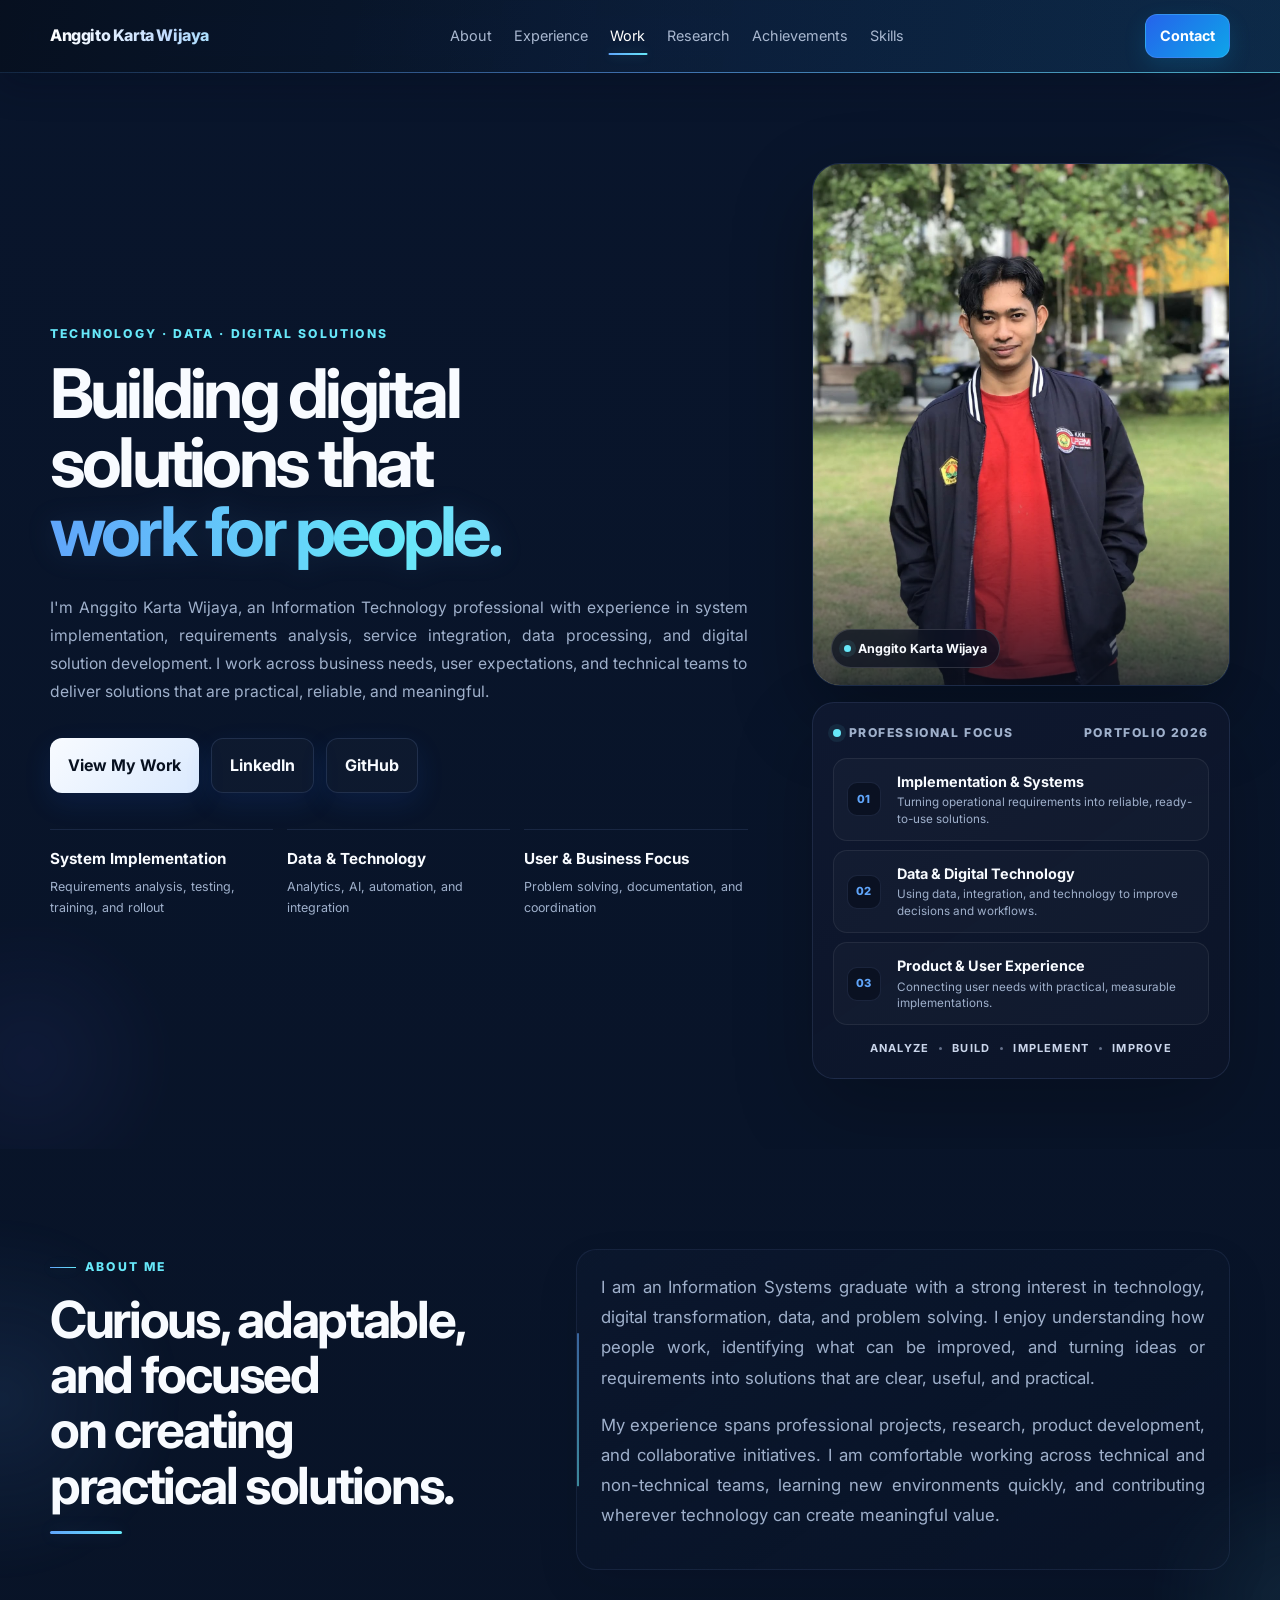
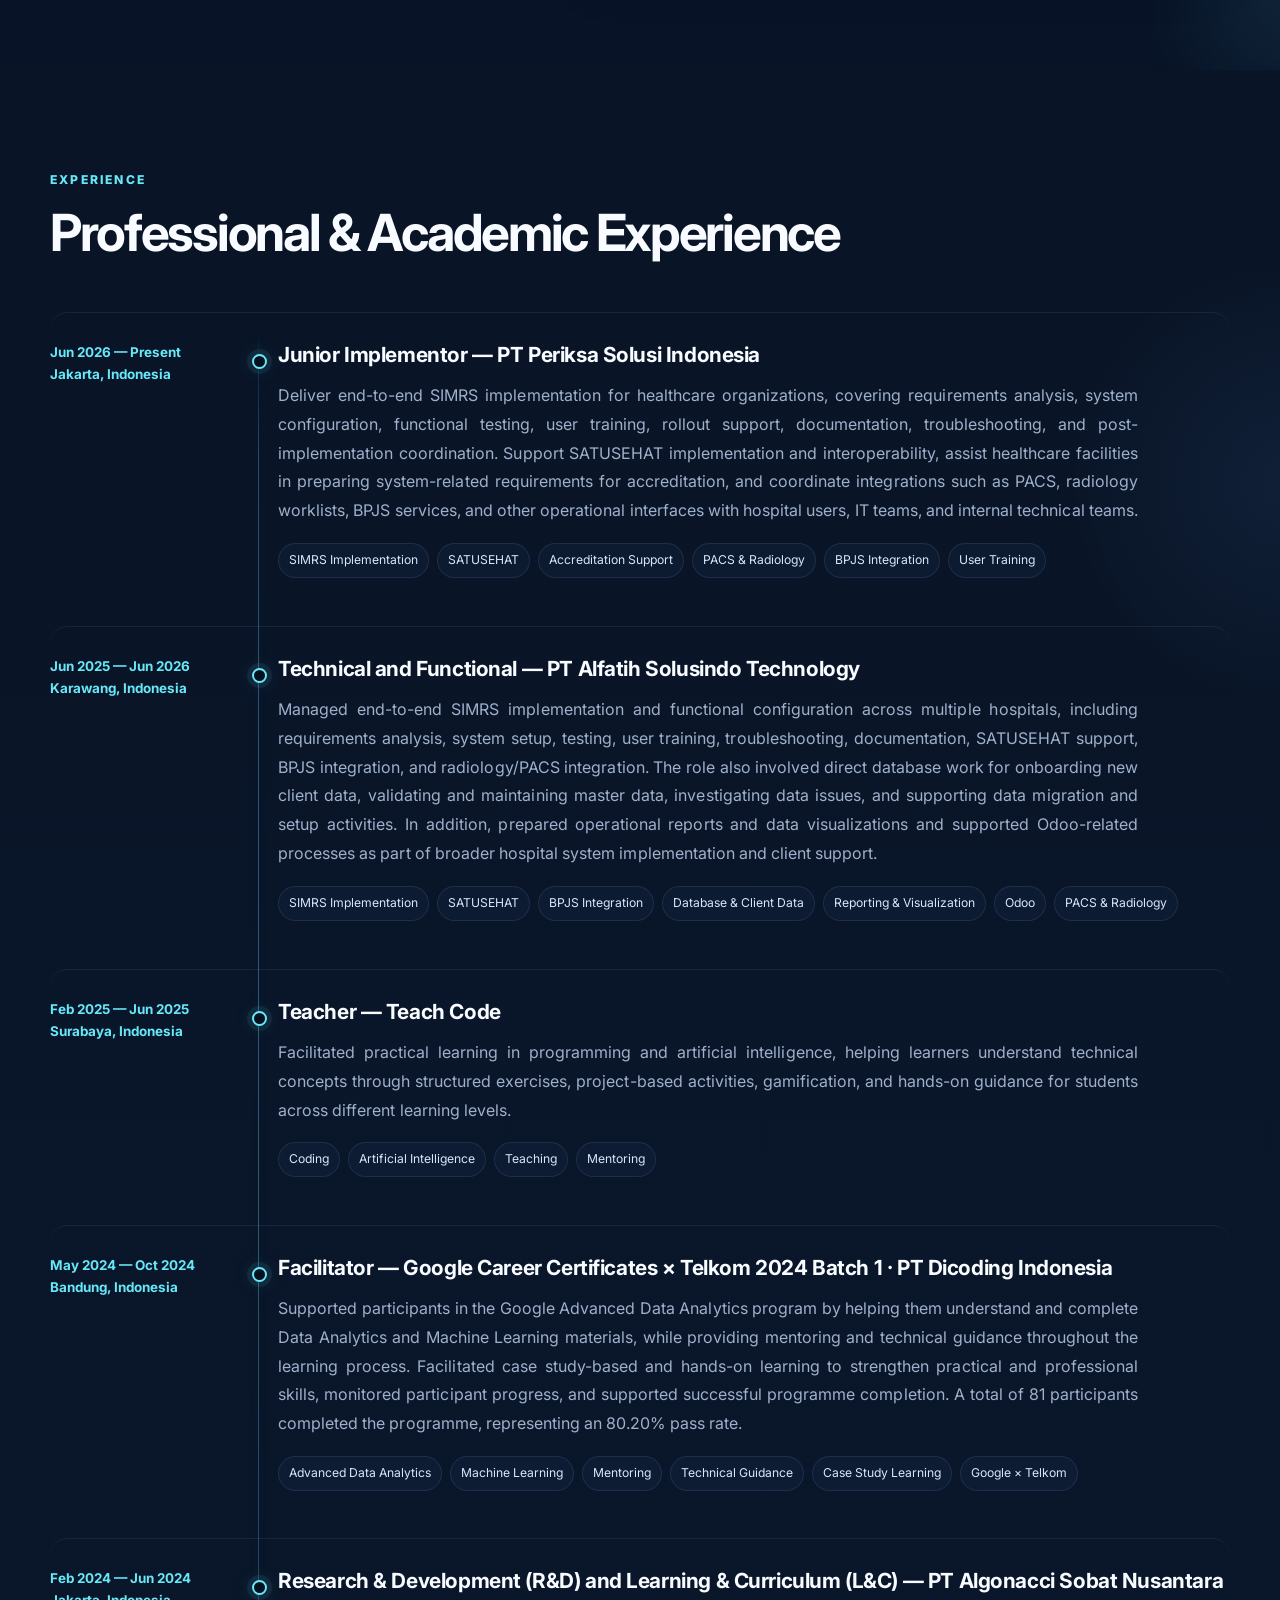
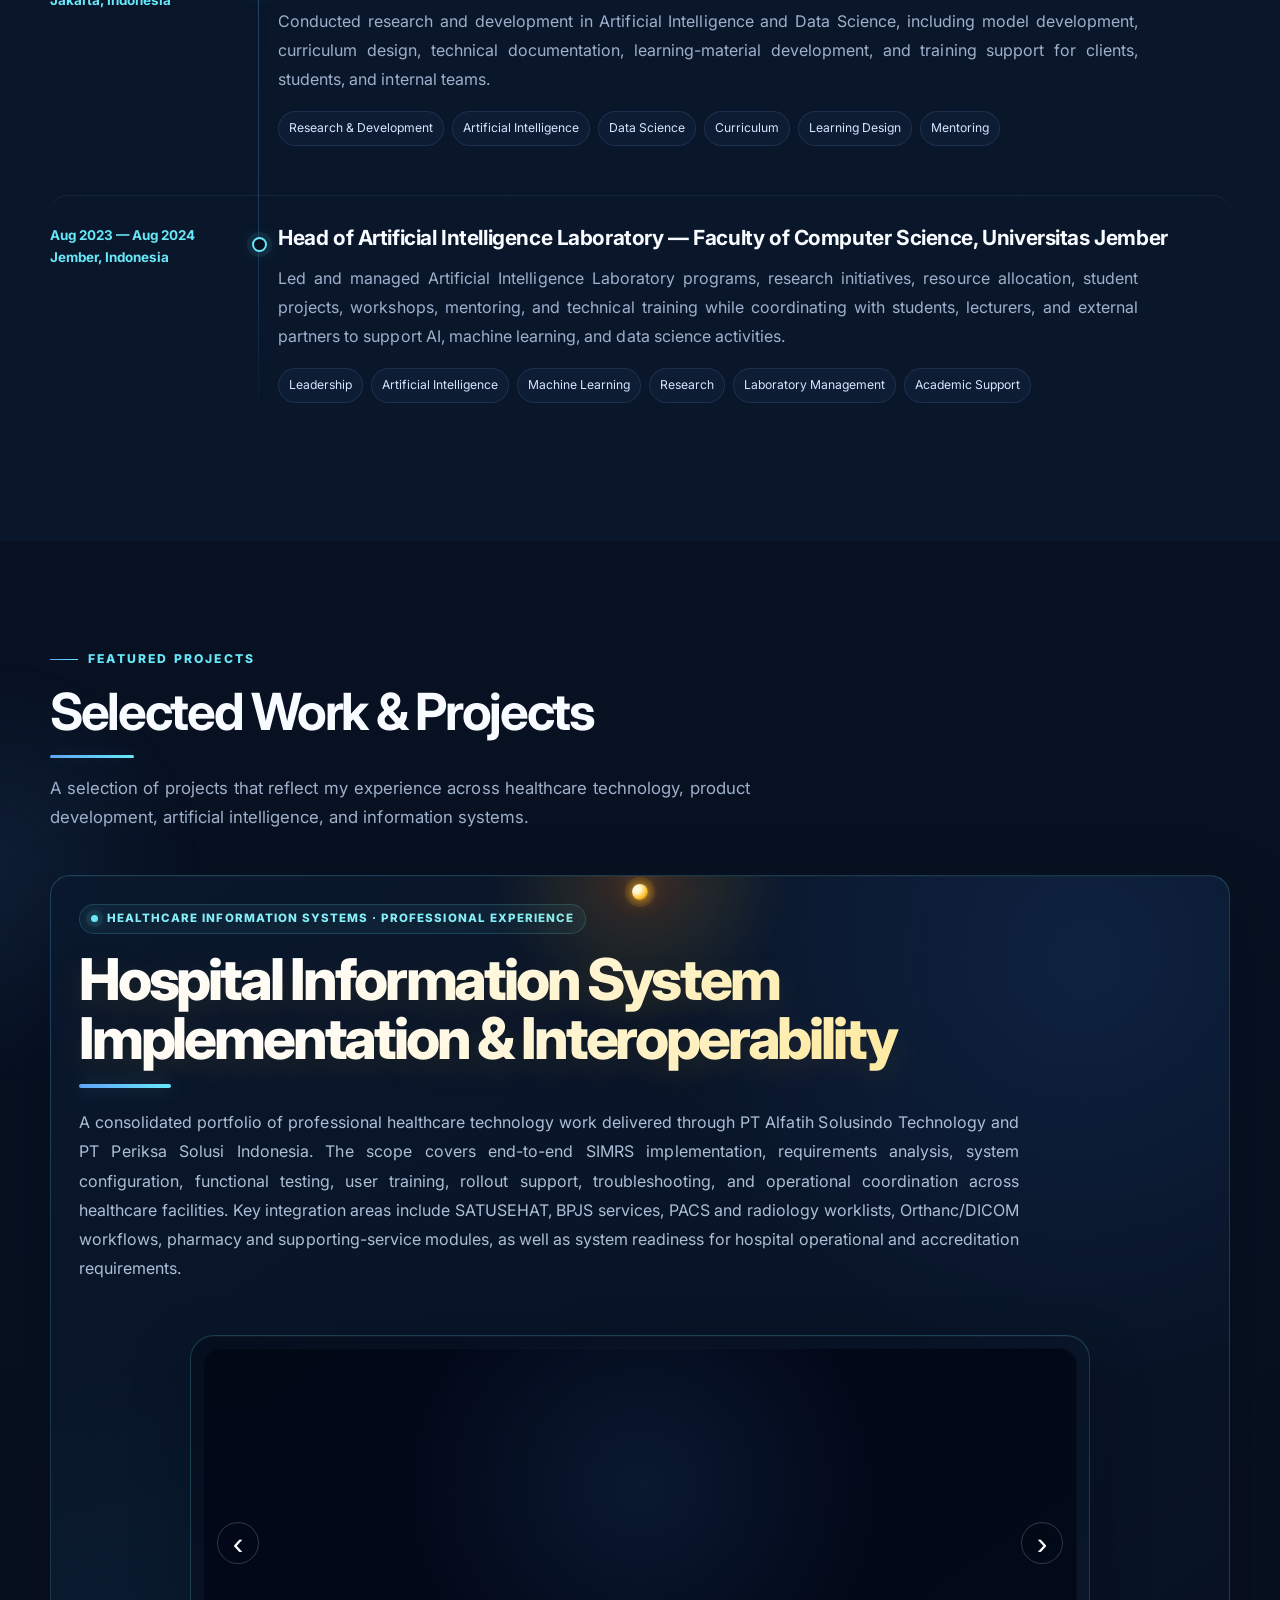
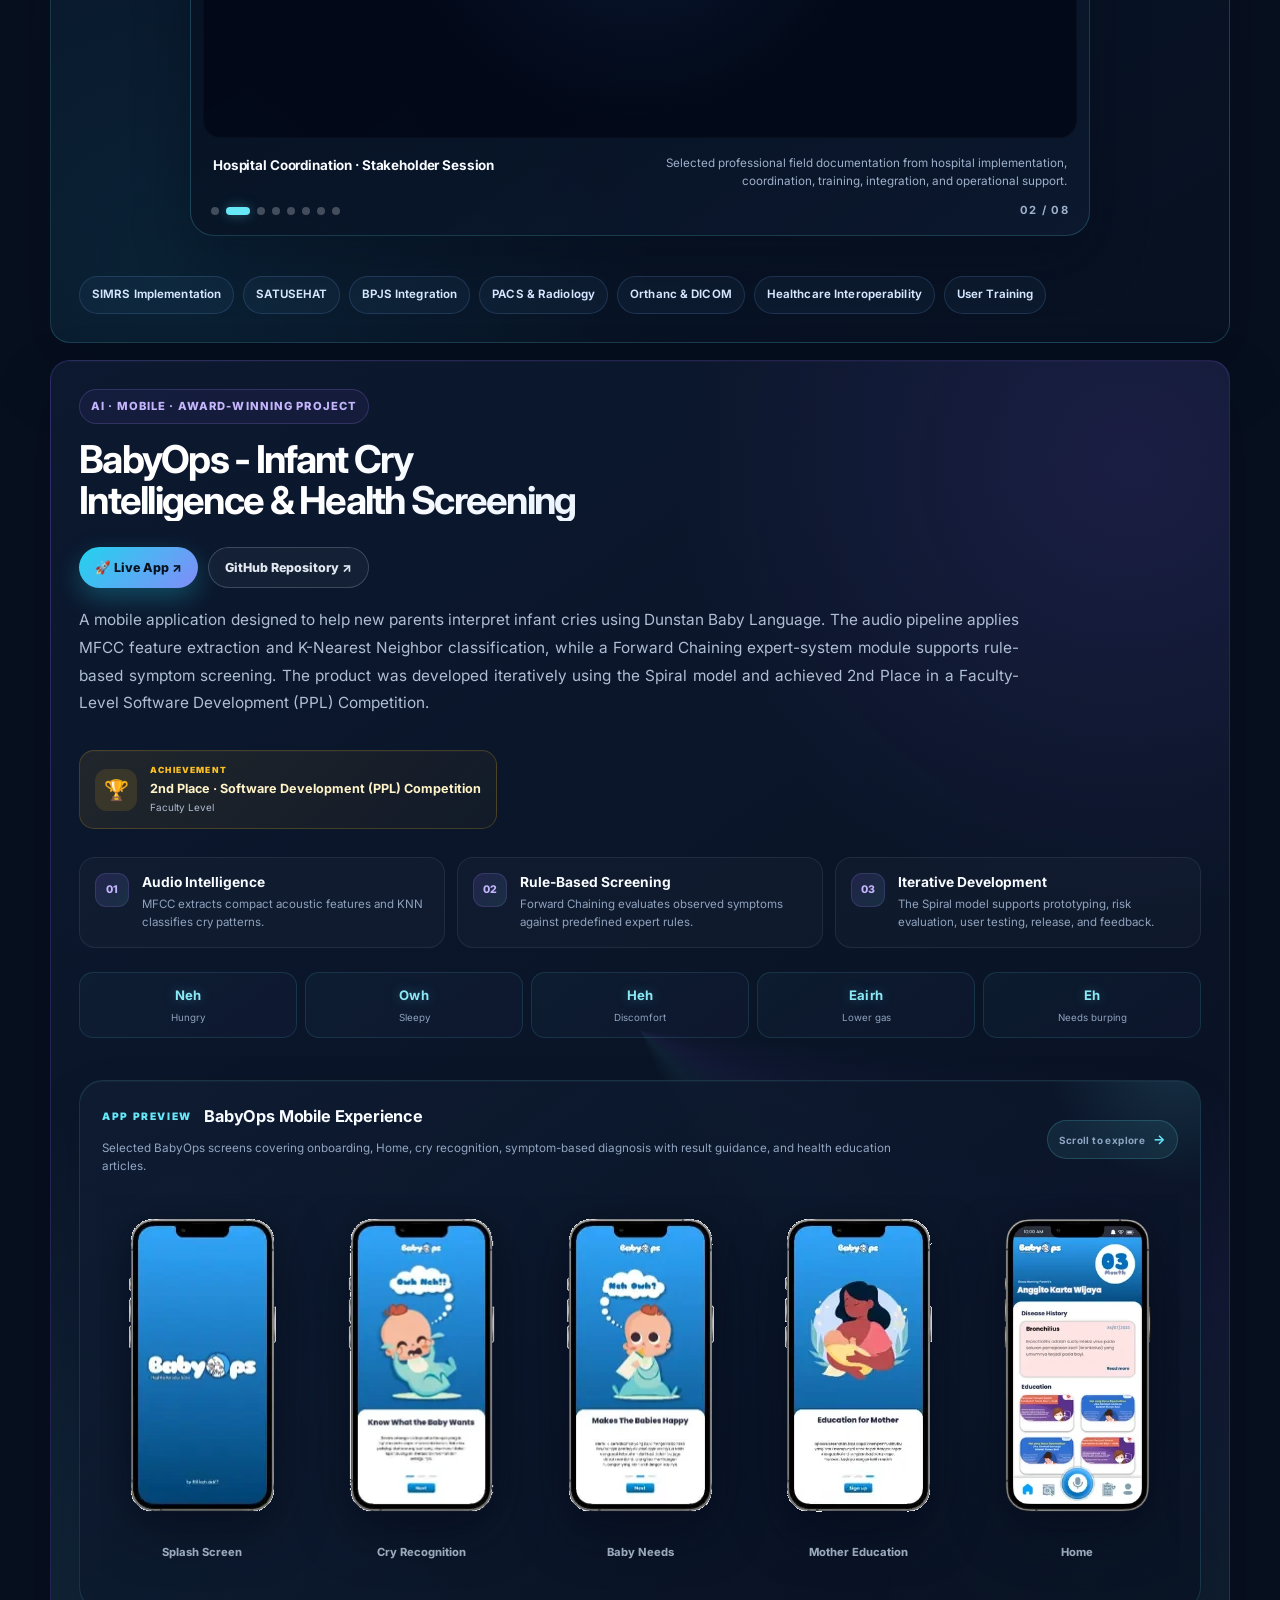
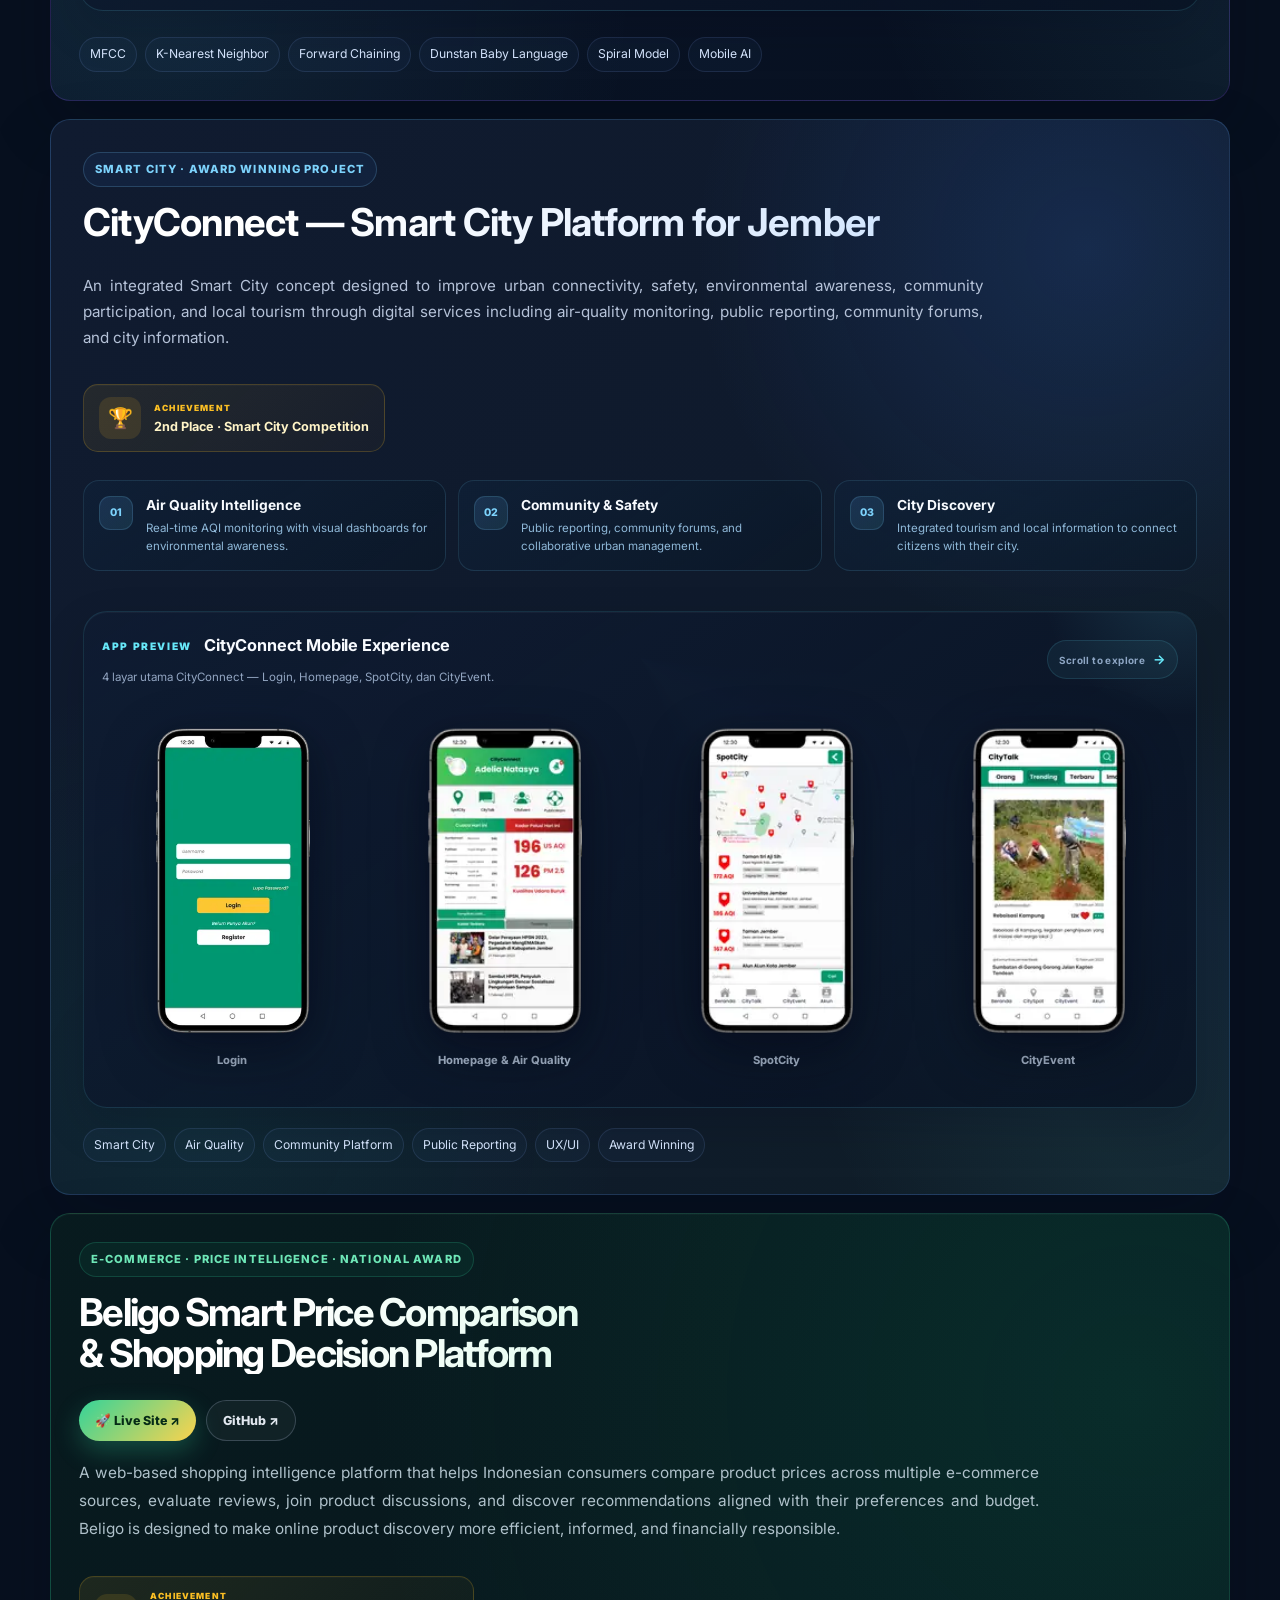
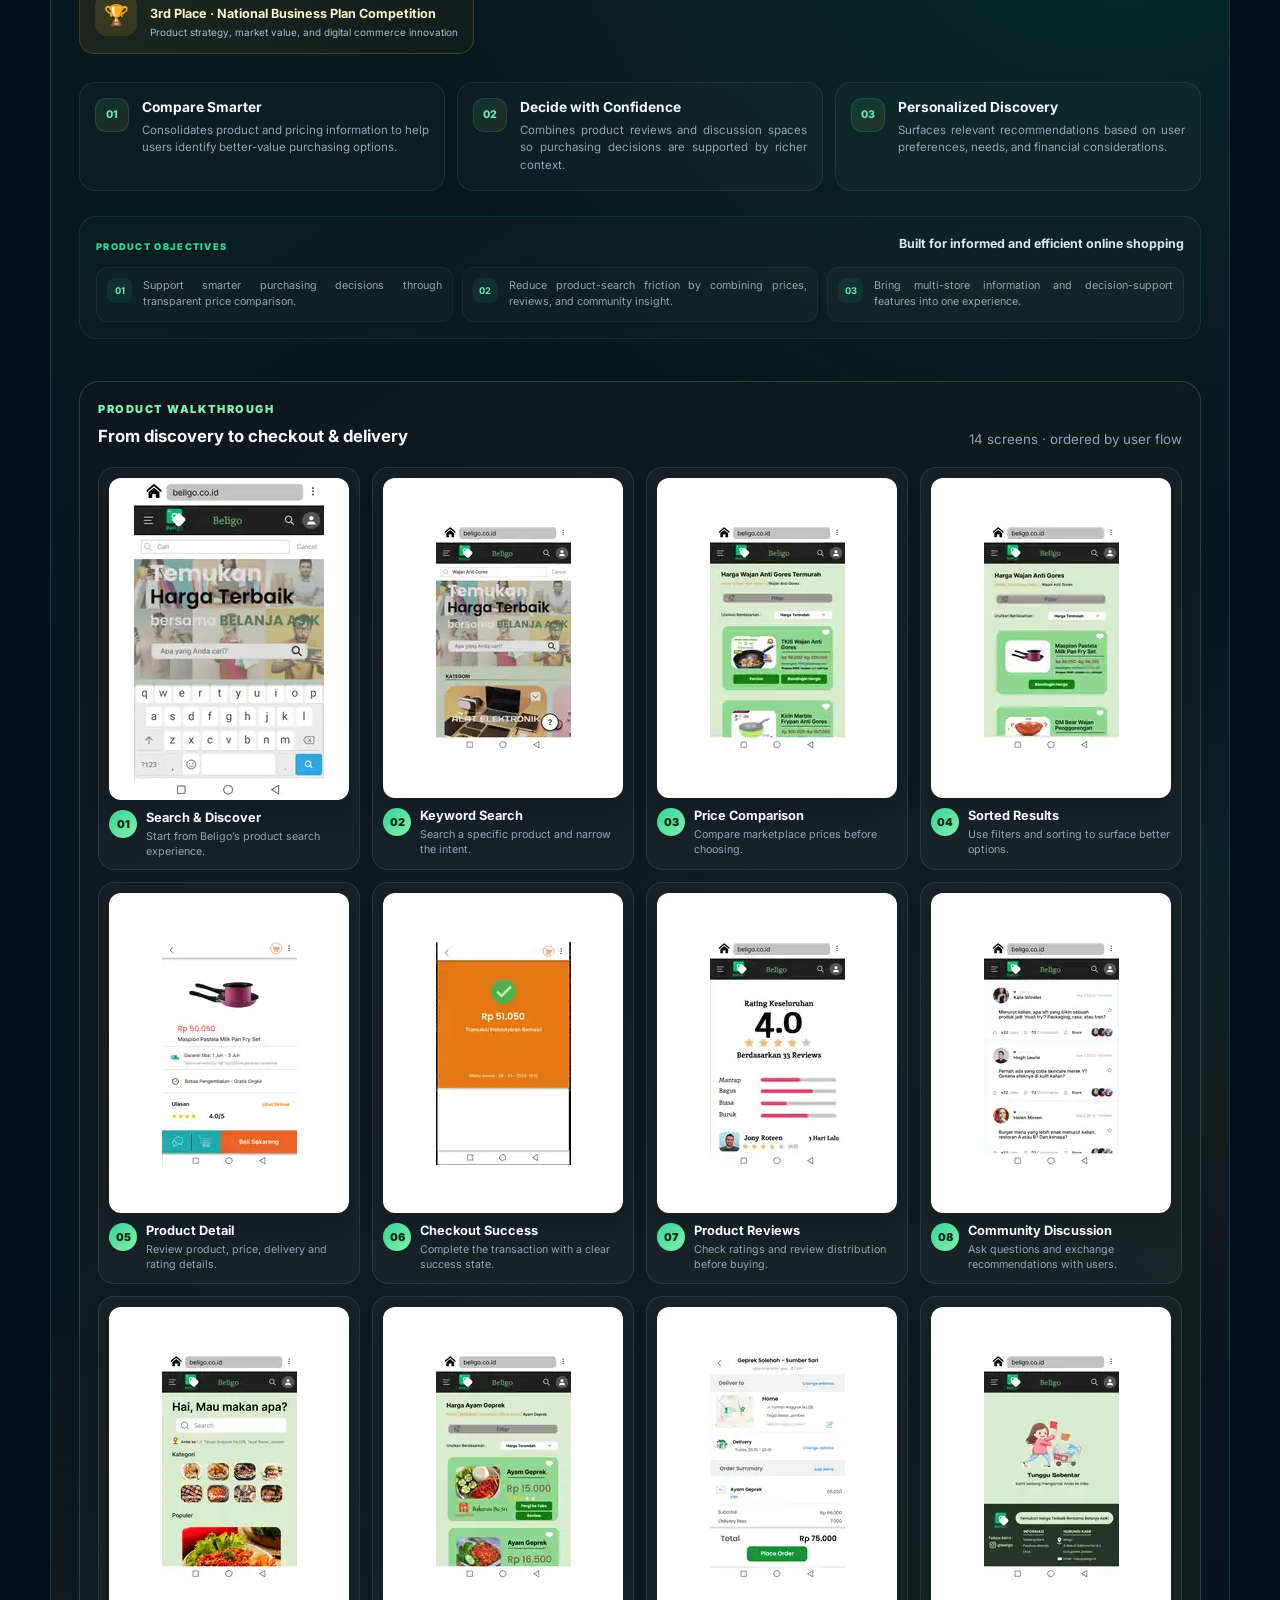
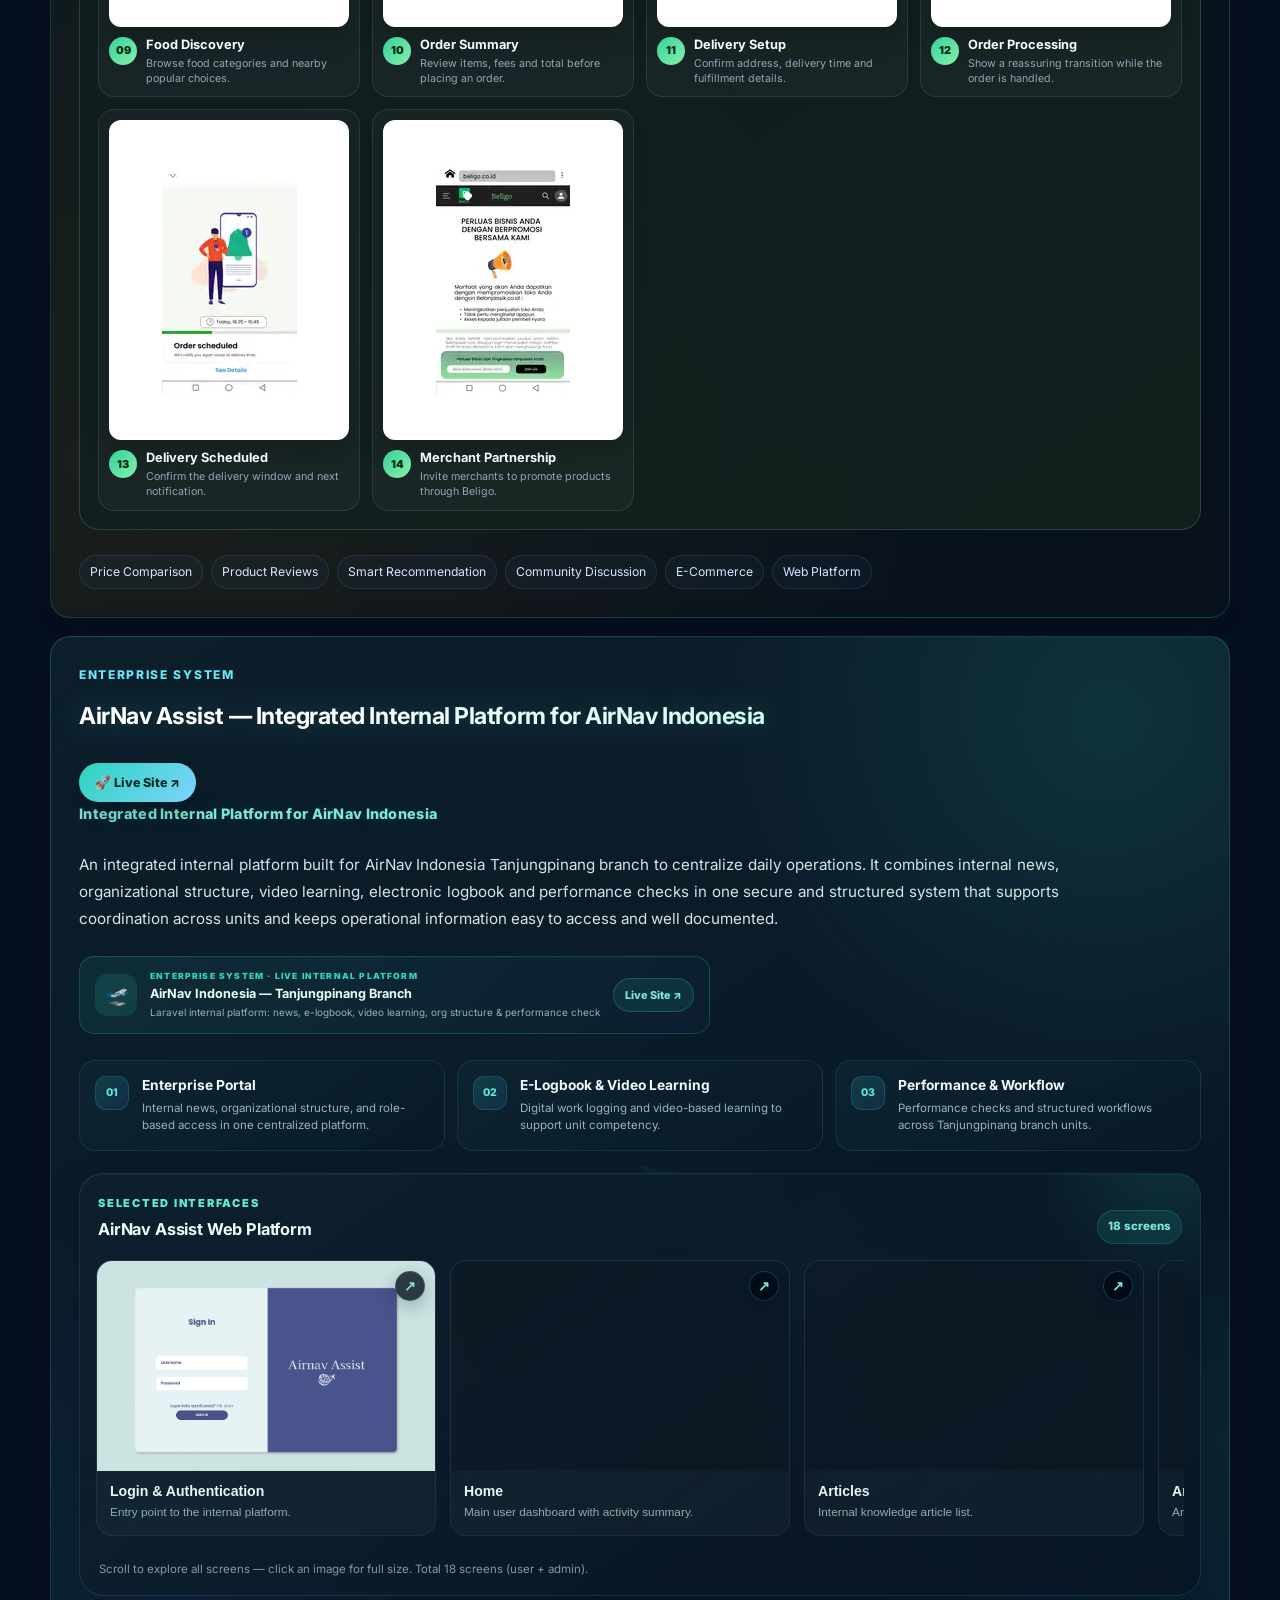
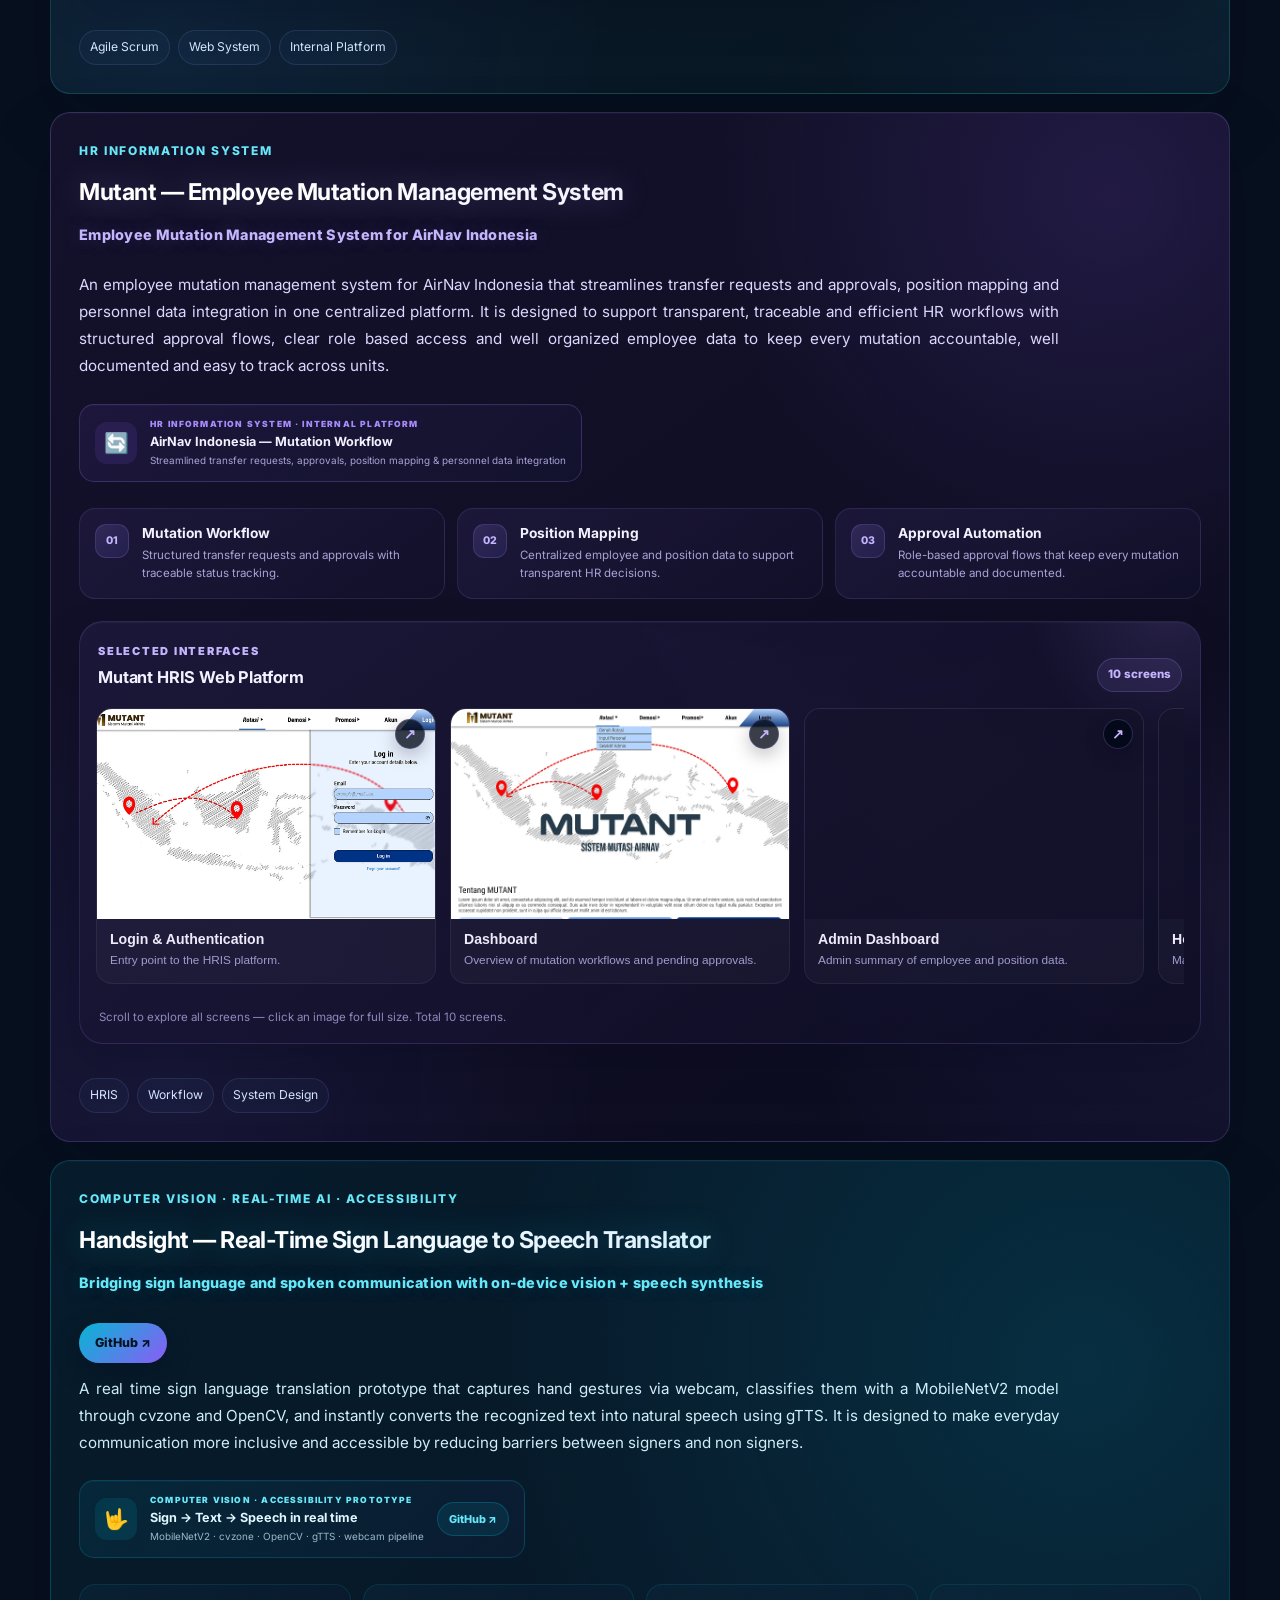
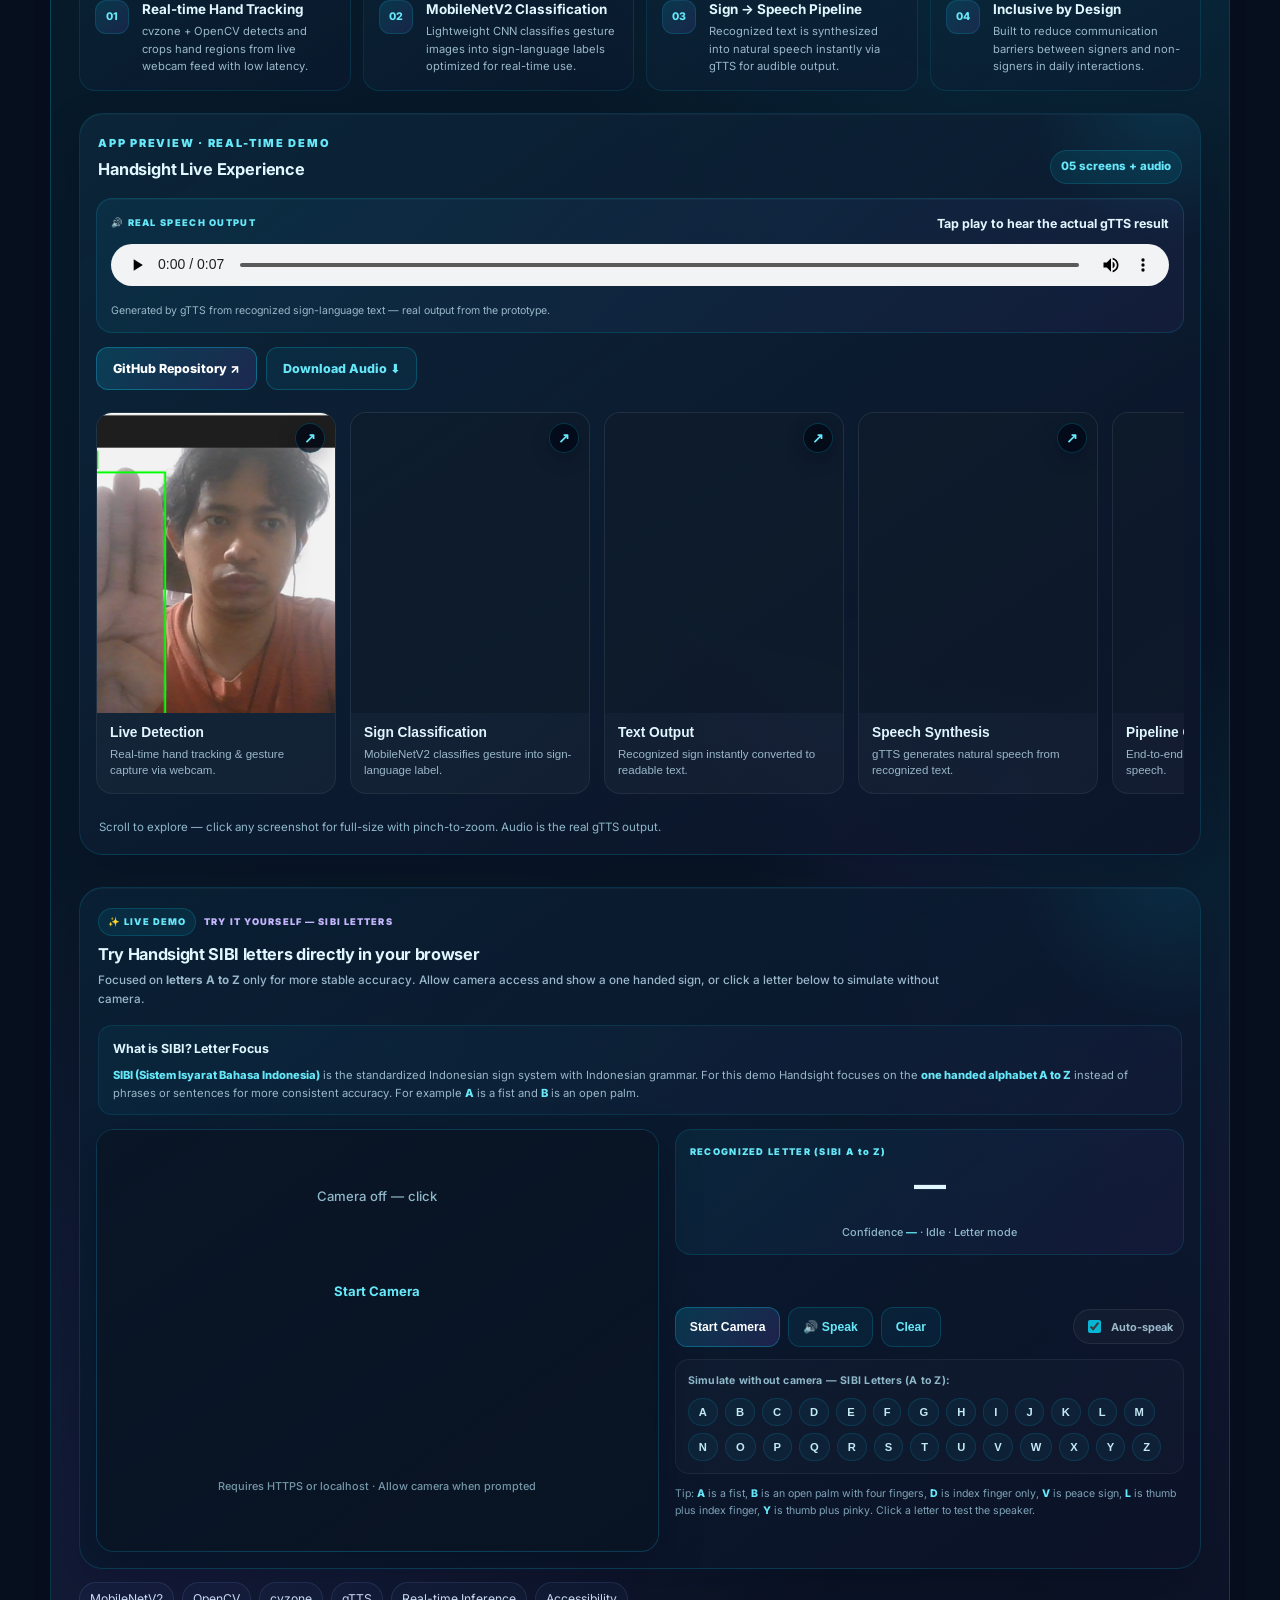
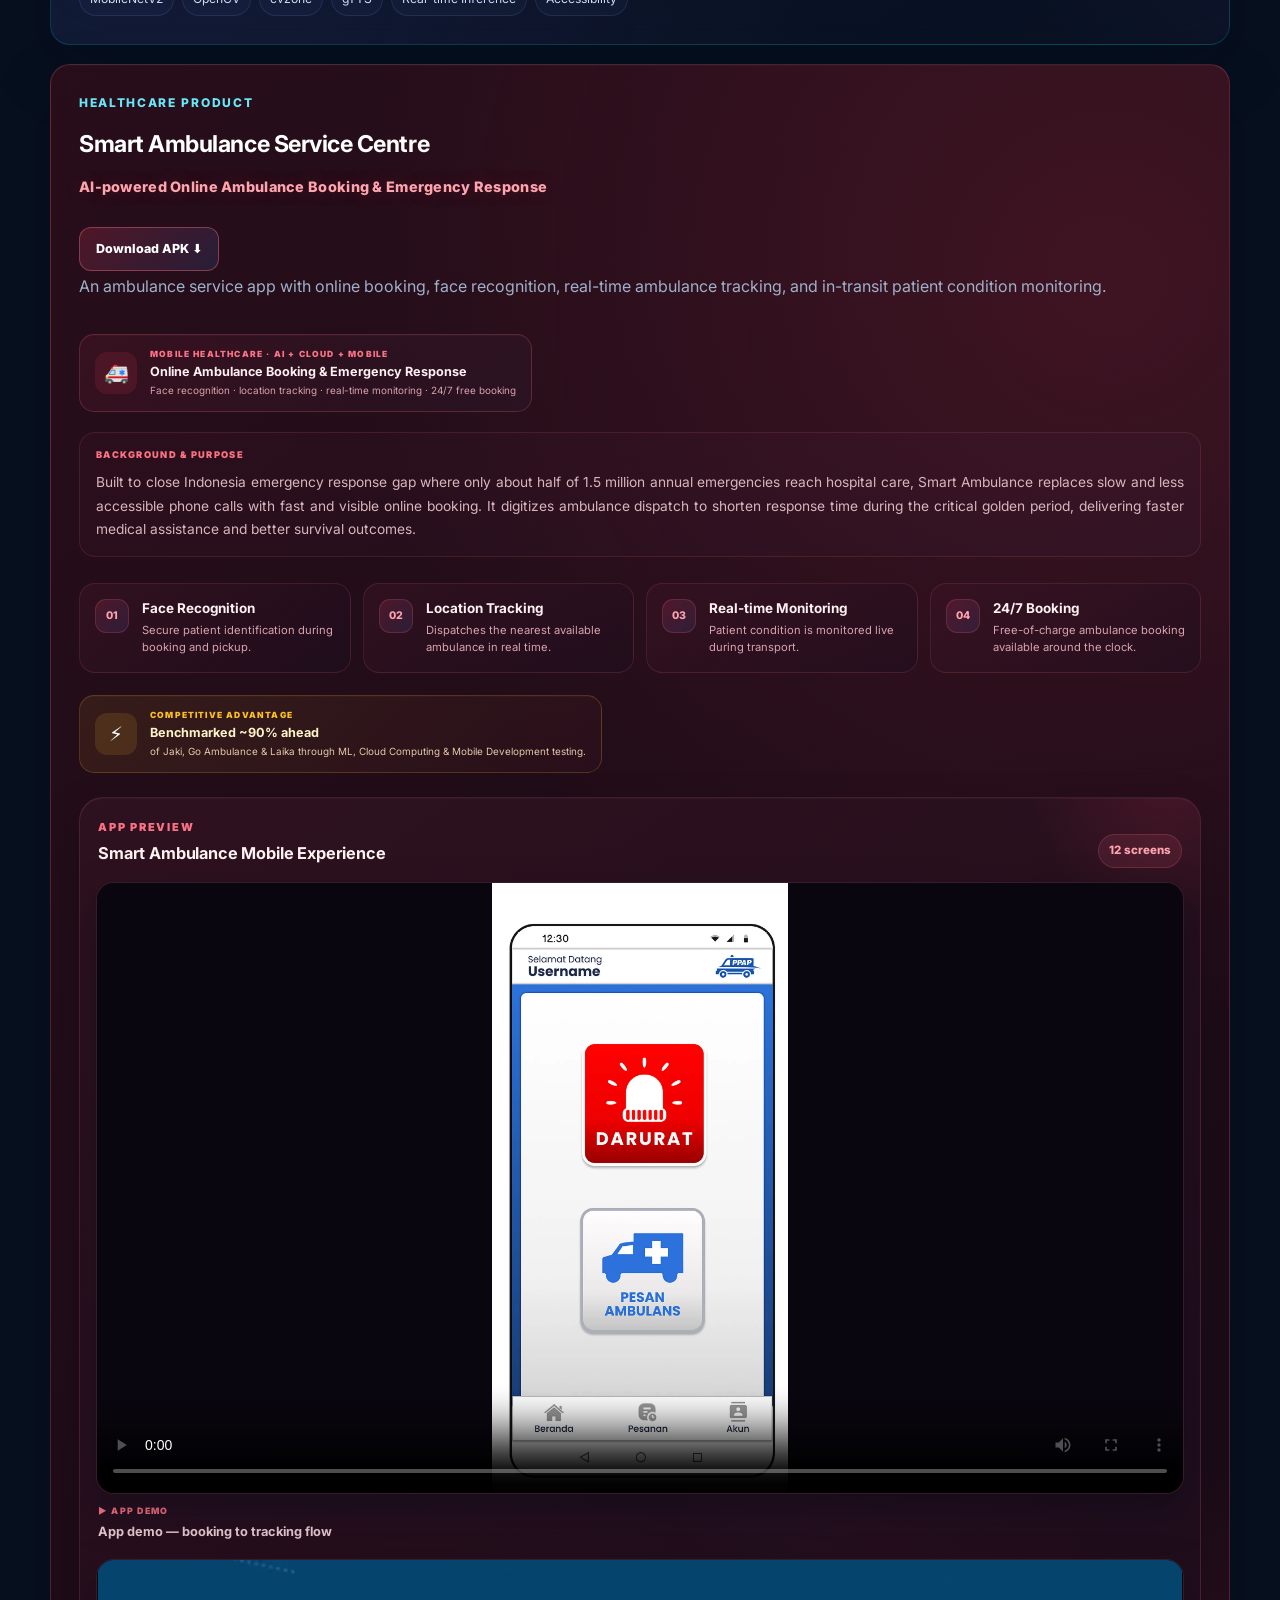
==== index.html @ fa06d5d0 "Hapus link CityConnect/AirNav-GitHub/Mutant/Ambulance; APK naik ke atas" ====
<!DOCTYPE html>
<html lang="id">
<head>
  <meta charset="UTF-8" />
  <meta name="viewport" content="width=device-width, initial-scale=1.0" />
  <title>Anggito Karta Wijaya — Portfolio</title>
  <meta name="description" content="Portfolio Anggito Karta Wijaya — Healthcare IT, Data, AI, Research, dan Implementation." />
  <link rel="preconnect" href="https://fonts.googleapis.com">
  <link rel="preconnect" href="https://fonts.gstatic.com" crossorigin>
  <link href="https://fonts.googleapis.com/css2?family=Inter:wght@400;500;600;700;800&display=swap" rel="stylesheet">
  <link rel="stylesheet" href="style.css" />
  <link rel="stylesheet" href="hero-enhancements.css" />
  <link rel="stylesheet" href="mobile-enhancements.css?v=20260826-2" />
  <style id="research-polish">
    /* ===== Research Heading — pro & animated ===== */
    #research .section-heading{max-width:920px}
    #research .section-heading .eyebrow{color:#7dd3fc;letter-spacing:.16em;animation:researchEyebrowIn .7s both, researchEyebrowGlow 3.4s ease-in-out infinite}
    #research .section-heading h2{position:relative;display:inline-block;background:linear-gradient(100deg,#f7f9fc 6%,#e0f2fe 22%,#7dd3fc 42%,#93c5fd 62%,#c4b5fd 78%,#f7f9fc 92%);background-size:300% 100%;-webkit-background-clip:text;background-clip:text;color:transparent;animation:researchTitleShine 4.2s linear infinite, researchTitleFloat 3.8s ease-in-out infinite, researchTitleIn .85s cubic-bezier(.2,.7,.2,1) both;filter:drop-shadow(0 0 14px rgba(125,211,252,.18))}
    #research .section-heading h2::after{content:"";position:absolute;left:0;right:0;bottom:-7px;height:3px;border-radius:999px;background:linear-gradient(90deg,#38bdf8,#818cf8,#c084fc,transparent);transform:scaleX(0);transform-origin:left;animation:researchTitleLine 2.4s ease-in-out infinite}
    #research .section-heading .section-copy{max-width:860px;margin:14px 0 0!important;font-family:'Inter',system-ui,-apple-system,sans-serif;font-size:.98rem!important;line-height:1.82!important;letter-spacing:.012em!important;font-weight:500!important;color:#cbd9ec!important;text-align:justify!important;text-justify:inter-word!important;hyphens:none!important;-webkit-hyphens:none!important;word-break:normal!important;overflow-wrap:break-word!important;animation:researchCopyIn .75s .18s both}
    @keyframes researchEyebrowIn{from{opacity:0;transform:translateY(8px)}to{opacity:1;transform:none}}
    @keyframes researchEyebrowGlow{0%,100%{text-shadow:0 0 10px rgba(125,211,252,.15)}50%{text-shadow:0 0 18px rgba(125,211,252,.35)}}
    @keyframes researchTitleShine{0%{background-position:0% 50%}100%{background-position:300% 50%}}
    @keyframes researchTitleFloat{0%,100%{transform:translateY(0)}50%{transform:translateY(-2px)}}
    @keyframes researchTitleIn{from{opacity:0;transform:translateY(14px) scale(.98)}to{opacity:1;transform:none}}
    @keyframes researchTitleLine{0%{transform:scaleX(0);opacity:.3}45%{transform:scaleX(1);opacity:1}70%{transform:scaleX(1);opacity:1}100%{transform:scaleX(0);opacity:0}}
    @keyframes researchCopyIn{from{opacity:0;transform:translateY(8px)}to{opacity:1;transform:none}}
    @media(max-width:600px){#research .section-heading h2{font-size:clamp(1.7rem,7vw,2.2rem)}#research .section-heading .section-copy{font-size:.92rem!important;line-height:1.74!important}}
    /* ===== Research Cards — icon + polish ===== */
    #research .research-grid{perspective:900px}
    #research .research-card-enhanced{position:relative;overflow:hidden;isolation:isolate;border-color:rgba(125,211,252,.14)!important;background:linear-gradient(145deg,rgba(17,28,52,.92),rgba(13,22,44,.88))!important;box-shadow:0 10px 28px rgba(2,8,23,.12),inset 0 1px 0 rgba(255,255,255,.03);animation:researchCardIn .7s cubic-bezier(.2,.7,.2,1) both;transition:transform .32s ease, border-color .32s ease, box-shadow .32s ease}
    #research .research-card-enhanced:nth-child(1){animation-delay:.05s}#research .research-card-enhanced:nth-child(2){animation-delay:.1s}#research .research-card-enhanced:nth-child(3){animation-delay:.15s}#research .research-card-enhanced:nth-child(4){animation-delay:.2s}#research .research-card-enhanced:nth-child(5){animation-delay:.25s}#research .research-card-enhanced:nth-child(6){animation-delay:.3s}#research .research-card-enhanced:nth-child(7){animation-delay:.35s}#research .research-card-enhanced:nth-child(8){animation-delay:.4s}#research .research-card-enhanced:nth-child(9){animation-delay:.45s}#research .research-card-enhanced:nth-child(10){animation-delay:.5s}
    #research .research-card-enhanced::before{content:"";position:absolute;inset:-1px;border-radius:inherit;padding:1px;background:linear-gradient(120deg,transparent 10%,rgba(125,211,252,.18) 30%,rgba(196,181,253,.14) 55%,transparent 75%);-webkit-mask:linear-gradient(#000 0 0) content-box,linear-gradient(#000 0 0);-webkit-mask-composite:xor;mask-composite:exclude;opacity:0;transition:opacity .32s ease;pointer-events:none}
    #research .research-card-enhanced:hover{transform:translateY(-4px) scale(1.005);border-color:rgba(125,211,252,.28)!important;box-shadow:0 18px 42px rgba(2,8,23,.22),0 0 28px rgba(125,211,252,.08)}
    #research .research-card-enhanced:hover::before{opacity:1}
    #research .research-card-enhanced .research-type{animation:researchTypeGlow 3.5s ease-in-out infinite}
    #research .research-card-enhanced .research-number{position:relative;animation:researchNumberFloat 3.6s ease-in-out infinite}
    #research .research-card p, #research .research-card-enhanced p{text-align:justify!important;text-justify:inter-word!important;hyphens:none!important;-webkit-hyphens:none!important;word-break:normal!important;overflow-wrap:break-word!important;line-height:1.72!important}
    #research .research-meta{display:flex;flex-wrap:wrap;gap:6px;margin:10px 0 8px}
    #research .research-keywords{display:flex;flex-wrap:wrap;gap:7px;margin:10px 0 8px;justify-content:flex-start;align-items:center;align-content:flex-start}
    #research .research-keywords span{display:inline-flex;align-items:center;gap:5px;padding:5px 10px;border-radius:999px;border:1px solid rgba(125,211,252,.16);background:linear-gradient(135deg,rgba(125,211,252,.09),rgba(196,181,253,.06));color:#e0f2fe;font-size:.62rem;font-weight:800;letter-spacing:.02em;animation:researchKeywordIn .55s cubic-bezier(.2,.7,.2,1) both, researchKeywordFloat 3.2s ease-in-out infinite;transition:transform .22s ease, border-color .22s ease, background .22s ease}
    #research .research-keywords span:nth-child(1){animation-delay:.05s,0s}#research .research-keywords span:nth-child(2){animation-delay:.1s,.2s}#research .research-keywords span:nth-child(3){animation-delay:.15s,.4s}#research .research-keywords span:nth-child(4){animation-delay:.2s,.6s}#research .research-keywords span:nth-child(5){animation-delay:.25s,.8s}#research .research-keywords span:nth-child(6){animation-delay:.3s,1s}#research .research-keywords span:nth-child(7){animation-delay:.35s,1.2s}#research .research-keywords span:nth-child(8){animation-delay:.4s,1.4s}
    #research .research-keywords span:hover{transform:translateY(-2px) scale(1.03);border-color:rgba(125,211,252,.28);background:rgba(125,211,252,.14)}
    #research .meta-badge{display:inline-flex;align-items:center;gap:5px;padding:4px 8px;border-radius:999px;border:1px solid rgba(125,211,252,.14);background:rgba(125,211,252,.07);color:#cbd9ec;font-size:.60rem;font-weight:700;letter-spacing:.02em;animation:researchBadgeIn .5s both}
    #research .research-card-enhanced:nth-child(4) .meta-badge{animation-delay:.05s}#research .research-card-enhanced:nth-child(5) .meta-badge{animation-delay:.08s}
    #research .research-card-enhanced .text-link{position:relative;overflow:hidden;transition:transform .22s ease}
    #research .research-card-enhanced .text-link:hover{transform:translateX(2px);color:#7dd3fc}
    @keyframes researchCardIn{from{opacity:0;transform:translateY(14px) scale(.98)}to{opacity:1;transform:none}}
    @keyframes researchTypeGlow{0%,100%{filter:brightness(1)}50%{filter:brightness(1.12)}}
    @keyframes researchNumberFloat{0%,100%{transform:translateY(0)}50%{transform:translateY(-3px)}}
    @keyframes researchBadgeIn{from{opacity:0;transform:translateY(6px) scale(.96)}to{opacity:1;transform:none}}
    /* ===== Font Beauty — eye catching & readable ===== */
    #research .research-card h3, #research .research-card-enhanced h3{font-family:'Inter',system-ui,-apple-system,sans-serif;font-weight:800;font-size:clamp(1.02rem,1.9vw,1.18rem);line-height:1.32;letter-spacing:-.022em;color:#f1f5f9;text-align:justify!important;text-justify:inter-word!important;hyphens:none!important;-webkit-hyphens:none!important;word-break:normal!important;overflow-wrap:break-word!important;transition:background .3s ease, filter .3s ease, transform .3s ease}
    #research .research-card-enhanced:hover h3{background:linear-gradient(90deg,#fff 0%,#e0f2fe 45%,#c4b5fd 78%,#f0eaff 100%);background-size:180% 100%;-webkit-background-clip:text;background-clip:text;color:transparent;filter:drop-shadow(0 0 10px rgba(125,211,252,.18));animation:researchH3Shine 3s linear infinite}
    #research .research-type{font-family:'Inter',system-ui,sans-serif;font-weight:900;letter-spacing:.11em;text-transform:uppercase}
    #research .research-number{font-family:'Inter',system-ui,sans-serif;font-weight:900;font-size:1.35rem;letter-spacing:-.04em;background:linear-gradient(135deg,#38bdf8,#818cf8);-webkit-background-clip:text;background-clip:text;color:transparent;filter:drop-shadow(0 2px 8px rgba(56,189,248,.18))}
    #research .research-card p, #research .research-card-enhanced p{font-family:'Inter',system-ui,sans-serif;font-weight:500;letter-spacing:.011em;color:#d6e3f5!important}
    @keyframes researchH3Shine{0%{background-position:0% 50%}100%{background-position:180% 50%}}
    @keyframes researchKeywordIn{from{opacity:0;transform:translateY(6px) scale(.96)}to{opacity:1;transform:none}}
    @keyframes researchKeywordFloat{0%,100%{transform:translateY(0)}50%{transform:translateY(-3px)}}
    @media(max-width:600px){#research .research-card-enhanced .research-meta{gap:5px}#research .meta-badge{font-size:.55rem;padding:3px 7px}}
    @media(prefers-reduced-motion:reduce){#research .section-heading .eyebrow,#research .section-heading h2,#research .section-heading h2::after,#research .section-heading .section-copy,#research .research-card-enhanced,#research .research-card-enhanced .research-type,#research .research-card-enhanced .research-number,#research .meta-badge{animation:none!important;transition:none!important}#research .research-card-enhanced::before{display:none}}
  </style>
  <style id="achievements-polish">
    /* ===== Achievements — premium & animated ===== */
    #achievements .section-heading{max-width:920px;margin-bottom:22px}
    #achievements .section-heading .eyebrow{color:#f9a8d4;letter-spacing:.16em;animation:achEyebrowIn .7s both, achEyebrowGlow 3.4s ease-in-out infinite}
    #achievements .section-heading h2{position:relative;display:inline-block;background:linear-gradient(100deg,#fff 6%,#fce7f3 22%,#f9a8d4 42%,#f472b6 62%,#c4b5fd 78%,#fff 92%);background-size:300% 100%;-webkit-background-clip:text;background-clip:text;color:transparent;animation:achTitleShine 4.2s linear infinite, achTitleFloat 3.8s ease-in-out infinite, achTitleIn .85s cubic-bezier(.2,.7,.2,1) both;filter:drop-shadow(0 0 14px rgba(249,168,212,.18))}
    #achievements .section-heading h2::after{content:"";position:absolute;left:0;right:0;bottom:-7px;height:3px;border-radius:999px;background:linear-gradient(90deg,#f472b6,#c084fc,#60a5fa,transparent);transform:scaleX(0);transform-origin:left;animation:achTitleLine 2.4s ease-in-out infinite}
    @keyframes achEyebrowIn{from{opacity:0;transform:translateY(8px)}to{opacity:1;transform:none}}
    @keyframes achEyebrowGlow{0%,100%{text-shadow:0 0 10px rgba(249,168,212,.15)}50%{text-shadow:0 0 18px rgba(249,168,212,.35)}}
    @keyframes achTitleShine{0%{background-position:0% 50%}100%{background-position:300% 50%}}
    @keyframes achTitleFloat{0%,100%{transform:translateY(0)}50%{transform:translateY(-2px)}}
    @keyframes achTitleIn{from{opacity:0;transform:translateY(14px) scale(.98)}to{opacity:1;transform:none}}
    @keyframes achTitleLine{0%{transform:scaleX(0);opacity:.3}45%{transform:scaleX(1);opacity:1}70%{transform:scaleX(1);opacity:1}100%{transform:scaleX(0);opacity:0}}
    /* Education card */
    #achievements .education-card{position:relative;overflow:hidden;isolation:isolate;display:flex;align-items:center;justify-content:space-between;gap:18px;padding:22px 22px;border:1px solid rgba(249,168,212,.14);border-radius:18px;background:linear-gradient(145deg,rgba(22,28,52,.92),rgba(16,24,48,.88));box-shadow:0 12px 32px rgba(2,8,23,.14),inset 0 1px 0 rgba(255,255,255,.03);animation:achCardIn .7s .08s both;transition:transform .32s ease, border-color .32s ease, box-shadow .32s ease}
    #achievements .education-card::before{content:"";position:absolute;inset:-1px;border-radius:inherit;padding:1px;background:linear-gradient(120deg,transparent 10%,rgba(249,168,212,.18) 30%,rgba(196,181,253,.14) 55%,transparent 75%);-webkit-mask:linear-gradient(#000 0 0) content-box,linear-gradient(#000 0 0);-webkit-mask-composite:xor;mask-composite:exclude;opacity:0;transition:opacity .32s ease}
    #achievements .education-card:hover{transform:translateY(-3px);border-color:rgba(249,168,212,.28);box-shadow:0 18px 42px rgba(2,8,23,.18),0 0 28px rgba(249,168,212,.08)}
    #achievements .education-card:hover::before{opacity:1}
    #achievements .education-card h3{font-family:'Inter',system-ui,sans-serif;font-weight:800;font-size:1.08rem;letter-spacing:-.02em;color:#f8fafc}
    #achievements .education-card p{font-family:'Inter',system-ui,sans-serif;color:#cbd9ec;font-size:.88rem;line-height:1.65;text-align:justify;text-justify:inter-word;hyphens:none;-webkit-hyphens:none;word-break:normal;overflow-wrap:break-word}
    #achievements .education-year{font-weight:800;letter-spacing:.1em;font-size:.66rem;color:#f9a8d4}
    #achievements .education-score strong{font-family:'Inter',system-ui,sans-serif;font-weight:900;font-size:1.9rem;letter-spacing:-.04em;background:linear-gradient(135deg,#f472b6,#c084fc);-webkit-background-clip:text;background-clip:text;color:transparent}
    /* Achievement grid — from top entrance */
    #achievements .achievement-grid{perspective:900px}
    #achievements .achievement-grid article{position:relative;overflow:hidden;isolation:isolate;display:flex;flex-direction:column;align-items:flex-start;gap:8px;padding:16px 14px;border:1px solid rgba(249,168,212,.12);border-radius:16px;background:linear-gradient(145deg,rgba(18,28,52,.88),rgba(13,22,44,.84));box-shadow:0 8px 22px rgba(2,8,23,.10),inset 0 1px 0 rgba(255,255,255,.02);animation:achItemIn .65s cubic-bezier(.2,.7,.2,1) both;transition:transform .3s ease, border-color .3s ease, box-shadow .3s ease, background .3s ease}
    #achievements .achievement-grid article:nth-child(1){animation-delay:.06s}#achievements .achievement-grid article:nth-child(2){animation-delay:.12s}#achievements .achievement-grid article:nth-child(3){animation-delay:.18s}#achievements .achievement-grid article:nth-child(4){animation-delay:.24s}#achievements .achievement-grid article:nth-child(5){animation-delay:.3s}#achievements .achievement-grid article:nth-child(6){animation-delay:.36s}
    #achievements .achievement-grid article::before{content:"";position:absolute;inset:0;background:linear-gradient(105deg,transparent 35%,rgba(255,255,255,.06) 50%,transparent 65%);transform:translateX(-130%);transition:transform .6s ease;pointer-events:none}
    #achievements .achievement-grid article:hover{transform:translateY(-4px) scale(1.015);border-color:rgba(249,168,212,.26);background:linear-gradient(145deg,rgba(22,32,60,.96),rgba(16,26,52,.92));box-shadow:0 16px 36px rgba(2,8,23,.18),0 0 22px rgba(249,168,212,.07)}
    #achievements .achievement-grid article:hover::before{transform:translateX(130%)}
    #achievements .achievement-grid article span:first-child{display:grid;place-items:center;width:38px;height:38px;border-radius:12px;background:linear-gradient(135deg,rgba(249,168,212,.14),rgba(196,181,253,.12));border:1px solid rgba(249,168,212,.14);font-size:1.15rem;animation:achIconFloat 3.4s ease-in-out infinite}
    #achievements .achievement-grid article:nth-child(2) span:first-child{animation-delay:.3s}#achievements .achievement-grid article:nth-child(3) span:first-child{animation-delay:.6s}#achievements .achievement-grid article:nth-child(4) span:first-child{animation-delay:.9s}#achievements .achievement-grid article:nth-child(5) span:first-child{animation-delay:1.2s}#achievements .achievement-grid article:nth-child(6) span:first-child{animation-delay:1.5s}
    #achievements .achievement-grid article h3{font-family:'Inter',system-ui,sans-serif;font-weight:800;font-size:.88rem;line-height:1.3;letter-spacing:-.015em;color:#f1f5f9}
    #achievements .achievement-grid article p{font-family:'Inter',system-ui,sans-serif;font-size:.74rem;line-height:1.5;color:#cbd9ec;margin:0}
    @keyframes achCardIn{from{opacity:0;transform:translateY(-14px) scale(.98)}to{opacity:1;transform:none}}
    @keyframes achItemIn{from{opacity:0;transform:translateY(-18px) scale(.96)}to{opacity:1;transform:none}}
    @keyframes achIconFloat{0%,100%{transform:translateY(0)}50%{transform:translateY(-4px)}}
    @media(max-width:600px){#achievements .education-card{flex-direction:column;align-items:flex-start;padding:18px}#achievements .section-heading h2{font-size:clamp(1.7rem,7vw,2.2rem)}}
    @media(prefers-reduced-motion:reduce){#achievements .section-heading .eyebrow,#achievements .section-heading h2,#achievements .section-heading h2::after,#achievements .education-card,#achievements .achievement-grid article,#achievements .achievement-grid article span:first-child{animation:none!important;transition:none!important}}
  </style>
  <style id="skills-contact-polish">
    /* ===== Skills — premium & justified ===== */
    #skills .section-heading h2{background:linear-gradient(100deg,#fff 6%,#e0f7ff 22%,#7dd3fc 42%,#38bdf8 62%,#c4b5fd 78%,#fff 92%);background-size:300% 100%;-webkit-background-clip:text;background-clip:text;color:transparent;animation:skillsTitleShine 4.2s linear infinite, skillsTitleFloat 3.8s ease-in-out infinite;filter:drop-shadow(0 0 12px rgba(125,211,252,.14))}
    @keyframes skillsTitleShine{0%{background-position:0% 50%}100%{background-position:300% 50%}}@keyframes skillsTitleFloat{0%,100%{transform:translateY(0)}50%{transform:translateY(-2px)}}
    #skills .skill-card{position:relative;overflow:hidden;isolation:isolate;border-color:rgba(125,211,252,.13)!important;animation:skillCardIn .6s cubic-bezier(.2,.7,.2,1) both;transition:transform .3s ease, border-color .3s ease, box-shadow .3s ease}
    #skills .skill-card:nth-child(1){animation-delay:.06s}#skills .skill-card:nth-child(2){animation-delay:.12s}#skills .skill-card:nth-child(3){animation-delay:.18s}#skills .skill-card:nth-child(4){animation-delay:.24s}
    #skills .skill-card:hover{transform:translateY(-4px);border-color:rgba(125,211,252,.22);box-shadow:0 14px 30px rgba(2,8,23,.12)}
    #skills .skill-card h3{font-family:'Inter',system-ui,sans-serif;font-weight:800;letter-spacing:-.02em;color:#f1f5f9}
    #skills .skill-card p{font-family:'Inter',system-ui,sans-serif;font-weight:500;color:#cbd9ec;text-align:justify!important;text-justify:inter-word!important;hyphens:none!important;-webkit-hyphens:none!important;word-break:normal!important;overflow-wrap:break-word!important;line-height:1.72!important}
    @keyframes skillCardIn{from{opacity:0;transform:translateY(12px) scale(.98)}to{opacity:1;transform:none}}
    /* ===== Certificates — animated & eye catching ===== */
    #certificates .section-heading h2{background:linear-gradient(100deg,#fff 6%,#fef3c7 22%,#fbbf24 42%,#f59e0b 62%,#fcd34d 78%,#fff 92%);background-size:300% 100%;-webkit-background-clip:text;background-clip:text;color:transparent;animation:certTitleShine 4.2s linear infinite, certTitleFloat 3.8s ease-in-out infinite;filter:drop-shadow(0 0 12px rgba(251,191,36,.14))}
    @keyframes certTitleShine{0%{background-position:0% 50%}100%{background-position:300% 50%}}@keyframes certTitleFloat{0%,100%{transform:translateY(0)}50%{transform:translateY(-2px)}}
    #certificates .cert-card{position:relative;overflow:hidden;isolation:isolate;border-color:rgba(251,191,36,.14)!important;background:linear-gradient(145deg,rgba(22,28,42,.9),rgba(16,24,40,.86))!important;animation:certCardIn .6s cubic-bezier(.2,.7,.2,1) both;transition:transform .3s ease, border-color .3s ease, box-shadow .3s ease}
    #certificates .cert-card:nth-child(1){animation-delay:.05s}#certificates .cert-card:nth-child(2){animation-delay:.1s}#certificates .cert-card:nth-child(3){animation-delay:.15s}#certificates .cert-card:nth-child(4){animation-delay:.2s}#certificates .cert-card:nth-child(5){animation-delay:.25s}#certificates .cert-card:nth-child(6){animation-delay:.3s}
    #certificates .cert-card:hover{transform:translateY(-4px);border-color:rgba(251,191,36,.22);box-shadow:0 14px 30px rgba(2,8,23,.14)}
    #certificates .cert-card span{font-weight:800;letter-spacing:.06em;color:#fbbf24}
    #certificates .cert-card h3{font-family:'Inter',system-ui,sans-serif;font-weight:800;letter-spacing:-.015em;color:#f8fafc}
    @keyframes certCardIn{from{opacity:0;transform:translateY(12px) scale(.98)}to{opacity:1;transform:none}}
    /* ===== Contact — attractive & justified ===== */
    #contact .contact-card{position:relative;overflow:hidden;isolation:isolate;display:flex;flex-wrap:wrap;align-items:center;justify-content:space-between;gap:24px;padding:28px;border-radius:22px;border-color:rgba(125,211,252,.14)!important;background:linear-gradient(145deg,rgba(17,28,52,.94),rgba(13,22,44,.9))!important;box-shadow:0 14px 36px rgba(2,8,23,.14),inset 0 1px 0 rgba(255,255,255,.03)}
    #contact .contact-card > div:first-child{flex:1 1 520px;min-width:280px}
    #contact .contact-actions{display:flex;flex-wrap:wrap;gap:10px;align-items:center;justify-content:flex-end;flex:0 0 auto;max-width:360px}
    #contact .contact-actions .btn{flex:0 0 auto;min-width:108px;justify-content:center;white-space:nowrap;transition:transform .22s ease, box-shadow .22s ease}
    #contact .contact-actions .btn:hover{transform:translateY(-2px);box-shadow:0 10px 22px rgba(125,211,252,.12)}
    #contact .eyebrow{color:#7dd3fc;animation:contactEyebrowIn .6s both}
    #contact .contact-heading{font-family:'Inter',system-ui,sans-serif;font-weight:700;letter-spacing:-.02em;line-height:1.55;color:#e2eaff;text-align:justify!important;text-justify:inter-word!important;hyphens:none!important;-webkit-hyphens:none!important;word-break:normal!important;overflow-wrap:break-word!important;font-size:clamp(1.15rem,2.2vw,1.42rem)!important;max-width:720px;animation:contactHeadingIn .7s .1s both}
    @keyframes contactEyebrowIn{from{opacity:0;transform:translateY(6px)}to{opacity:1;transform:none}}@keyframes contactHeadingIn{from{opacity:0;transform:translateY(10px)}to{opacity:1;transform:none}}
    @media(max-width:720px){#contact{padding:28px 0}#contact .contact-card{flex-direction:column;align-items:stretch;justify-content:flex-start;gap:16px;padding:20px 18px;min-height:auto!important;height:auto!important}#contact .contact-heading{font-size:1.02rem!important;line-height:1.68!important;text-align:justify!important;text-justify:inter-word!important;hyphens:auto!important;-webkit-hyphens:auto!important;word-break:normal!important;overflow-wrap:break-word!important;hyphenate-limit-chars:6 3 2}#contact .contact-actions{justify-content:flex-start;max-width:none;margin-top:4px}#contact .contact-actions .btn{flex:1 1 calc(50% - 10px);min-width:0}}
    @keyframes contactEyebrowIn{from{opacity:0;transform:translateY(6px)}to{opacity:1;transform:none}}@keyframes contactHeadingIn{from{opacity:0;transform:translateY(10px)}to{opacity:1;transform:none}}
    @media(prefers-reduced-motion:reduce){#skills .section-heading h2,#skills .skill-card,#certificates .section-heading h2,#certificates .cert-card,#contact .eyebrow,#contact .contact-heading{animation:none!important;transition:none!important}}
    /* ===== Hero lead — justified & slightly smaller ===== */
    .hero .lead{font-size:.98rem!important;line-height:1.78!important;text-align:justify!important;text-justify:inter-word!important;hyphens:none!important;-webkit-hyphens:none!important;word-break:normal!important;overflow-wrap:break-word!important;max-width:720px}
  </style>
</head>
<body>
<header class="nav">
  <div class="container nav-inner">
    <a href="#top" class="brand">Anggito.</a>
    <nav>
      <a href="#about">About</a>
      <a href="#experience">Experience</a>
      <a href="#projects">Work</a>
      <a href="#research">Research</a>
      <a href="#achievements">Achievements</a>
      <a href="#skills">Skills</a>
    </nav>
    <a class="btn btn-small" href="#contact">Contact</a>
  </div>
</header>

<main id="top">
<section class="hero">
  <div class="container hero-grid">
    <div class="hero-copy">
      <div class="eyebrow">Technology · Data · Digital Solutions</div>
      <h1>Membangun solusi digital yang <span>berguna, terukur, dan mudah digunakan.</span></h1>
      <p class="lead">Saya Anggito Karta Wijaya, seorang profesional di bidang teknologi informasi dengan pengalaman dalam implementasi sistem, analisis kebutuhan, integrasi layanan, pengolahan data, serta pengembangan solusi digital. Saya terbiasa bekerja di antara kebutuhan bisnis, pengguna, dan tim teknis untuk memastikan solusi yang dibangun dapat digunakan dengan baik dan memberi dampak nyata.</p>
      <div class="hero-actions">
        <a class="btn" href="#projects">Lihat Karya</a>
        <a class="btn btn-ghost" href="https://www.linkedin.com/in/anggitokartaw/" target="_blank" rel="noreferrer">LinkedIn</a>
        <a class="btn btn-ghost" href="https://github.com/Anggito09" target="_blank" rel="noreferrer">GitHub</a>
      </div>
      <div class="stats">
        <div><strong>System Implementation</strong><span>Analisis kebutuhan, testing, training, rollout</span></div>
        <div><strong>Data & Technology</strong><span>Analytics, AI, automation, integration</span></div>
        <div><strong>User & Business Focus</strong><span>Problem solving, documentation, coordination</span></div>
      </div>
    </div>
    <div class="hero-visual">
      <div class="profile-photo-wrap"><img class="profile-photo" src="assets/anggito-profile.jpg" alt="Foto profil Anggito Karta Wijaya" /><div class="profile-badge">Anggito Karta Wijaya</div></div>
      <div class="professional-card">
        <div class="professional-card-head"><span><i class="focus-status"></i>Professional Focus</span><span>Portfolio 2026</span></div>
        <div class="focus-list">
          <div class="focus-item"><span class="focus-number">01</span><div><strong>Implementation & Systems</strong><small>Menerjemahkan kebutuhan operasional menjadi solusi yang siap digunakan.</small></div></div>
          <div class="focus-item"><span class="focus-number">02</span><div><strong>Data & Digital Technology</strong><small>Menggunakan data, integrasi, dan teknologi untuk mendukung keputusan dan proses kerja.</small></div></div>
          <div class="focus-item"><span class="focus-number">03</span><div><strong>Product & User Experience</strong><small>Menghubungkan kebutuhan pengguna dengan implementasi yang praktis dan terukur.</small></div></div>
        </div>
        <div class="professional-card-footer"><span>Analyze</span><i></i><span>Build</span><i></i><span>Implement</span><i></i><span>Improve</span></div>
      </div>
    </div>
  </div>
</section>

<section id="about" class="section">
  <div class="container split">
    <div><div class="eyebrow">Tentang Saya</div><h2>Teknis, komunikatif, dan terbiasa bekerja dekat dengan user.</h2></div>
    <div><p>Lulusan Sistem Informasi Universitas Jember dengan ketertarikan pada implementasi sistem, analisis data, machine learning, dan digitalisasi layanan kesehatan. Saya terbiasa menerjemahkan kebutuhan operasional menjadi konfigurasi sistem, dokumentasi, testing, serta solusi teknis yang dapat digunakan user.</p><p>Selain pengalaman profesional, saya aktif dalam riset, pengembangan aplikasi AI, publikasi ilmiah, kompetisi teknologi, serta program industri seperti Bangkit Academy dan Google Career Certificates × Telkom.</p></div>
  </div>
</section>

<section id="experience" class="section section-alt">
  <div class="container">
    <div class="section-heading"><div class="eyebrow">Pengalaman</div><h2>Pengalaman profesional & akademik</h2></div>
    <div class="timeline">
      <article><div class="timeline-meta">2026 — Sekarang</div><div><h3>Junior Implementor — PT Periksa Solusi Indonesia</h3><p>Analisis kebutuhan rumah sakit/klinik, konfigurasi dan kustomisasi SIMRS, training user, functional testing, monitoring implementasi, dokumentasi SOP, serta koordinasi dengan tim IT dan manajemen fasyankes.</p><div class="chips"><span>SIMRS</span><span>SATUSEHAT</span><span>PACS</span><span>BPJS</span><span>Training</span></div></div></article>
      <article><div class="timeline-meta">2025 — 2026</div><div><h3>Technical & Functional Implementor — PT Alfatih Solusindo Technology</h3><p>Implementasi dan konfigurasi MediCare untuk modul Back Office, Keuangan, Farmasi, Logistik, Penunjang, IGD, Appointment, serta integrasi radiologi dan PACS.</p><div class="chips"><span>Healthcare IT</span><span>HL7</span><span>Radiology</span><span>Functional Analysis</span></div></div></article>
      <article><div class="timeline-meta">2025</div><div><h3>Pengajar Koding & AI — Teach Code</h3><p>Mendukung proses pembelajaran coding dan kecerdasan buatan dengan pendekatan praktis dan aplikatif.</p></div></article>
      <article><div class="timeline-meta">2024</div><div><h3>Fasilitator — Google Career Certificates × Telkom</h3><p>Fasilitator program Advanced Data Analytics, mendampingi peserta selama proses pembelajaran dan pengembangan kompetensi data.</p><div class="chips"><span>Data Analytics</span><span>Mentoring</span><span>Google</span></div></div></article>
      <article><div class="timeline-meta">2024</div><div><h3>R&D / Learning & Curriculum — PT Algonacci Sobat Nusantara</h3><p>Terlibat dalam research & development, penyusunan kurikulum pembelajaran, dan mentoring materi teknis untuk kebutuhan internal maupun klien.</p></div></article>
      <article><div class="timeline-meta">2023 — 2024</div><div><h3>Ketua Laboratorium Artificial Intelligence — Universitas Jember</h3><p>Mengelola aktivitas laboratorium AI, mendukung kegiatan praktikum, riset, dan pengembangan kompetensi mahasiswa di bidang kecerdasan buatan.</p></div></article>
    </div>
  </div>
</section>

<section id="projects" class="section">
  <div class="container">
    <div class="section-heading"><div class="eyebrow">Featured Projects</div><h2>Selected Work & Projects</h2><p class="section-copy">A curated selection of my work across healthcare technology, product development, AI, and information systems.</p></div>
    <div class="project-grid">
      <article class="project-card featured"><div class="project-topline">Healthcare IT</div><h3>Hospital Information System (SIMRS) Implementation & Integration</h3><p>End-to-end SIMRS implementation across healthcare facilities — covering PACS, radiology worklist, SATUSEHAT, BPJS, Accurate, pharmacy, CSSD, and day-to-day operational needs.</p><div class="chips"><span>SIMRS</span><span>PACS</span><span>Orthanc</span><span>DICOM</span><span>SATUSEHAT</span></div></article>
      <article class="project-card"><div class="project-topline">AI · Award Winning</div><h3>BabyOps</h3><p>An AI-powered mobile app that translates baby cries and analyzes infant conditions via audio classification. Awarded 2nd Place in the faculty-level Software Development competition.</p><div class="chips"><span>AI</span><span>Audio Classification</span><span>Mobile</span></div><a class="text-link" href="https://l1nk.dev/BabyOps" target="_blank" rel="noreferrer">View Project ↗</a></article>
      <article class="project-card"><div class="project-topline">Smart City · Award Winning</div><h3>CityConnect</h3><p>A Smart City platform featuring air-quality monitoring, crime reporting, community forums, and local tourism information. Awarded 2nd Place in the faculty-level Smart City competition.</p><div class="chips"><span>Smart City</span><span>Product</span><span>Community</span></div><a class="text-link" href="https://l1nk.dev/CityConnect" target="_blank" rel="noreferrer">View Project ↗</a></article>
      <article class="project-card"><div class="project-topline">Business · National Award</div><h3>Beligo</h3><p>A cross-platform price-comparison and product-recommendation web app tailored to user preferences and budget. Awarded 3rd Place in the national Business Plan competition.</p><div class="chips"><span>Web</span><span>Recommendation</span><span>Business</span></div><a class="text-link" href="https://l1nk.dev/BeligoNasional" target="_blank" rel="noreferrer">View Project ↗</a></article>
      <article class="project-card"><div class="project-topline">Enterprise System</div><h3>AirNav Assist — Integrated Internal Platform for AirNav Indonesia</h3><p class="airnav-desc">An integrated internal platform built for AirNav Indonesia Tanjungpinang branch to centralize daily operations. It combines internal news, organizational structure, video learning, electronic logbook and performance checks in one secure and structured system that supports coordination across units and keeps operational information easy to access and well documented.</p><div class="chips"><span>Agile Scrum</span><span>Web System</span><span>Internal Platform</span></div></article>
      <article class="project-card"><div class="project-topline">HR Information System</div><h3>Mutant — Employee Mutation Management System</h3><div class="mutant-project-subtitle">Employee Mutation Management System for AirNav Indonesia</div><p class="mutant-desc">An employee mutation management system for AirNav Indonesia that streamlines transfer requests and approvals, position mapping and personnel data integration in one centralized platform. It is designed to support transparent, traceable and efficient HR workflows with structured approval flows, clear role based access and well organized employee data to keep every mutation accountable, well documented and easy to track across units.</p><div class="chips"><span>HRIS</span><span>Workflow</span><span>System Design</span></div></article>
      <article class="project-card handsight-enhanced"><div class="project-topline">COMPUTER VISION · REAL-TIME AI · ACCESSIBILITY</div><h3 class="handsight-title">Handsight — Real-Time Sign Language to Speech Translator</h3><div class="handsight-subtitle">Bridging sign language and spoken communication with on-device vision + speech synthesis</div><p class="handsight-desc">A real time sign language translation prototype that captures hand gestures via webcam, classifies them with a MobileNetV2 model through cvzone and OpenCV, and instantly converts the recognized text into natural speech using gTTS. It is designed to make everyday communication more inclusive and accessible by reducing barriers between signers and non signers.</p><div class="handsight-badge"><span class="handsight-badge-icon">🤟</span><div><small>COMPUTER VISION · ACCESSIBILITY PROTOTYPE</small><strong>Sign → Text → Speech in real time</strong><em>MobileNetV2 · cvzone · OpenCV · gTTS · webcam pipeline</em></div><a class="handsight-badge-link" href="https://github.com/Anggito09/Handsight" target="_blank" rel="noreferrer">GitHub ↗</a></div><div class="handsight-details"><div class="handsight-detail"><span class="handsight-detail-icon">01</span><div><strong>Real-time Hand Tracking</strong><small>cvzone + OpenCV detects and crops hand regions from live webcam feed with low latency.</small></div></div><div class="handsight-detail"><span class="handsight-detail-icon">02</span><div><strong>MobileNetV2 Classification</strong><small>Lightweight CNN classifies gesture images into sign-language labels optimized for real-time use.</small></div></div><div class="handsight-detail"><span class="handsight-detail-icon">03</span><div><strong>Sign → Speech Pipeline</strong><small>Recognized text is synthesized into natural speech instantly via gTTS for audible output.</small></div></div><div class="handsight-detail"><span class="handsight-detail-icon">04</span><div><strong>Inclusive by Design</strong><small>Built to reduce communication barriers between signers and non-signers in daily interactions.</small></div></div></div><div class="handsight-showcase" aria-label="Handsight app showcase"><div class="handsight-showcase-head"><div><span class="handsight-showcase-kicker">App Preview · Real-time Demo</span><strong>Handsight Live Experience</strong></div><span class="handsight-showcase-count">05 screens + audio</span></div><div class="handsight-audio"><div class="handsight-audio-head"><span>🔊 REAL SPEECH OUTPUT</span><strong>Tap play to hear the actual gTTS result</strong></div><audio class="handsight-audio-player" controls preload="metadata" aria-label="Handsight speech synthesis demo audio"><source src="assets/handsight/handsight-demo.mp3?v=20260828-handsight-v4" type="audio/mpeg"><source src="hasil/suara.mp3?v=20260828-handsight-v4" type="audio/mpeg">Your browser does not support audio playback.</audio><small>Generated by gTTS from recognized sign-language text — real output from the prototype.</small></div><div class="handsight-actions"><a class="handsight-action-btn primary" href="https://github.com/Anggito09/Handsight" target="_blank" rel="noreferrer">GitHub Repository ↗</a><a class="handsight-action-btn" href="assets/handsight/handsight-demo.mp3" download>Download Audio ⬇</a></div><div class="handsight-showcase-grid" tabindex="0" aria-label="Scrollable Handsight screen gallery"><button class="handsight-shot" type="button" data-full="assets/handsight/handsight-01.png" aria-label="Open Live Detection preview"><span class="handsight-shot-media"><img src="assets/handsight/handsight-01.png?v=20260828-handsight-v4" alt="Handsight live hand detection screen" loading="lazy" decoding="async"></span><span class="handsight-shot-copy"><b>Live Detection</b><small>Real-time hand tracking &amp; gesture capture via webcam.</small></span></button><button class="handsight-shot" type="button" data-full="assets/handsight/handsight-02.png" aria-label="Open Sign Classification preview"><span class="handsight-shot-media"><img src="assets/handsight/handsight-02.png?v=20260828-handsight-v4" alt="Handsight sign classification screen" loading="lazy" decoding="async"></span><span class="handsight-shot-copy"><b>Sign Classification</b><small>MobileNetV2 classifies gesture into sign-language label.</small></span></button><button class="handsight-shot" type="button" data-full="assets/handsight/handsight-03.png" aria-label="Open Text Output preview"><span class="handsight-shot-media"><img src="assets/handsight/handsight-03.png?v=20260828-handsight-v4" alt="Handsight text output screen" loading="lazy" decoding="async"></span><span class="handsight-shot-copy"><b>Text Output</b><small>Recognized sign instantly converted to readable text.</small></span></button><button class="handsight-shot" type="button" data-full="assets/handsight/handsight-04.png" aria-label="Open Speech Synthesis preview"><span class="handsight-shot-media"><img src="assets/handsight/handsight-04.png?v=20260828-handsight-v4" alt="Handsight speech synthesis screen" loading="lazy" decoding="async"></span><span class="handsight-shot-copy"><b>Speech Synthesis</b><small>gTTS generates natural speech from recognized text.</small></span></button><button class="handsight-shot" type="button" data-full="assets/handsight/handsight-05.png" aria-label="Open Pipeline Overview preview"><span class="handsight-shot-media"><img src="assets/handsight/handsight-05.png?v=20260828-handsight-v4" alt="Handsight pipeline overview screen" loading="lazy" decoding="async"></span><span class="handsight-shot-copy"><b>Pipeline Overview</b><small>End-to-end flow: camera → model → speech.</small></span></button></div><div class="handsight-showcase-note">Scroll to explore — click any screenshot for full-size with pinch-to-zoom. Audio is the real gTTS output.</div></div><div class="handsight-live-demo" aria-label="Handsight live browser demo"><div class="handsight-demo-head"><div class="handsight-demo-kicker"><span>✨ LIVE DEMO</span><b>TRY IT YOURSELF — SIBI LETTERS</b></div><strong>Try Handsight SIBI letters directly in your browser</strong><small>Focused on <b>letters A to Z</b> only for more stable accuracy. Allow camera access and show a one handed sign, or click a letter below to simulate without camera.</small></div><div class="handsight-sibi-box"><strong>What is SIBI? Letter Focus</strong><small><b>SIBI (Sistem Isyarat Bahasa Indonesia)</b> is the standardized Indonesian sign system with Indonesian grammar. For this demo Handsight focuses on the <b>one handed alphabet A to Z</b> instead of phrases or sentences for more consistent accuracy. For example <b>A</b> is a fist and <b>B</b> is an open palm.</small></div><div class="handsight-demo-stage"><div class="handsight-demo-video-wrap" aria-label="Webcam preview"><video class="handsight-demo-video" autoplay playsinline muted aria-label="Webcam feed"></video><canvas class="handsight-demo-canvas" aria-hidden="true"></canvas><div class="handsight-demo-placeholder">Camera off — click <b>Start Camera</b><br><small style="display:block;margin-top:6px;font-size:.68rem;opacity:.8">Requires HTTPS or localhost · Allow camera when prompted</small></div><div class="handsight-demo-live-badge" aria-hidden="true"><i></i> LIVE</div><div class="handsight-demo-fps" aria-hidden="true"></div></div><div class="handsight-demo-panel"><div class="handsight-demo-output"><small>RECOGNIZED LETTER (SIBI A to Z)</small><strong class="handsight-demo-text">—</strong><em>Confidence <b class="handsight-demo-conf">—</b> · <span class="handsight-demo-mode">Idle</span> · Letter mode</em></div><div class="handsight-demo-history" aria-label="Recognition history"></div><div class="handsight-demo-controls"><button class="handsight-demo-btn primary" type="button" data-action="camera">Start Camera</button><button class="handsight-demo-btn" type="button" data-action="speak">🔊 Speak</button><button class="handsight-demo-btn" type="button" data-action="clear">Clear</button><label class="handsight-demo-toggle"><input type="checkbox" class="handsight-demo-autospeak" checked> Auto-speak</label></div><div class="handsight-demo-gestures"><small>Simulate without camera — SIBI Letters (A to Z):</small><div class="handsight-demo-chips" data-group="huruf"><button type="button" data-sim="A">A</button><button type="button" data-sim="B">B</button><button type="button" data-sim="C">C</button><button type="button" data-sim="D">D</button><button type="button" data-sim="E">E</button><button type="button" data-sim="F">F</button><button type="button" data-sim="G">G</button><button type="button" data-sim="H">H</button><button type="button" data-sim="I">I</button><button type="button" data-sim="J">J</button><button type="button" data-sim="K">K</button><button type="button" data-sim="L">L</button><button type="button" data-sim="M">M</button><button type="button" data-sim="N">N</button><button type="button" data-sim="O">O</button><button type="button" data-sim="P">P</button><button type="button" data-sim="Q">Q</button><button type="button" data-sim="R">R</button><button type="button" data-sim="S">S</button><button type="button" data-sim="T">T</button><button type="button" data-sim="U">U</button><button type="button" data-sim="V">V</button><button type="button" data-sim="W">W</button><button type="button" data-sim="X">X</button><button type="button" data-sim="Y">Y</button><button type="button" data-sim="Z">Z</button></div></div><div class="handsight-demo-note">Tip: <b>A</b> is a fist, <b>B</b> is an open palm with four fingers, <b>D</b> is index finger only, <b>V</b> is peace sign, <b>L</b> is thumb plus index finger, <b>Y</b> is thumb plus pinky. Click a letter to test the speaker.</div><div class="handsight-demo-error" aria-live="polite"></div></div></div></div><div class="chips"><span>MobileNetV2</span><span>OpenCV</span><span>cvzone</span><span>gTTS</span><span>Real-time Inference</span><span>Accessibility</span></div></article>
      <article class="project-card"><div class="project-topline">Healthcare Product</div><h3>Smart Ambulance Service Centre</h3><p>An ambulance service app with online booking, face recognition, real-time ambulance tracking, and in-transit patient condition monitoring.</p><div class="chips"><span>Healthcare</span><span>Mobile</span><span>Real-time Tracking</span></div></article>
      <article class="project-card"><div class="project-topline">Business / Web</div><h3>KameraIn</h3><p>An Instax camera rental website — product catalog, bookings, gallery, and customer-channel integrations.</p><div class="chips"><span>Web Design</span><span>GitHub</span><span>Automation</span><span>Business</span></div></article>
    </div>
  </div>
</section>

<section id="research" class="section section-alt">
  <div class="container">
    <div class="section-heading"><div class="eyebrow">Research & Publications</div><h2>Research, AI and Scientific Publications</h2><p class="section-copy">My research bridges applied machine learning, statistical modeling and domain-driven experimentation to turn complex data into reliable, explainable and deployable solutions. Spanning time series forecasting, risk assessment, natural language processing, computer vision and explainable AI, the work emphasizes rigorous evaluation, methodological transparency and responsible translation from peer-reviewed IEEE and SINTA-indexed publications to practical systems that support informed decision making.</p></div>
    <div class="research-grid">
      <article class="research-card research-card-enhanced"><div class="research-number">01</div><div><span class="research-type">🎓 The 7th International Conference on Information Technology and Its Applications (ICITRI) · IEEE · 2026</span><h3>Lightweight CNN Benchmark for Liver Fibrosis Ultrasound Classification with Explainable AI — ICITRI 2026</h3><div style="display:flex;gap:10px;flex-wrap:wrap;margin:6px 0 10px"><a class="text-link" href="https://drive.google.com/drive/folders/1czDh-m9iwDS91QqPg22yY-FRjIdOM_Mn?usp=drive_link" target="_blank" rel="noreferrer">Drive Files ↗</a><span style="align-self:center;color:var(--muted);font-size:.82rem">· IEEE Xplore forthcoming</span></div><p>Benchmark of nine CNN architectures for five-class liver fibrosis staging (METAVIR F0–F4) using 6,323 B-mode ultrasound images from 955 patients with multi-seed evaluation and Grad-CAM explainable AI. Evaluated across 34 valid runs with Accuracy, Macro-F1, QWK, MASE, Adjacent/Severe Error Rates, ECE plus efficiency metrics (model size, FLOPs, latency, memory). Top cluster led by DenseNet-121 (98.3% Accuracy, 97.5% Macro-F1, 0.995 QWK), FastNet-T1 and RepViT-M1.0 with competitive performance at lower cost; MobileNetV4-Small best compact alternative.</p><div class="research-keywords"><span>🧠 DenseNet-121</span><span>⚡ FastNet-T1</span><span>🔬 RepViT-M1.0</span><span>🪶 MobileNetV4-Small</span><span>📊 98.3% Accuracy</span><span>📈 97.5% Macro-F1</span><span>🎯 0.995 QWK</span><span>🔍 Grad-CAM</span></div></div></article>
      <article class="research-card research-card-enhanced"><div class="research-number">02</div><div><span class="research-type">🎓 The 7th International Conference on Information Technology and Its Applications (ICITRI) · IEEE · 2026</span><h3>Comparative Evaluation of Transformer and Lightweight Vision Models for Glaucoma Detection from Fundus Images — ICITRI 2026</h3><div style="display:flex;gap:10px;flex-wrap:wrap;margin:6px 0 10px"><a class="text-link" href="https://drive.google.com/drive/folders/1Tatfit-AoyagTFxxzYs7pbyWSWGRP0Fo?usp=drive_link" target="_blank" rel="noreferrer">Drive Files ↗</a><span style="align-self:center;color:var(--muted);font-size:.82rem">· IEEE Xplore forthcoming</span></div><p>Comparative benchmark of transformer and lightweight vision models for glaucoma detection from fundus images. Evaluated with Accuracy, Macro-F1, QWK, MASE, Adjacent and Severe Error Rates and ECE to assess diagnostic reliability and calibration. Highlights trade-offs between high-capacity transformers and efficient lightweight models for scalable ophthalmic screening. Presented at The 7th ICITRI 2026 and published in IEEE Xplore.</p><div class="research-keywords"><span>🤖 Transformer</span><span>🪶 Lightweight Vision</span><span>👁️ Fundus Images</span><span>🔍 Glaucoma Detection</span><span>📊 QWK & ECE</span></div></div></article>
      <article class="research-card research-card-enhanced"><div class="research-number">03</div><div><span class="research-type">🎓 The 9th International Conference on Vocational Education and Electrical Engineering (ICVEE) · IEEE / UNESA · 2026</span><h3>Omniflow: An AI-Native Modular ERP Ecosystem with Integrated Observability — ICVEE 2026</h3><div style="display:flex;gap:10px;flex-wrap:wrap;margin:6px 0 10px"><a class="text-link" href="https://drive.google.com/drive/folders/1Jiy4IAw_AEF0V8FcGtxgrPXEeHACQgbn?usp=drive_link" target="_blank" rel="noreferrer">Drive Files ↗</a><span style="align-self:center;color:var(--muted);font-size:.82rem">· IEEE Xplore forthcoming</span></div><p>Contributed to R&D of Omniflow, an AI-native modular ERP ecosystem for intelligent enterprise information systems. Explored integration of artificial intelligence, modular ERP architecture and system observability to improve visibility, maintainability and intelligent decision support. Co-authored paper submitted to the 9th ICVEE 2026 under IEEE, with IEEE copyright and consent process completed.</p><div class="research-keywords"><span>🏢 AI-Native ERP</span><span>🧩 Modular</span><span>👁️ Observability</span><span>🤖 Intelligent Systems</span></div></div></article>
      <article class="research-card research-card-enhanced"><div class="research-number">04</div><div><span class="research-type">🧠 Cauchy · SINTA 2 · Journal · UIN Malang · 2025</span><h3>Explainable Deep Learning for Brain Tumor Detection Using MobileNetV4 and Grad-CAM</h3><div style="display:flex;gap:10px;flex-wrap:wrap;margin:6px 0 10px"><a class="text-link" href="https://ejournal.uin-malang.ac.id/index.php/Math/article/view/35901" target="_blank" rel="noreferrer">View Publication ↗</a></div><p>Explainable model for brain tumor detection on MRI using MobileNetV4 with Grad-CAM for transparent localization. Achieved 98.29% accuracy, 99.96% ROC AUC with 738.82s training time. Lightweight, accurate and interpretable framework that improves tumor localization, reduces false positives and supports clinical decision making.</p><div class="research-keywords"><span>🧠 MobileNetV4</span><span>🔍 Grad-CAM</span><span>📊 98.29% Accuracy</span><span>📈 99.96% ROC AUC</span><span>⚡ 738s Training</span></div></div></article>
      <article class="research-card research-card-enhanced"><div class="research-number">05</div><div><span class="research-type">💬 JPIT · SINTA 3 · Journal · Poltek Harapan Bersama · 2025</span><h3>IndoBERT vs IndoRoBERTa for Sentiment Analysis on the Documentary Dirty Vote</h3><div style="display:flex;gap:10px;flex-wrap:wrap;margin:6px 0 10px"><a class="text-link" href="https://ejournal.poltekharber.ac.id/index.php/informatika/article/view/8607" target="_blank" rel="noreferrer">View Publication ↗</a></div><p>Comparative study of IndoBERT and IndoRoBERTa for Indonesian sentiment classification on Dirty Vote. Applied end-to-end NLP preprocessing, transformer fine-tuning and evaluation to identify the most effective model. IndoBERT averaged 99% accuracy vs IndoRoBERTa 94%.</p><div class="research-keywords"><span>💬 IndoBERT</span><span>🤖 IndoRoBERTa</span><span>📊 99% Accuracy</span><span>📉 94% Accuracy</span><span>🧹 NLP Preprocessing</span></div></div></article>
      <article class="research-card research-card-enhanced"><div class="research-number">06</div><div><span class="research-type">🛌 SNESTIK V · National Seminar · ITATS Surabaya · 2025</span><h3>Advanced Sleep Disorder Classification with Optuna for Model Optimization</h3><div style="display:flex;gap:10px;flex-wrap:wrap;margin:6px 0 10px"><a class="text-link" href="https://ejurnal.itats.ac.id/snestik/article/view/7380" target="_blank" rel="noreferrer">View Publication ↗</a></div><p>Machine learning system for sleep disorder detection with comparative study of SVM, XGBoost, Random Forest and MLP. Used Optuna for hyperparameter optimization to boost SVM from 93% to 98% and to select the most effective approach.</p><div class="research-keywords"><span>🤖 SVM</span><span>🌲 XGBoost</span><span>🌳 Random Forest</span><span>🧠 MLP</span><span>🔧 Optuna</span><span>📈 98% Accuracy</span></div></div></article>
      <article class="research-card research-card-enhanced"><div class="research-number">07</div><div><span class="research-type">📈 SNESTIK V · National Seminar · ITATS Surabaya · 2025</span><h3>Comparative Analysis of LSTM, GRU and Meta Prophet for Stock Forecasting with VaR-ES</h3><div style="display:flex;gap:10px;flex-wrap:wrap;margin:6px 0 10px"><a class="text-link" href="https://ejurnal.itats.ac.id/snestik/article/view/7259" target="_blank" rel="noreferrer">View Publication ↗</a></div><p>Focused forecasting for the real estate sector using LSTM, GRU and Meta Prophet evaluated with Value at Risk and Expected Shortfall. Compared model performance to optimize price prediction accuracy and investment risk assessment; GRU achieved the best performance.</p><div class="research-keywords"><span>📈 LSTM</span><span>🔄 GRU</span><span>🔮 Meta Prophet</span><span>⚠️ VaR-ES</span><span>🏆 GRU Best</span></div></div></article>
      <article class="research-card research-card-enhanced"><div class="research-number">08</div><div><span class="research-type">₿ JUTIF · SINTA 2 · Journal · UNSOED · 2025</span><h3>Optimising Bitcoin Price Forecasting Using LSTM, GRU, Prophet, VaR and ES</h3><div style="display:flex;gap:10px;flex-wrap:wrap;margin:6px 0 10px"><a class="text-link" href="https://jutif.if.unsoed.ac.id/index.php/jurnal/article/view/4078" target="_blank" rel="noreferrer">View Publication ↗</a></div><p>Comprehensive Bitcoin forecasting with LSTM, GRU, Prophet, VAR and Exponential Smoothing on 2010–2024 data. Extensive preprocessing, feature engineering, tuning and evaluation with MSE, RMSE, MAE, MAPE plus VaR and ES for investment risk analysis. Published in JUTIF SINTA 2.</p><div class="research-keywords"><span>📈 LSTM</span><span>🔄 GRU</span><span>🔮 Prophet</span><span>📉 VAR</span><span>⚠️ ES</span><span>₿ 2010–2024 Data</span></div></div></article>
      <article class="research-card research-card-enhanced"><div class="research-number">09</div><div><span class="research-type">💵 JUTIF · SINTA 2 · Journal · UNSOED · 2024</span><h3>Rupiah Currency Classification — MobileNetV3 Large</h3><div style="display:flex;gap:10px;flex-wrap:wrap;margin:6px 0 10px"><a class="text-link" href="https://jutif.if.unsoed.ac.id/index.php/jurnal/article/view/2040" target="_blank" rel="noreferrer">View Publication ↗</a></div><p>Seven-class Indonesian rupiah denomination classification using 2,873 images, augmentation and MobileNetV3 Large. Achieved 100% accuracy in the study with robust generalization across capture conditions.</p><div class="research-keywords"><span>🪶 MobileNetV3 Large</span><span>🖼️ 2,873 Images</span><span>📊 100% Accuracy</span><span>💱 7 Classes</span><span>🔄 Augmentation</span></div></div></article>
    </div>
  </div>
</section>

<section id="achievements" class="section">
  <div class="container">
    <div class="section-heading"><div class="eyebrow">Education & Achievements</div><h2>Education & Achievements</h2></div>
    <div class="education-card"><div><span class="education-year">2021 — 2025</span><h3>Bachelor of Information Systems — University of Jember</h3><p>Graduated with Cum Laude honors, GPA 3.85/4.00, completing the degree in approximately 3 years and 4 months with a strong focus on information systems, data analytics, and applied artificial intelligence.</p></div><div class="education-score"><strong>3.85</strong><span>GPA / 4.00</span></div></div>
    <div class="achievement-grid">
      <article><span>🥈</span><h3>2nd Place — Software Development</h3><p>BabyOps · Faculty Level — AI-powered infant cry translation</p></article>
      <article><span>🥈</span><h3>2nd Place — Smart City Innovation</h3><p>CityConnect · Faculty Level — Smart City platform</p></article>
      <article><span>🥉</span><h3>3rd Place — National Business Plan Competition</h3><p>Beligo · National Level — Product recommendation platform</p></article>
      <article><span>🎓</span><h3>Bangkit Academy 2023 — Batch 2 Graduate</h3><p>Industry program by Google, GoTo, and Traveloka — Machine Learning Path</p></article>
      <article><span>🧠</span><h3>Head of Artificial Intelligence Laboratory</h3><p>Faculty of Computer Science — University of Jember · Led lab activities, practicums, and AI research</p></article>
      <article><span>📚</span><h3>Presenter at SNESTIK V</h3><p>National Seminar on Electrical Engineering, Information Systems & Informatics — ITATS Surabaya</p></article>
      <article><span>📄</span><h3>SINTA 2 & 3 Indexed Publications</h3><p>6+ accredited national journal articles — JUTIF SINTA 2, Cauchy SINTA 2, JPIT SINTA 3</p></article>
      <article><span>🌐</span><h3>Scopus & IEEE Indexed Publications</h3><p>ICITRI 2026 & ICVEE 2026 — IEEE Xplore Scopus-indexed Proceedings</p></article>
      <article><span>🤖</span><h3>TensorFlow Developer Certificate</h3><p>TensorFlow Certified Developer — 2024 · Deep learning, model building & deployment</p></article>
    </div>
  </div>
</section>

<section id="skills" class="section section-alt">
  <div class="container">
    <div class="section-heading"><div class="eyebrow">Skills</div><h2>Technologies & Capabilities</h2></div>
    <div class="skill-grid">
      <div class="skill-card"><h3>Data & AI</h3><p>End-to-end machine learning from preparation to deployment — Python, Pandas, NumPy, Scikit-learn, TensorFlow, PyTorch, XGBoost, LightGBM — with practical work across time series forecasting, natural language processing, and computer vision for real-world use.</p></div>
      <div class="skill-card"><h3>Analytics</h3><p>Turning raw data into clear, actionable insights — SQL, Excel, Power BI, Looker Studio, SPSS — covering data cleaning, exploration, dashboard design, and reporting for operational and strategic decision making.</p></div>
      <div class="skill-card"><h3>Healthcare IT</h3><p>Bridging clinical workflows and technology — hands-on with SIMRS/HIS, PACS, DICOM, HL7, Orthanc, SATUSEHAT, BPJS VClaim, Mobile JKN, and LIS integration to support interoperable and reliable care delivery.</p></div>
      <div class="skill-card"><h3>Engineering & Delivery</h3><p>Building and shipping reliable systems — Docker, Git/GitHub, PostgreSQL, REST APIs, functional testing, documentation, Agile Scrum, and hands-on user training to ensure smooth rollout and adoption.</p></div>
    </div>
  </div>
</section>

<section id="certificates" class="section">
  <div class="container">
    <div class="section-heading"><div class="eyebrow">Certificates</div><h2>Certifications & Learning</h2></div>
    <div class="cert-grid">
      <div class="cert-card"><span>Google</span><h3>Business Intelligence</h3><p>2025</p></div>
      <div class="cert-card"><span>Google × Telkom</span><h3>Advanced Data Analytics Facilitator</h3><p>2024</p></div>
      <div class="cert-card"><span>TensorFlow</span><h3>TensorFlow Developer</h3><p>2024</p></div>
      <div class="cert-card"><span>Google</span><h3>Data Analytics</h3><p>2023</p></div>
      <div class="cert-card"><span>Google</span><h3>IT Automation with Python</h3><p>2023</p></div>
      <div class="cert-card"><span>Bangkit Academy</span><h3>Machine Learning Path</h3><p>2023 Batch 2</p></div>
      <div class="cert-card"><span>Professional</span><h3>Data Science</h3><p>2023</p></div>
      <div class="cert-card"><span>DeepLearning.AI</span><h3>TensorFlow Developer</h3><p>2023</p></div>
      <div class="cert-card"><span>DeepLearning.AI</span><h3>TensorFlow: Data and Deployment</h3><p>2023</p></div>
      <div class="cert-card"><span>DeepLearning.AI</span><h3>Mathematics for Machine Learning and Data Science</h3><p>2023</p></div>
      <div class="cert-card"><span>DeepLearning.AI · Stanford</span><h3>Machine Learning</h3><p>2023</p></div>
      <div class="cert-card"><span>Professional</span><h3>Scrum: Advanced</h3><p>2023</p></div>
      <div class="cert-card"><span>Microsoft × LinkedIn</span><h3>Career Essentials in System Administration</h3><p>2023</p></div>
      <div class="cert-card"><span>Microsoft × LinkedIn</span><h3>Career Essentials in Data Analysis</h3><p>2023</p></div>
      <div class="cert-card"><span>Microsoft × LinkedIn</span><h3>Career Essentials in Project Management</h3><p>2023</p></div>
      <div class="cert-card"><span>Professional</span><h3>Social Media Marketing: Strategy and Optimization</h3><p>2023</p></div>
    </div>
  </div>
</section>

<section id="contact" class="section contact">
  <div class="container contact-card">
    <div><div class="eyebrow">Let's Connect</div><h2 class="contact-heading">Open to collaborations in implementation, healthcare technology, data, product, and applied AI — let's turn complex challenges into practical, scalable solutions that create lasting impact.</h2></div>
    <div class="contact-actions"><a class="btn" href="mailto:whafie7@gmail.com">Email Me</a><a class="btn btn-ghost" href="https://wa.me/62895324404095" target="_blank" rel="noreferrer">WhatsApp</a><a class="btn btn-ghost" href="https://www.linkedin.com/in/anggitokartaw/" target="_blank" rel="noreferrer">LinkedIn</a></div>
  </div>
</section>
</main>

<footer><div class="container footer-inner"><span>© 2026 Anggito Karta Wijaya</span><span>Healthcare IT · Data · AI</span></div></footer>
<script src="script.js?v=20260828-ambulance-v9"></script>
</body>
</html>
---- style.css ----
:root{--bg:#0b1020;--panel:#11182b;--soft:#171f35;--text:#f7f9fc;--muted:#aeb8cf;--line:rgba(255,255,255,.09);--accent:#8ab4ff;--accent2:#b7f7d7;--max:1180px}*{box-sizing:border-box}html{scroll-behavior:smooth}body{margin:0;font-family:Inter,system-ui,sans-serif;background:var(--bg);color:var(--text);line-height:1.7}a{color:inherit;text-decoration:none}.container{width:min(var(--max),calc(100% - 40px));margin:auto}.nav{position:sticky;top:0;z-index:20;backdrop-filter:blur(16px);background:rgba(11,16,32,.72);border-bottom:1px solid var(--line)}.nav-inner{min-height:72px;display:flex;align-items:center;justify-content:space-between;gap:24px}.brand{font-weight:800;font-size:1.25rem;letter-spacing:-.04em}nav{display:flex;gap:18px;color:var(--muted);font-size:.9rem}nav a:hover{color:var(--text)}.btn{display:inline-flex;align-items:center;justify-content:center;background:var(--text);color:#0b1020;padding:13px 18px;border-radius:12px;font-weight:700;transition:.2s transform,.2s opacity}.btn:hover{transform:translateY(-2px)}.btn-small{padding:9px 14px;font-size:.9rem}.btn-ghost{background:transparent;color:var(--text);border:1px solid var(--line)}.hero{padding:90px 0 70px}.hero-grid{display:grid;grid-template-columns:1.25fr .75fr;gap:64px;align-items:center}.eyebrow{text-transform:uppercase;letter-spacing:.18em;color:var(--accent2);font-size:.76rem;font-weight:800;margin-bottom:14px}h1{font-size:clamp(2.7rem,6vw,5.5rem);line-height:1.02;letter-spacing:-.055em;margin:0 0 28px;max-width:950px}h1 span{color:var(--accent)}h2{font-size:clamp(2rem,4vw,3.4rem);line-height:1.08;letter-spacing:-.045em;margin:0}h3{letter-spacing:-.02em}.lead{color:var(--muted);font-size:1.1rem;max-width:760px}.hero-actions{display:flex;gap:12px;flex-wrap:wrap;margin:32px 0 36px}.stats{display:grid;grid-template-columns:repeat(3,1fr);gap:14px}.stats div{border-top:1px solid var(--line);padding-top:16px}.stats strong{display:block;font-size:.95rem}.stats span{display:block;color:var(--muted);font-size:.78rem;margin-top:4px}.hero-visual{display:grid;gap:16px}.profile-photo-wrap{position:relative;border-radius:28px;overflow:hidden;border:1px solid var(--line);background:var(--panel);box-shadow:0 30px 80px rgba(0,0,0,.3);aspect-ratio:4/5}.profile-photo{width:100%;height:100%;display:block;object-fit:cover;object-position:center 30%}.profile-photo-wrap:after{content:"";position:absolute;inset:auto 0 0;height:38%;background:linear-gradient(transparent,rgba(11,16,32,.78));pointer-events:none}.profile-badge{position:absolute;left:18px;bottom:17px;z-index:2;padding:8px 12px;border-radius:999px;background:rgba(11,16,32,.72);border:1px solid rgba(255,255,255,.14);backdrop-filter:blur(12px);font-size:.78rem;font-weight:700}.hero-card{background:linear-gradient(145deg,var(--panel),#0e1425);border:1px solid var(--line);border-radius:22px;padding:20px;box-shadow:0 30px 80px rgba(0,0,0,.22)}.terminal-dot-row{display:flex;gap:7px}.terminal-dot-row i{width:10px;height:10px;border-radius:50%;background:#55627f}.mono,pre{font-family:ui-monospace,SFMono-Regular,Menlo,monospace}.mono{color:var(--muted);font-size:.85rem}pre{white-space:pre-wrap;color:#d7e3ff;font-size:.8rem;line-height:1.65;margin:16px 0 3px}.section{padding:100px 0}.section-alt{background:#0e1425}.split{display:grid;grid-template-columns:.8fr 1.2fr;gap:90px}.split p,.section-copy{color:var(--muted);font-size:1.05rem}.split p{margin-top:0}.section-copy{max-width:760px;margin:16px 0 0}.section-heading{margin-bottom:42px}.timeline{display:grid;gap:0}.timeline article{display:grid;grid-template-columns:220px 1fr;gap:30px;padding:32px 0;border-top:1px solid var(--line)}.timeline-meta{color:var(--accent2);font-size:.9rem;font-weight:700}.timeline h3{margin:0 0 10px;font-size:1.3rem}.timeline p{margin:0;color:var(--muted)}.chips{display:flex;gap:8px;flex-wrap:wrap;margin-top:16px}.chips span{padding:6px 10px;border:1px solid var(--line);border-radius:999px;font-size:.76rem;color:#ccd6ec;background:rgba(255,255,255,.025)}.project-grid{display:grid;grid-template-columns:repeat(2,1fr);gap:18px}.project-card{background:var(--panel);border:1px solid var(--line);border-radius:20px;padding:28px;min-height:280px;display:flex;flex-direction:column;transition:.22s transform,.22s border-color}.project-card:hover{transform:translateY(-5px);border-color:rgba(138,180,255,.35)}.project-card.featured{grid-column:span 2;background:linear-gradient(135deg,#14203b,#122a2c)}.project-topline{font-size:.75rem;text-transform:uppercase;letter-spacing:.14em;color:var(--accent2);font-weight:800}.project-card h3{font-size:1.45rem;margin:12px 0}.project-card p{color:var(--muted);margin-top:0}.project-card .text-link{margin-top:auto}.text-link{display:inline-flex;align-items:center;margin-top:20px;color:var(--accent);font-size:.88rem;font-weight:800}.text-link:hover{text-decoration:underline}.research-grid{display:grid;grid-template-columns:repeat(2,1fr);gap:18px}.research-card{display:grid;grid-template-columns:54px 1fr;gap:18px;background:var(--panel);border:1px solid var(--line);border-radius:20px;padding:26px;transition:.22s transform,.22s border-color}.research-card:hover{transform:translateY(-4px);border-color:rgba(183,247,215,.28)}.research-number{width:42px;height:42px;border:1px solid var(--line);border-radius:12px;display:flex;align-items:center;justify-content:center;color:var(--accent2);font-size:.76rem;font-weight:800}.research-type{font-size:.72rem;text-transform:uppercase;letter-spacing:.12em;color:var(--accent2);font-weight:800}.research-card h3{font-size:1.18rem;line-height:1.35;margin:8px 0 10px}.research-card p{color:var(--muted);font-size:.92rem;margin:0}.education-card{display:flex;align-items:center;justify-content:space-between;gap:32px;background:linear-gradient(135deg,#14203b,#173033);border:1px solid var(--line);border-radius:24px;padding:34px;margin-bottom:18px}.education-year{display:block;color:var(--accent2);font-size:.82rem;font-weight:800;margin-bottom:6px}.education-card h3{font-size:1.55rem;margin:0 0 8px}.education-card p{color:var(--muted);margin:0;max-width:760px}.education-score{min-width:128px;text-align:center;border-left:1px solid var(--line);padding-left:28px}.education-score strong{display:block;font-size:2.5rem;line-height:1;color:var(--accent)}.education-score span{display:block;color:var(--muted);font-size:.75rem;margin-top:7px}.achievement-grid{display:grid;grid-template-columns:repeat(3,1fr);gap:18px}.achievement-grid article{background:var(--panel);border:1px solid var(--line);border-radius:18px;padding:24px}.achievement-grid article>span{font-size:1.45rem}.achievement-grid h3{font-size:1.05rem;margin:12px 0 5px}.achievement-grid p{margin:0;color:var(--muted);font-size:.86rem}.skill-grid,.cert-grid{display:grid;grid-template-columns:repeat(2,1fr);gap:18px}.skill-card,.cert-card{background:var(--panel);border:1px solid var(--line);border-radius:18px;padding:24px}.skill-card h3,.cert-card h3{margin:0 0 8px}.skill-card p,.cert-card p{color:var(--muted);margin:0}.cert-grid{grid-template-columns:repeat(3,1fr)}.cert-card span{color:var(--accent2);font-size:.8rem;font-weight:800;text-transform:uppercase;letter-spacing:.12em}.contact{padding-top:70px}.contact-card{background:linear-gradient(135deg,#14203b,#173033);border:1px solid var(--line);border-radius:26px;padding:42px;display:flex;align-items:end;justify-content:space-between;gap:30px}.contact-card h2{max-width:800px;font-size:clamp(2rem,4vw,3.1rem)}.contact-actions{display:flex;gap:10px;flex-wrap:wrap}footer{border-top:1px solid var(--line);padding:28px 0;color:var(--muted);font-size:.85rem}.footer-inner{display:flex;justify-content:space-between}@media(max-width:1050px){nav{gap:12px;font-size:.83rem}}@media(max-width:900px){nav{display:none}.hero-grid,.split{grid-template-columns:1fr;gap:45px}.hero-visual{max-width:520px}.stats{grid-template-columns:1fr}.timeline article{grid-template-columns:1fr;gap:8px}.project-grid,.research-grid,.skill-grid,.cert-grid,.achievement-grid{grid-template-columns:1fr}.project-card.featured{grid-column:span 1}.education-card{align-items:flex-start}.education-score{border-left:0;border-top:1px solid var(--line);padding:20px 0 0;text-align:left}.contact-card{display:block}.contact-actions{margin-top:28px}}@media(max-width:640px){.education-card{display:block}.education-score{margin-top:24px}.research-card{grid-template-columns:1fr}.research-number{width:38px;height:38px}}@media(max-width:560px){.container{width:min(var(--max),calc(100% - 24px))}.hero{padding-top:60px}.section{padding:75px 0}.profile-photo-wrap{border-radius:22px}.project-card,.research-card{padding:22px}.footer-inner{display:block}}
---- hero-enhancements.css ----
/* Hero refresh: professional intro, focused information card, and motion */
.hero{position:relative;overflow:hidden;isolation:isolate}
.hero::before,.hero::after{content:"";position:absolute;border-radius:999px;filter:blur(18px);pointer-events:none;z-index:-1;opacity:.55}
.hero::before{width:360px;height:360px;right:-130px;top:40px;background:radial-gradient(circle,rgba(95,180,255,.18),transparent 68%);animation:ambientFloat 8s ease-in-out infinite}
.hero::after{width:300px;height:300px;left:-120px;bottom:-60px;background:radial-gradient(circle,rgba(107,114,255,.13),transparent 70%);animation:ambientFloat 10s ease-in-out infinite reverse}
.hero-copy{animation:heroFadeUp .75s cubic-bezier(.2,.7,.2,1) both}.hero .eyebrow{animation:heroFadeUp .65s .05s cubic-bezier(.2,.7,.2,1) both}.hero h1{animation:heroFadeUp .75s .12s cubic-bezier(.2,.7,.2,1) both}.hero .lead{animation:heroFadeUp .75s .2s cubic-bezier(.2,.7,.2,1) both}.hero-actions{animation:heroFadeUp .75s .28s cubic-bezier(.2,.7,.2,1) both}.stats{animation:heroFadeUp .75s .36s cubic-bezier(.2,.7,.2,1) both}.hero-visual{animation:heroFadeIn .9s .18s cubic-bezier(.2,.7,.2,1) both}
.profile-photo-wrap{transform:translateZ(0);transition:transform .35s ease,box-shadow .35s ease}.profile-photo-wrap:hover{transform:translateY(-5px) rotate(.35deg);box-shadow:0 36px 90px rgba(0,0,0,.38)}.profile-photo{transition:transform .7s cubic-bezier(.2,.7,.2,1)}.profile-photo-wrap:hover .profile-photo{transform:scale(1.035)}.profile-badge{display:flex;align-items:center;gap:7px}.profile-badge::before{content:"";width:7px;height:7px;border-radius:50%;background:var(--accent2);box-shadow:0 0 0 5px rgba(103,232,249,.09);animation:statusPulse 2.2s ease-in-out infinite}
.professional-card{position:relative;overflow:hidden;background:linear-gradient(145deg,rgba(15,25,48,.97),rgba(12,20,40,.94));border:1px solid var(--line);border-radius:22px;padding:20px;box-shadow:0 30px 80px rgba(0,0,0,.22)}.professional-card::before{content:"";position:absolute;inset:0;background:linear-gradient(115deg,transparent 20%,rgba(96,165,250,.065) 48%,transparent 72%);transform:translateX(-110%);animation:cardShimmer 7s ease-in-out infinite}.professional-card-head{position:relative;z-index:1;display:flex;align-items:center;justify-content:space-between;gap:12px;margin-bottom:14px;color:var(--muted);font-size:.76rem;text-transform:uppercase;letter-spacing:.13em;font-weight:800}.professional-card-head span:first-child{display:flex;align-items:center;gap:8px}.focus-status{width:8px;height:8px;border-radius:50%;background:var(--accent2);box-shadow:0 0 0 5px rgba(103,232,249,.08);animation:statusPulse 2.2s ease-in-out infinite}.focus-list{position:relative;z-index:1;display:grid;gap:9px}.focus-item{display:grid;grid-template-columns:38px 1fr;gap:12px;align-items:center;padding:13px;border:1px solid rgba(255,255,255,.07);border-radius:14px;background:rgba(255,255,255,.025);transition:transform .24s ease,border-color .24s ease,background .24s ease}.focus-item:hover{transform:translateX(5px);border-color:rgba(96,165,250,.32);background:rgba(96,165,250,.06)}.focus-item:nth-child(1){animation:focusIn .6s .55s both}.focus-item:nth-child(2){animation:focusIn .6s .68s both}.focus-item:nth-child(3){animation:focusIn .6s .81s both}.focus-number{width:34px;height:34px;border-radius:10px;display:grid;place-items:center;border:1px solid var(--line);color:var(--accent);font-size:.7rem;font-weight:800;background:rgba(7,13,27,.65)}.focus-item strong{display:block;font-size:.9rem;line-height:1.35}.focus-item small{display:block;color:var(--muted);font-size:.73rem;margin-top:3px;line-height:1.4}.professional-card-footer{position:relative;z-index:1;display:flex;align-items:center;justify-content:center;gap:10px;color:#cbd6eb;font-size:.69rem;text-transform:uppercase;letter-spacing:.11em;font-weight:700;margin-top:14px}.professional-card-footer i{width:3px;height:3px;border-radius:50%;background:#65718b}
.reveal-on-scroll{opacity:0;transform:translateY(22px);transition:opacity .68s cubic-bezier(.2,.7,.2,1),transform .68s cubic-bezier(.2,.7,.2,1)}.reveal-on-scroll.is-visible{opacity:1;transform:none}

/* Unified visual system: midnight navy + electric blue + cyan */
:root{--bg:#07101f;--panel:#0d1930;--soft:#13213d;--text:#f8fbff;--muted:#9fb0cb;--line:rgba(148,180,255,.12);--accent:#60a5fa;--accent2:#67e8f9}
body{background:radial-gradient(circle at 50% -20%,rgba(37,99,235,.12),transparent 34%),var(--bg)}
.section-alt{background:linear-gradient(180deg,#091426 0%,#0a172b 100%)}
.eyebrow,.timeline-meta,.research-type,.education-year,.cert-card span{color:var(--accent2)}
h1 span,.text-link,.education-score strong{color:var(--accent)}
.btn{background:linear-gradient(135deg,#f8fbff,#dbeafe);color:#07101f;box-shadow:0 10px 28px rgba(37,99,235,.12)}
.btn:hover{box-shadow:0 14px 34px rgba(37,99,235,.2)}
.btn-ghost{background:rgba(255,255,255,.025);color:var(--text);border-color:rgba(148,180,255,.14)}
.btn-ghost:hover{border-color:rgba(96,165,250,.35);background:rgba(96,165,250,.055)}
.project-card,.research-card,.achievement-grid article,.skill-card,.cert-card{background:linear-gradient(145deg,rgba(15,28,53,.96),rgba(10,21,41,.96));border-color:rgba(148,180,255,.11);box-shadow:0 14px 35px rgba(0,0,0,.08)}
.project-card:hover,.research-card:hover,.achievement-grid article:hover,.skill-card:hover,.cert-card:hover{border-color:rgba(96,165,250,.34);box-shadow:0 20px 44px rgba(2,8,23,.2)}
.project-card.featured,.education-card,.contact-card{background:linear-gradient(135deg,rgba(23,51,91,.96),rgba(12,39,65,.96));border-color:rgba(103,232,249,.14)}
.chips span{color:#d6e6ff;background:rgba(96,165,250,.045);border-color:rgba(148,180,255,.13)}

/* Navbar now follows the same palette instead of using unrelated purple/green */
.nav{position:sticky;top:0;isolation:isolate;background:linear-gradient(100deg,rgba(7,16,31,.93),rgba(10,27,51,.92) 52%,rgba(9,35,55,.9));border-bottom:1px solid rgba(96,165,250,.15);box-shadow:0 12px 36px rgba(2,8,23,.24);backdrop-filter:blur(18px) saturate(145%);-webkit-backdrop-filter:blur(18px) saturate(145%)}
.nav::before{content:"";position:absolute;inset:0;z-index:-1;pointer-events:none;background:linear-gradient(100deg,transparent 12%,rgba(59,130,246,.09) 45%,rgba(34,211,238,.07) 63%,transparent 88%);background-size:220% 100%;animation:navAurora 10s ease-in-out infinite}.nav::after{content:"";position:absolute;left:0;right:0;bottom:-1px;height:1px;background:linear-gradient(90deg,transparent,rgba(96,165,250,.55),rgba(103,232,249,.65),rgba(96,165,250,.4),transparent);background-size:200% 100%;animation:navLine 6s linear infinite}.nav-inner{min-height:72px}.brand{font-size:0;position:relative;display:inline-flex;align-items:center;min-width:max-content;transition:transform .25s ease,filter .25s ease}.brand::after{content:"Anggito Karta Wijaya";font-size:1rem;font-weight:800;letter-spacing:-.025em;background:linear-gradient(90deg,#fff 0%,#bfdbfe 42%,#67e8f9 100%);background-size:180% auto;-webkit-background-clip:text;background-clip:text;color:transparent;animation:brandGlow 7s ease-in-out infinite}.brand:hover{transform:translateY(-1px);filter:drop-shadow(0 0 12px rgba(103,232,249,.18))}.nav nav a{position:relative;padding:8px 2px;color:#a9b8d0;transition:color .22s ease,transform .22s ease}.nav nav a::after{content:"";position:absolute;left:50%;bottom:1px;width:0;height:2px;border-radius:99px;background:linear-gradient(90deg,#60a5fa,#67e8f9);transform:translateX(-50%);transition:width .26s cubic-bezier(.2,.7,.2,1);box-shadow:0 0 12px rgba(103,232,249,.24)}.nav nav a:hover{color:#fff;transform:translateY(-1px)}.nav nav a:hover::after,.nav nav a.is-active::after{width:100%}.nav nav a.is-active{color:#fff}.nav .btn-small{border:1px solid rgba(147,197,253,.22);background:linear-gradient(135deg,#2563eb,#0ea5e9);color:#fff;box-shadow:0 8px 22px rgba(14,165,233,.16);transition:transform .25s ease,box-shadow .25s ease,filter .25s ease}.nav .btn-small:hover{transform:translateY(-2px) scale(1.02);box-shadow:0 12px 30px rgba(14,165,233,.26);filter:saturate(1.08)}

/* Experience: cleaner reading rhythm, justified copy, and interactive timeline */
#experience{position:relative;overflow:hidden}
#experience::before{content:"";position:absolute;width:460px;height:460px;right:-240px;top:180px;border-radius:50%;background:radial-gradient(circle,rgba(96,165,250,.08),transparent 68%);pointer-events:none;animation:experienceGlow 9s ease-in-out infinite}
#experience .section-heading{position:relative;z-index:1}
#experience .section-heading h2{max-width:none!important;width:100%;white-space:nowrap;text-wrap:nowrap}
#experience .timeline{position:relative}
#experience .timeline::before{content:"";position:absolute;left:208px;top:24px;bottom:24px;width:1px;background:linear-gradient(180deg,transparent,rgba(96,165,250,.38) 8%,rgba(103,232,249,.34) 50%,rgba(96,165,250,.2) 92%,transparent);box-shadow:0 0 16px rgba(96,165,250,.12)}
#experience .timeline article{position:relative;margin:10px 0;padding:30px 24px 30px 0;border-top:1px solid rgba(148,180,255,.1);border-radius:18px;transition:transform .3s cubic-bezier(.2,.7,.2,1),background .3s ease,border-color .3s ease,box-shadow .3s ease}
#experience .timeline article::before{content:"";position:absolute;left:202px;top:41px;width:11px;height:11px;border-radius:50%;background:#07101f;border:2px solid var(--accent2);box-shadow:0 0 0 5px rgba(103,232,249,.07),0 0 20px rgba(103,232,249,.18);transition:transform .3s ease,box-shadow .3s ease,background .3s ease}
#experience .timeline article:hover{transform:translateX(6px);background:linear-gradient(90deg,transparent,rgba(96,165,250,.035));border-color:rgba(96,165,250,.2);box-shadow:0 18px 45px rgba(2,8,23,.12)}
#experience .timeline article:hover::before{transform:scale(1.18);background:var(--accent2);box-shadow:0 0 0 7px rgba(103,232,249,.08),0 0 26px rgba(103,232,249,.32)}
#experience .timeline-meta{letter-spacing:.02em;transition:color .25s ease,transform .25s ease}
#experience .timeline article:hover .timeline-meta{color:#b8f5ff;transform:translateX(2px)}
#experience .timeline h3{line-height:1.35;margin-bottom:12px;transition:color .25s ease}
#experience .timeline article:hover h3{color:#fff}
#experience .timeline p{text-align:justify;text-justify:inter-word;hyphens:auto;max-width:860px;line-height:1.82;letter-spacing:.002em}
#experience .chips{margin-top:18px}
#experience .chips span{transition:transform .22s ease,border-color .22s ease,background .22s ease,color .22s ease}
#experience .chips span:hover{transform:translateY(-2px);border-color:rgba(103,232,249,.28);background:rgba(96,165,250,.09);color:#fff}
#experience .timeline article.reveal-on-scroll{transform:translateY(24px) scale(.99)}
#experience .timeline article.reveal-on-scroll.is-visible{transform:none}

/* About: layered entrance, ambient glow, and subtle interactive motion */
#about{position:relative;overflow:hidden;isolation:isolate}
#about::before,#about::after{content:"";position:absolute;border-radius:50%;pointer-events:none;z-index:-1;filter:blur(10px)}
#about::before{width:360px;height:360px;left:-180px;top:70px;background:radial-gradient(circle,rgba(96,165,250,.10),transparent 70%);animation:aboutGlow 9s ease-in-out infinite}
#about::after{width:300px;height:300px;right:-160px;bottom:-80px;background:radial-gradient(circle,rgba(103,232,249,.08),transparent 70%);animation:aboutGlow 11s ease-in-out infinite reverse}
#about .eyebrow{display:inline-flex;align-items:center;gap:9px}
#about .eyebrow::before{content:"";width:26px;height:1px;background:linear-gradient(90deg,var(--accent),var(--accent2));box-shadow:0 0 12px rgba(103,232,249,.25);transform-origin:left;animation:aboutLine 2.8s ease-in-out infinite}
#about h2{position:relative;transition:transform .35s cubic-bezier(.2,.7,.2,1),filter .35s ease}
#about h2::after{content:"";display:block;width:72px;height:3px;margin-top:18px;border-radius:99px;background:linear-gradient(90deg,var(--accent),var(--accent2));box-shadow:0 0 16px rgba(96,165,250,.18);transform-origin:left;transition:width .35s ease,box-shadow .35s ease}
#about .split:hover h2{transform:translateY(-3px);filter:drop-shadow(0 8px 24px rgba(96,165,250,.08))}
#about .split:hover h2::after{width:118px;box-shadow:0 0 22px rgba(103,232,249,.28)}
#about .split>div:last-child{position:relative;padding:22px 24px;border:1px solid rgba(148,180,255,.09);border-radius:20px;background:linear-gradient(145deg,rgba(15,28,53,.35),rgba(10,21,41,.18));box-shadow:0 18px 45px rgba(2,8,23,.08);transition:transform .35s cubic-bezier(.2,.7,.2,1),border-color .35s ease,box-shadow .35s ease,background .35s ease}
#about .split>div:last-child::before{content:"";position:absolute;left:0;top:20px;bottom:20px;width:2px;border-radius:99px;background:linear-gradient(180deg,var(--accent),var(--accent2));opacity:.55;transform:scaleY(.55);transition:transform .4s ease,opacity .4s ease}
#about .split>div:last-child:hover{transform:translateY(-5px);border-color:rgba(96,165,250,.22);box-shadow:0 26px 60px rgba(2,8,23,.16);background:linear-gradient(145deg,rgba(15,28,53,.48),rgba(10,21,41,.24))}
#about .split>div:last-child:hover::before{transform:scaleY(1);opacity:1}
#about .split>div:last-child p{transition:color .28s ease,transform .28s ease}
#about .split>div:last-child p:first-child{animation:aboutTextIn .75s .12s cubic-bezier(.2,.7,.2,1) both}
#about .split>div:last-child p:nth-child(2){animation:aboutTextIn .75s .24s cubic-bezier(.2,.7,.2,1) both}
#about .split>div:last-child:hover p{color:#c8d7ec}
#about .split>div:last-child:hover p:first-child{transform:translateX(2px)}
#about .split.reveal-on-scroll{transform:translateY(26px) scale(.992)}
#about .split.reveal-on-scroll.is-visible{transform:none}

/* Featured Projects heading: force a clear second line and add motion */
#projects .section-heading{position:relative}
#projects .section-heading .eyebrow{display:block;width:max-content;margin-bottom:14px;animation:projectsEyebrowIn .65s cubic-bezier(.2,.7,.2,1) both}
#projects .section-heading h2{display:block!important;width:100%;margin-top:0;animation:projectsTitleIn .78s .08s cubic-bezier(.2,.7,.2,1) both}
#projects .section-heading h2::after{content:"";display:block;width:92px;height:3px;margin-top:16px;border-radius:99px;background:linear-gradient(90deg,var(--accent),var(--accent2));box-shadow:0 0 18px rgba(103,232,249,.18);transform-origin:left;animation:projectsUnderline 2.8s ease-in-out infinite}
#projects .section-heading .section-copy{animation:projectsCopyIn .78s .16s cubic-bezier(.2,.7,.2,1) both}
#projects .section-heading:hover h2{transform:translateX(4px);transition:transform .3s cubic-bezier(.2,.7,.2,1)}
#projects .section-heading:hover h2::after{box-shadow:0 0 26px rgba(103,232,249,.3)}

@keyframes heroFadeUp{from{opacity:0;transform:translateY(22px)}to{opacity:1;transform:none}}@keyframes heroFadeIn{from{opacity:0;transform:translateY(18px) scale(.985)}to{opacity:1;transform:none}}@keyframes focusIn{from{opacity:0;transform:translateX(14px)}to{opacity:1;transform:none}}@keyframes ambientFloat{0%,100%{transform:translate3d(0,0,0) scale(1)}50%{transform:translate3d(-12px,18px,0) scale(1.05)}}@keyframes statusPulse{0%,100%{transform:scale(1);opacity:1}50%{transform:scale(.82);opacity:.7}}@keyframes cardShimmer{0%,70%,100%{transform:translateX(-110%)}82%{transform:translateX(110%)}}@keyframes navAurora{0%,100%{background-position:0% 50%;opacity:.72}50%{background-position:100% 50%;opacity:1}}@keyframes navLine{from{background-position:0% 50%}to{background-position:200% 50%}}@keyframes brandGlow{0%,100%{background-position:0% 50%}50%{background-position:100% 50%}}@keyframes experienceGlow{0%,100%{transform:translate3d(0,0,0) scale(1);opacity:.7}50%{transform:translate3d(-26px,30px,0) scale(1.08);opacity:1}}@keyframes aboutGlow{0%,100%{transform:translate3d(0,0,0) scale(1);opacity:.65}50%{transform:translate3d(20px,-18px,0) scale(1.07);opacity:1}}@keyframes aboutLine{0%,100%{transform:scaleX(.7);opacity:.6}50%{transform:scaleX(1.2);opacity:1}}@keyframes aboutTextIn{from{opacity:0;transform:translateY(14px)}to{opacity:1;transform:none}}@keyframes projectsEyebrowIn{from{opacity:0;transform:translateX(-18px)}to{opacity:1;transform:none}}@keyframes projectsTitleIn{from{opacity:0;transform:translateY(18px)}to{opacity:1;transform:none}}@keyframes projectsCopyIn{from{opacity:0;transform:translateY(14px)}to{opacity:1;transform:none}}@keyframes projectsUnderline{0%,100%{transform:scaleX(.72);opacity:.65}50%{transform:scaleX(1.18);opacity:1}}
@media(max-width:900px){.professional-card{max-width:520px}.hero::before{right:-200px}.hero-copy{max-width:760px}.brand::after{font-size:.94rem}#experience .section-heading h2{white-space:normal;text-wrap:balance}#experience .timeline::before{left:7px}#experience .timeline article{padding:26px 18px 26px 28px;margin:8px 0}#experience .timeline article::before{left:2px;top:34px}#experience .timeline p{text-align:left;hyphens:none}#experience .timeline article:hover{transform:translateY(-2px)}#about .split>div:last-child{padding:20px}#about .split:hover h2{transform:none}#projects .section-heading:hover h2{transform:none}}
@media(max-width:560px){.professional-card{padding:16px}.focus-item{grid-template-columns:34px 1fr;padding:11px}.professional-card-footer{gap:7px;font-size:.62rem}.profile-photo-wrap:hover{transform:none}.profile-photo-wrap:hover .profile-photo{transform:none}.brand::after{font-size:.88rem}.nav-inner{min-height:66px}#experience .timeline article{padding-right:10px}#about .split>div:last-child{padding:18px 16px}}
@media(prefers-reduced-motion:reduce){.hero::before,.hero::after,.hero-copy,.hero .eyebrow,.hero h1,.hero .lead,.hero-actions,.stats,.hero-visual,.focus-item,.profile-badge::before,.focus-status,.professional-card::before,.nav::before,.nav::after,.brand::after,#experience::before,#about::before,#about::after,#about .eyebrow::before,#about .split>div:last-child p,#projects .section-heading .eyebrow,#projects .section-heading h2,#projects .section-heading .section-copy,#projects .section-heading h2::after{animation:none!important}.reveal-on-scroll{opacity:1;transform:none;transition:none}.profile-photo-wrap,.profile-photo,.focus-item,#experience .timeline article,#experience .chips span,#about h2,#about .split>div:last-child,#about .split>div:last-child p{transition:none}#experience .timeline article:hover,#about .split>div:last-child:hover,#about .split:hover h2,#projects .section-heading:hover h2{transform:none}}
---- mobile-enhancements.css ----
/* Mobile-first polish for portfolio. Desktop remains unchanged. */
@media (max-width: 900px) {
  html { scroll-padding-top: 78px; }
  body { overflow-x: hidden; }
  .container { width: min(var(--max), calc(100% - 32px)); }

  .nav { backdrop-filter: blur(20px) saturate(150%); -webkit-backdrop-filter: blur(20px) saturate(150%); }
  .nav-inner { min-height: 64px; gap: 12px; }
  .brand::after { font-size: .92rem; }
  .nav .btn-small { padding: 9px 14px; border-radius: 13px; font-size: .82rem; box-shadow: 0 8px 20px rgba(14,165,233,.18); }

  .hero { padding: 48px 0 54px; }
  .hero-grid { gap: 34px; }
  .hero-copy { min-width: 0; }
  .hero .eyebrow { font-size: .69rem; letter-spacing: .15em; line-height: 1.45; margin-bottom: 13px; }
  .hero h1 { font-size: clamp(2.35rem, 10.8vw, 4rem); line-height: .99; letter-spacing: -.055em; margin-bottom: 22px; text-wrap: balance; }
  .hero .lead { font-size: .99rem; line-height: 1.75; margin: 0; max-width: 100%; text-align: justify; text-justify: inter-word; hyphens: auto; }
  .hero-actions { display: grid; grid-template-columns: 1.35fr 1fr 1fr; gap: 9px; margin: 27px 0 30px; }
  .hero-actions .btn { min-height: 48px; padding: 11px 12px; border-radius: 14px; font-size: .88rem; white-space: nowrap; }
  .stats { gap: 10px; }
  .stats div { padding: 14px 15px; border: 1px solid rgba(148,180,255,.1); border-radius: 15px; background: rgba(255,255,255,.018); }
  .stats strong { font-size: .87rem; }
  .stats span { font-size: .73rem; line-height: 1.55; }
  .hero-visual { width: 100%; max-width: 560px; gap: 14px; }
  .profile-photo-wrap { aspect-ratio: 16/13; border-radius: 22px; }
  .profile-photo { object-position: center 27%; }
  .profile-badge { left: 14px; bottom: 13px; font-size: .72rem; padding: 7px 10px; }
  .professional-card { max-width: none; width: 100%; border-radius: 20px; }

  .section { padding: 68px 0; }
  .section-heading { margin-bottom: 30px; }
  .section-heading .eyebrow, #about .eyebrow { font-size: .7rem; letter-spacing: .16em; }
  h2 { font-size: clamp(2rem, 9.3vw, 3.2rem); line-height: 1.05; text-wrap: balance; }
  .section-copy, .split p { font-size: .98rem; line-height: 1.72; text-align: justify; text-justify: inter-word; hyphens: auto; }

  #about .split { gap: 30px; }
  #about h2::after { margin-top: 14px; }
  #about .split > div:last-child { padding: 20px 18px 20px 22px; border-radius: 19px; }
  #about .split > div:last-child::before { top: 18px; bottom: 18px; }
  #about .split > div:last-child p { margin-bottom: 18px; }
  #about .split > div:last-child p:last-child { margin-bottom: 0; }

  /* Experience: cleaner mobile cards with separated meta, content and chips */
  #experience { overflow: hidden; }
  #experience .section-heading h2 { font-size: clamp(2rem, 8.8vw, 3rem); }
  #experience .timeline { display: grid; gap: 16px; position: relative; }
  #experience .timeline::before { display: none !important; }
  #experience .timeline article {
    display: block;
    position: relative;
    overflow: hidden;
    margin: 0;
    padding: 22px 18px 20px;
    border: 1px solid rgba(125,177,255,.15);
    border-radius: 22px;
    background: linear-gradient(145deg,rgba(12,26,49,.96),rgba(8,18,35,.98));
    box-shadow: 0 16px 38px rgba(2,8,23,.15), inset 0 1px 0 rgba(255,255,255,.025);
    transform: translateZ(0);
    transition: transform .3s cubic-bezier(.2,.7,.2,1), border-color .3s ease, box-shadow .3s ease;
  }
  #experience .timeline article::before {
    content: "";
    position: absolute;
    left: 0;
    top: 20px;
    width: 3px;
    height: 44px;
    border: 0;
    border-radius: 0 99px 99px 0;
    background: linear-gradient(180deg,var(--accent2),var(--accent));
    box-shadow: 0 0 14px rgba(103,232,249,.35);
  }
  #experience .timeline article::after {
    content: "";
    position: absolute;
    width: 130px;
    height: 130px;
    right: -62px;
    top: -72px;
    border-radius: 50%;
    background: radial-gradient(circle,rgba(96,165,250,.10),transparent 68%);
    pointer-events: none;
    animation: experienceCardGlow 6s ease-in-out infinite;
  }
  #experience .timeline article:active { transform: scale(.994); }

  #experience .timeline-meta {
    display: inline-flex;
    align-items: center;
    gap: 8px;
    margin: 0 0 14px;
    padding: 6px 10px;
    border: 1px solid rgba(103,232,249,.16);
    border-radius: 999px;
    background: rgba(103,232,249,.05);
    color: #79edf9;
    font-size: .74rem;
    line-height: 1.3;
    letter-spacing: .01em;
    font-weight: 800;
    width: fit-content;
  }
  #experience .timeline-meta::before {
    content: "";
    width: 7px;
    height: 7px;
    flex: 0 0 7px;
    border-radius: 50%;
    background: var(--accent2);
    box-shadow: 0 0 0 4px rgba(103,232,249,.08), 0 0 12px rgba(103,232,249,.22);
    animation: experienceDotPulse 2.4s ease-in-out infinite;
  }
  #experience .timeline-meta br { display: none; }

  #experience .timeline h3 {
    position: relative;
    z-index: 1;
    margin: 0 0 13px;
    font-size: 1.08rem;
    line-height: 1.35;
    letter-spacing: -.025em;
    text-wrap: balance;
  }
  #experience .timeline p {
    position: relative;
    z-index: 1;
    margin: 0;
    color: #a9bad3;
    font-size: .9rem;
    line-height: 1.68;
    text-align: left;
    hyphens: none;
    overflow-wrap: anywhere;
  }
  #experience .chips { position: relative; z-index: 1; display: flex; gap: 7px; margin-top: 17px; flex-wrap: wrap; }
  #experience .chips span {
    padding: 6px 10px;
    border-color: rgba(125,177,255,.16);
    background: rgba(96,165,250,.045);
    font-size: .66rem;
    line-height: 1.2;
    white-space: nowrap;
  }

  .project-grid, .research-grid, .skill-grid, .cert-grid, .achievement-grid { gap: 14px; }
  .project-card, .research-card, .skill-card, .cert-card, .achievement-grid article { border-radius: 18px; }
  .project-card { min-height: auto; }
  .project-card p, .research-card p, .skill-card p, .cert-card p, .achievement-grid p, .education-card p, .contact-card h2 { text-align: justify; text-justify: inter-word; hyphens: auto; }
  .contact-card { padding: 28px 22px; border-radius: 22px; }

  .hero-copy, .hero-visual, #about .split > div, #experience .timeline article,
  .project-card, .research-card, .skill-card, .cert-card, .achievement-grid article,
  .education-card, .contact-card {
    animation: mobileRise .72s cubic-bezier(.2,.7,.2,1) both;
  }
  #experience .timeline article:nth-child(2n), .project-card:nth-child(2n), .research-card:nth-child(2n) { animation-delay: .06s; }
  #experience .timeline article:nth-child(3n), .project-card:nth-child(3n), .research-card:nth-child(3n) { animation-delay: .12s; }
}

@media (max-width: 560px) {
  .container { width: min(var(--max), calc(100% - 28px)); }
  .nav-inner { min-height: 62px; }
  .brand::after { font-size: .82rem; }
  .nav .btn-small { padding: 8px 12px; font-size: .78rem; border-radius: 12px; }

  .hero { padding: 42px 0 48px; }
  .hero h1 { font-size: clamp(2.2rem, 11.2vw, 3.15rem); line-height: 1.01; }
  .hero .lead { font-size: .94rem; line-height: 1.68; }
  .hero-actions { grid-template-columns: 1fr 1fr; }
  .hero-actions .btn:first-child { grid-column: 1 / -1; }
  .hero-actions .btn { width: 100%; }
  .stats div { padding: 13px 14px; }
  .profile-photo-wrap { aspect-ratio: 4/3.2; }

  .professional-card { padding: 15px; }
  .professional-card-head { font-size: .65rem; letter-spacing: .09em; }
  .focus-item { grid-template-columns: 32px 1fr; gap: 10px; padding: 11px; }
  .focus-number { width: 30px; height: 30px; }
  .focus-item strong { font-size: .82rem; }
  .focus-item small { font-size: .68rem; }
  .professional-card-footer { flex-wrap: wrap; row-gap: 5px; font-size: .58rem; }

  .section { padding: 58px 0; }
  h2 { font-size: clamp(1.9rem, 9.8vw, 2.7rem); }
  .section-copy, .split p { font-size: .92rem; line-height: 1.68; }
  #about .split > div:last-child { padding: 18px 15px 18px 20px; }

  #experience .timeline { gap: 14px; }
  #experience .timeline article { padding: 20px 16px 18px; border-radius: 19px; }
  #experience .timeline article::before { top: 19px; height: 40px; }
  #experience .timeline-meta { font-size: .69rem; padding: 6px 9px; margin-bottom: 12px; }
  #experience .timeline h3 { font-size: 1rem; line-height: 1.34; margin-bottom: 11px; }
  #experience .timeline p { font-size: .86rem; line-height: 1.62; }
  #experience .chips { gap: 6px; margin-top: 15px; }
  #experience .chips span { font-size: .61rem; padding: 6px 8px; }

  .project-card, .research-card { padding: 20px; }
  .project-card h3 { font-size: 1.25rem; }
  .research-card h3 { font-size: 1.08rem; }
  .contact-card { padding: 24px 18px; }
}

@keyframes mobileRise {
  from { opacity: 0; transform: translateY(18px) scale(.992); }
  to { opacity: 1; transform: translateY(0) scale(1); }
}
@keyframes experienceDotPulse {
  0%,100% { transform: scale(1); opacity: 1; }
  50% { transform: scale(.82); opacity: .7; }
}
@keyframes experienceCardGlow {
  0%,100% { transform: translate3d(0,0,0) scale(1); opacity: .6; }
  50% { transform: translate3d(-10px,10px,0) scale(1.06); opacity: 1; }
}

@media (prefers-reduced-motion: reduce) {
  .hero-copy, .hero-visual, #about .split > div, #experience .timeline article,
  .project-card, .research-card, .skill-card, .cert-card, .achievement-grid article,
  .education-card, .contact-card,
  #experience .timeline article::after, #experience .timeline-meta::before { animation: none !important; }
}
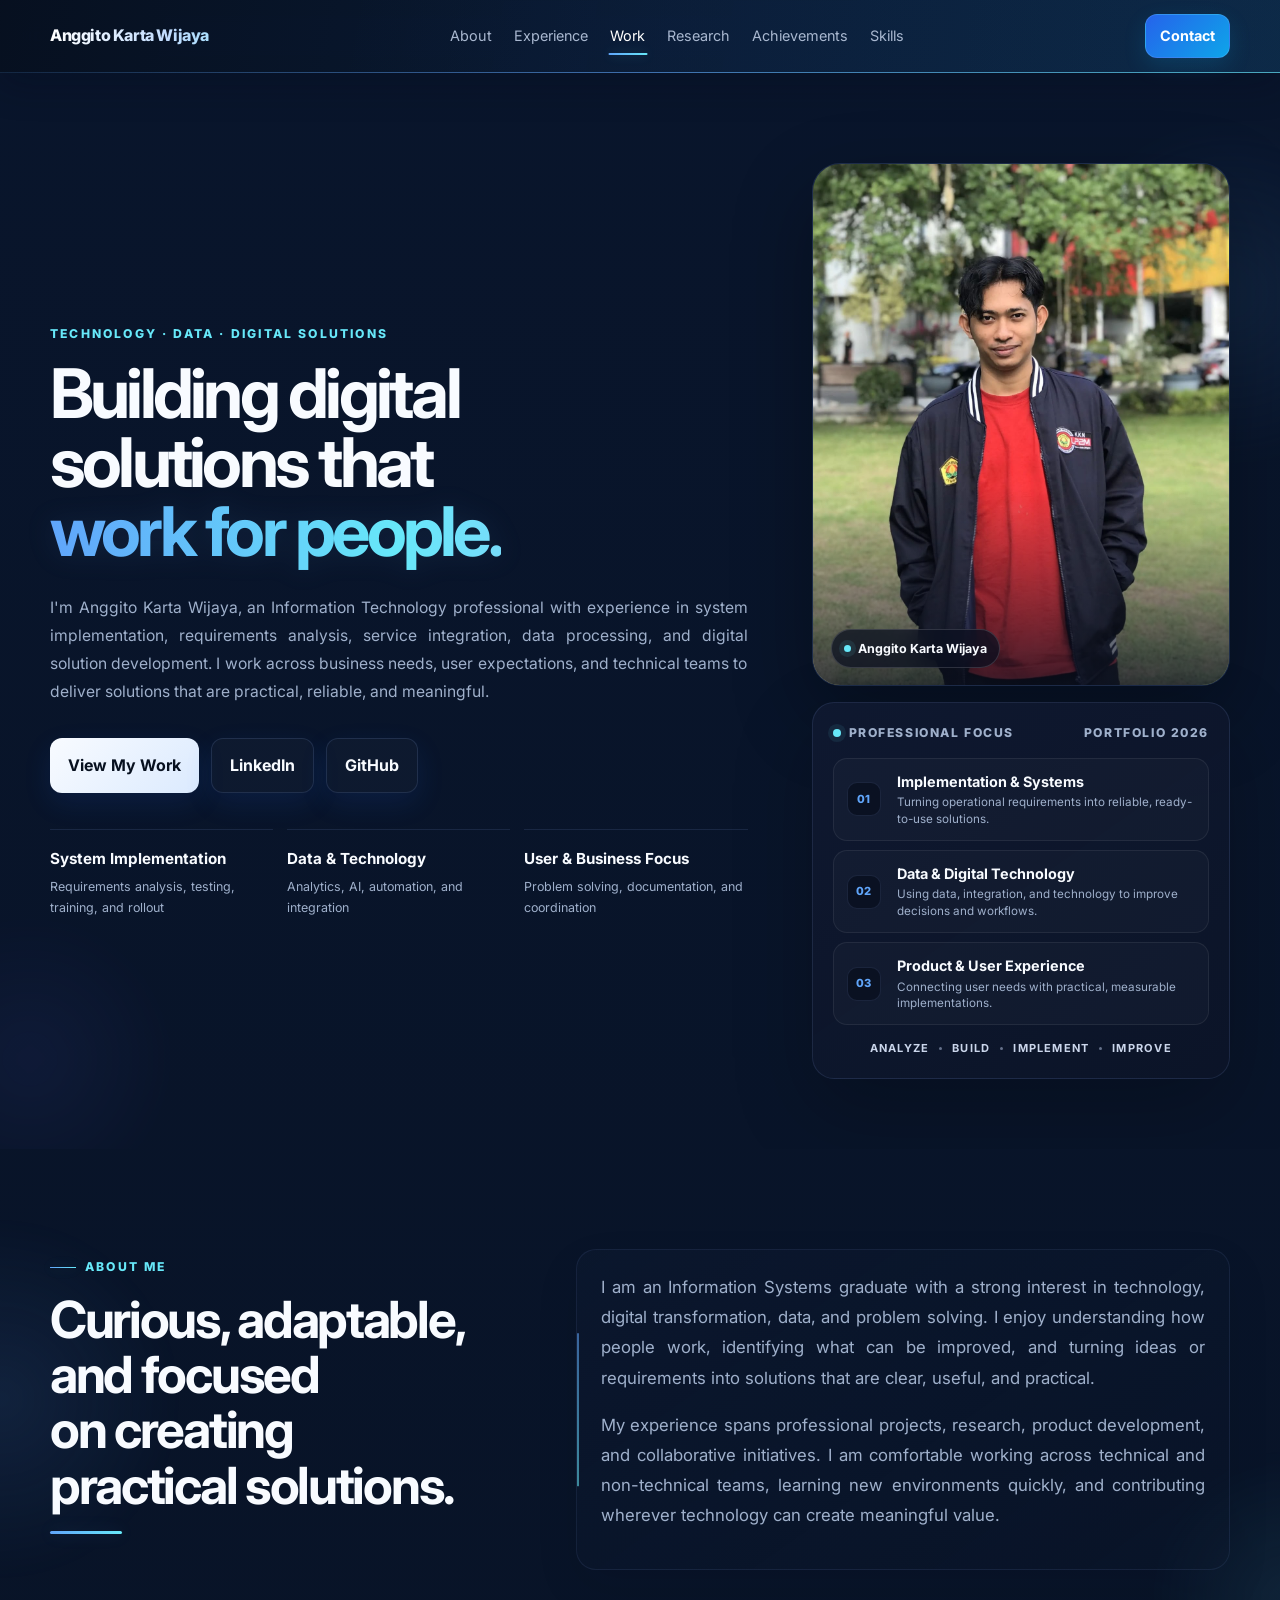
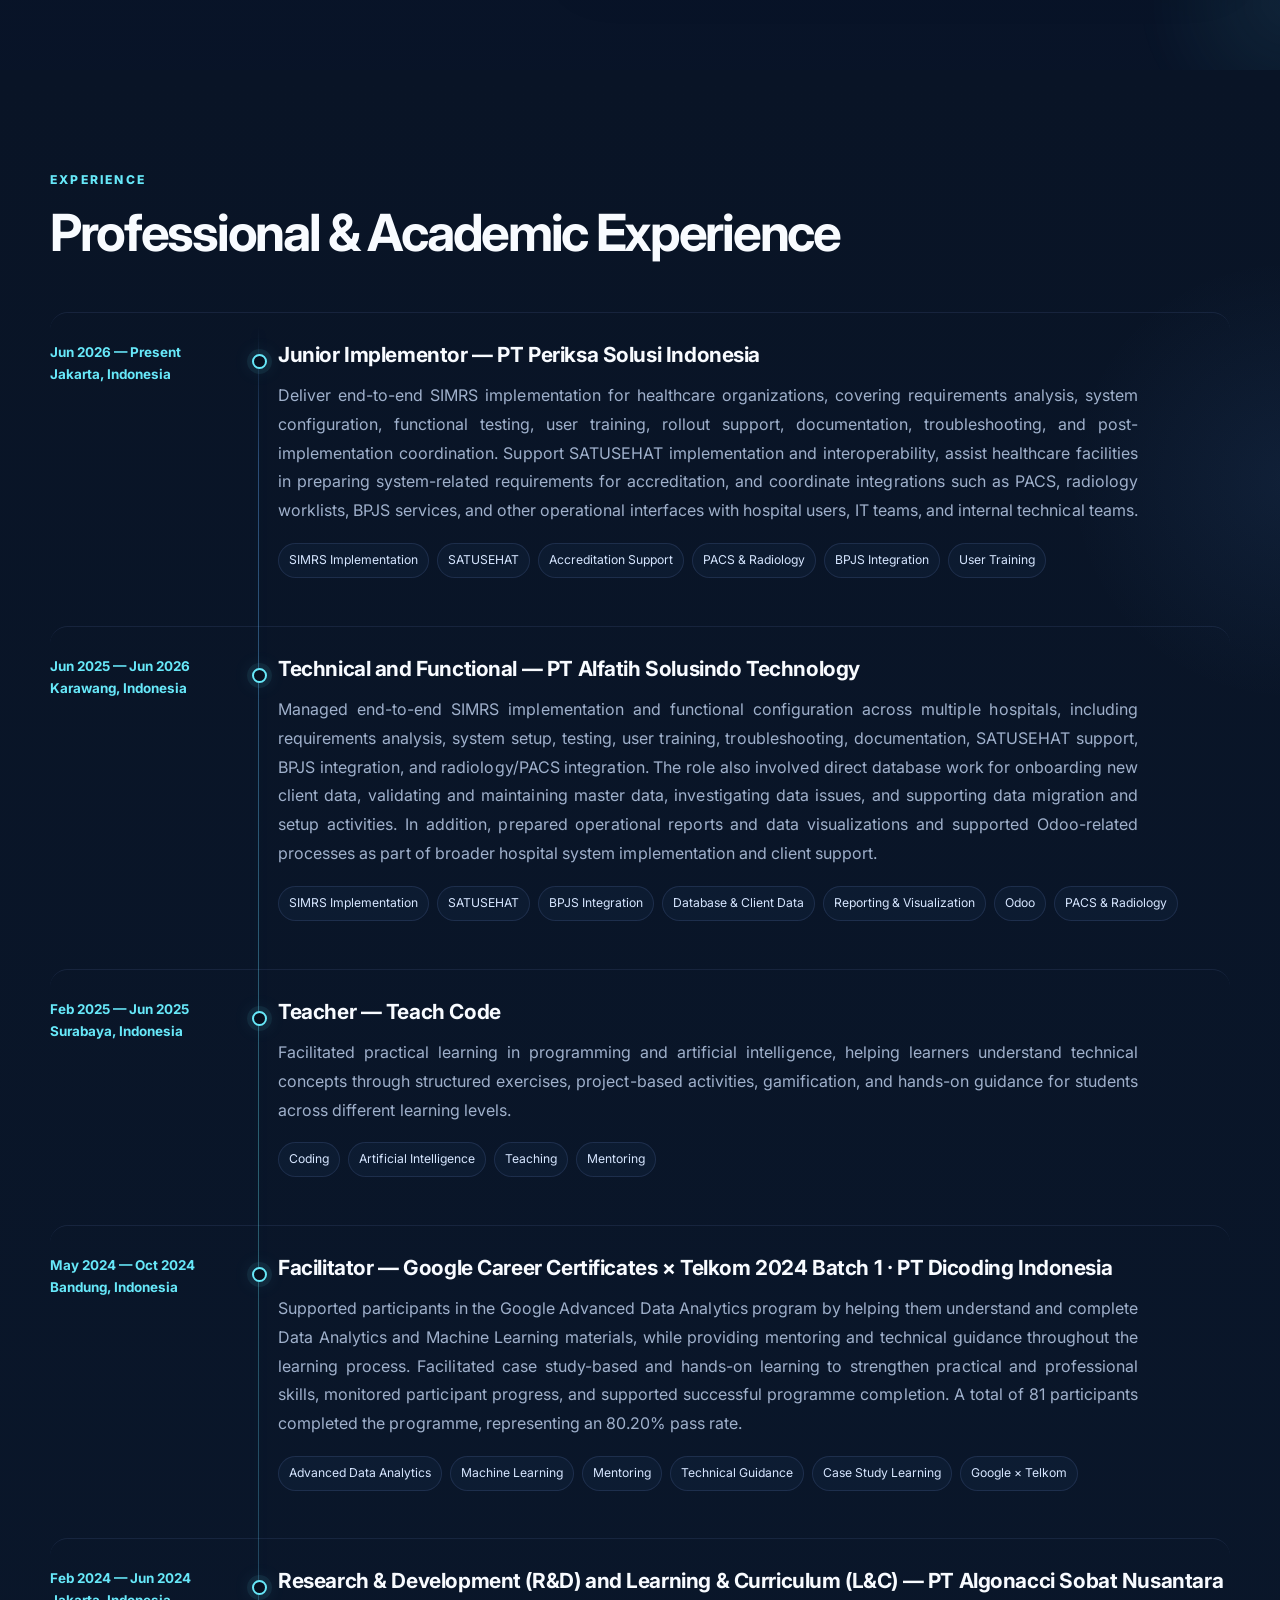
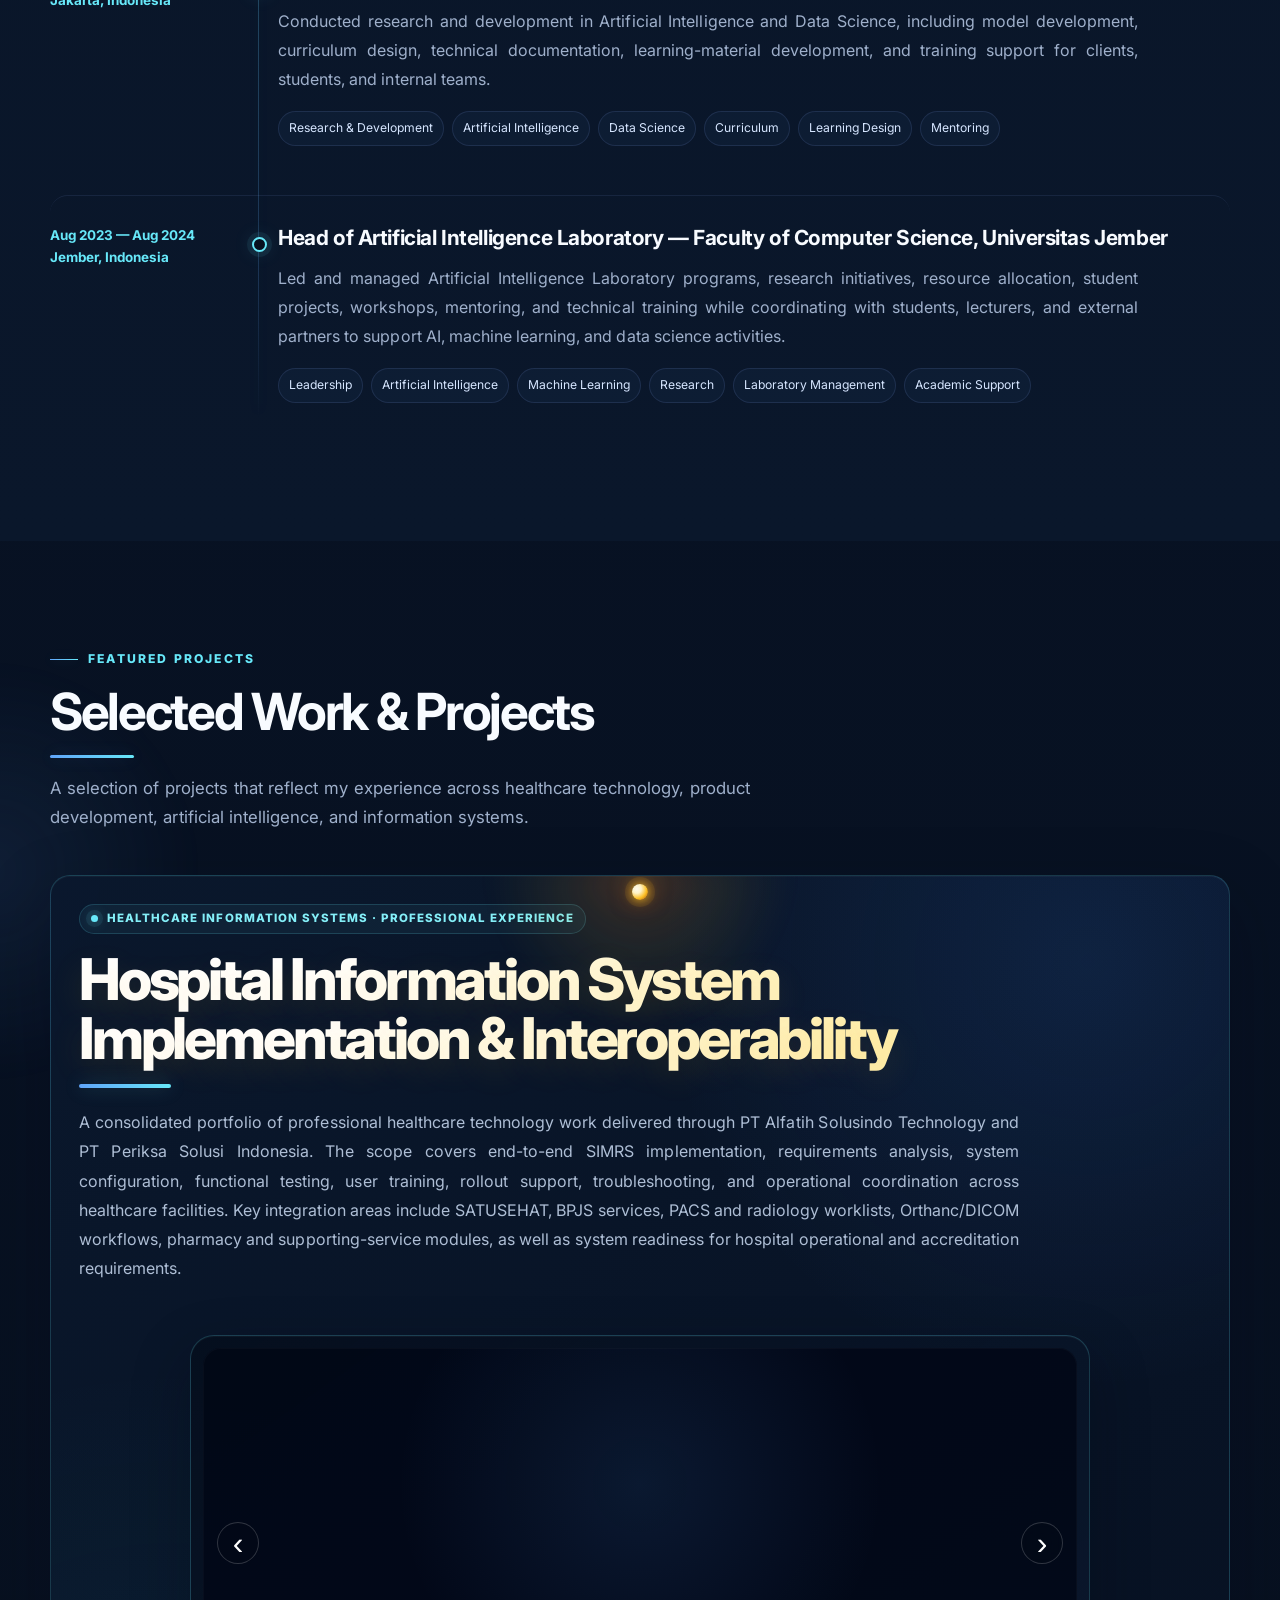
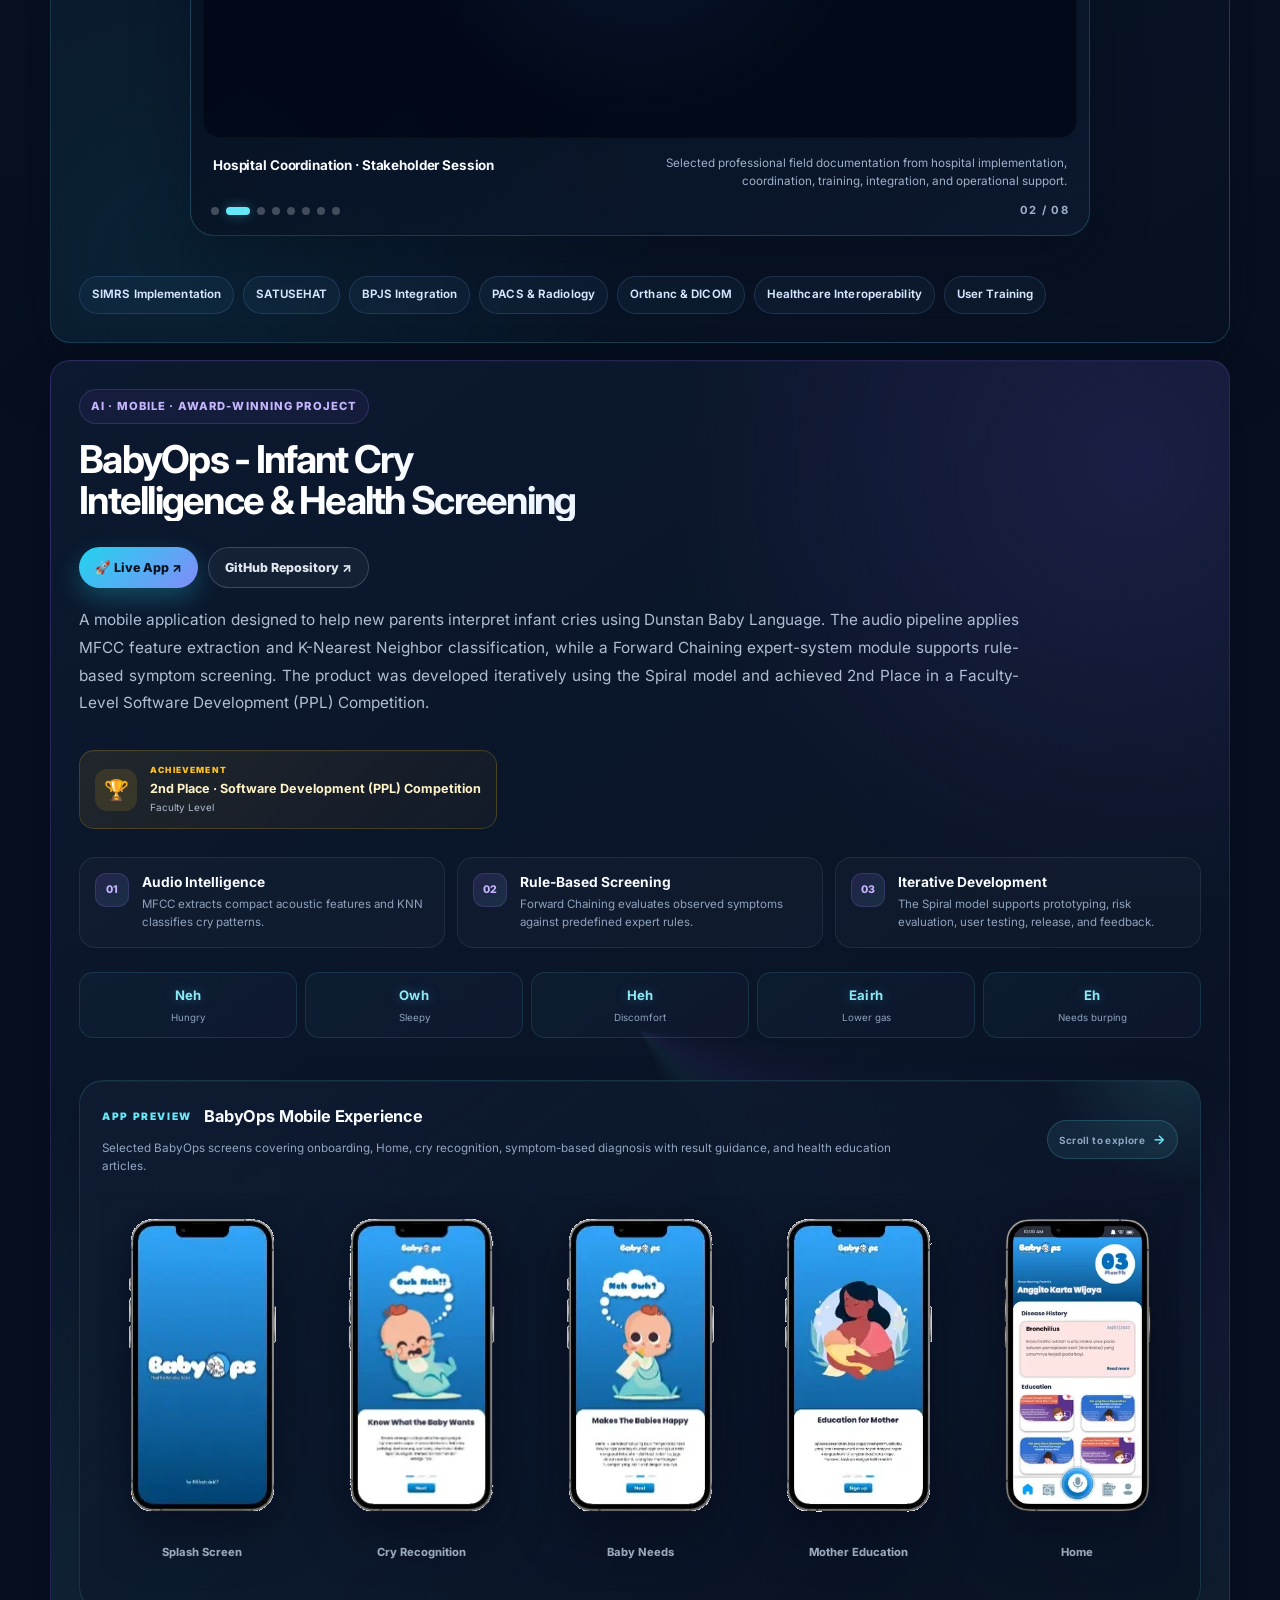
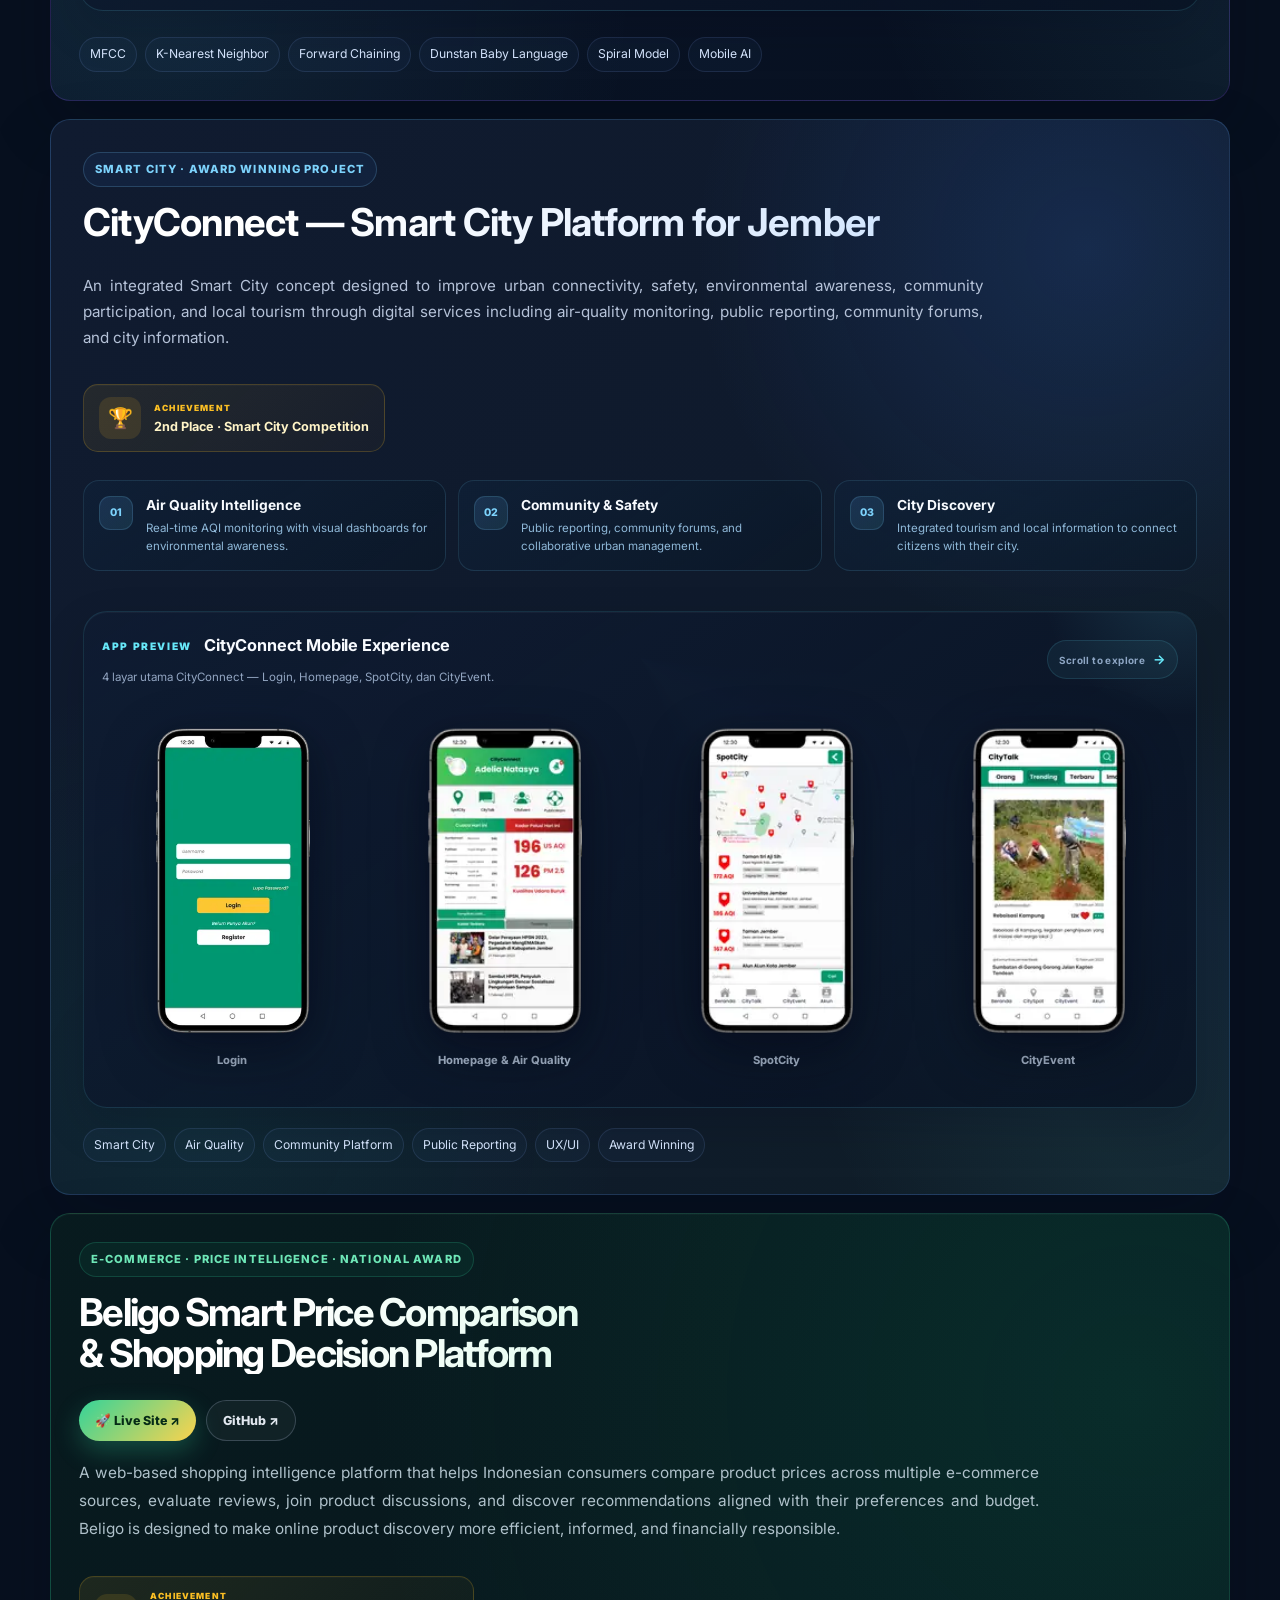
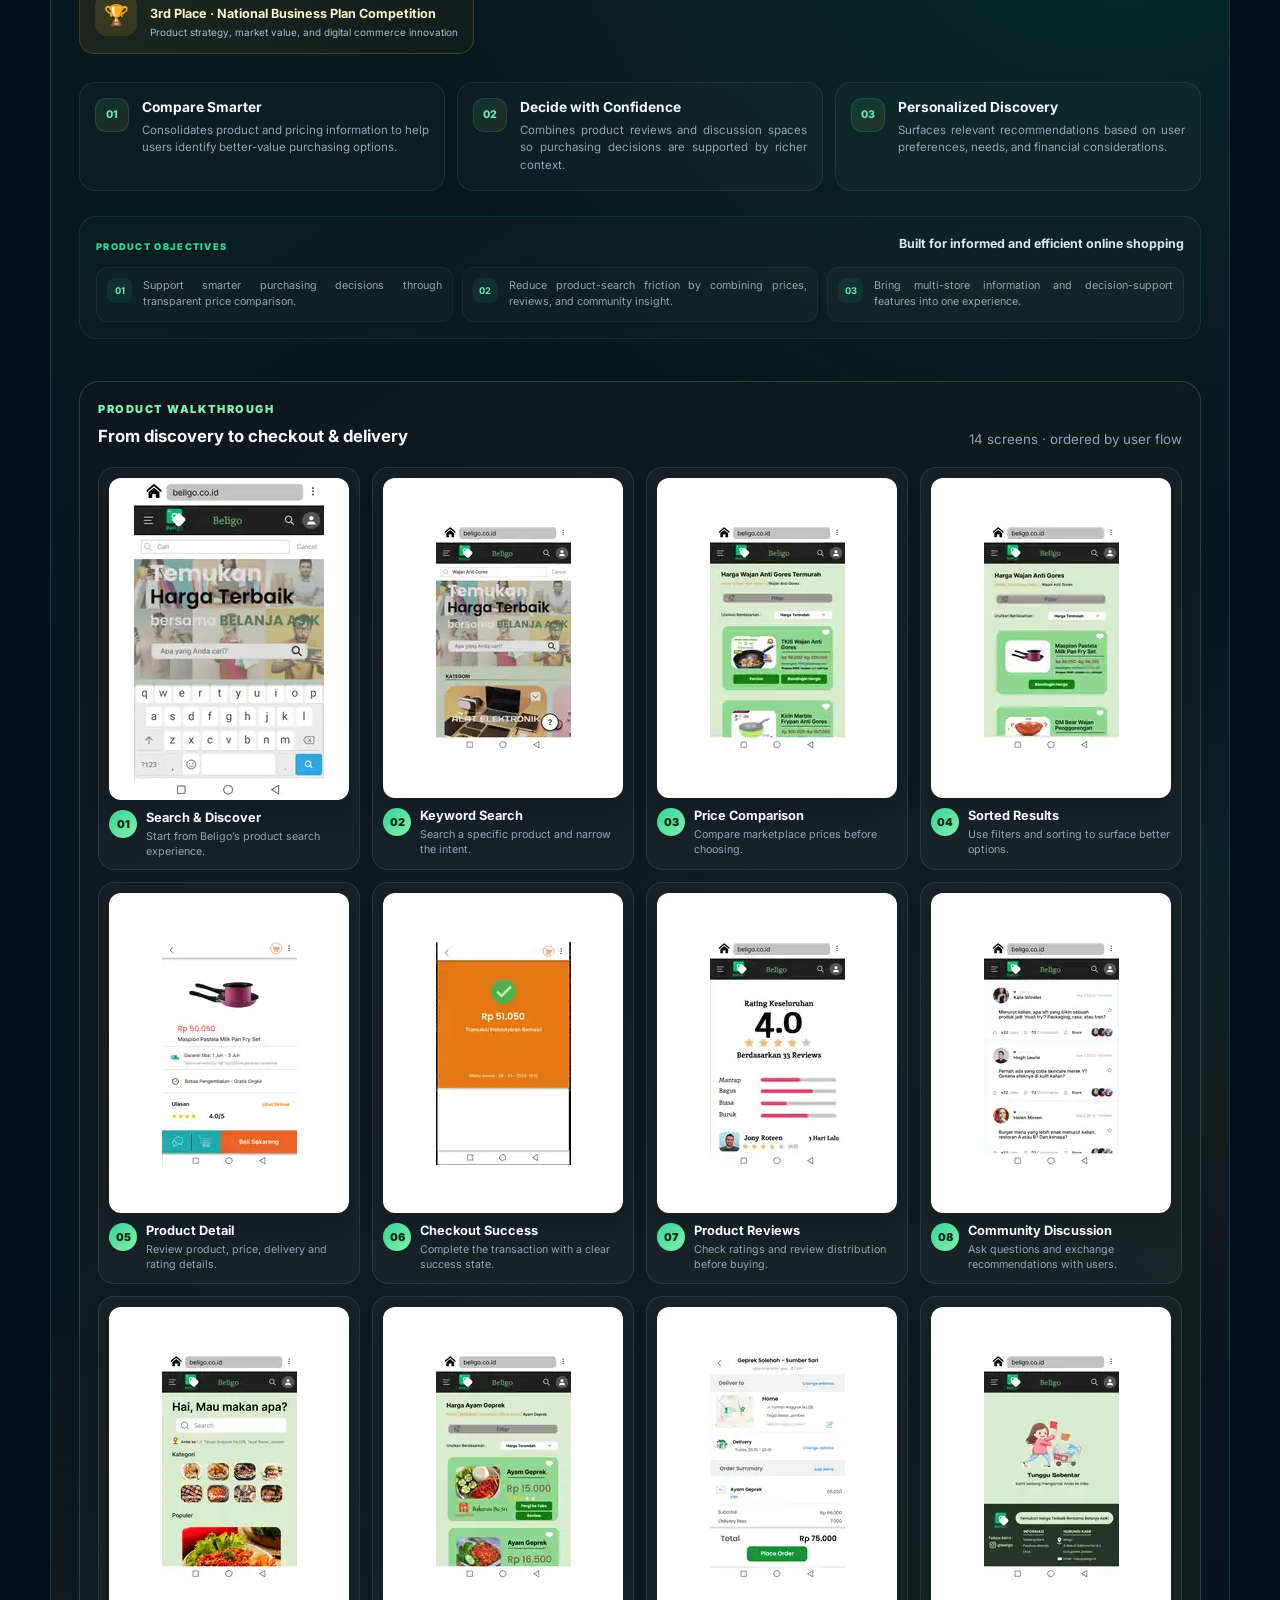
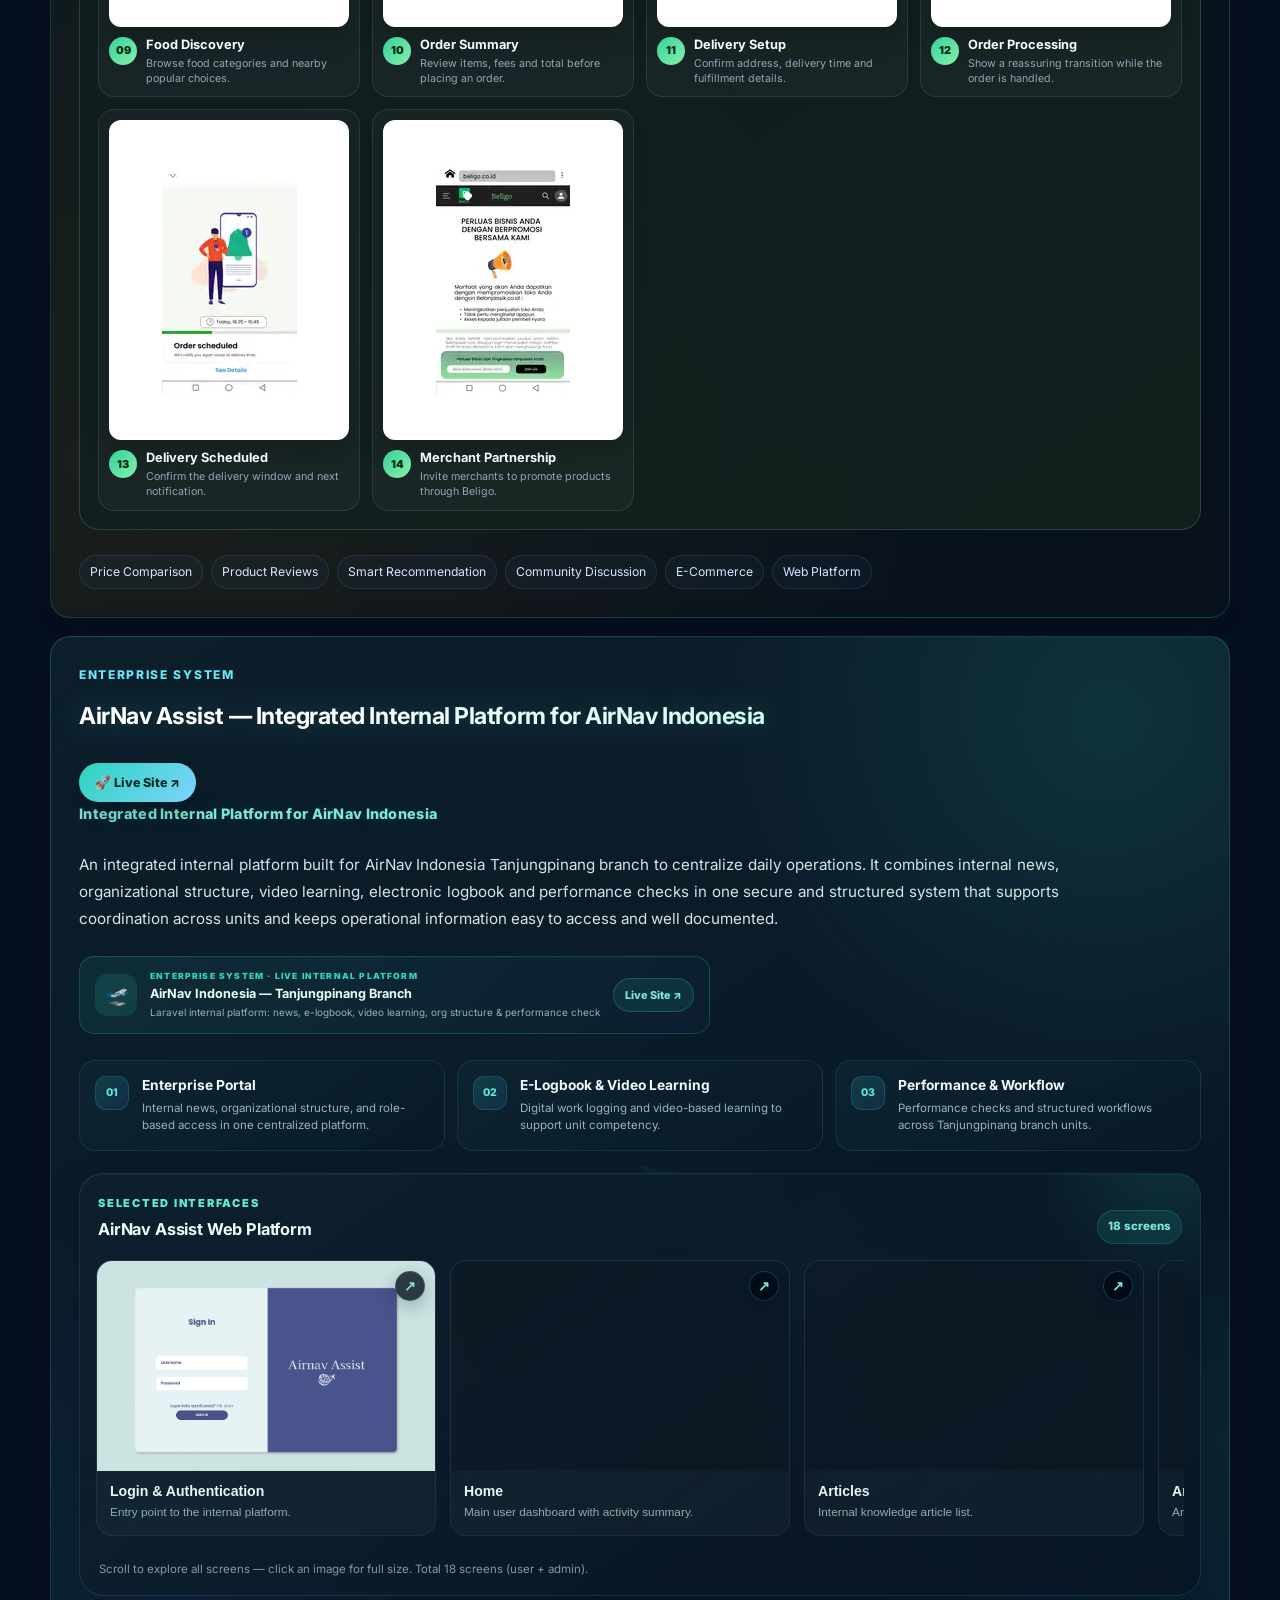
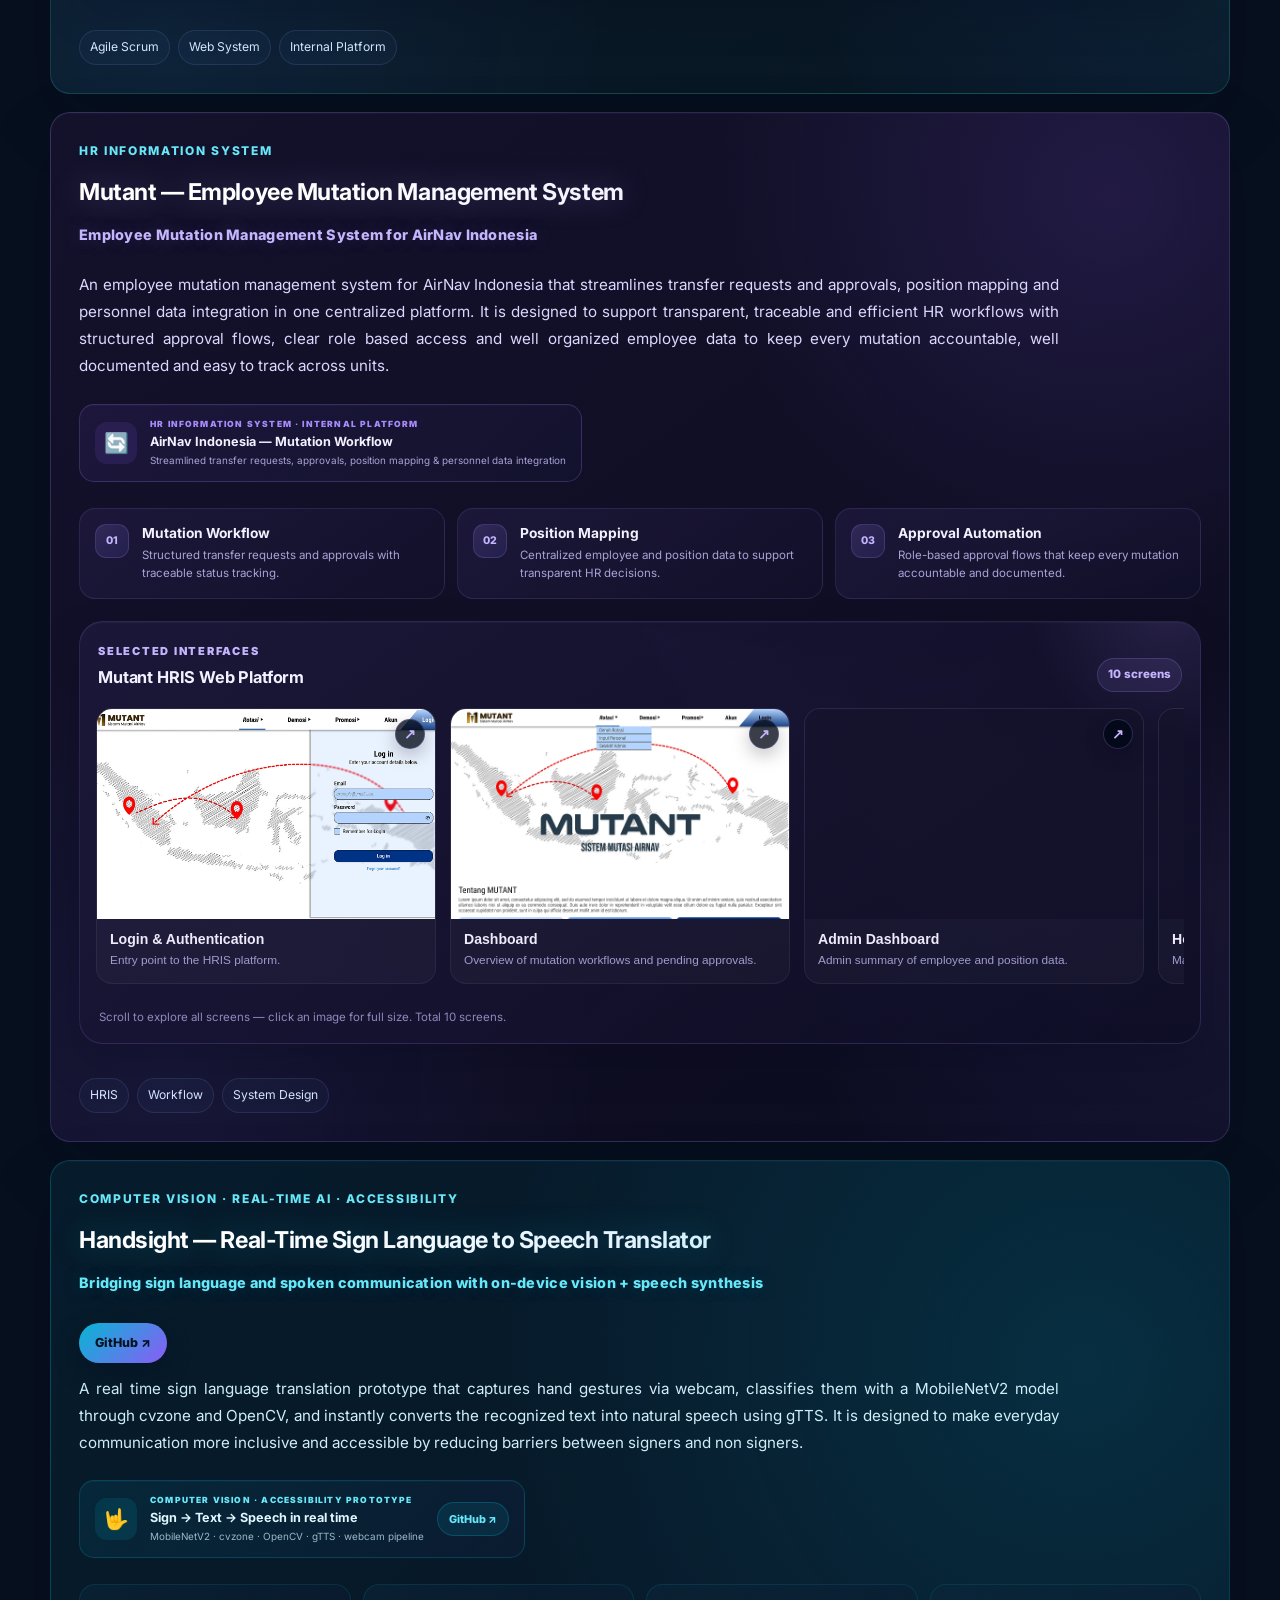
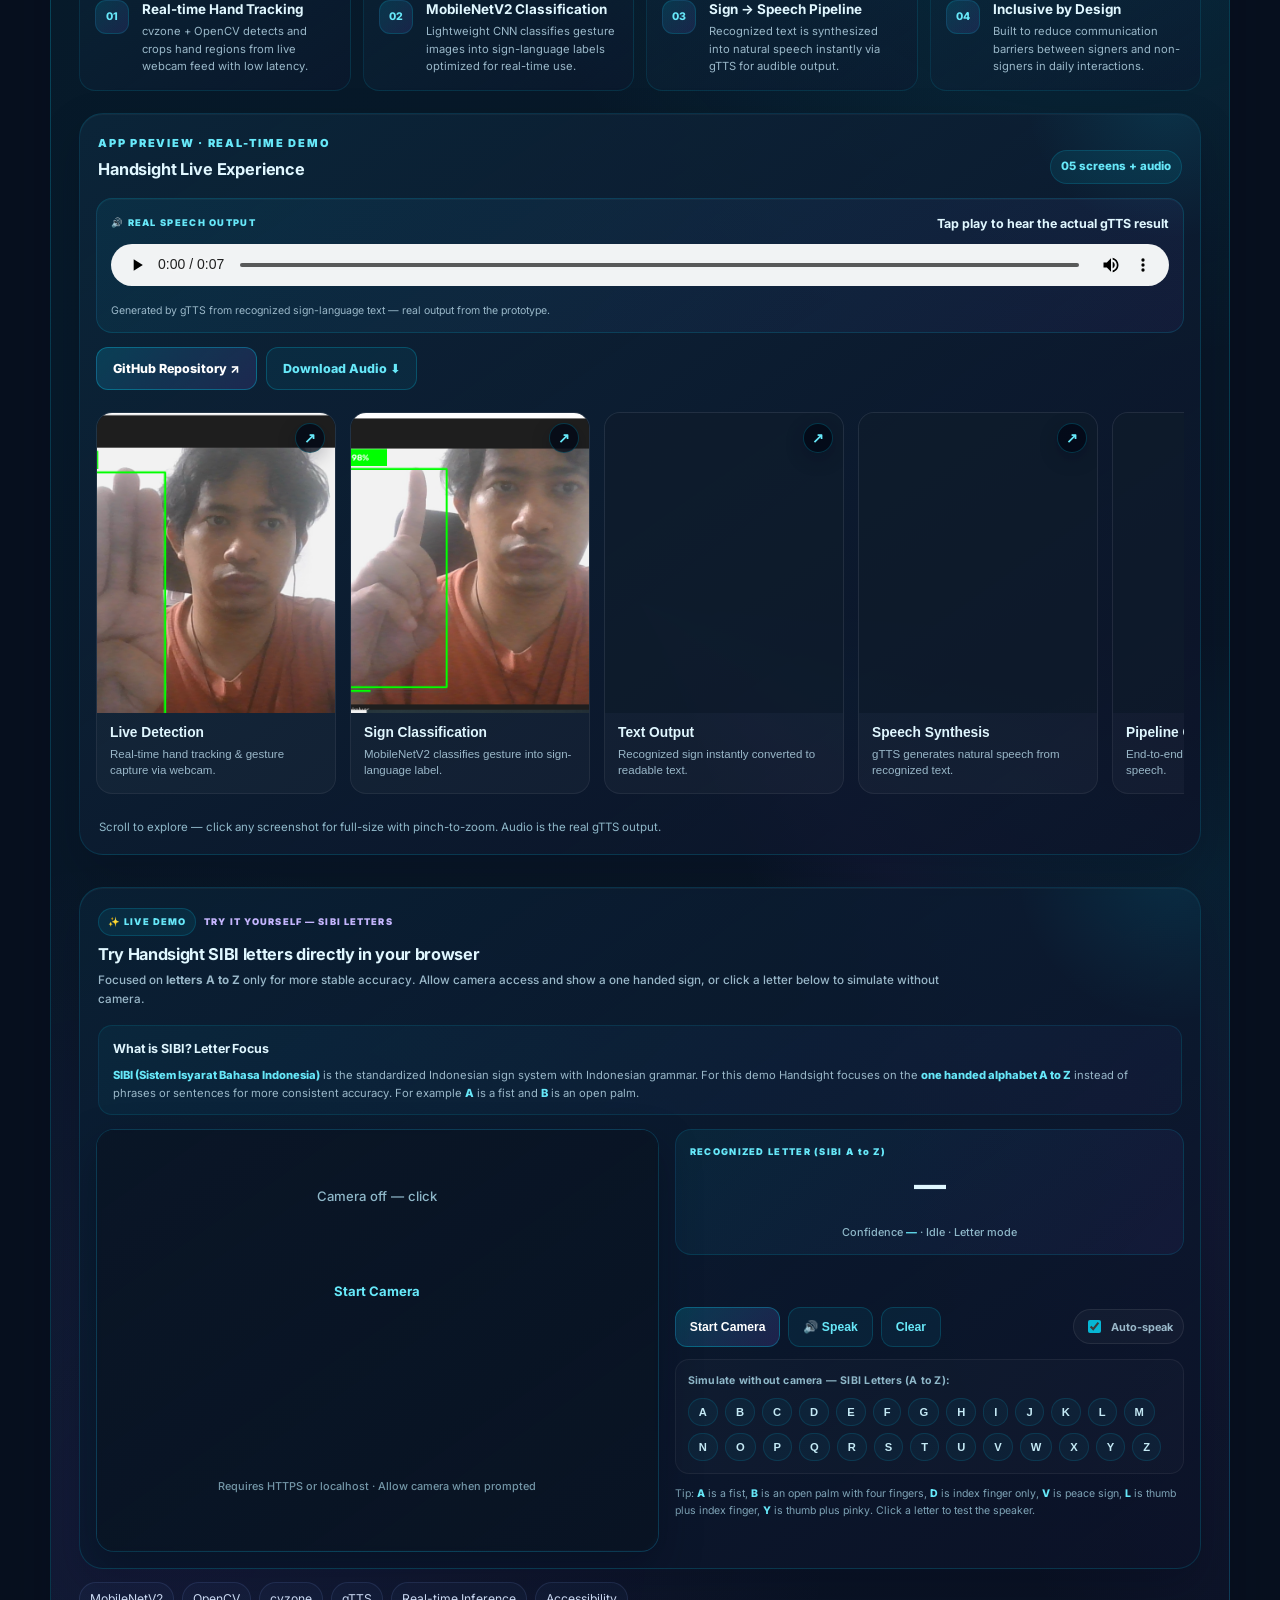
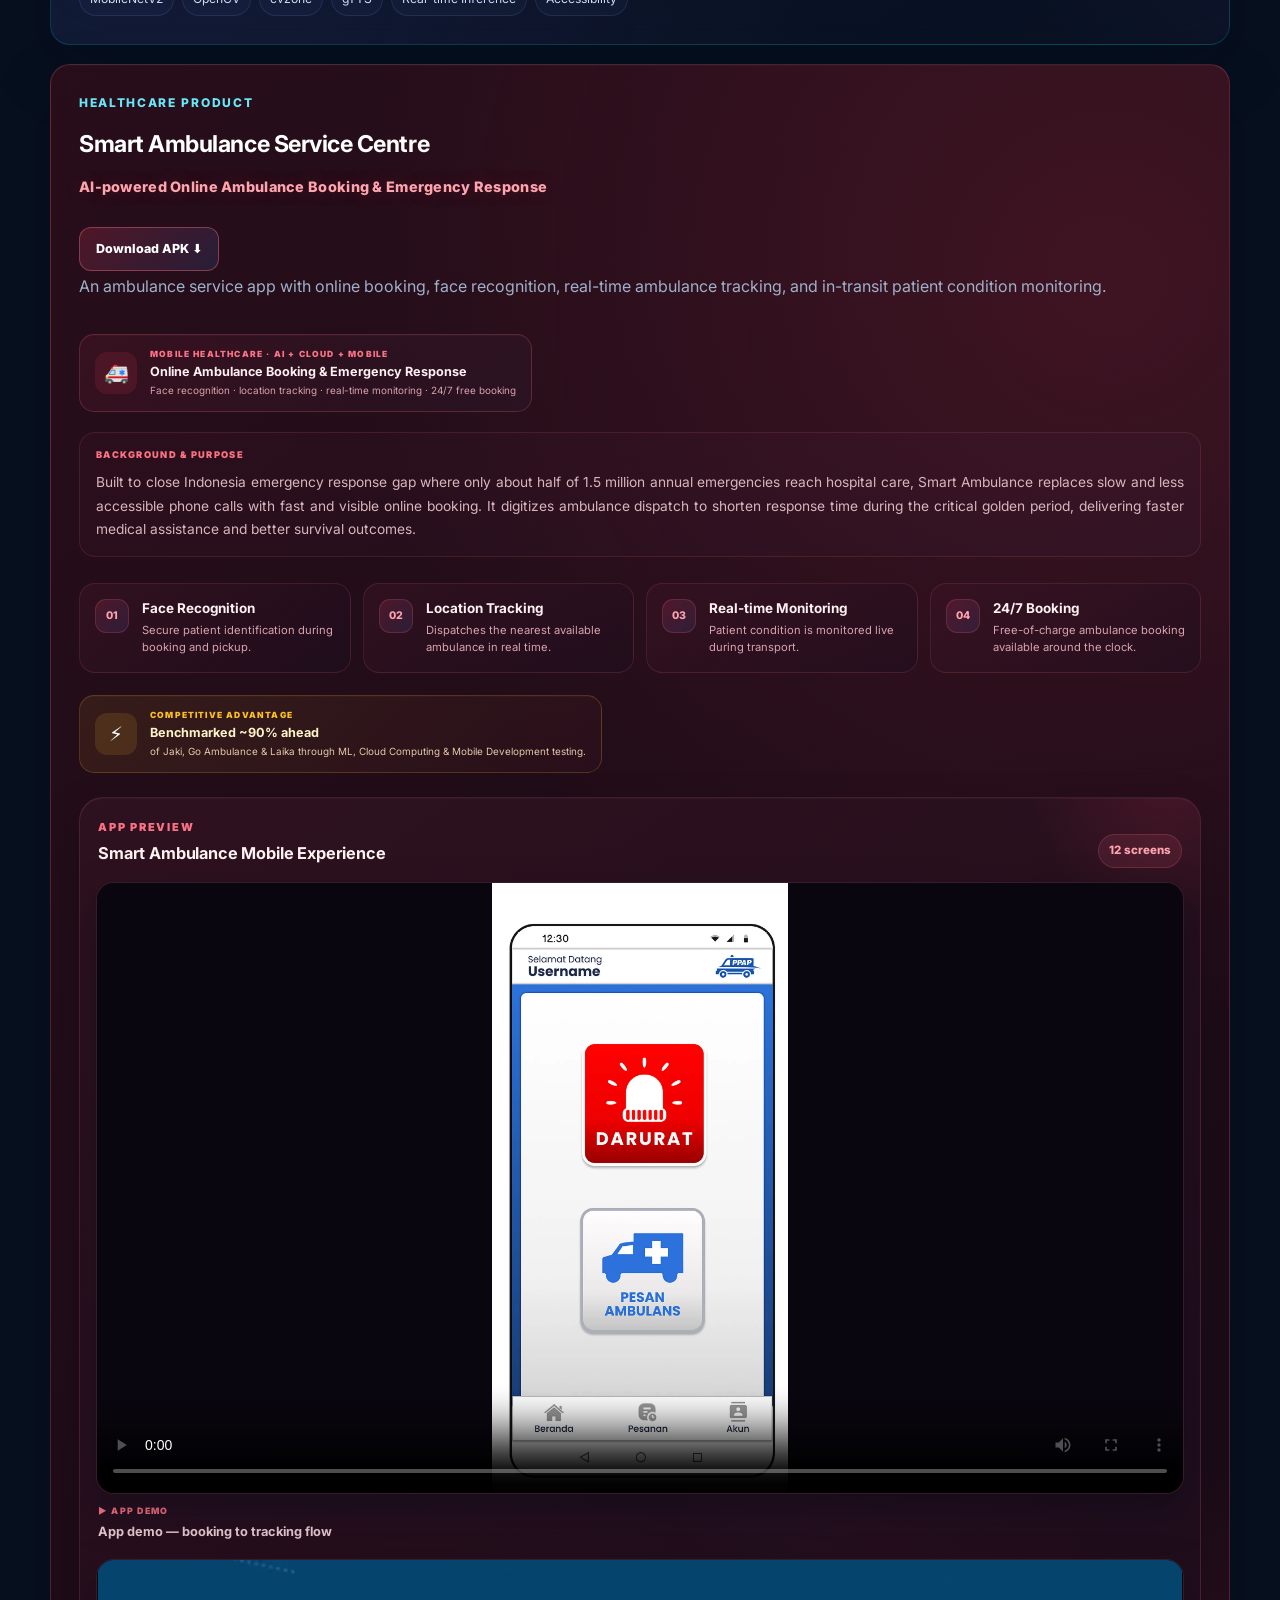
==== commit 19cfdcca: "Tambah kartu Temancipta di bawah KameraIn + 14 foto + video" ====
--- a/index.html
+++ b/index.html
@@ -217,6 +217,7 @@
       <article class="project-card handsight-enhanced"><div class="project-topline">COMPUTER VISION · REAL-TIME AI · ACCESSIBILITY</div><h3 class="handsight-title">Handsight — Real-Time Sign Language to Speech Translator</h3><div class="handsight-subtitle">Bridging sign language and spoken communication with on-device vision + speech synthesis</div><p class="handsight-desc">A real time sign language translation prototype that captures hand gestures via webcam, classifies them with a MobileNetV2 model through cvzone and OpenCV, and instantly converts the recognized text into natural speech using gTTS. It is designed to make everyday communication more inclusive and accessible by reducing barriers between signers and non signers.</p><div class="handsight-badge"><span class="handsight-badge-icon">🤟</span><div><small>COMPUTER VISION · ACCESSIBILITY PROTOTYPE</small><strong>Sign → Text → Speech in real time</strong><em>MobileNetV2 · cvzone · OpenCV · gTTS · webcam pipeline</em></div><a class="handsight-badge-link" href="https://github.com/Anggito09/Handsight" target="_blank" rel="noreferrer">GitHub ↗</a></div><div class="handsight-details"><div class="handsight-detail"><span class="handsight-detail-icon">01</span><div><strong>Real-time Hand Tracking</strong><small>cvzone + OpenCV detects and crops hand regions from live webcam feed with low latency.</small></div></div><div class="handsight-detail"><span class="handsight-detail-icon">02</span><div><strong>MobileNetV2 Classification</strong><small>Lightweight CNN classifies gesture images into sign-language labels optimized for real-time use.</small></div></div><div class="handsight-detail"><span class="handsight-detail-icon">03</span><div><strong>Sign → Speech Pipeline</strong><small>Recognized text is synthesized into natural speech instantly via gTTS for audible output.</small></div></div><div class="handsight-detail"><span class="handsight-detail-icon">04</span><div><strong>Inclusive by Design</strong><small>Built to reduce communication barriers between signers and non-signers in daily interactions.</small></div></div></div><div class="handsight-showcase" aria-label="Handsight app showcase"><div class="handsight-showcase-head"><div><span class="handsight-showcase-kicker">App Preview · Real-time Demo</span><strong>Handsight Live Experience</strong></div><span class="handsight-showcase-count">05 screens + audio</span></div><div class="handsight-audio"><div class="handsight-audio-head"><span>🔊 REAL SPEECH OUTPUT</span><strong>Tap play to hear the actual gTTS result</strong></div><audio class="handsight-audio-player" controls preload="metadata" aria-label="Handsight speech synthesis demo audio"><source src="assets/handsight/handsight-demo.mp3?v=20260828-handsight-v4" type="audio/mpeg"><source src="hasil/suara.mp3?v=20260828-handsight-v4" type="audio/mpeg">Your browser does not support audio playback.</audio><small>Generated by gTTS from recognized sign-language text — real output from the prototype.</small></div><div class="handsight-actions"><a class="handsight-action-btn primary" href="https://github.com/Anggito09/Handsight" target="_blank" rel="noreferrer">GitHub Repository ↗</a><a class="handsight-action-btn" href="assets/handsight/handsight-demo.mp3" download>Download Audio ⬇</a></div><div class="handsight-showcase-grid" tabindex="0" aria-label="Scrollable Handsight screen gallery"><button class="handsight-shot" type="button" data-full="assets/handsight/handsight-01.png" aria-label="Open Live Detection preview"><span class="handsight-shot-media"><img src="assets/handsight/handsight-01.png?v=20260828-handsight-v4" alt="Handsight live hand detection screen" loading="lazy" decoding="async"></span><span class="handsight-shot-copy"><b>Live Detection</b><small>Real-time hand tracking &amp; gesture capture via webcam.</small></span></button><button class="handsight-shot" type="button" data-full="assets/handsight/handsight-02.png" aria-label="Open Sign Classification preview"><span class="handsight-shot-media"><img src="assets/handsight/handsight-02.png?v=20260828-handsight-v4" alt="Handsight sign classification screen" loading="lazy" decoding="async"></span><span class="handsight-shot-copy"><b>Sign Classification</b><small>MobileNetV2 classifies gesture into sign-language label.</small></span></button><button class="handsight-shot" type="button" data-full="assets/handsight/handsight-03.png" aria-label="Open Text Output preview"><span class="handsight-shot-media"><img src="assets/handsight/handsight-03.png?v=20260828-handsight-v4" alt="Handsight text output screen" loading="lazy" decoding="async"></span><span class="handsight-shot-copy"><b>Text Output</b><small>Recognized sign instantly converted to readable text.</small></span></button><button class="handsight-shot" type="button" data-full="assets/handsight/handsight-04.png" aria-label="Open Speech Synthesis preview"><span class="handsight-shot-media"><img src="assets/handsight/handsight-04.png?v=20260828-handsight-v4" alt="Handsight speech synthesis screen" loading="lazy" decoding="async"></span><span class="handsight-shot-copy"><b>Speech Synthesis</b><small>gTTS generates natural speech from recognized text.</small></span></button><button class="handsight-shot" type="button" data-full="assets/handsight/handsight-05.png" aria-label="Open Pipeline Overview preview"><span class="handsight-shot-media"><img src="assets/handsight/handsight-05.png?v=20260828-handsight-v4" alt="Handsight pipeline overview screen" loading="lazy" decoding="async"></span><span class="handsight-shot-copy"><b>Pipeline Overview</b><small>End-to-end flow: camera → model → speech.</small></span></button></div><div class="handsight-showcase-note">Scroll to explore — click any screenshot for full-size with pinch-to-zoom. Audio is the real gTTS output.</div></div><div class="handsight-live-demo" aria-label="Handsight live browser demo"><div class="handsight-demo-head"><div class="handsight-demo-kicker"><span>✨ LIVE DEMO</span><b>TRY IT YOURSELF — SIBI LETTERS</b></div><strong>Try Handsight SIBI letters directly in your browser</strong><small>Focused on <b>letters A to Z</b> only for more stable accuracy. Allow camera access and show a one handed sign, or click a letter below to simulate without camera.</small></div><div class="handsight-sibi-box"><strong>What is SIBI? Letter Focus</strong><small><b>SIBI (Sistem Isyarat Bahasa Indonesia)</b> is the standardized Indonesian sign system with Indonesian grammar. For this demo Handsight focuses on the <b>one handed alphabet A to Z</b> instead of phrases or sentences for more consistent accuracy. For example <b>A</b> is a fist and <b>B</b> is an open palm.</small></div><div class="handsight-demo-stage"><div class="handsight-demo-video-wrap" aria-label="Webcam preview"><video class="handsight-demo-video" autoplay playsinline muted aria-label="Webcam feed"></video><canvas class="handsight-demo-canvas" aria-hidden="true"></canvas><div class="handsight-demo-placeholder">Camera off — click <b>Start Camera</b><br><small style="display:block;margin-top:6px;font-size:.68rem;opacity:.8">Requires HTTPS or localhost · Allow camera when prompted</small></div><div class="handsight-demo-live-badge" aria-hidden="true"><i></i> LIVE</div><div class="handsight-demo-fps" aria-hidden="true"></div></div><div class="handsight-demo-panel"><div class="handsight-demo-output"><small>RECOGNIZED LETTER (SIBI A to Z)</small><strong class="handsight-demo-text">—</strong><em>Confidence <b class="handsight-demo-conf">—</b> · <span class="handsight-demo-mode">Idle</span> · Letter mode</em></div><div class="handsight-demo-history" aria-label="Recognition history"></div><div class="handsight-demo-controls"><button class="handsight-demo-btn primary" type="button" data-action="camera">Start Camera</button><button class="handsight-demo-btn" type="button" data-action="speak">🔊 Speak</button><button class="handsight-demo-btn" type="button" data-action="clear">Clear</button><label class="handsight-demo-toggle"><input type="checkbox" class="handsight-demo-autospeak" checked> Auto-speak</label></div><div class="handsight-demo-gestures"><small>Simulate without camera — SIBI Letters (A to Z):</small><div class="handsight-demo-chips" data-group="huruf"><button type="button" data-sim="A">A</button><button type="button" data-sim="B">B</button><button type="button" data-sim="C">C</button><button type="button" data-sim="D">D</button><button type="button" data-sim="E">E</button><button type="button" data-sim="F">F</button><button type="button" data-sim="G">G</button><button type="button" data-sim="H">H</button><button type="button" data-sim="I">I</button><button type="button" data-sim="J">J</button><button type="button" data-sim="K">K</button><button type="button" data-sim="L">L</button><button type="button" data-sim="M">M</button><button type="button" data-sim="N">N</button><button type="button" data-sim="O">O</button><button type="button" data-sim="P">P</button><button type="button" data-sim="Q">Q</button><button type="button" data-sim="R">R</button><button type="button" data-sim="S">S</button><button type="button" data-sim="T">T</button><button type="button" data-sim="U">U</button><button type="button" data-sim="V">V</button><button type="button" data-sim="W">W</button><button type="button" data-sim="X">X</button><button type="button" data-sim="Y">Y</button><button type="button" data-sim="Z">Z</button></div></div><div class="handsight-demo-note">Tip: <b>A</b> is a fist, <b>B</b> is an open palm with four fingers, <b>D</b> is index finger only, <b>V</b> is peace sign, <b>L</b> is thumb plus index finger, <b>Y</b> is thumb plus pinky. Click a letter to test the speaker.</div><div class="handsight-demo-error" aria-live="polite"></div></div></div></div><div class="chips"><span>MobileNetV2</span><span>OpenCV</span><span>cvzone</span><span>gTTS</span><span>Real-time Inference</span><span>Accessibility</span></div></article>
       <article class="project-card"><div class="project-topline">Healthcare Product</div><h3>Smart Ambulance Service Centre</h3><p>An ambulance service app with online booking, face recognition, real-time ambulance tracking, and in-transit patient condition monitoring.</p><div class="chips"><span>Healthcare</span><span>Mobile</span><span>Real-time Tracking</span></div></article>
       <article class="project-card"><div class="project-topline">Business / Web</div><h3>KameraIn</h3><p>An Instax camera rental website — product catalog, bookings, gallery, and customer-channel integrations.</p><div class="chips"><span>Web Design</span><span>GitHub</span><span>Automation</span><span>Business</span></div></article>
+      <article class="project-card"><div class="project-topline">UMKM · POS · OPERATIONS ANALYTICS</div><h3>Temancipta — Cafe POS, Kitchen Queue &amp; Operations Analytics</h3><p>A live cafe operating system for UMKM: cashier, kitchen board, voice TV queue, finance, and grounded AI insights. Built to measure service from order to ready — peak hours, slow menus, dead SKUs, and staff speed — then turn those numbers into actions owners can actually run.</p><div class="chips"><span>POS</span><span>Kitchen Queue</span><span>Voice TV</span><span>Finance</span><span>Workers AI</span><span>Cloudflare D1</span></div><a class="text-link" href="https://app.temancipta.workers.dev/" target="_blank" rel="noreferrer">Live Demo ↗</a></article>
     </div>
   </div>
 </section>
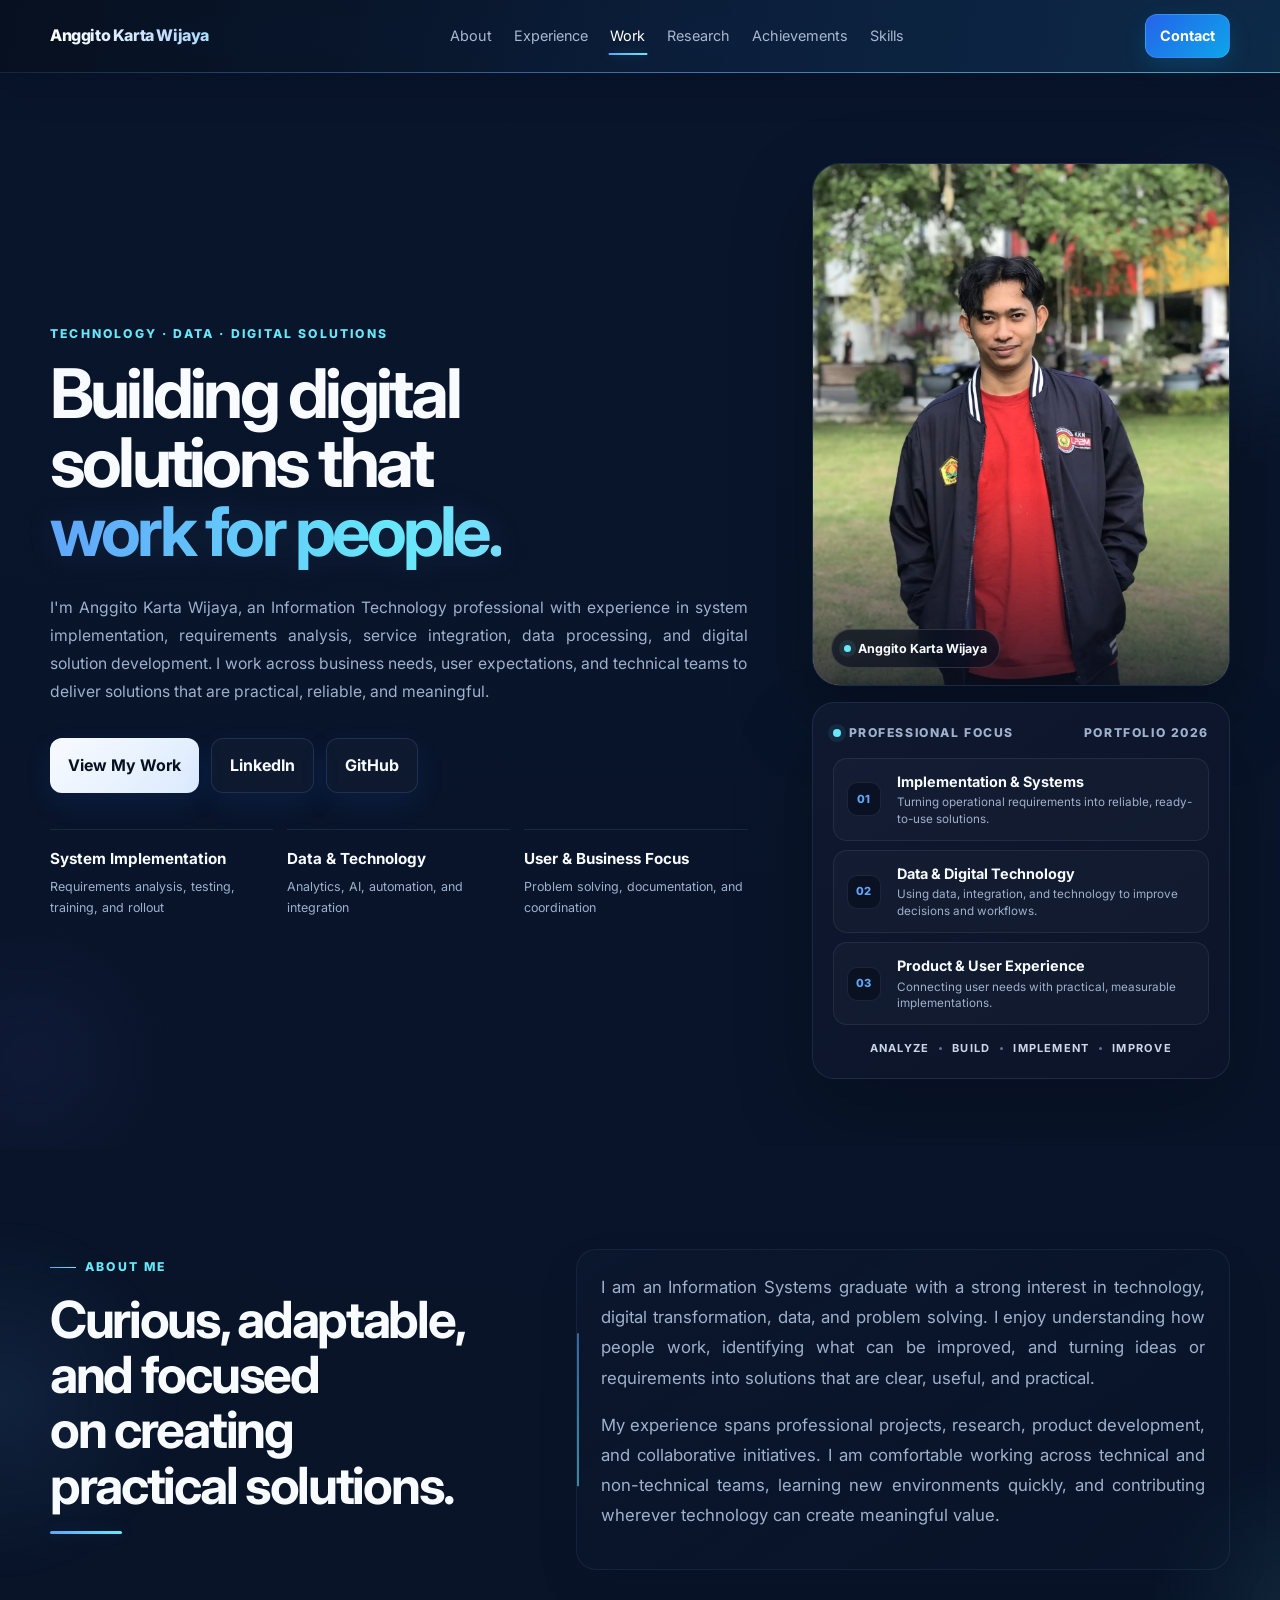
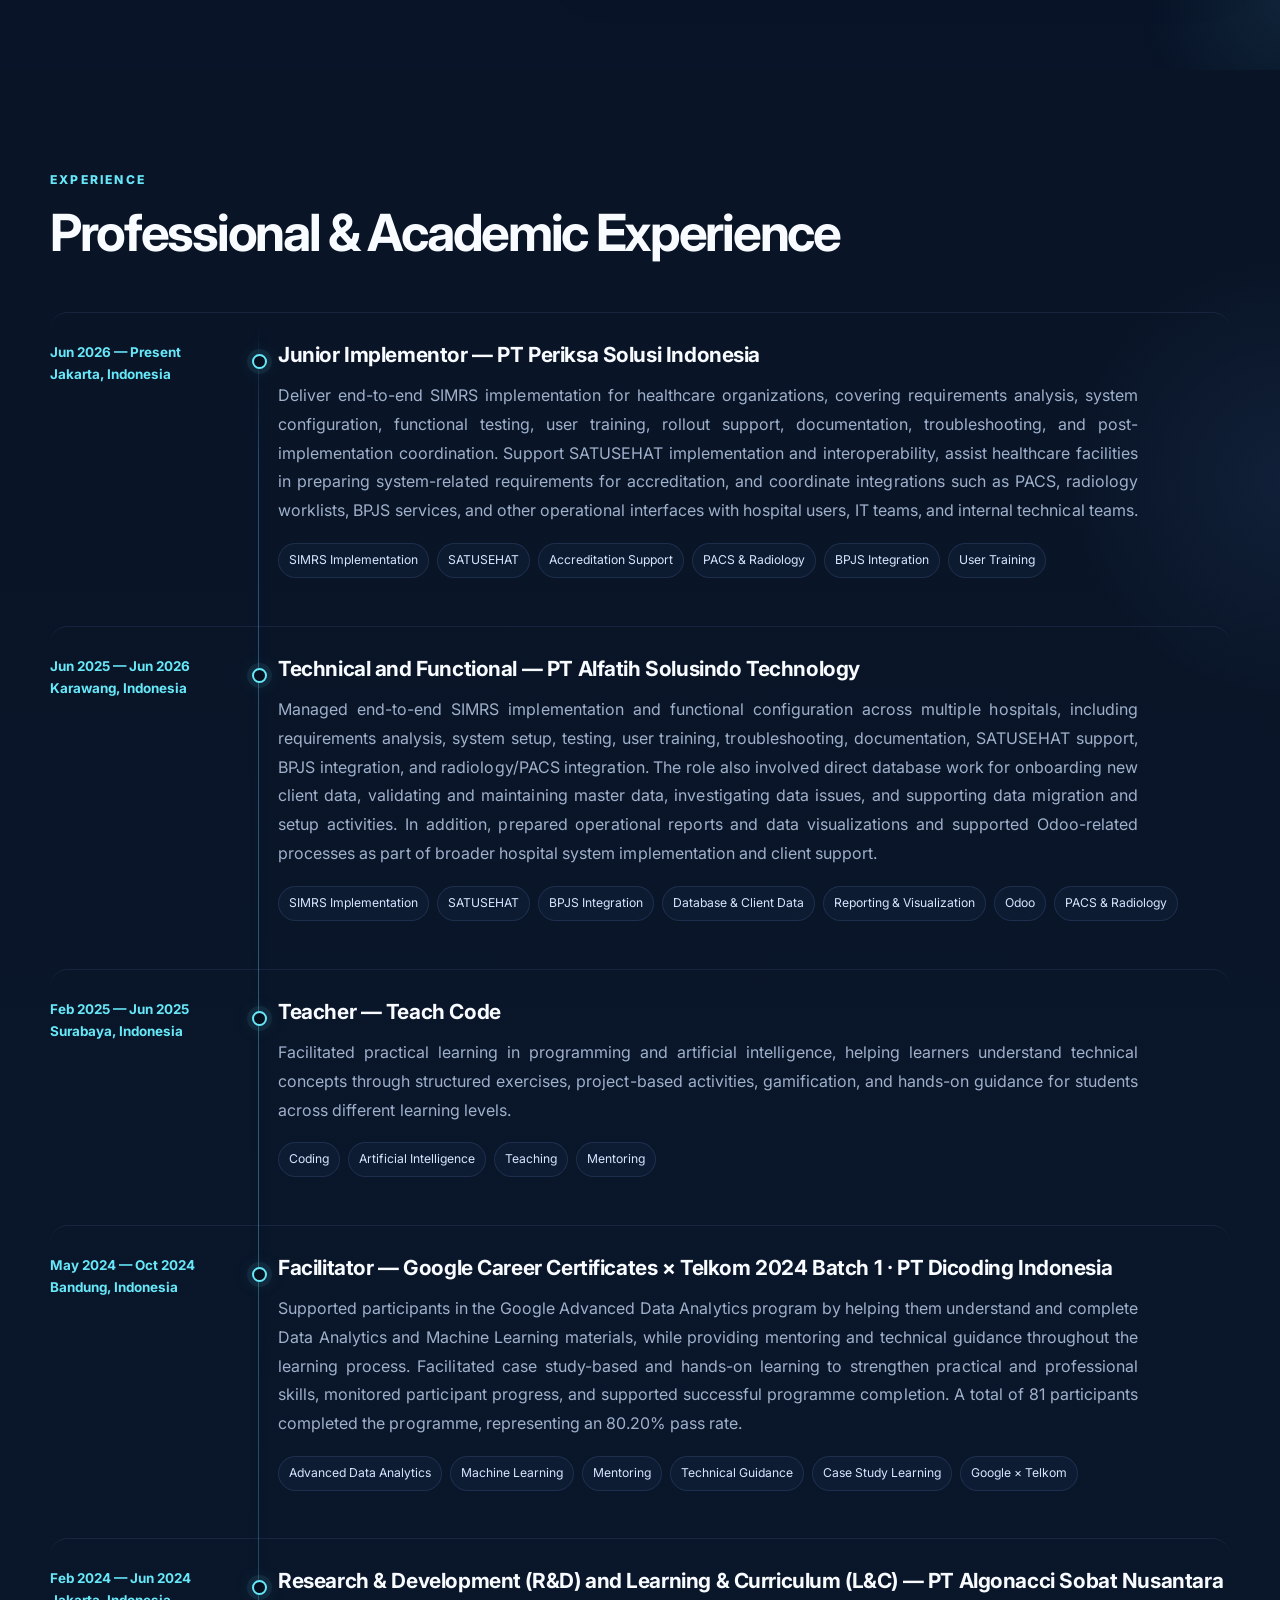
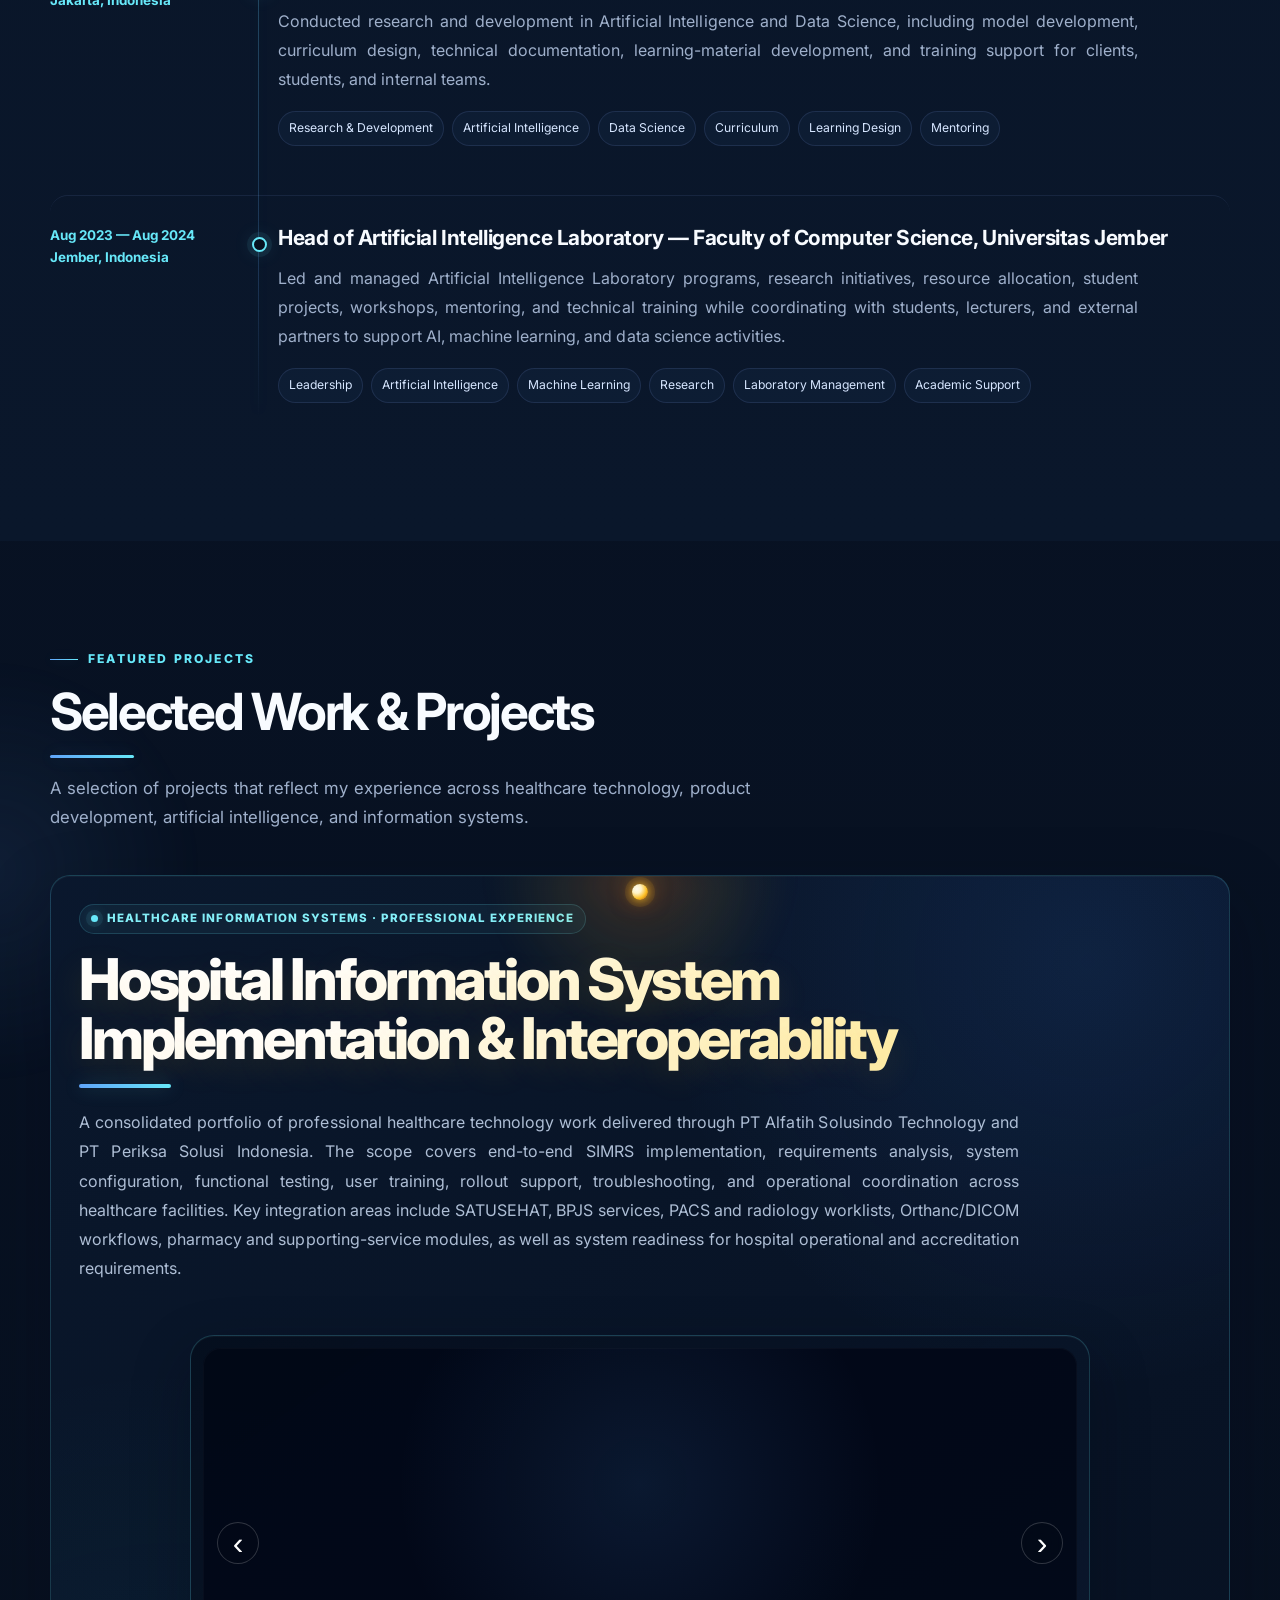
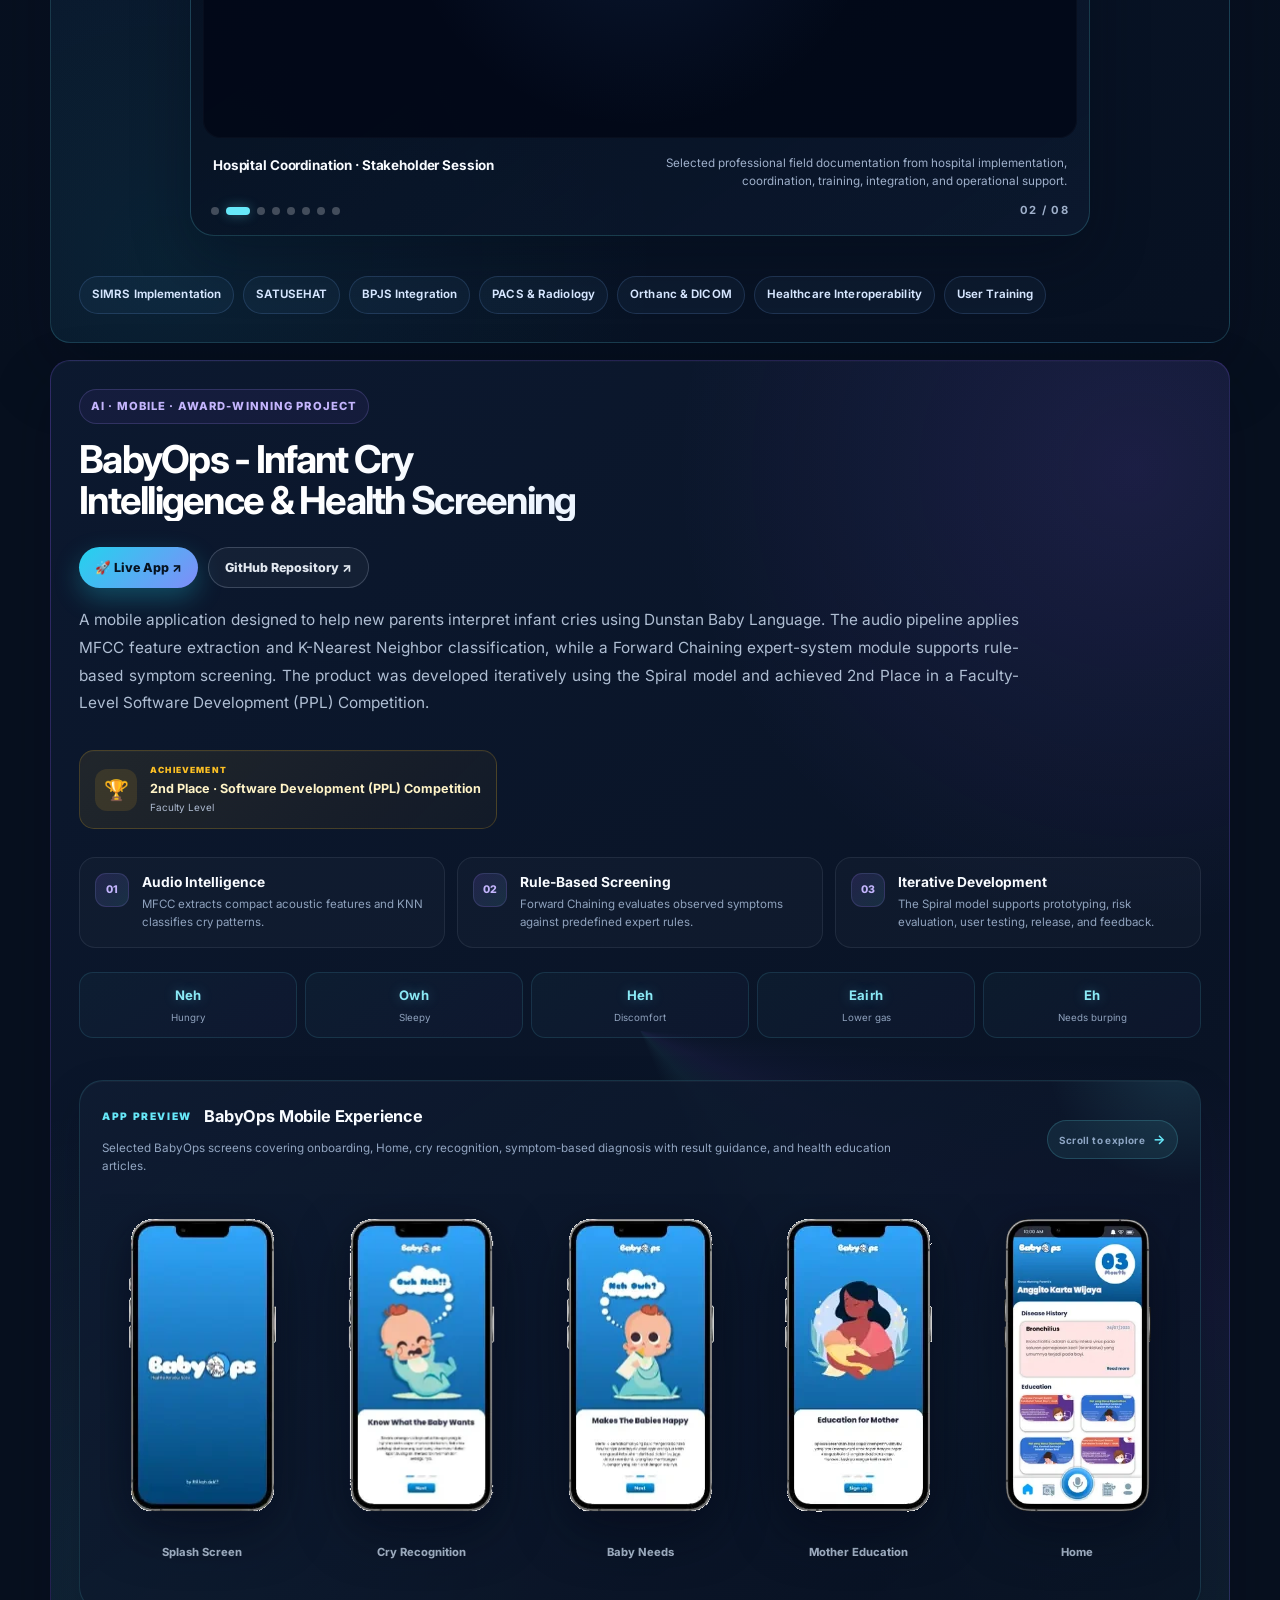
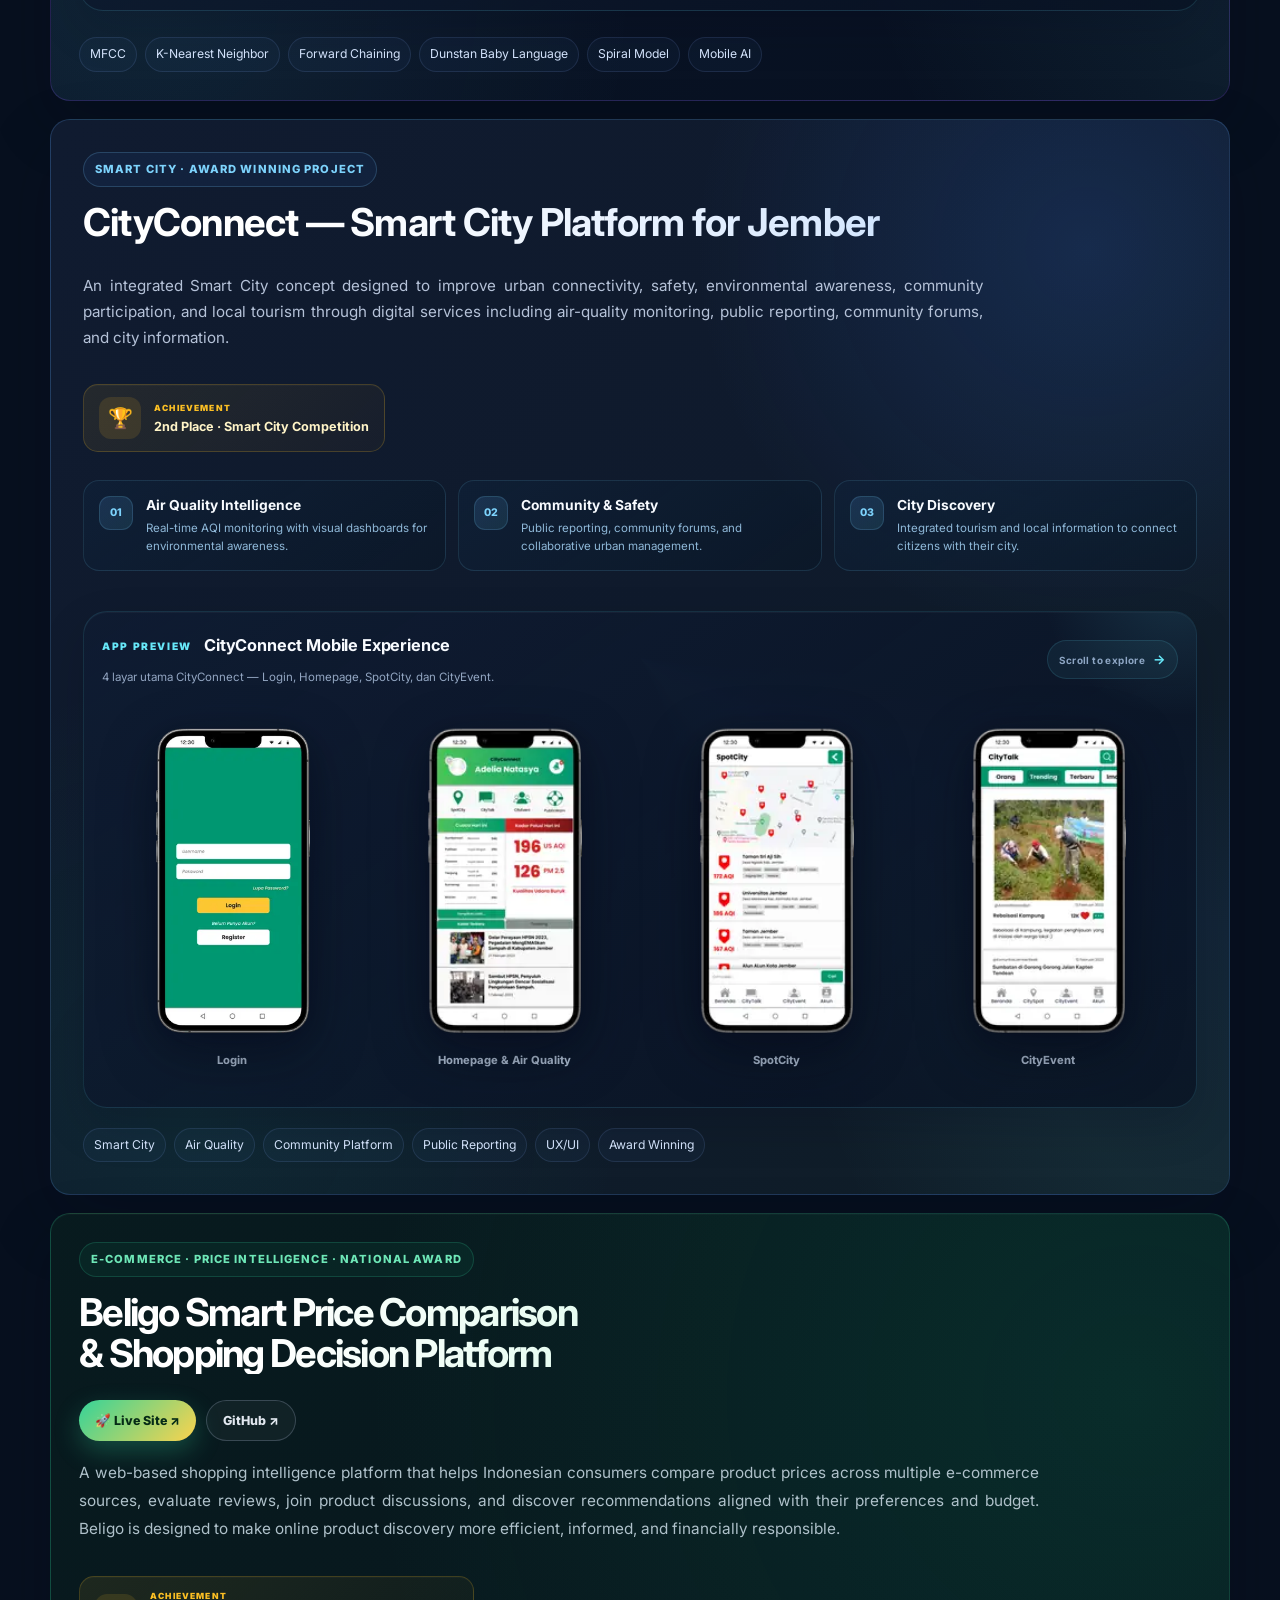
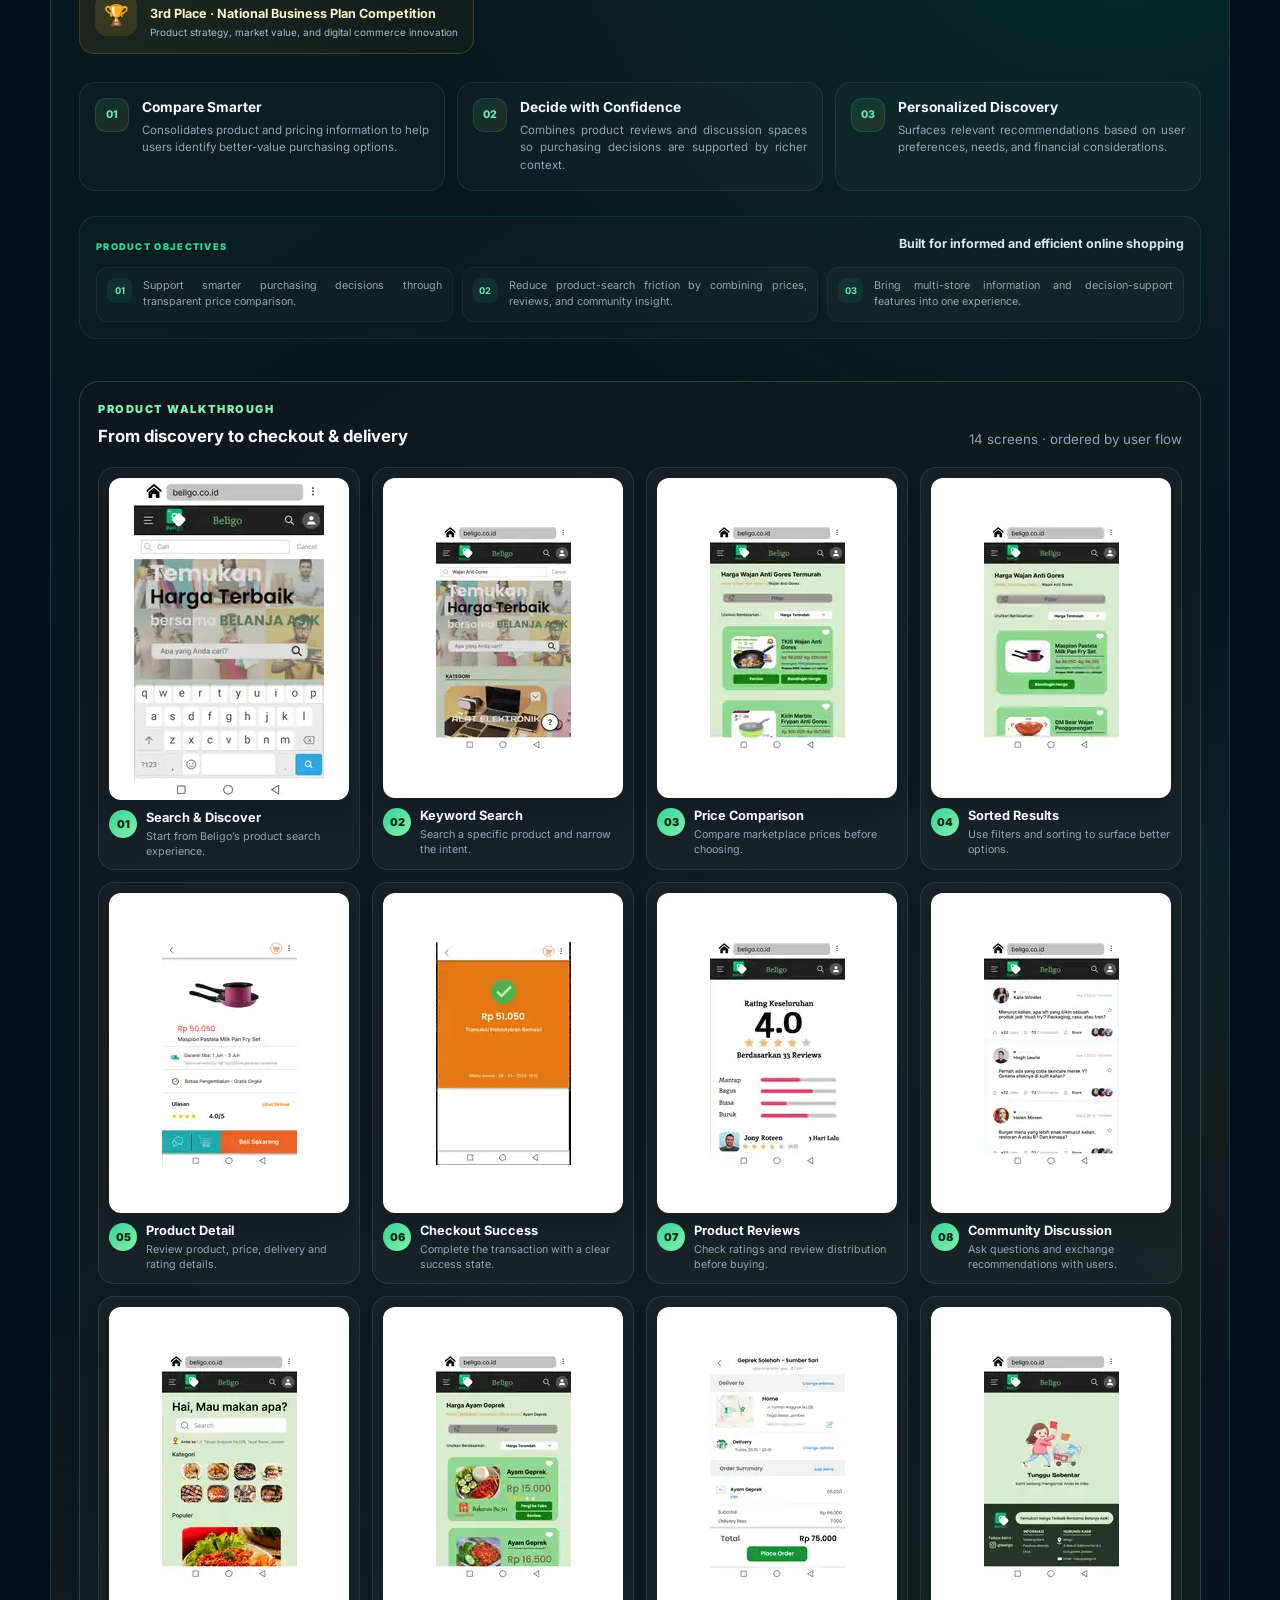
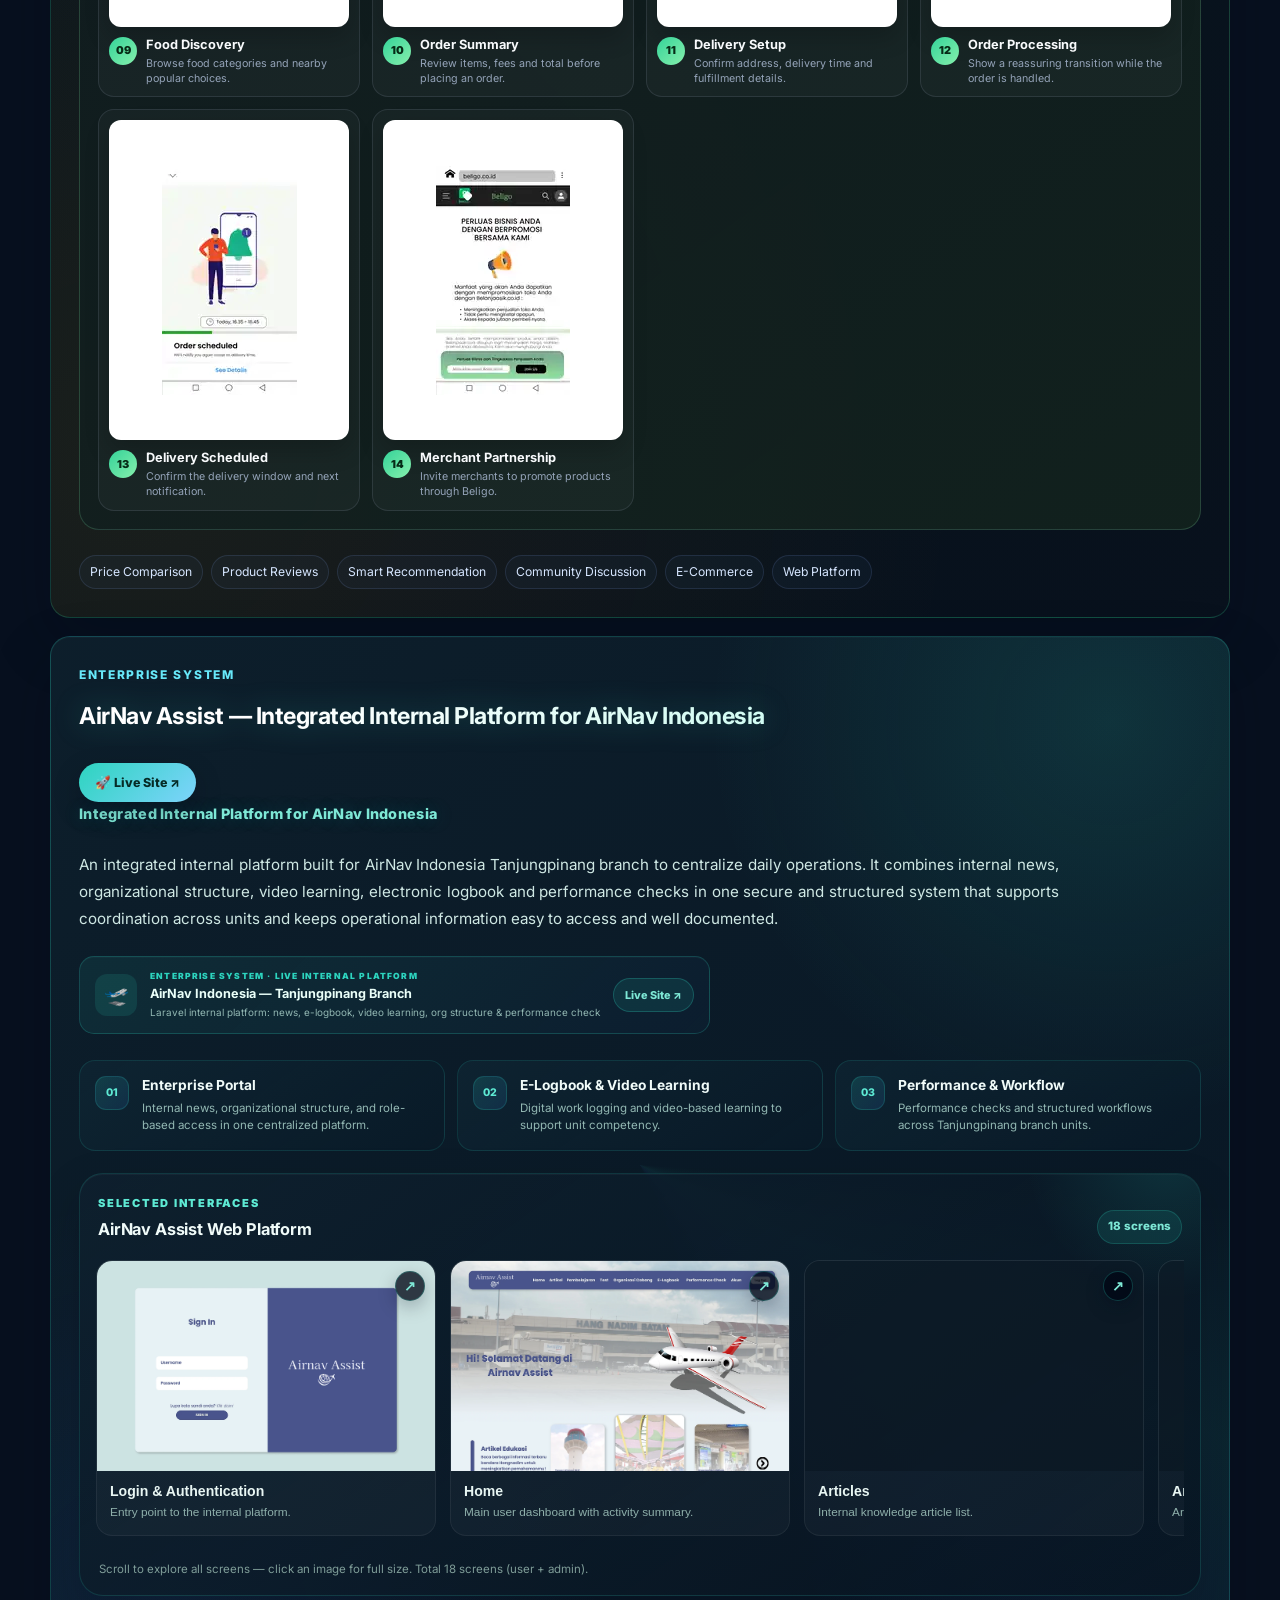
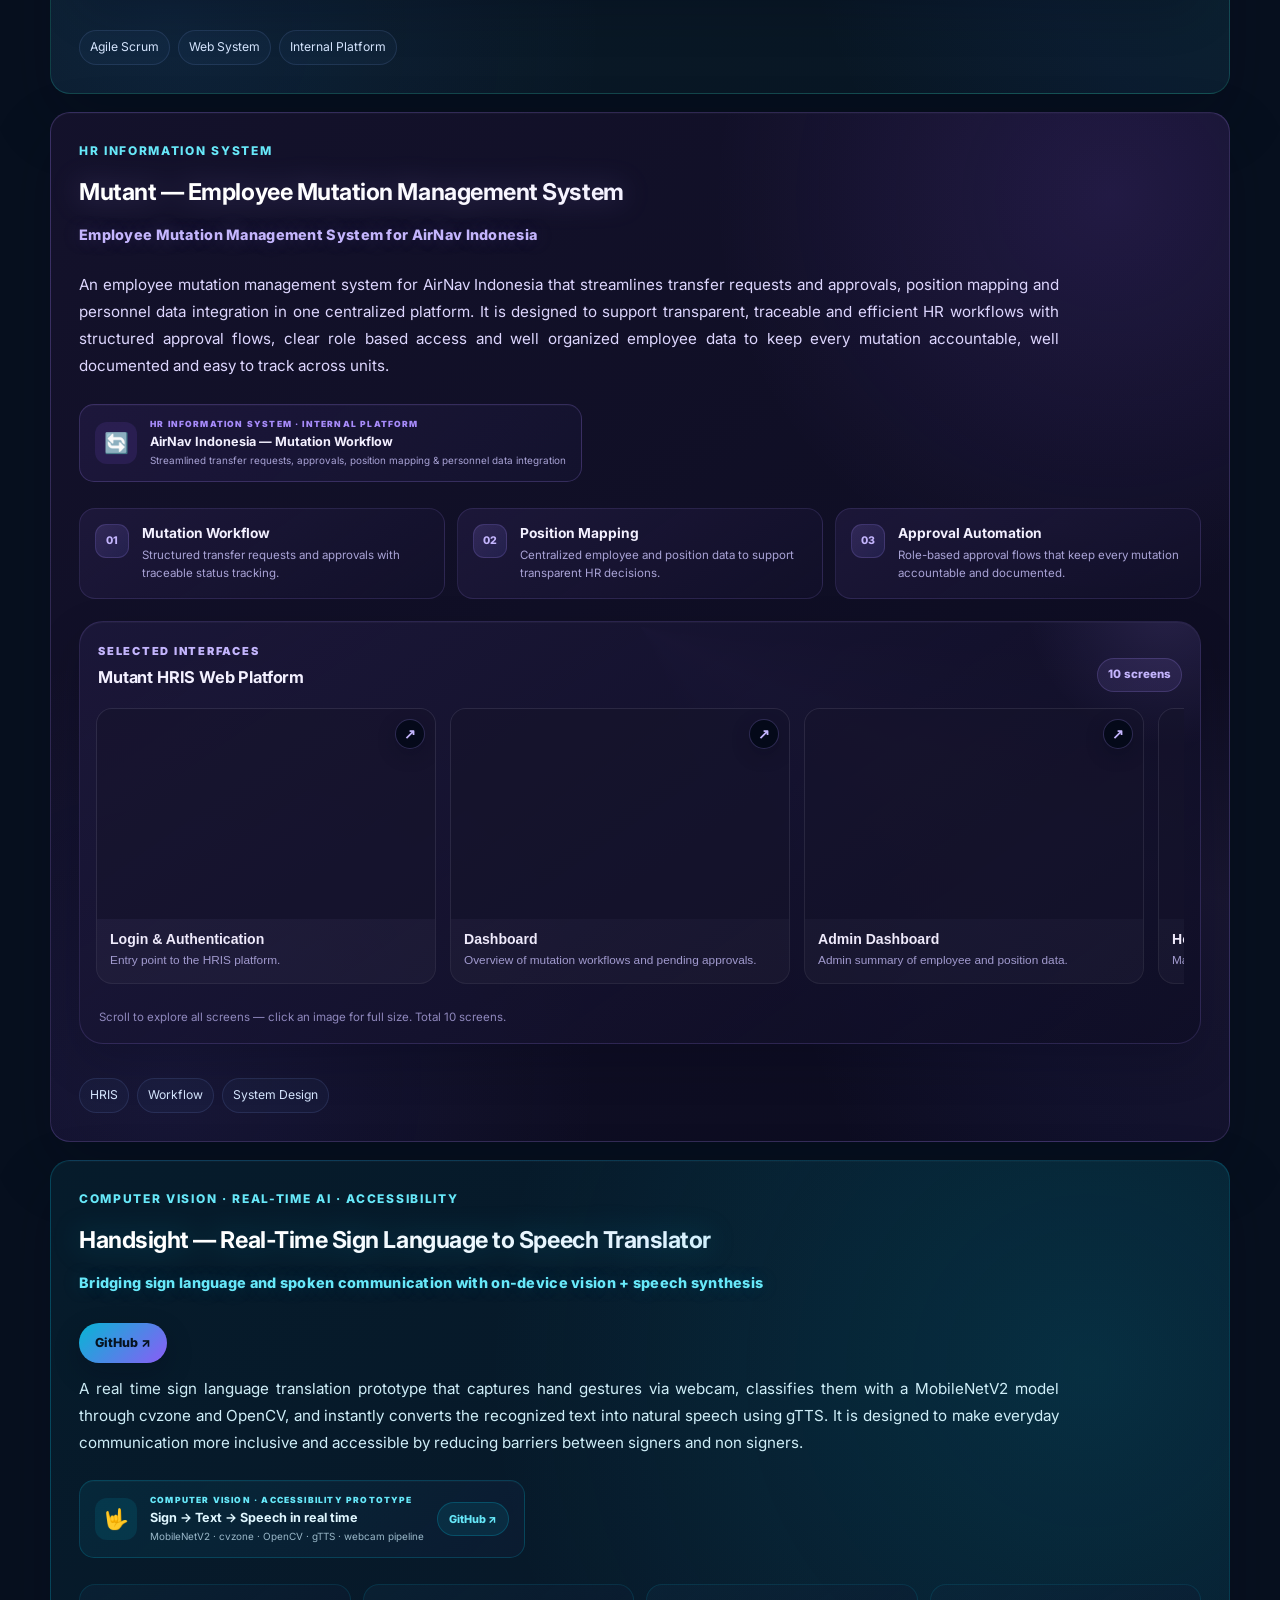
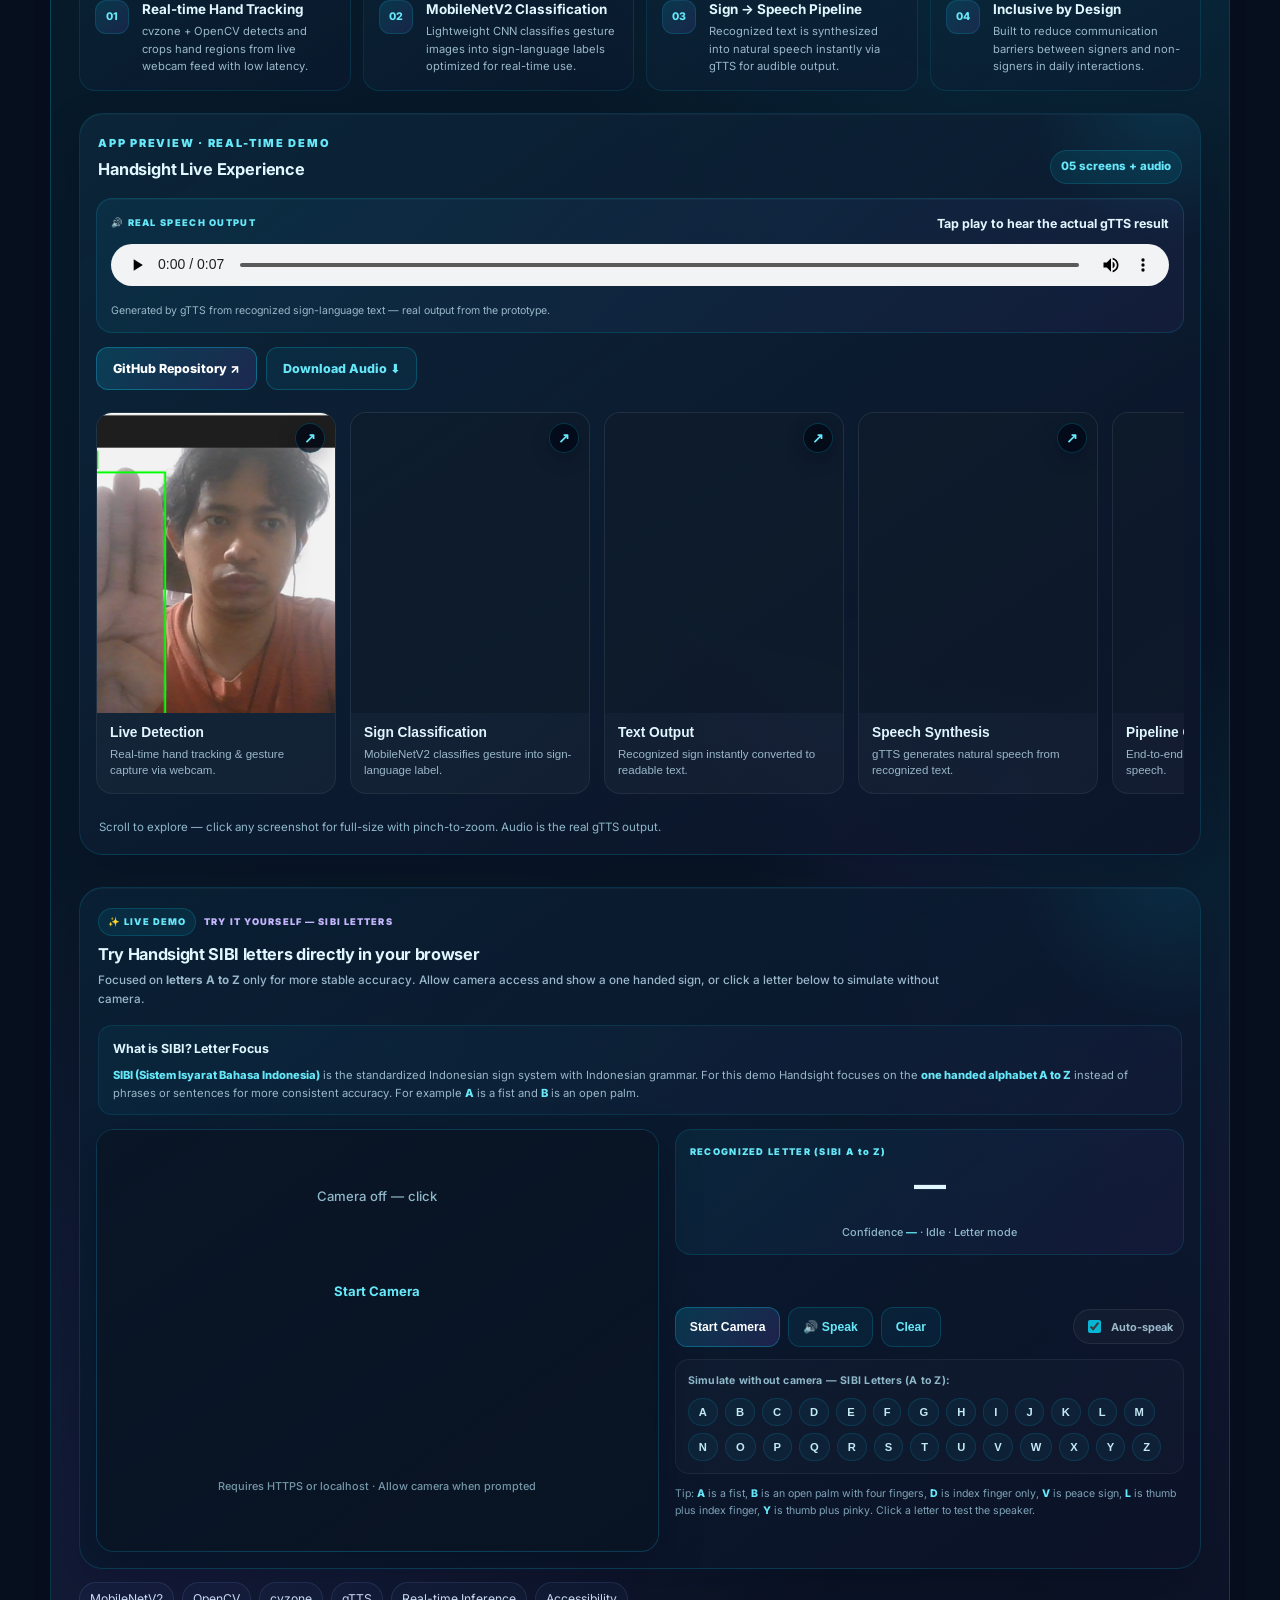
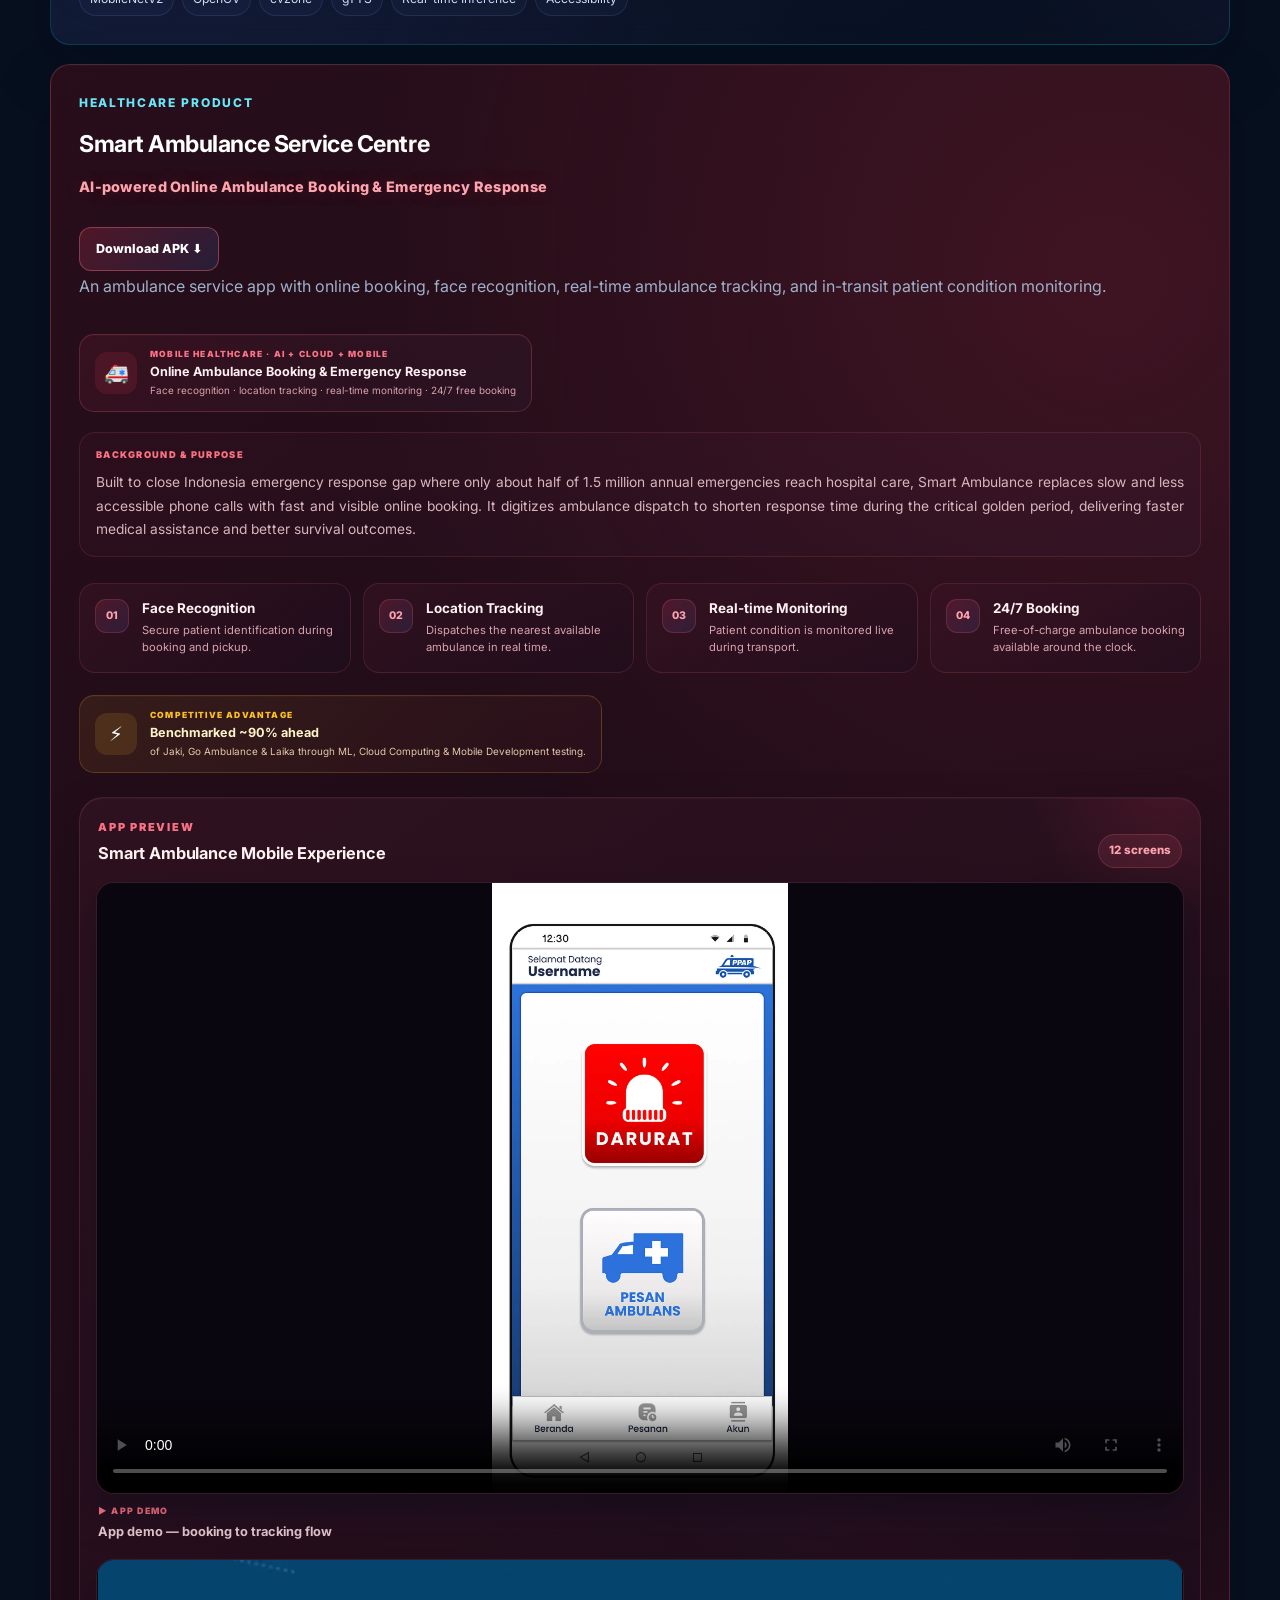
==== commit ce107c07: "Temancipta jadi slider 14 screens + badge umum + siap deploy Vercel" ====
--- a/index.html
+++ b/index.html
@@ -302,6 +302,6 @@
 </main>
 
 <footer><div class="container footer-inner"><span>© 2026 Anggito Karta Wijaya</span><span>Healthcare IT · Data · AI</span></div></footer>
-<script src="script.js?v=20260828-ambulance-v9"></script>
+<script src="script.js?v=20260916-temancipta-slide"></script>
 </body>
 </html>
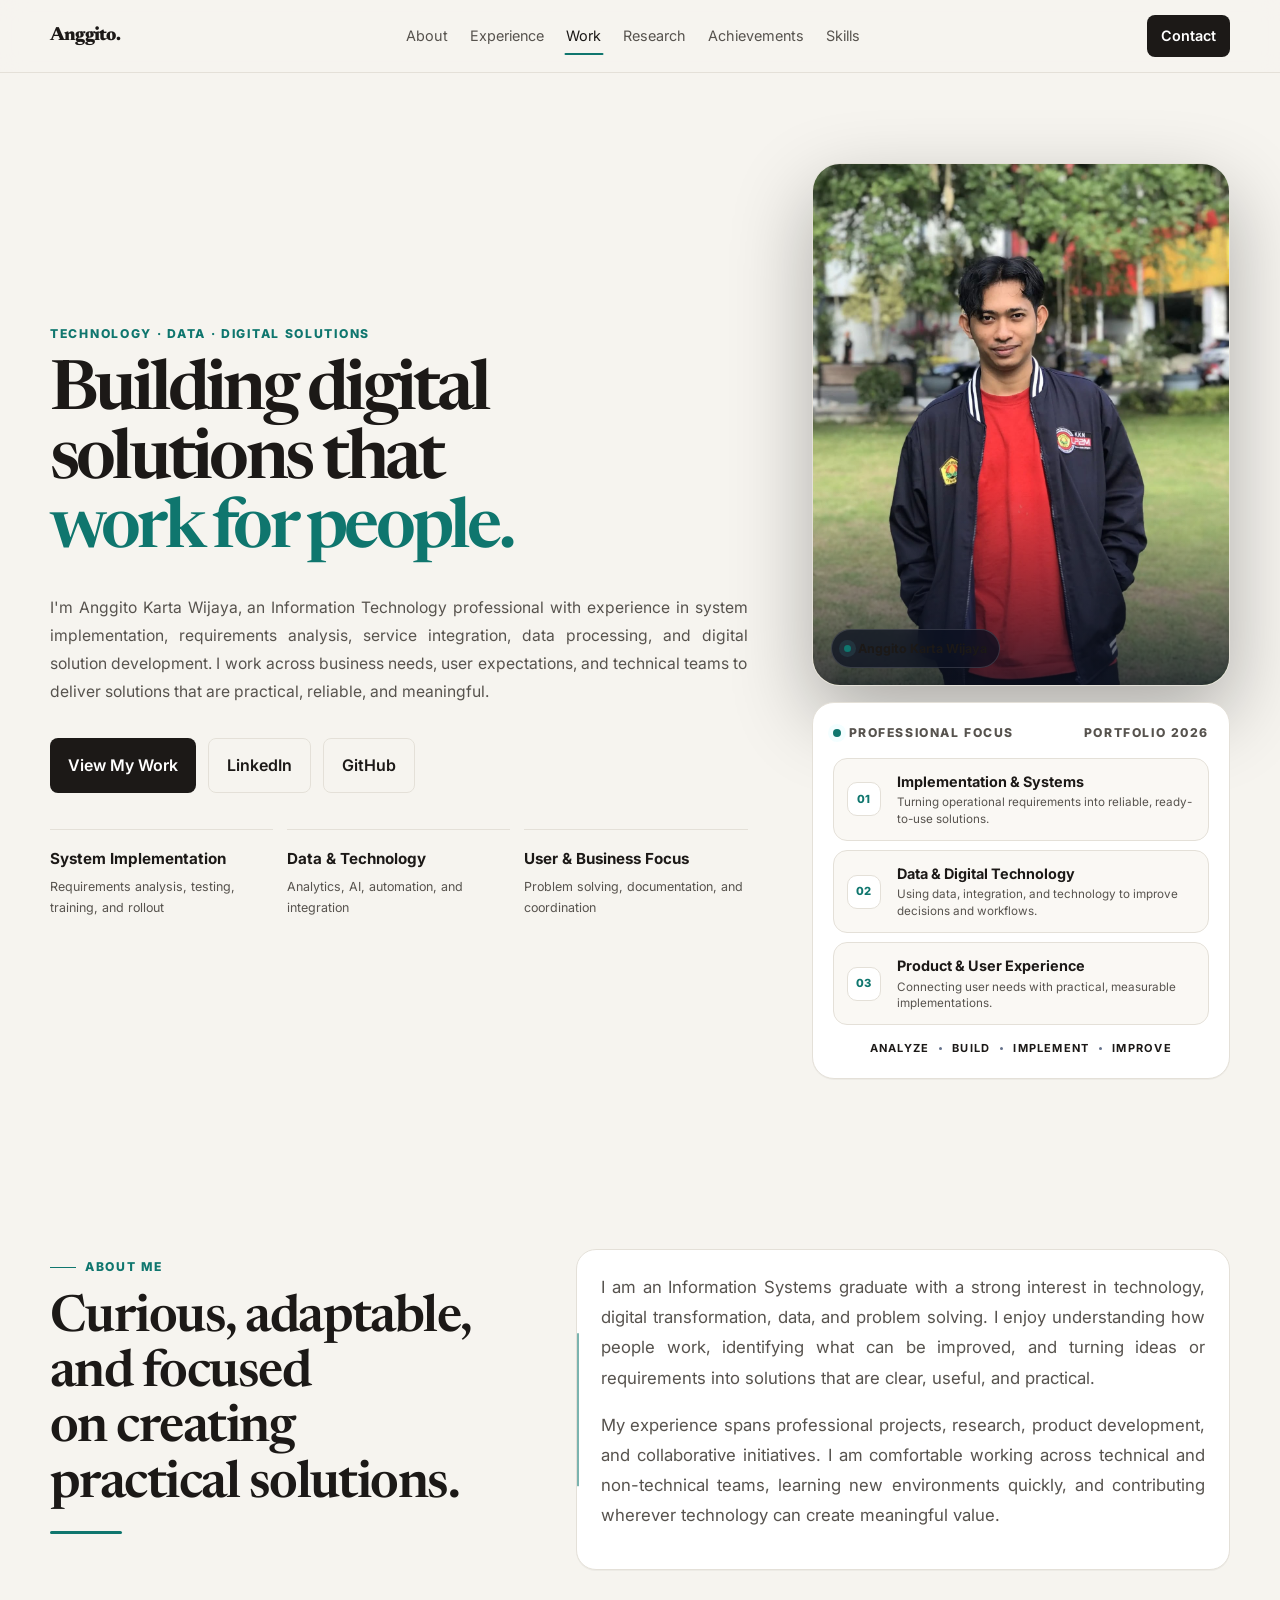
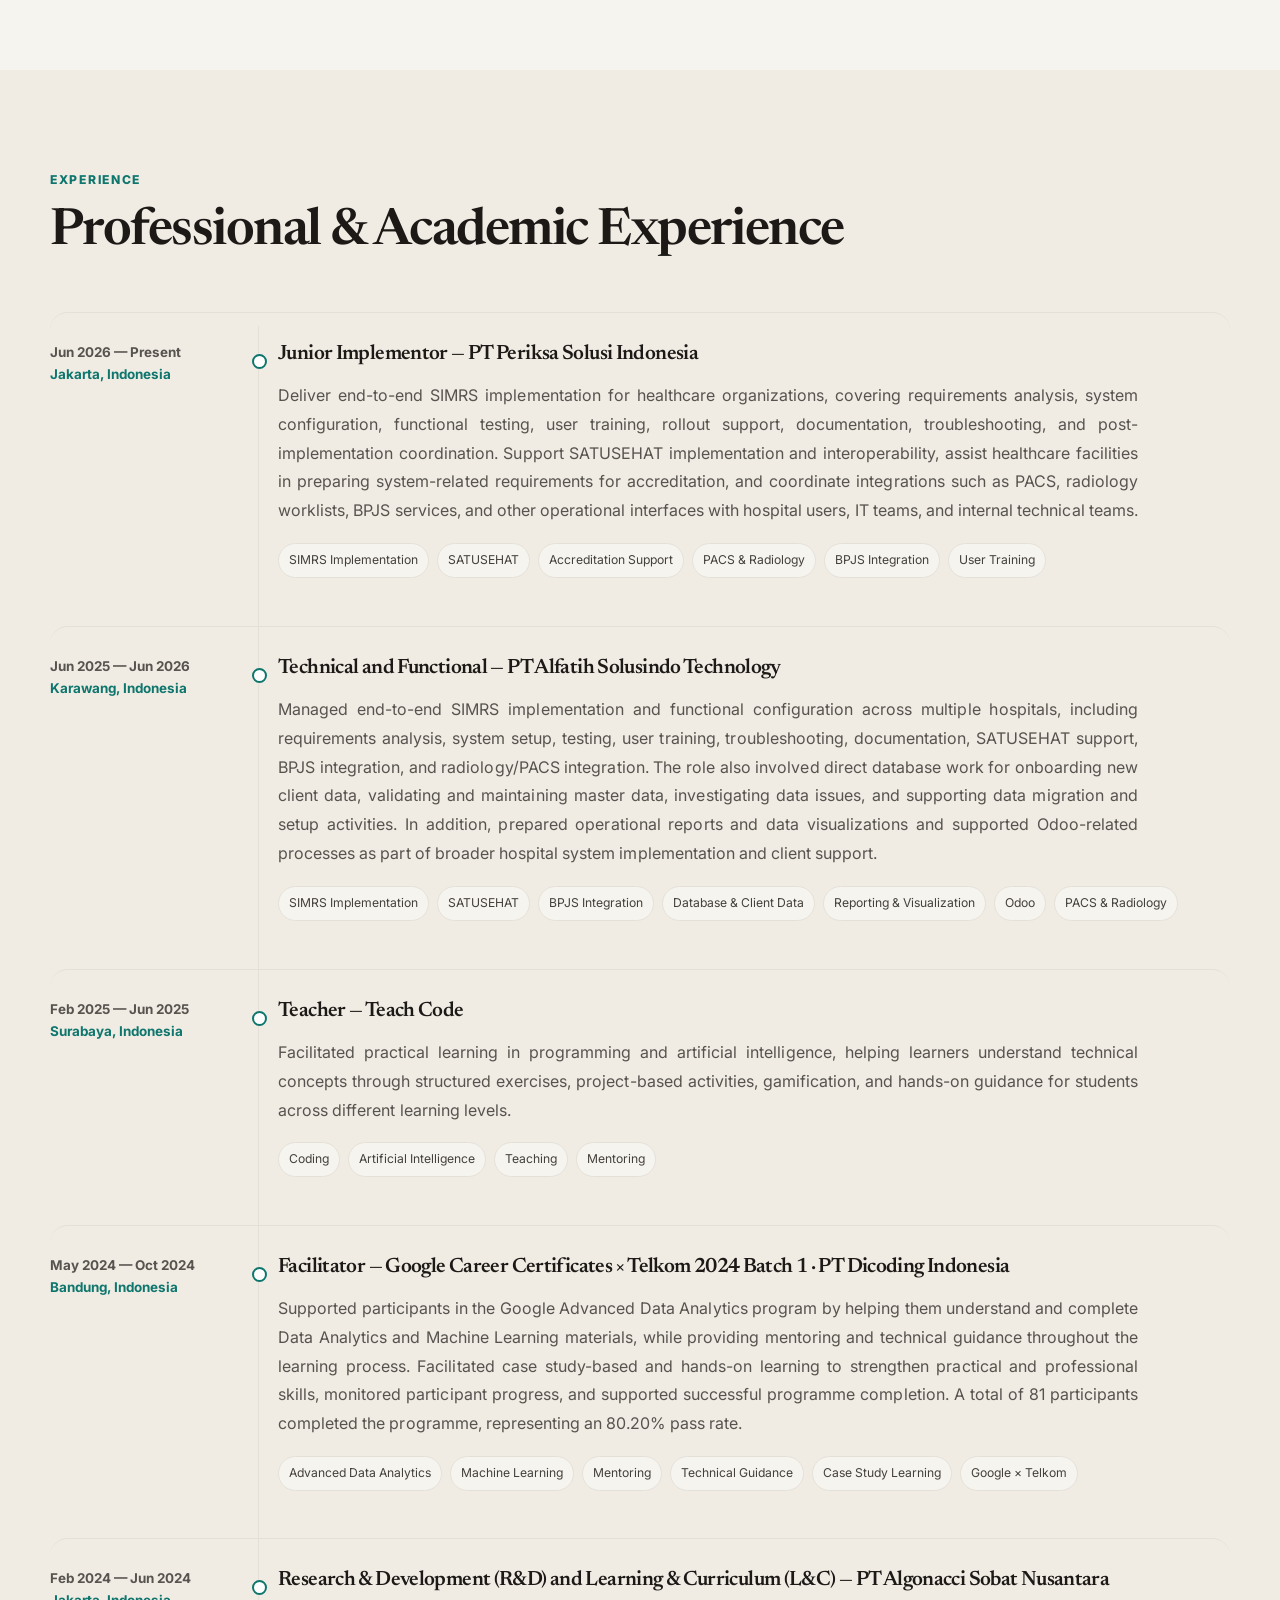
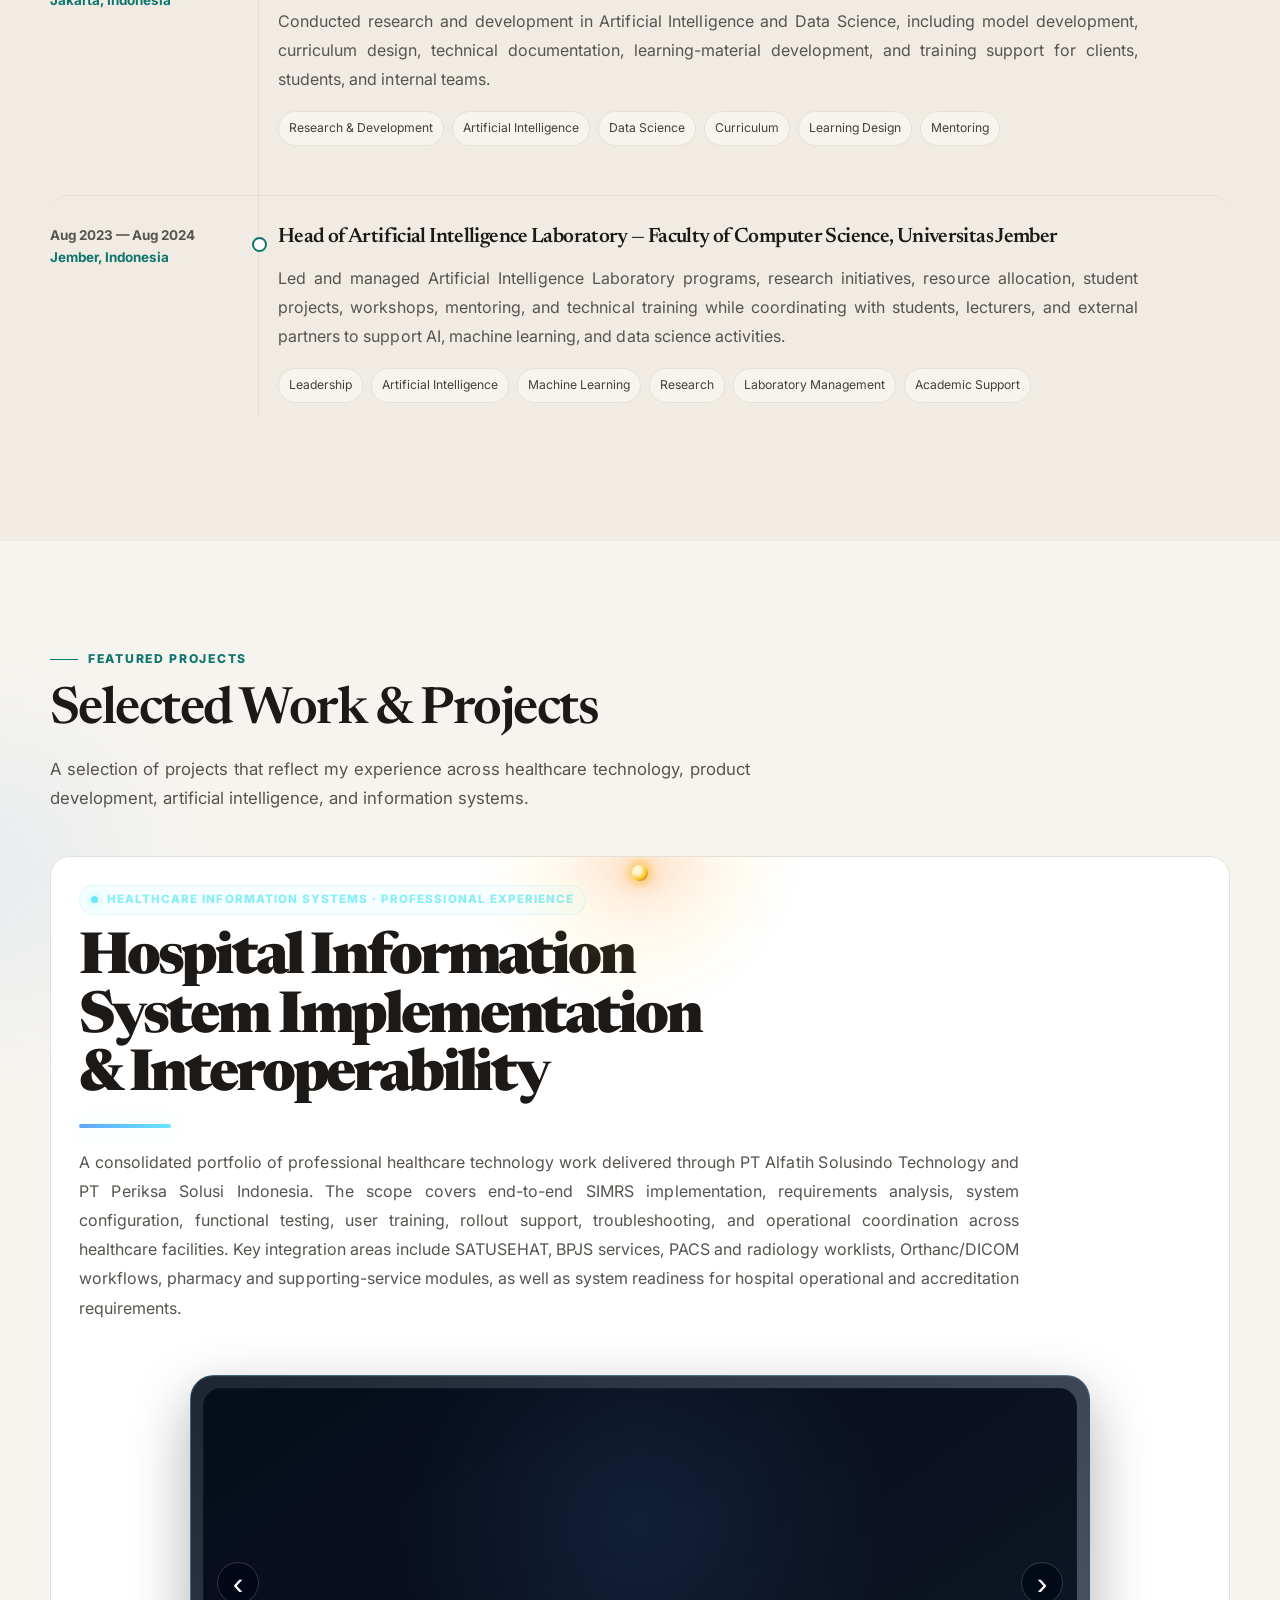
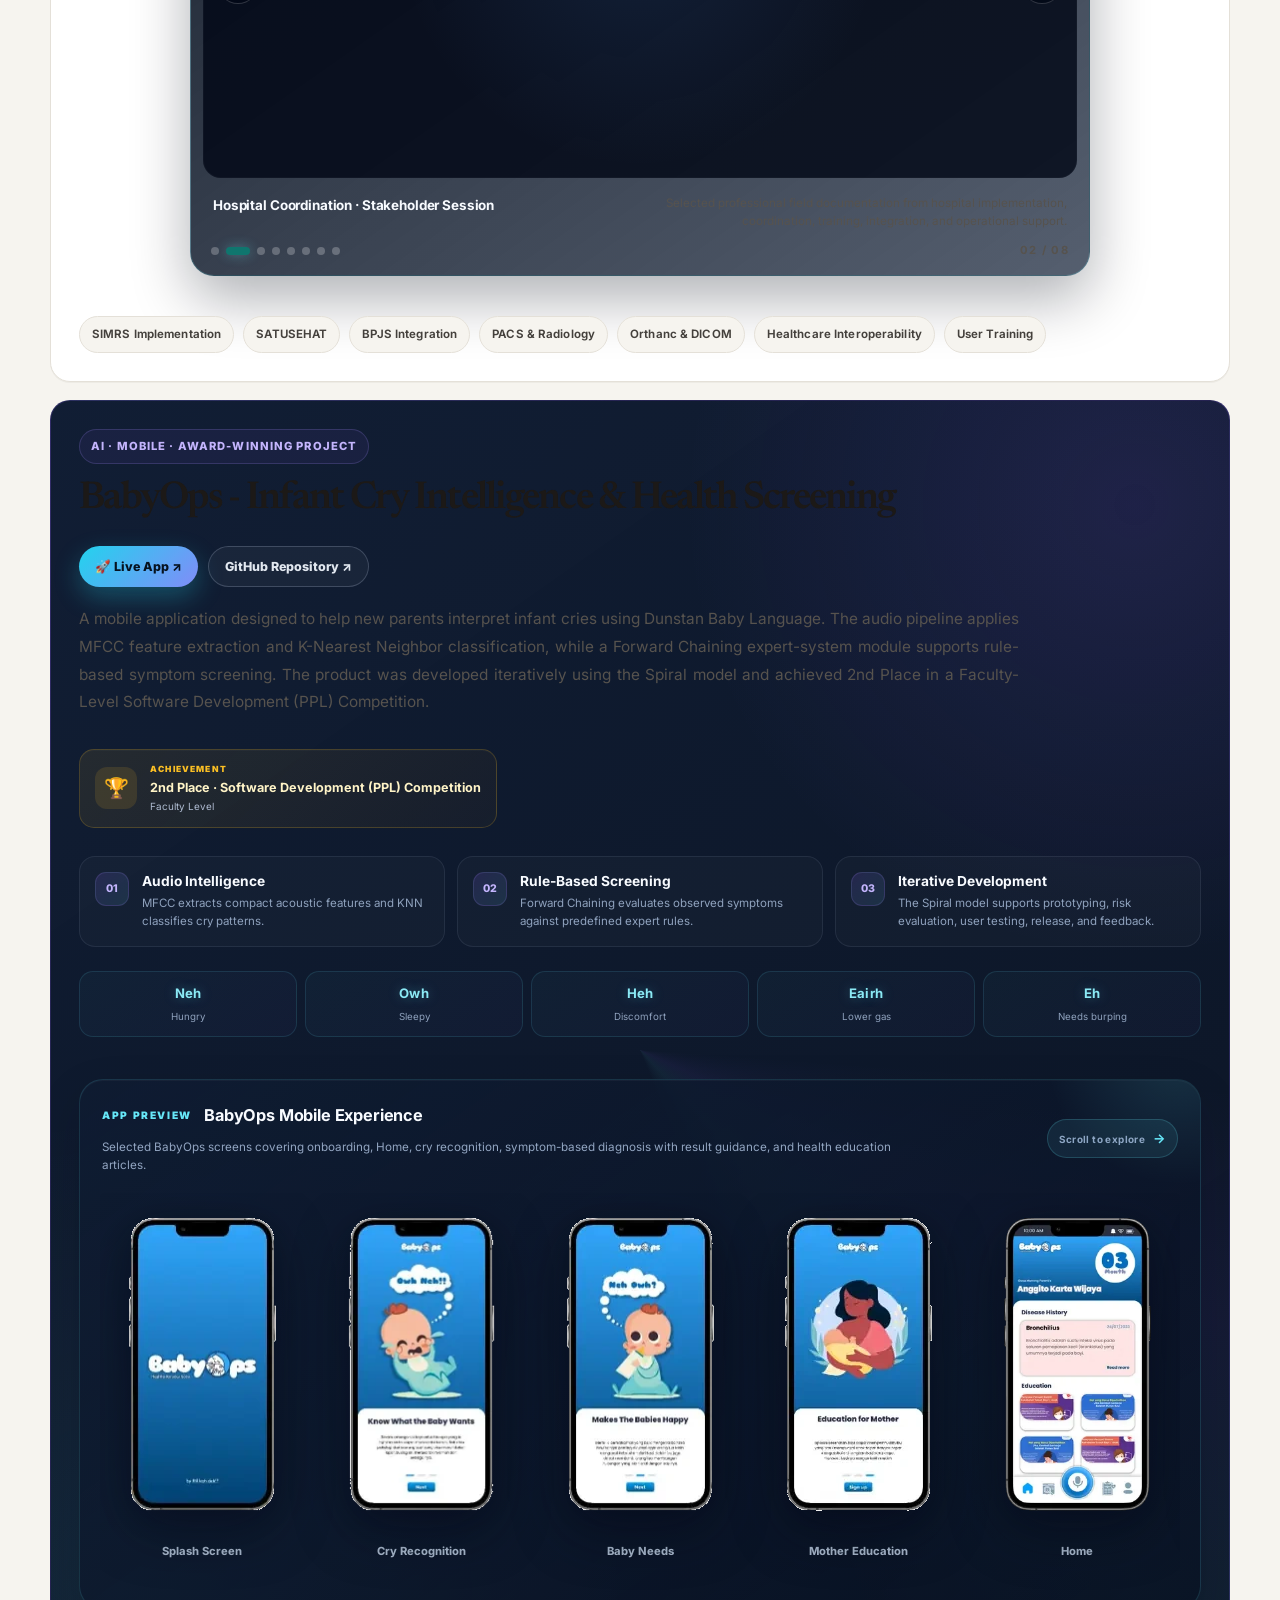
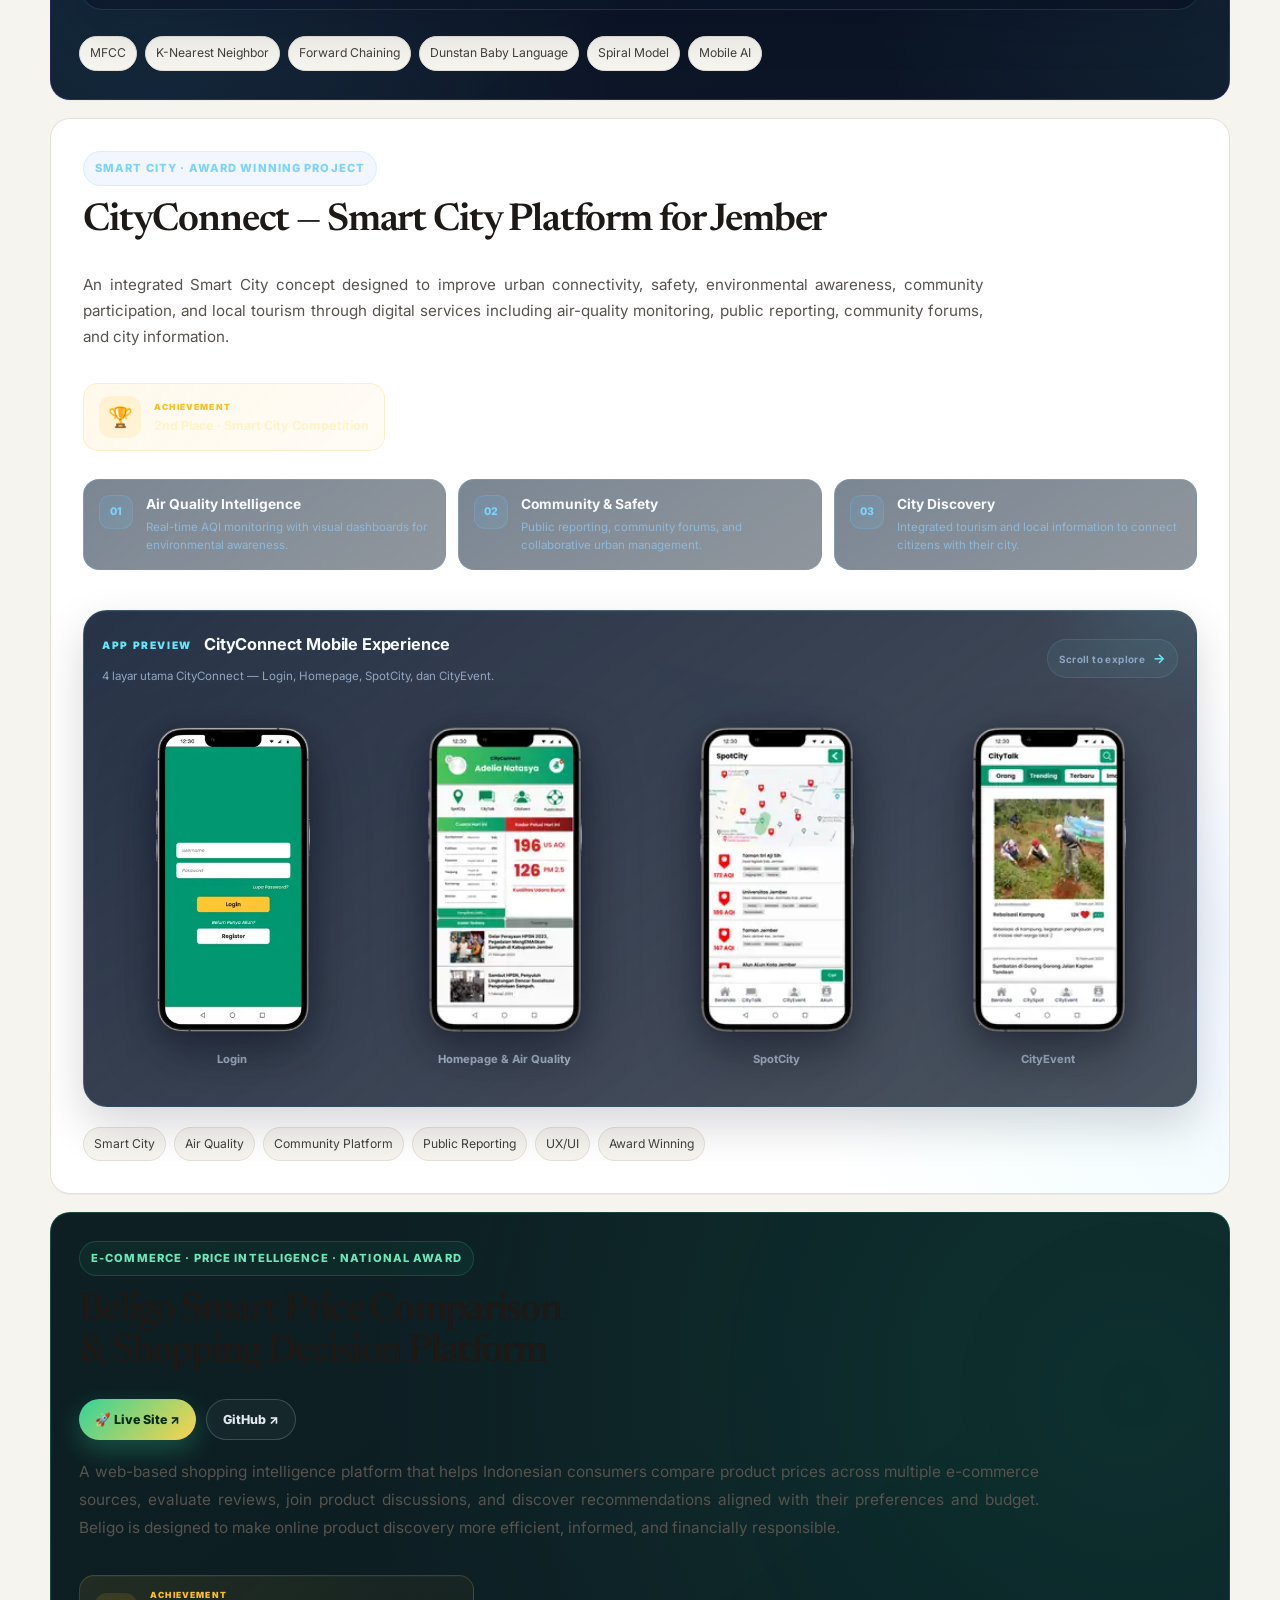
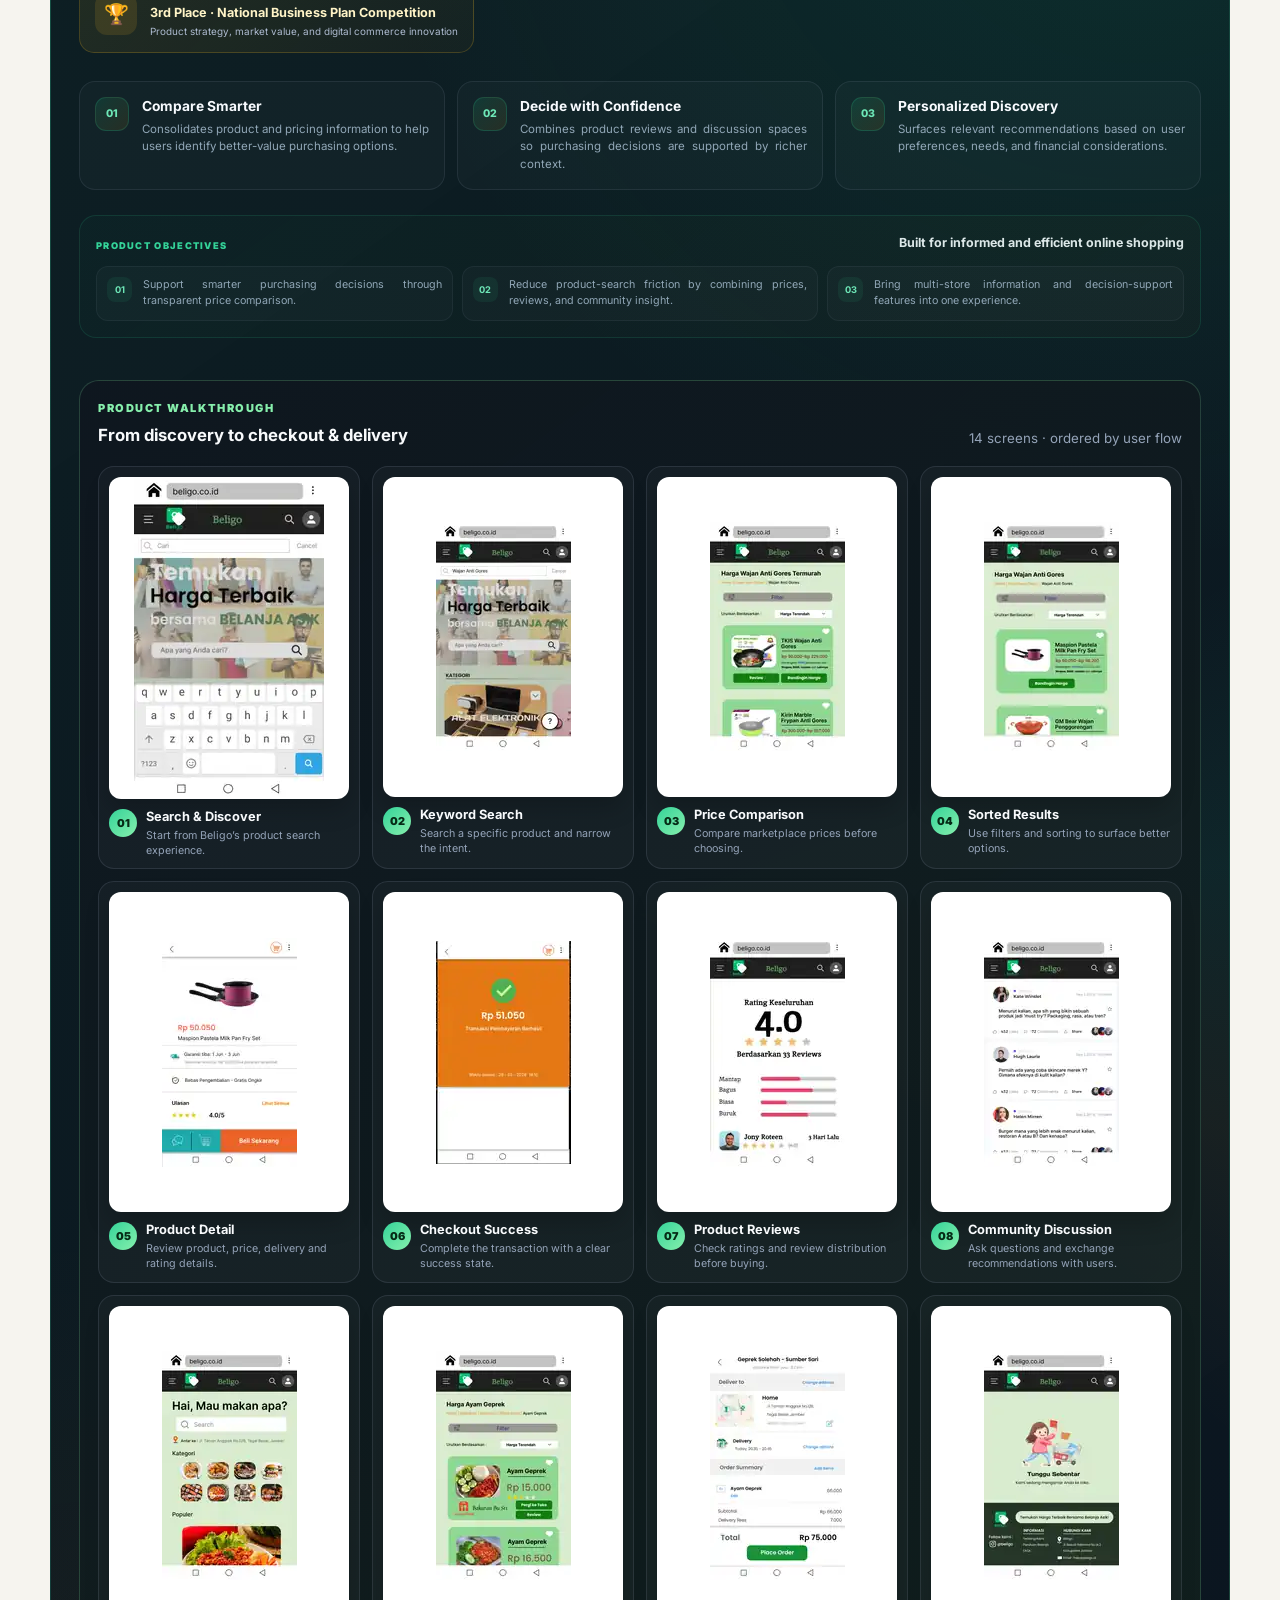
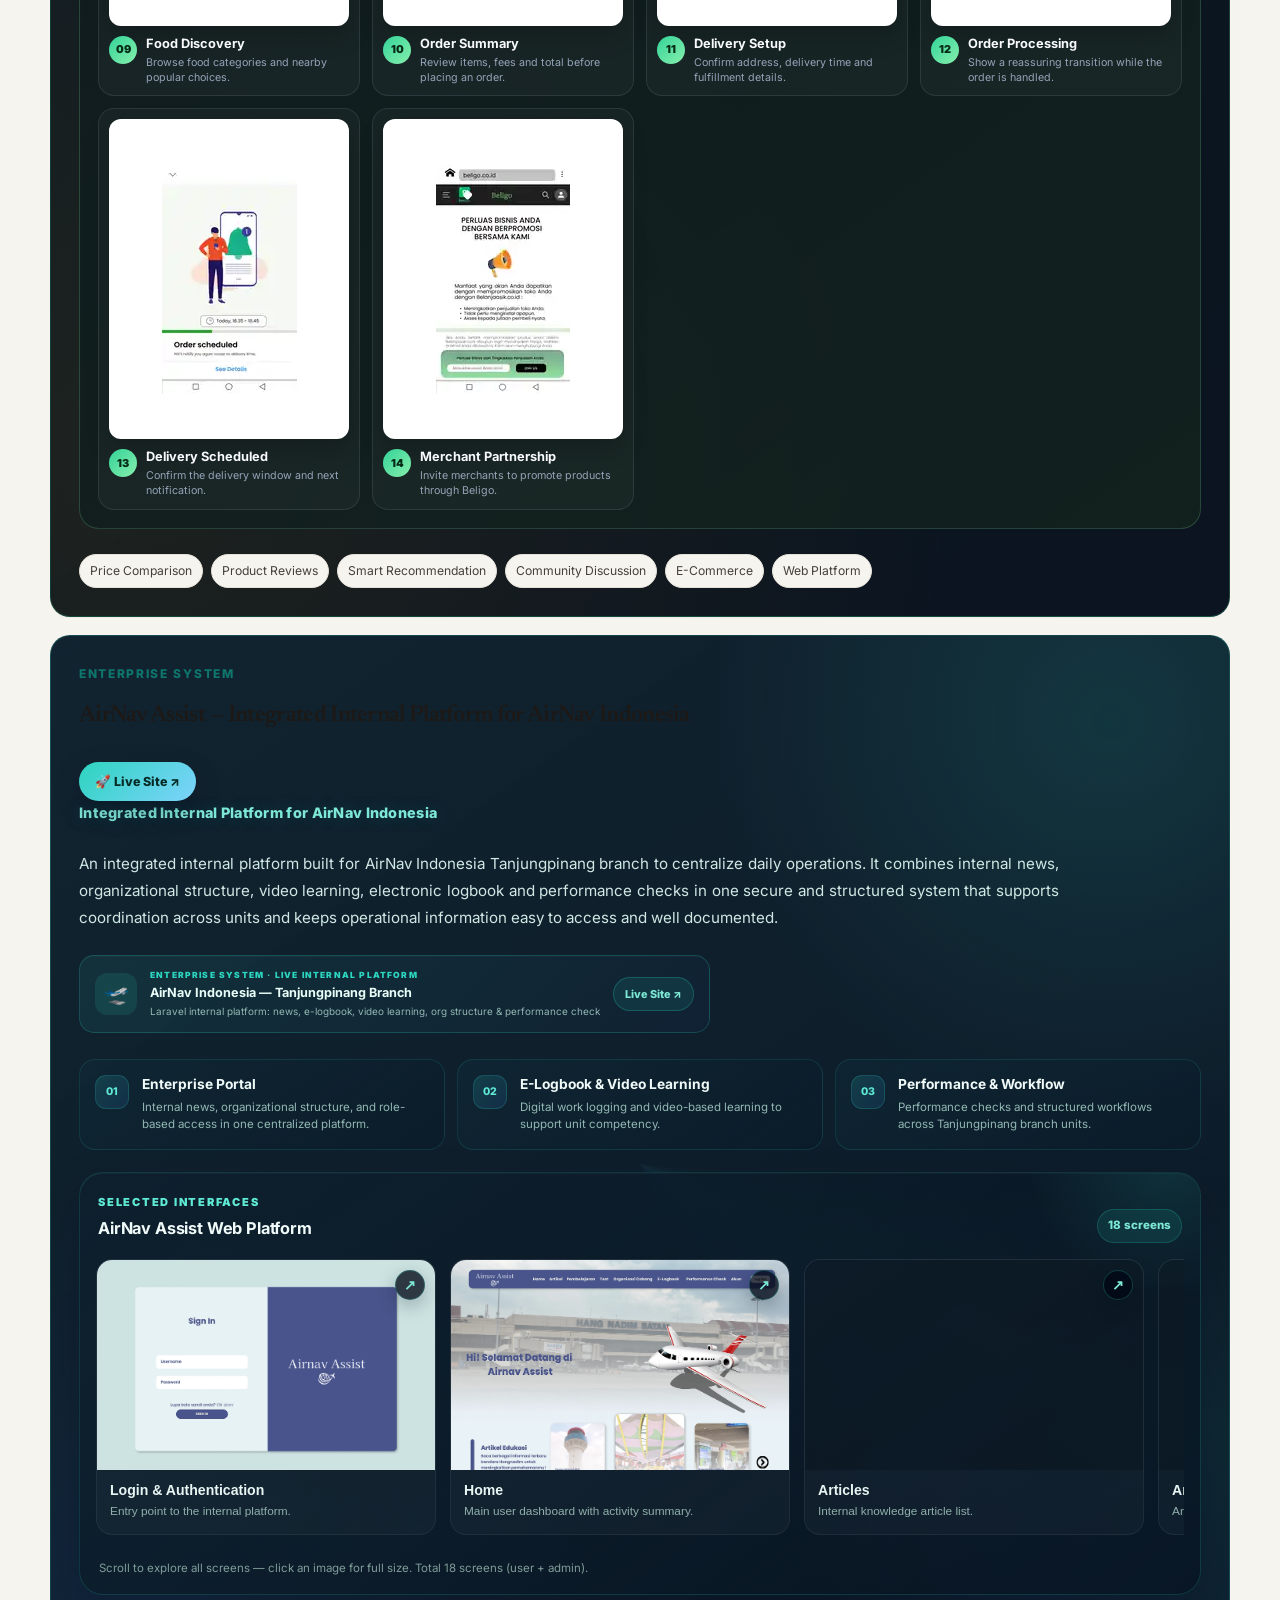
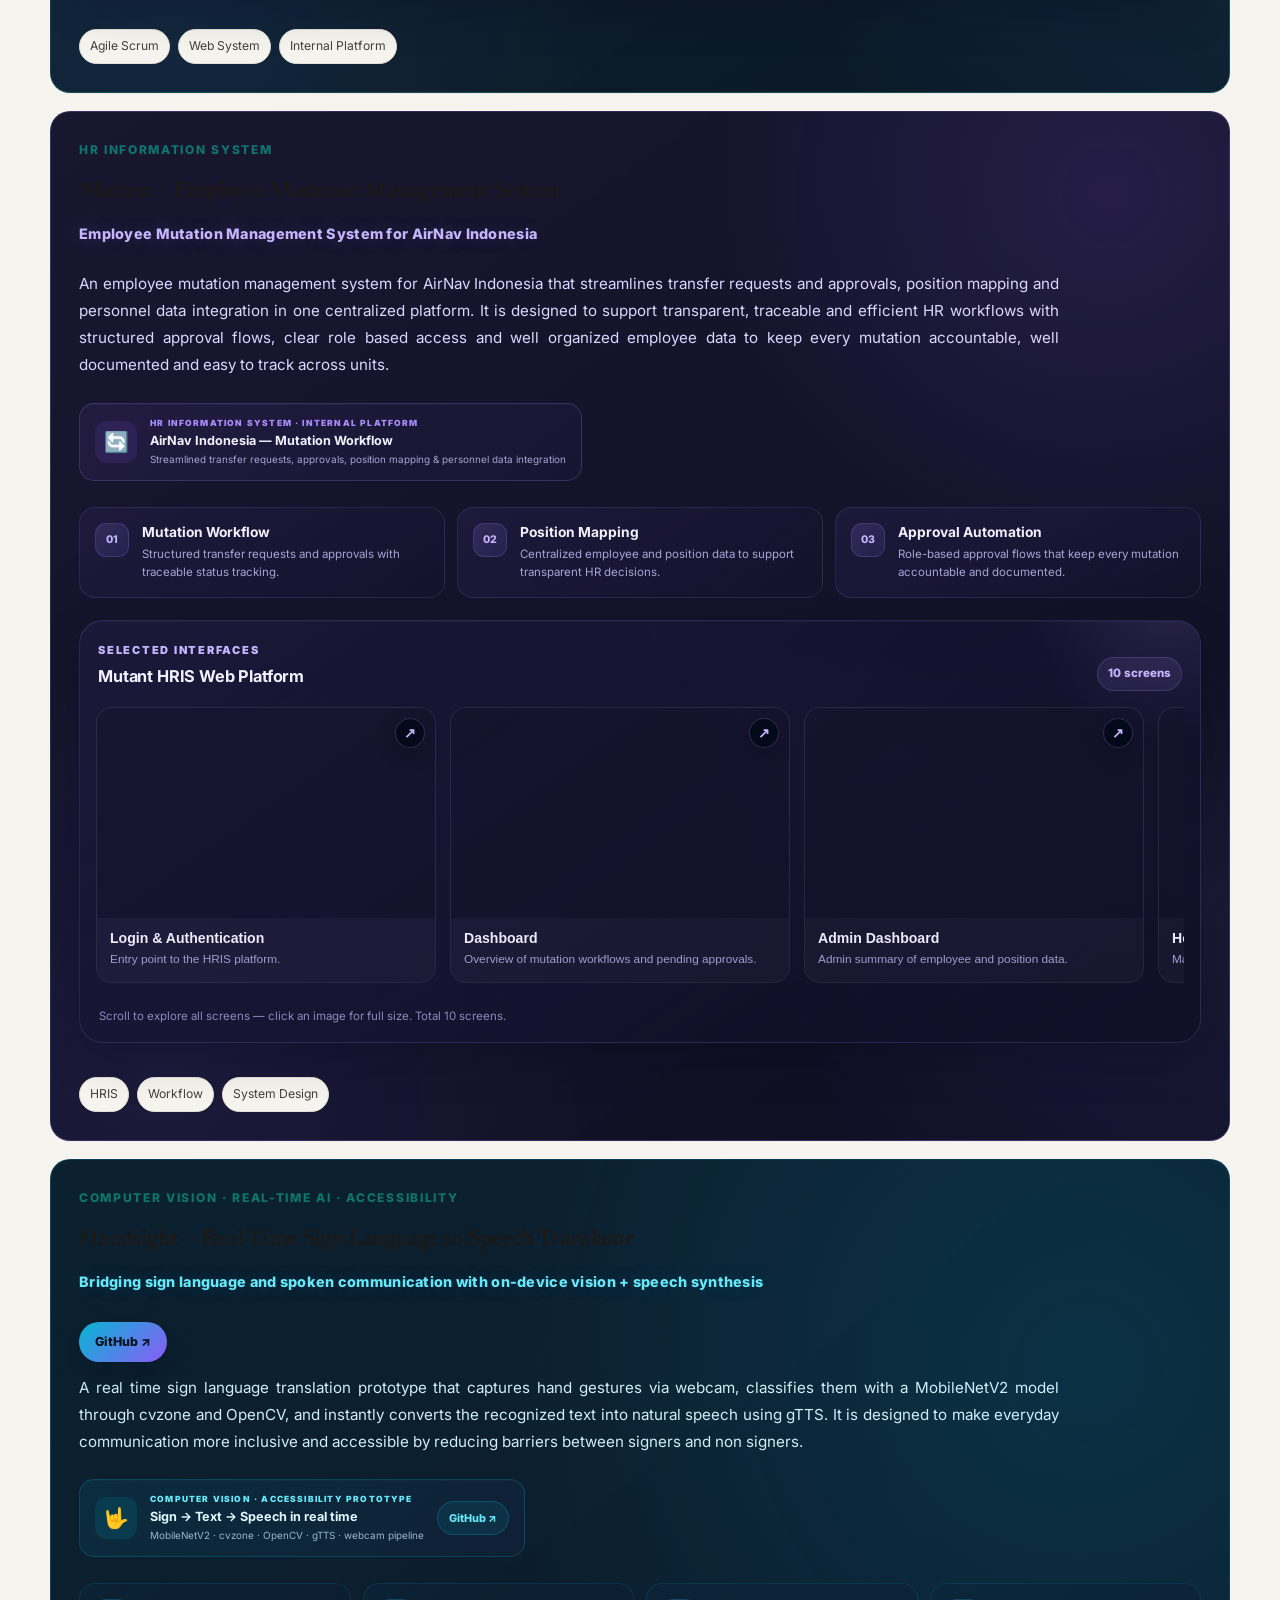
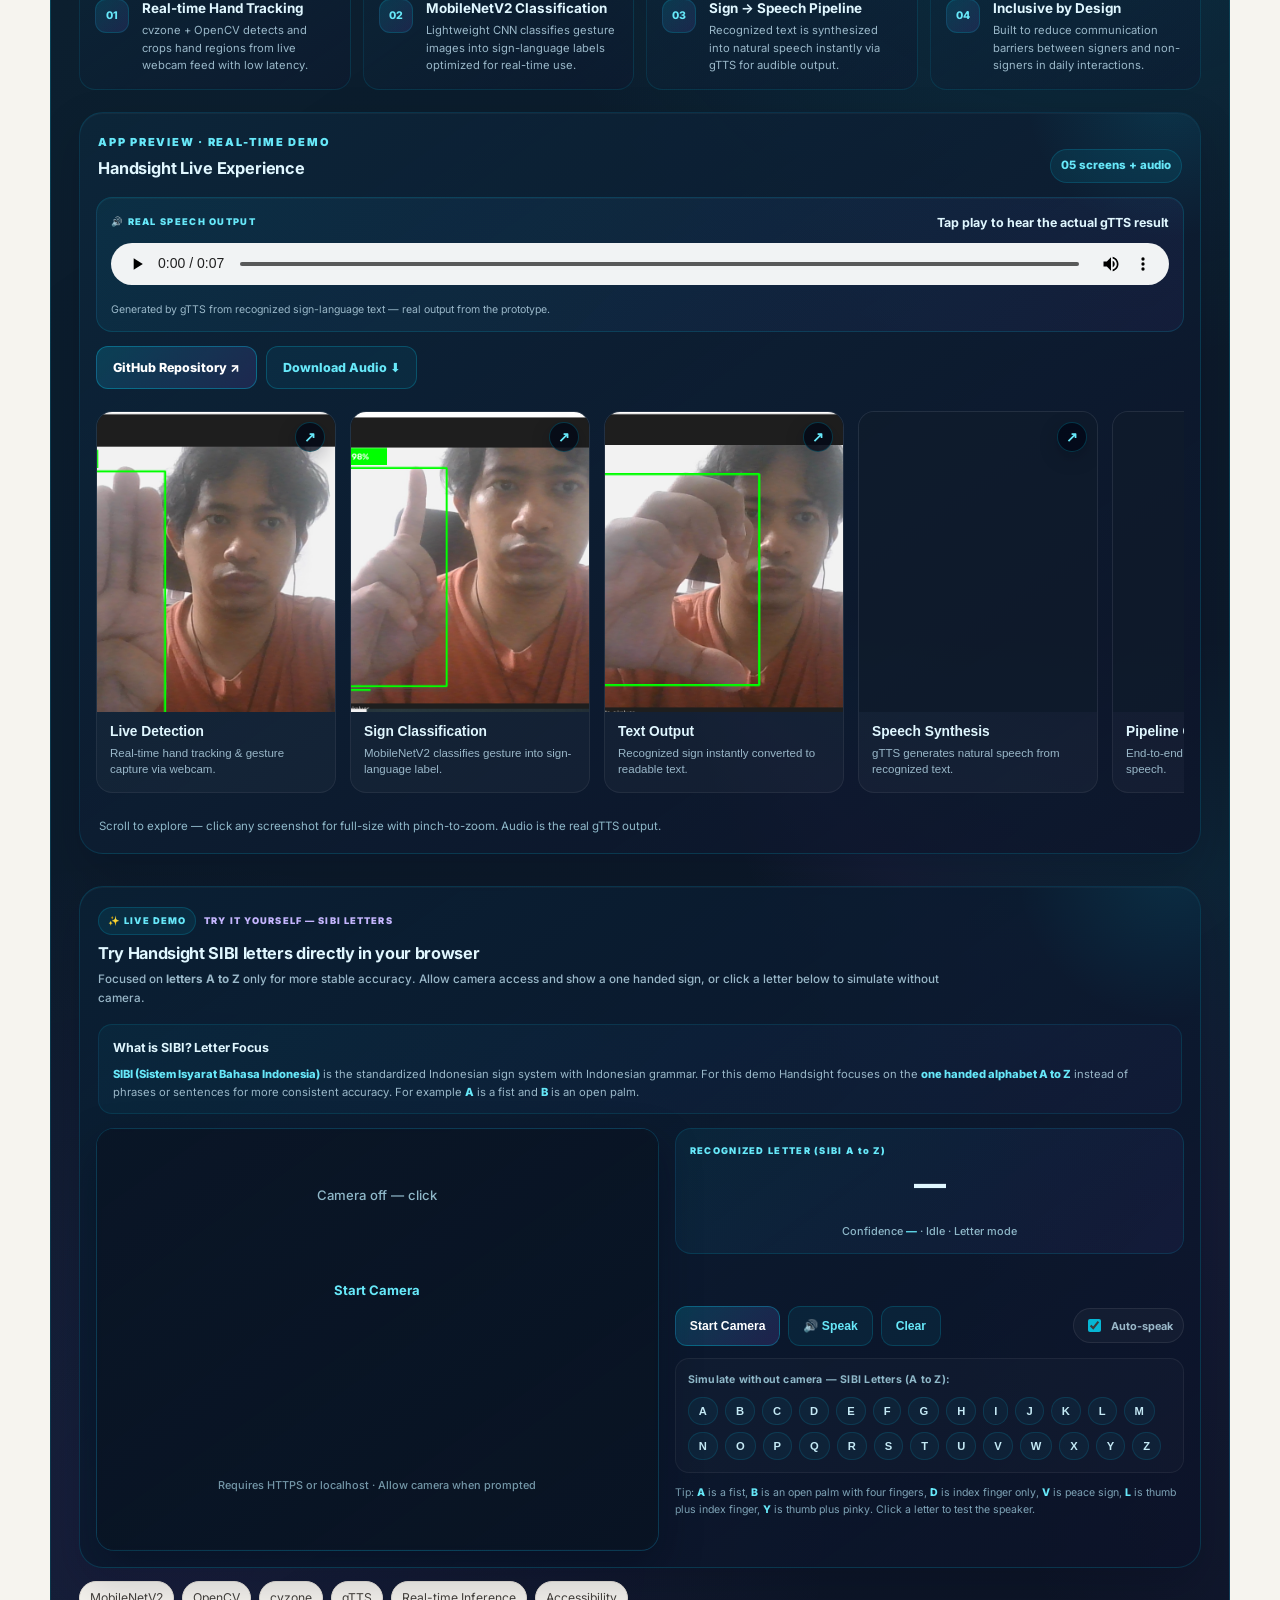
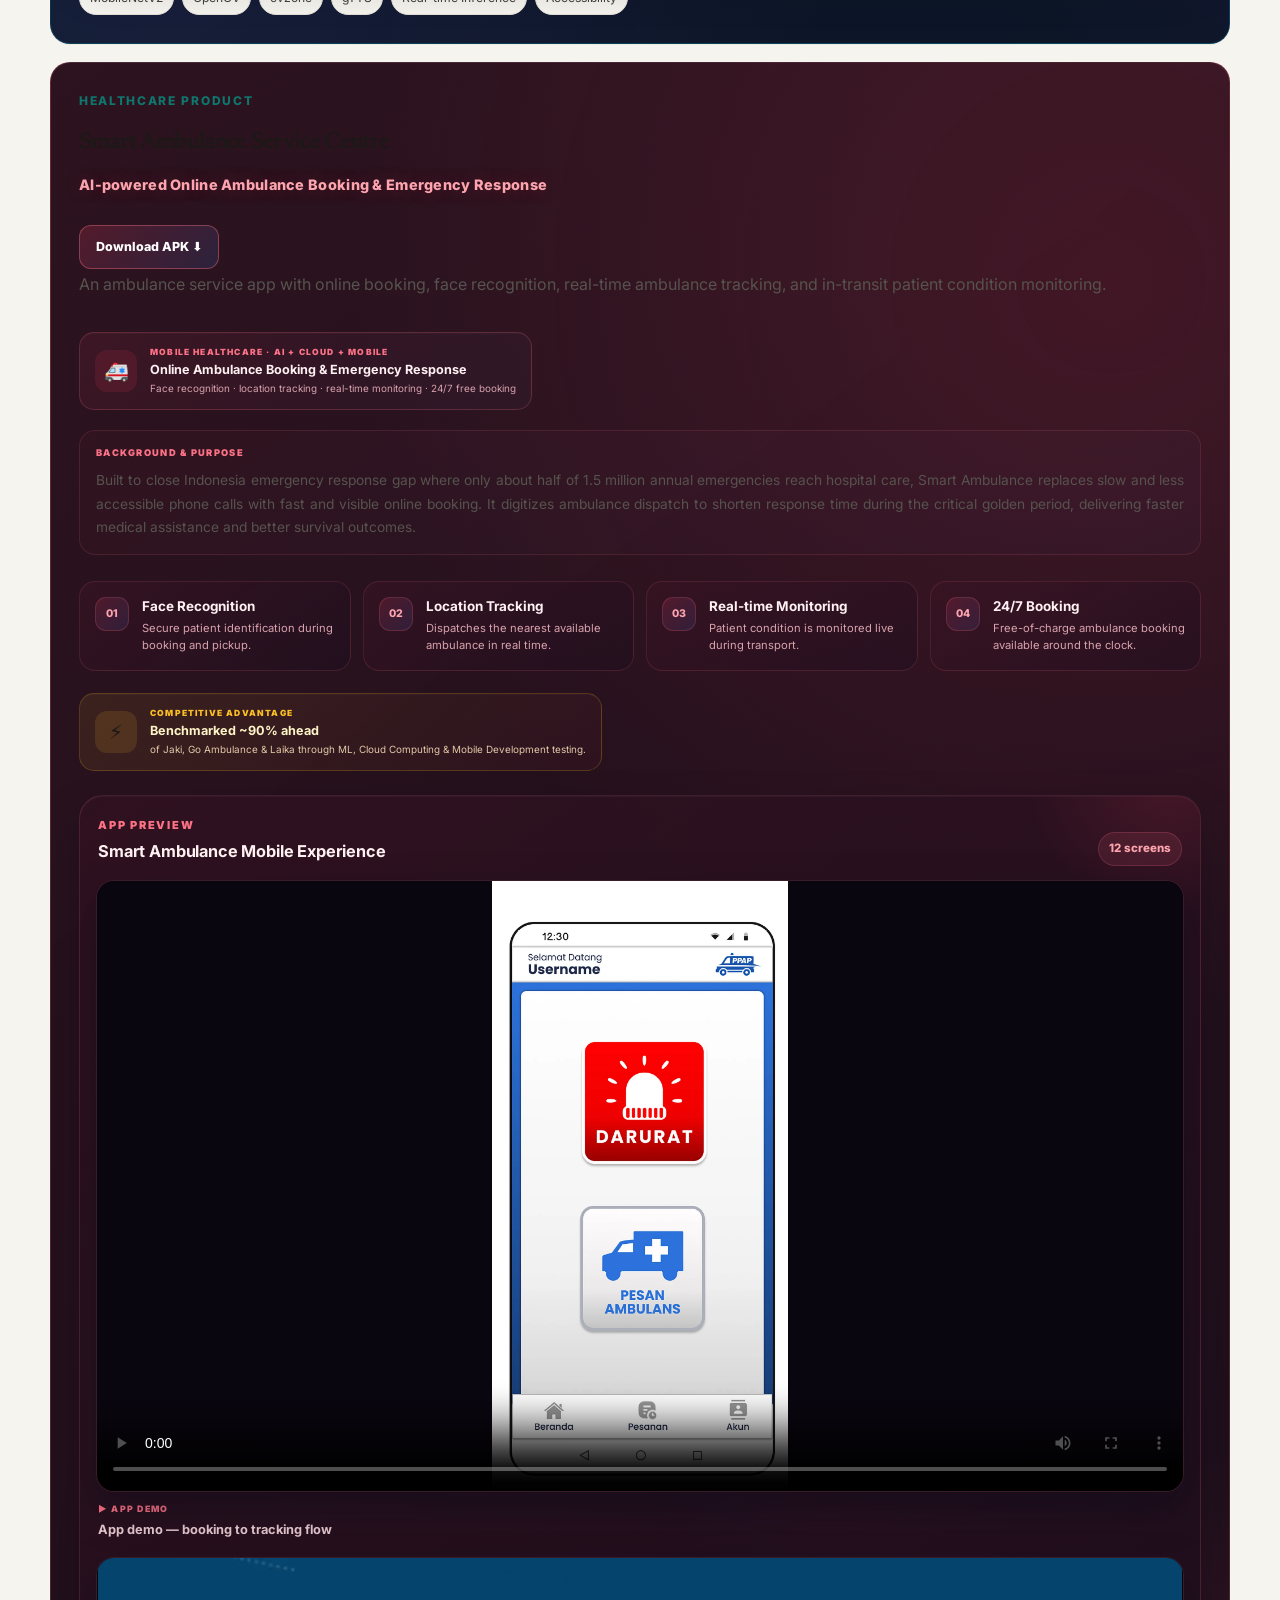
==== commit 7831df6e: "Tema editorial kertas: hilangkan glow AI, styling ala shadcn" ====
--- a/index.html
+++ b/index.html
@@ -7,10 +7,11 @@
   <meta name="description" content="Portfolio Anggito Karta Wijaya — Healthcare IT, Data, AI, Research, dan Implementation." />
   <link rel="preconnect" href="https://fonts.googleapis.com">
   <link rel="preconnect" href="https://fonts.gstatic.com" crossorigin>
-  <link href="https://fonts.googleapis.com/css2?family=Inter:wght@400;500;600;700;800&display=swap" rel="stylesheet">
+  <link href="https://fonts.googleapis.com/css2?family=Inter:wght@400;500;600;700;800&family=Newsreader:ital,opsz,wght@0,6..72,500;0,6..72,600;1,6..72,500&display=swap" rel="stylesheet">
   <link rel="stylesheet" href="style.css" />
   <link rel="stylesheet" href="hero-enhancements.css" />
   <link rel="stylesheet" href="mobile-enhancements.css?v=20260826-2" />
+  <link rel="stylesheet" href="editorial-theme.css?v=20260916-editorial" />
   <style id="research-polish">
     /* ===== Research Heading — pro & animated ===== */
     #research .section-heading{max-width:920px}
--- a/editorial-theme.css
+++ b/editorial-theme.css
@@ -0,0 +1,195 @@
+/* Editorial / shadcn-like: paper, charcoal, one teal accent. No glow, no gradient text. */
+:root{
+  --bg:#f6f4ef;
+  --panel:#ffffff;
+  --soft:#f0ece4;
+  --text:#1c1917;
+  --muted:#57534e;
+  --line:#e4e0d8;
+  --accent:#0f766e;
+  --accent2:#0f766e;
+  --max:1180px;
+}
+html{background:var(--bg)}
+body{
+  background:var(--bg)!important;
+  color:var(--text)!important;
+  font-family:Inter,ui-sans-serif,system-ui,sans-serif;
+}
+h1,h2,h3,.brand,.contact-heading{
+  font-family:"Newsreader",Georgia,"Times New Roman",serif;
+  font-weight:600;
+  letter-spacing:-.03em;
+}
+h1 span,h2,h3{
+  background:none!important;
+  -webkit-background-clip:unset!important;
+  background-clip:unset!important;
+  color:var(--text)!important;
+  filter:none!important;
+  animation:none!important;
+  text-shadow:none!important;
+}
+h1{color:var(--text)!important;font-size:clamp(2.4rem,5vw,4.4rem)!important;line-height:1.08!important}
+h1 span{color:var(--accent)!important}
+.lead,.section-copy,p{color:var(--muted)}
+.eyebrow,.timeline-meta,.research-type,.education-year,.cert-card span{
+  color:var(--accent)!important;
+  letter-spacing:.14em!important;
+  animation:none!important;
+  text-shadow:none!important;
+  filter:none!important;
+}
+.nav{
+  background:rgba(246,244,239,.92)!important;
+  border-bottom:1px solid var(--line)!important;
+  box-shadow:none!important;
+  backdrop-filter:blur(12px);
+}
+.nav::before,.nav::after{display:none!important}
+.brand::after{
+  content:"Anggito."!important;
+  background:none!important;
+  -webkit-background-clip:unset!important;
+  background-clip:unset!important;
+  color:var(--text)!important;
+  animation:none!important;
+  font-family:"Newsreader",Georgia,serif!important;
+  font-size:1.2rem!important;
+  letter-spacing:-.04em!important;
+}
+.nav nav a{color:var(--muted)!important}
+.nav nav a:hover,.nav nav a.is-active{color:var(--text)!important}
+.nav nav a::after{background:var(--accent)!important;box-shadow:none!important}
+.nav .btn-small{
+  background:var(--text)!important;
+  color:#fff!important;
+  border:0!important;
+  box-shadow:none!important;
+}
+.btn{
+  background:var(--text)!important;
+  color:#fff!important;
+  box-shadow:none!important;
+  border-radius:8px;
+  font-weight:600;
+}
+.btn:hover{transform:translateY(-1px);box-shadow:none!important;filter:none!important}
+.btn-ghost{
+  background:transparent!important;
+  color:var(--text)!important;
+  border:1px solid var(--line)!important;
+}
+.btn-ghost:hover{background:#fff!important;border-color:#cfc9bd!important}
+
+.hero::before,.hero::after,
+#about::before,#about::after,
+#experience::before,
+#research .section-heading h2::after,
+#achievements .section-heading h2::after,
+#projects .section-heading h2::after{display:none!important}
+.hero,.section,.section-alt{background:transparent!important}
+.section-alt{background:#f0ece4!important}
+
+.professional-card,
+.project-card,
+.research-card,
+.skill-card,
+.cert-card,
+.education-card,
+.contact-card,
+.achievement-grid article,
+#about .split>div:last-child{
+  background:#fff!important;
+  border:1px solid var(--line)!important;
+  box-shadow:0 1px 0 rgba(28,25,23,.04)!important;
+  color:var(--text)!important;
+}
+.professional-card::before,
+.education-card::before,
+.research-card-enhanced::before,
+.achievement-grid article::before{display:none!important}
+.professional-card-head,.focus-item small,.stats span{color:var(--muted)!important}
+.focus-item{
+  background:#faf8f4!important;
+  border:1px solid var(--line)!important;
+}
+.focus-number{
+  background:#fff!important;
+  color:var(--accent)!important;
+  border-color:var(--line)!important;
+}
+.focus-item strong,.professional-card-footer{color:var(--text)!important}
+.chips span{
+  background:#f6f4ef!important;
+  border:1px solid var(--line)!important;
+  color:#44403c!important;
+}
+.text-link{color:var(--accent)!important}
+.timeline-meta{color:var(--muted)!important}
+#experience .timeline::before{background:var(--line)!important;box-shadow:none!important}
+#experience .timeline article{border-color:var(--line)!important}
+#experience .timeline article::before{
+  background:#fff!important;
+  border-color:var(--accent)!important;
+  box-shadow:none!important;
+}
+#experience .timeline article:hover{
+  background:#fff!important;
+  box-shadow:none!important;
+  transform:none!important;
+}
+#experience .timeline h3,#experience .timeline p{color:var(--text)!important}
+#experience .timeline p{color:var(--muted)!important}
+
+#about h2::after,#about .eyebrow::before{background:var(--accent)!important;box-shadow:none!important}
+#about .split>div:last-child p{color:var(--muted)!important}
+
+.project-card.featured,.education-card,.contact-card{
+  background:#fff!important;
+  border-color:var(--line)!important;
+}
+.project-card h3,.research-card h3,.skill-card h3,.cert-card h3,.education-card h3{
+  color:var(--text)!important;
+  background:none!important;
+  -webkit-background-clip:unset!important;
+  filter:none!important;
+}
+.project-card p,.research-card p,.skill-card p,.education-card p,.contact-heading{
+  color:var(--muted)!important;
+  background:none!important;
+  -webkit-background-clip:unset!important;
+  filter:none!important;
+  animation:none!important;
+}
+.education-score strong{color:var(--accent)!important;background:none!important;-webkit-background-clip:unset!important}
+.research-number{color:var(--accent)!important;background:none!important;-webkit-background-clip:unset!important;filter:none!important}
+.research-keywords span,.meta-badge{
+  background:#f6f4ef!important;
+  border-color:var(--line)!important;
+  color:#44403c!important;
+  animation:none!important;
+}
+.research-type{color:var(--accent)!important}
+
+footer{color:var(--muted)!important;border-top:1px solid var(--line);background:transparent}
+
+/* Keep featured project showcases (Airnav/Mutant/etc) dark — those are product skins, not site chrome. */
+.project-card.airnav-card-enhanced,
+.project-card.mutant-card-enhanced,
+.project-card.temancipta-enhanced,
+.project-card.handsight-enhanced,
+.project-card.babyops-enhanced,
+.project-card.cityconnect-enhanced{
+  color:#f7f9fc!important;
+}
+.project-card.airnav-card-enhanced h3,
+.project-card.mutant-card-enhanced h3,
+.project-card.temancipta-enhanced h3,
+.project-card.handsight-enhanced h3{
+  color:inherit;
+}
+
+@media(prefers-reduced-motion:reduce){
+  *,*::before,*::after{animation:none!important;transition:none!important}
+}
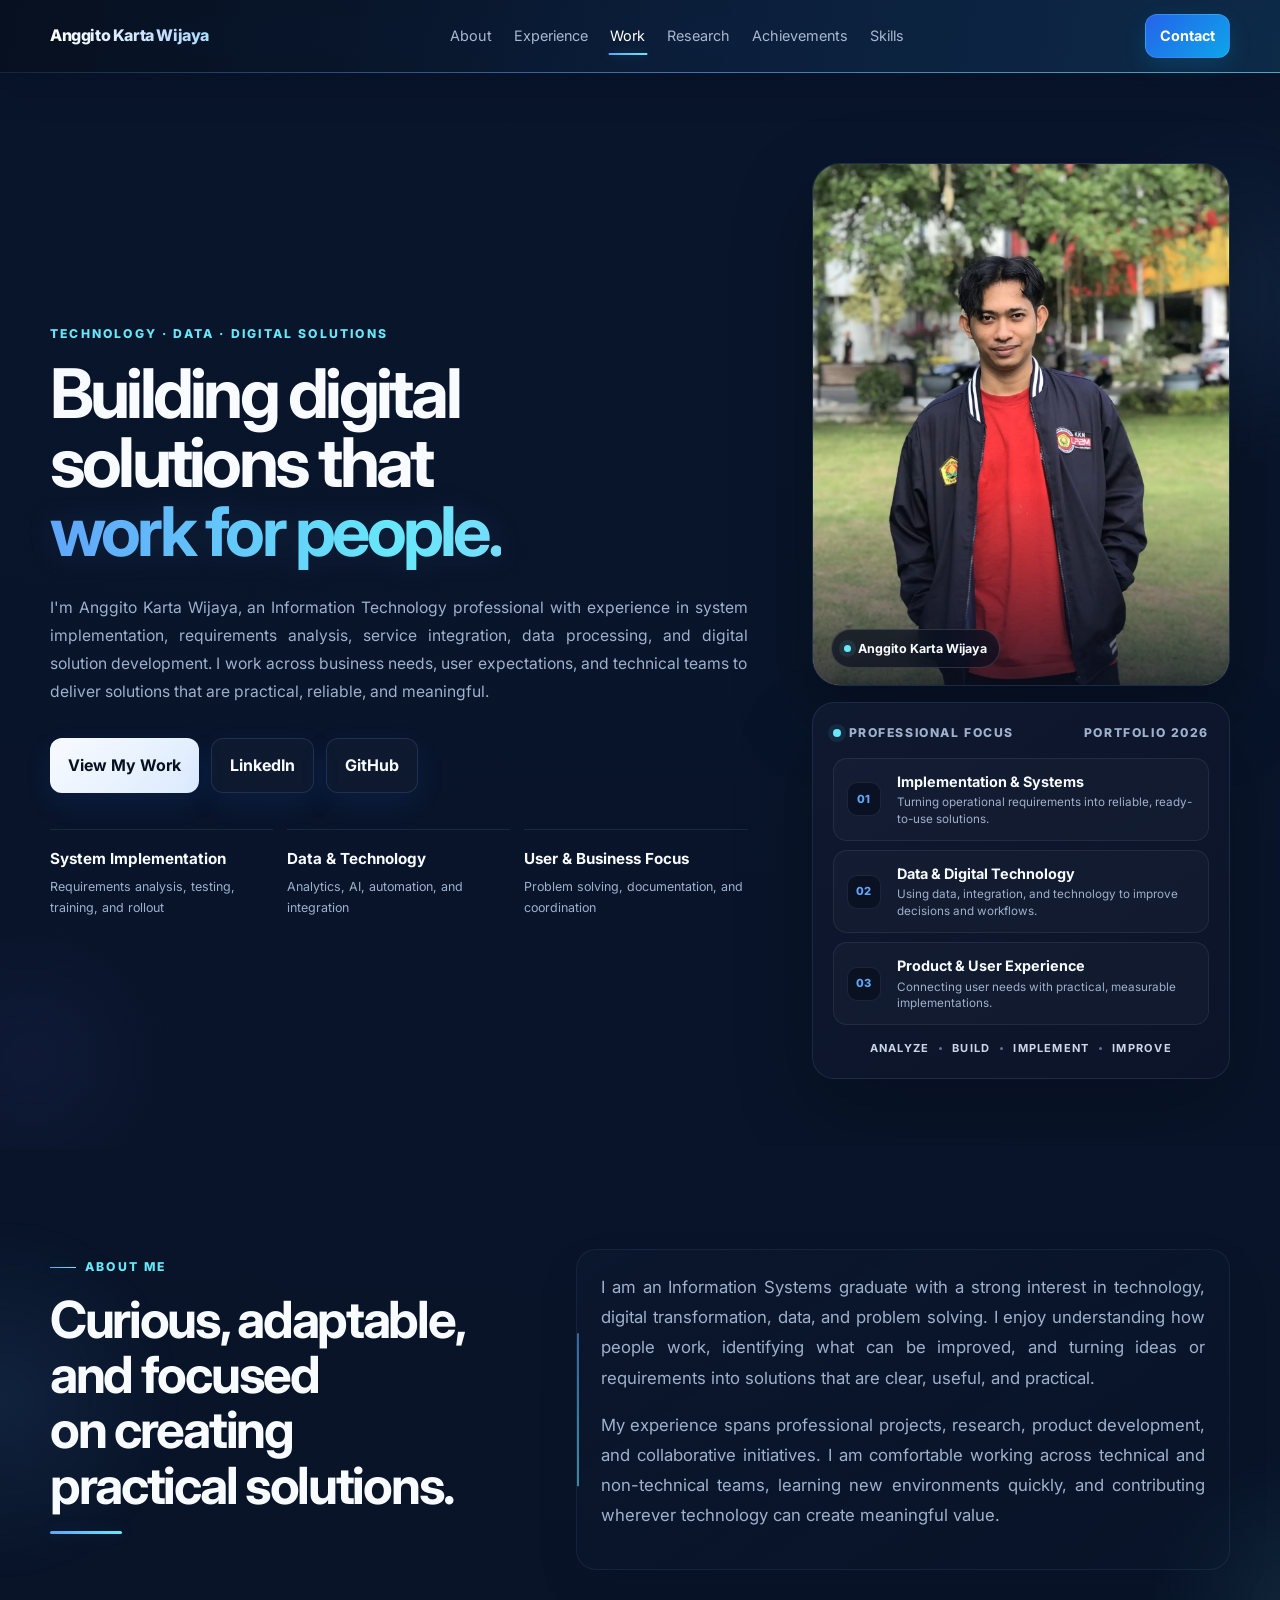
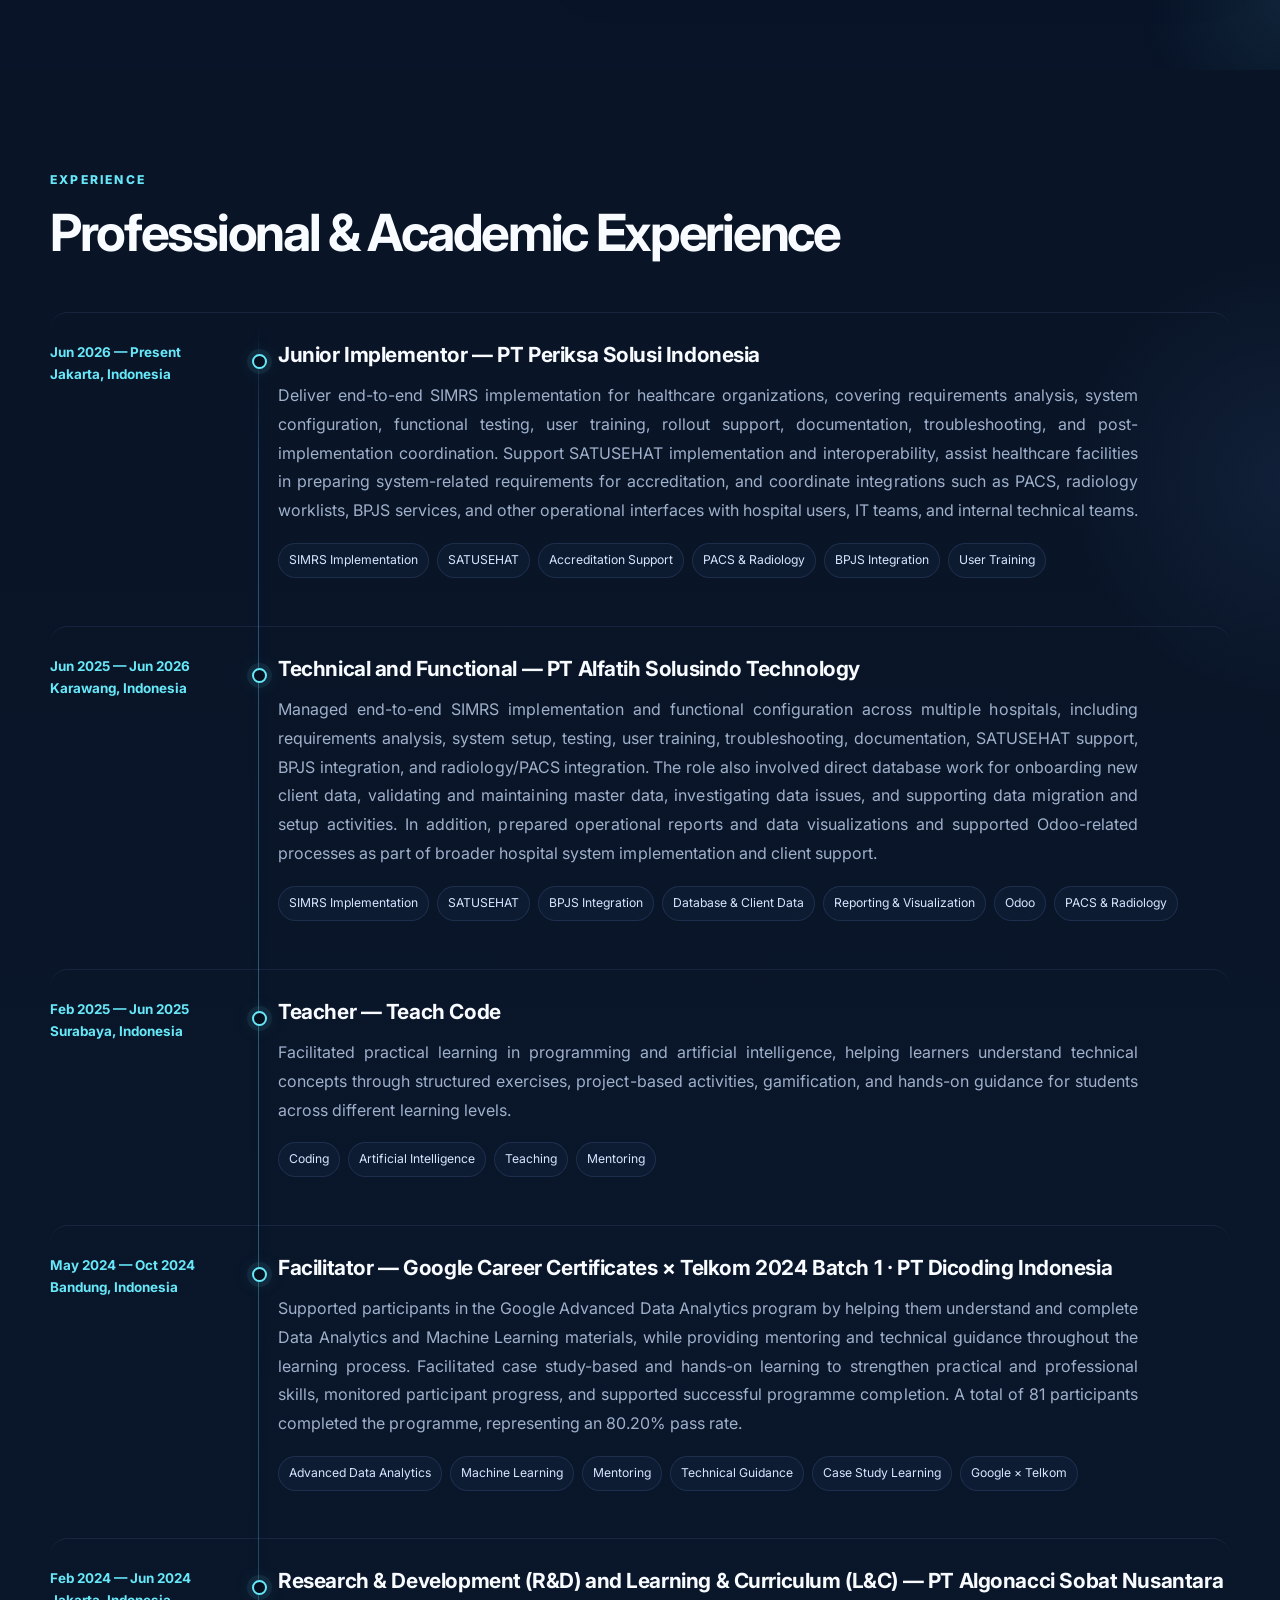
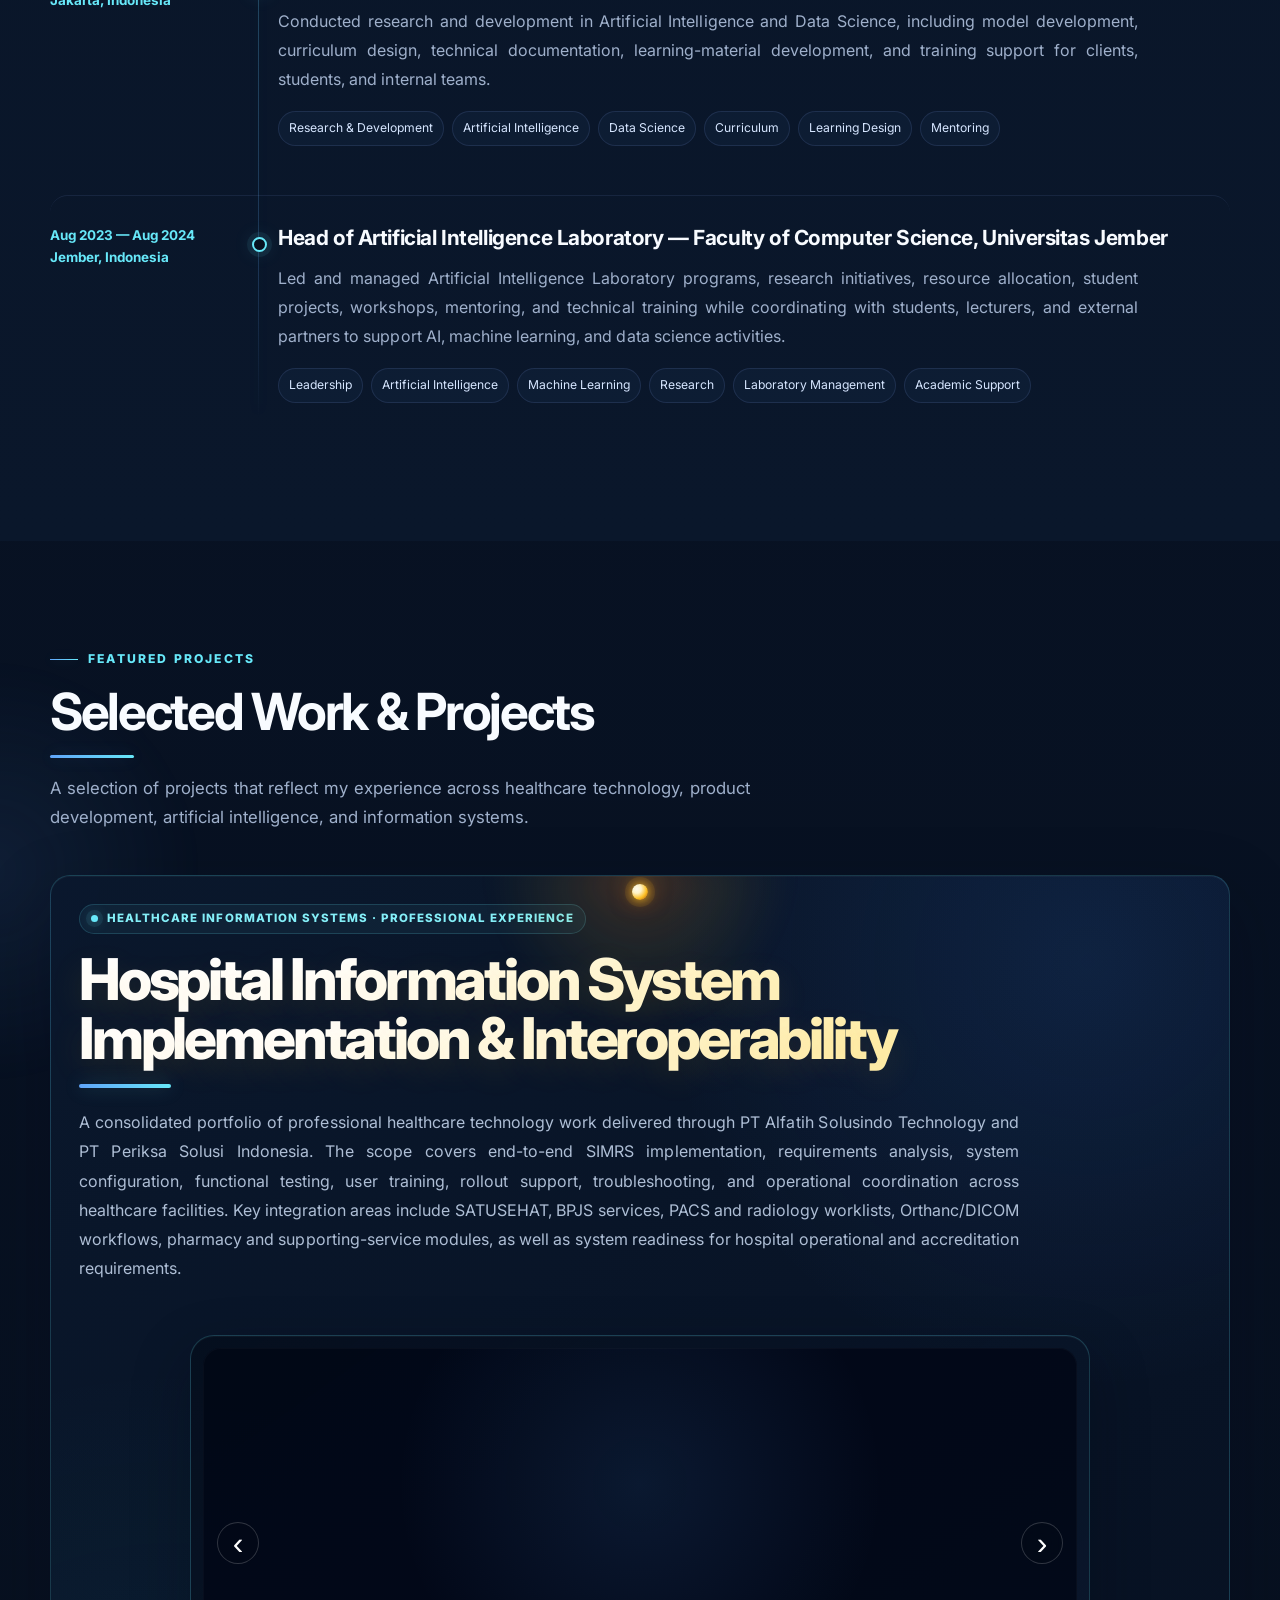
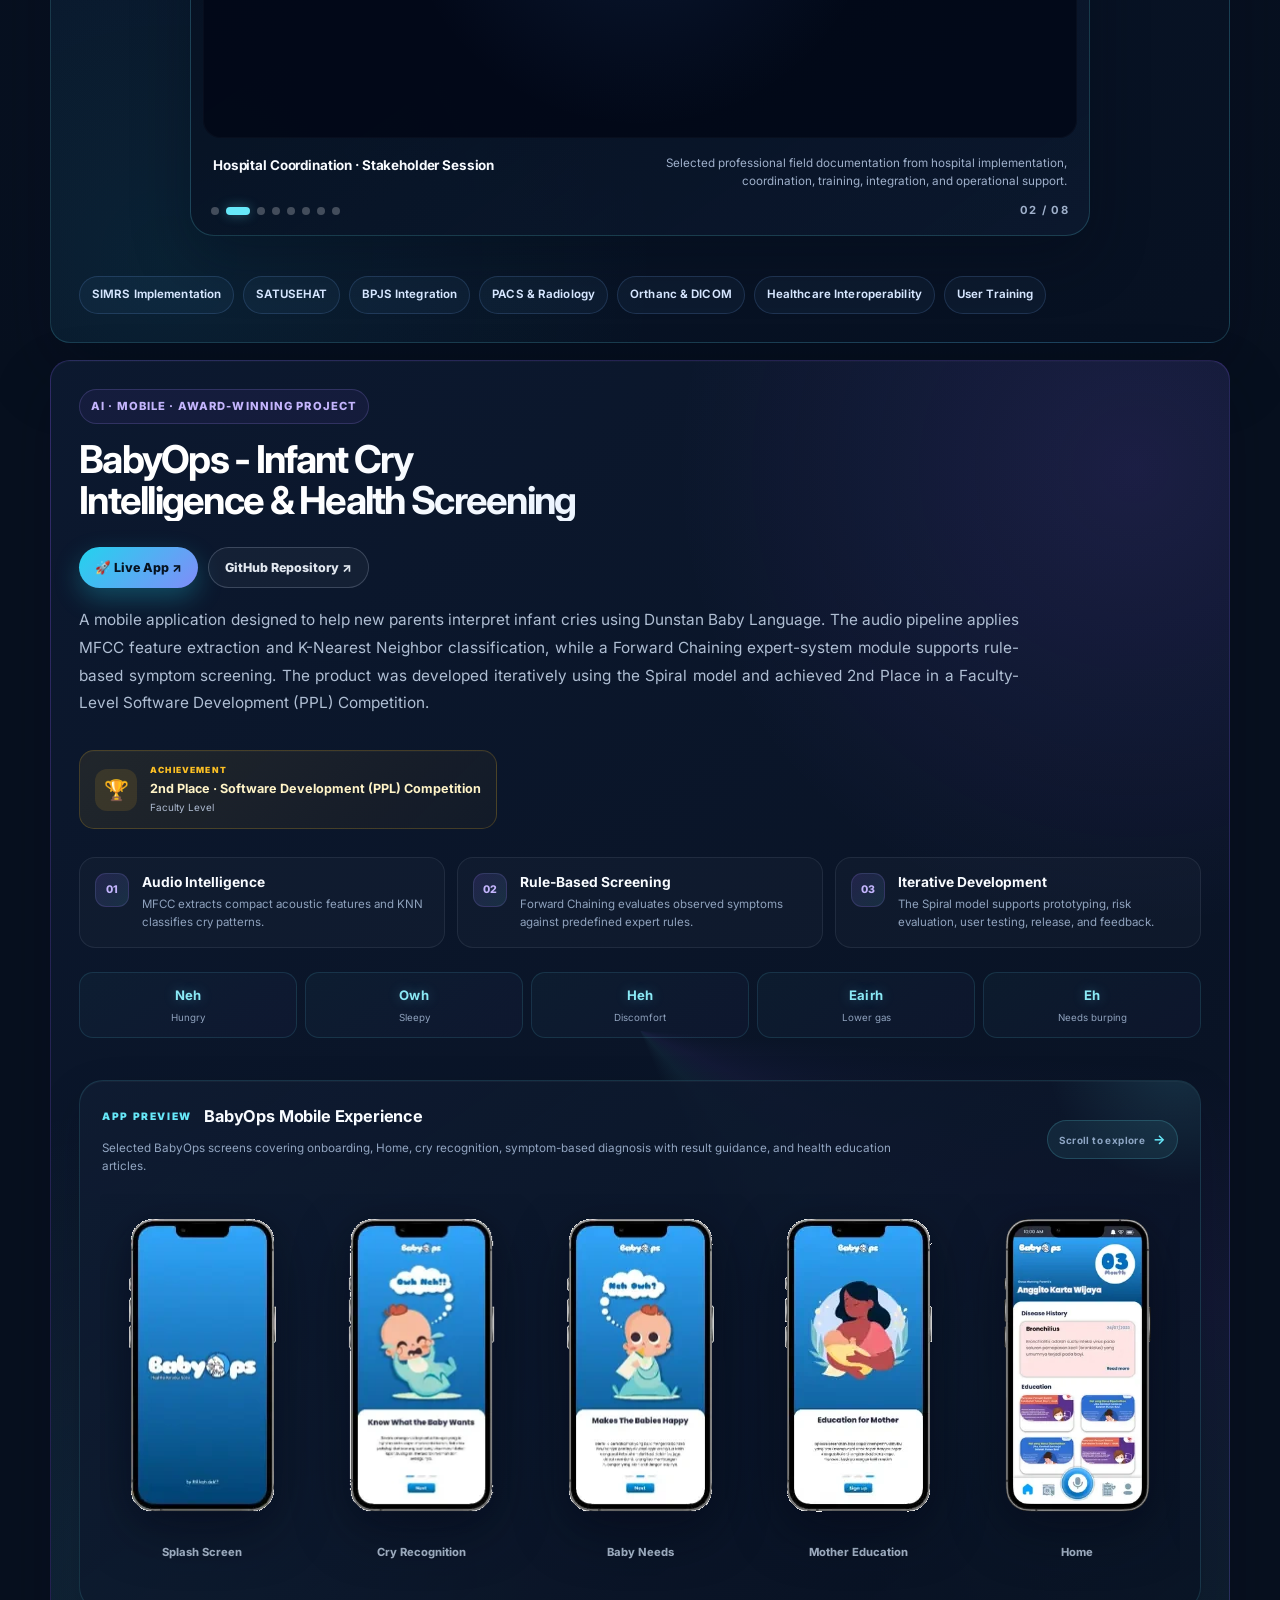
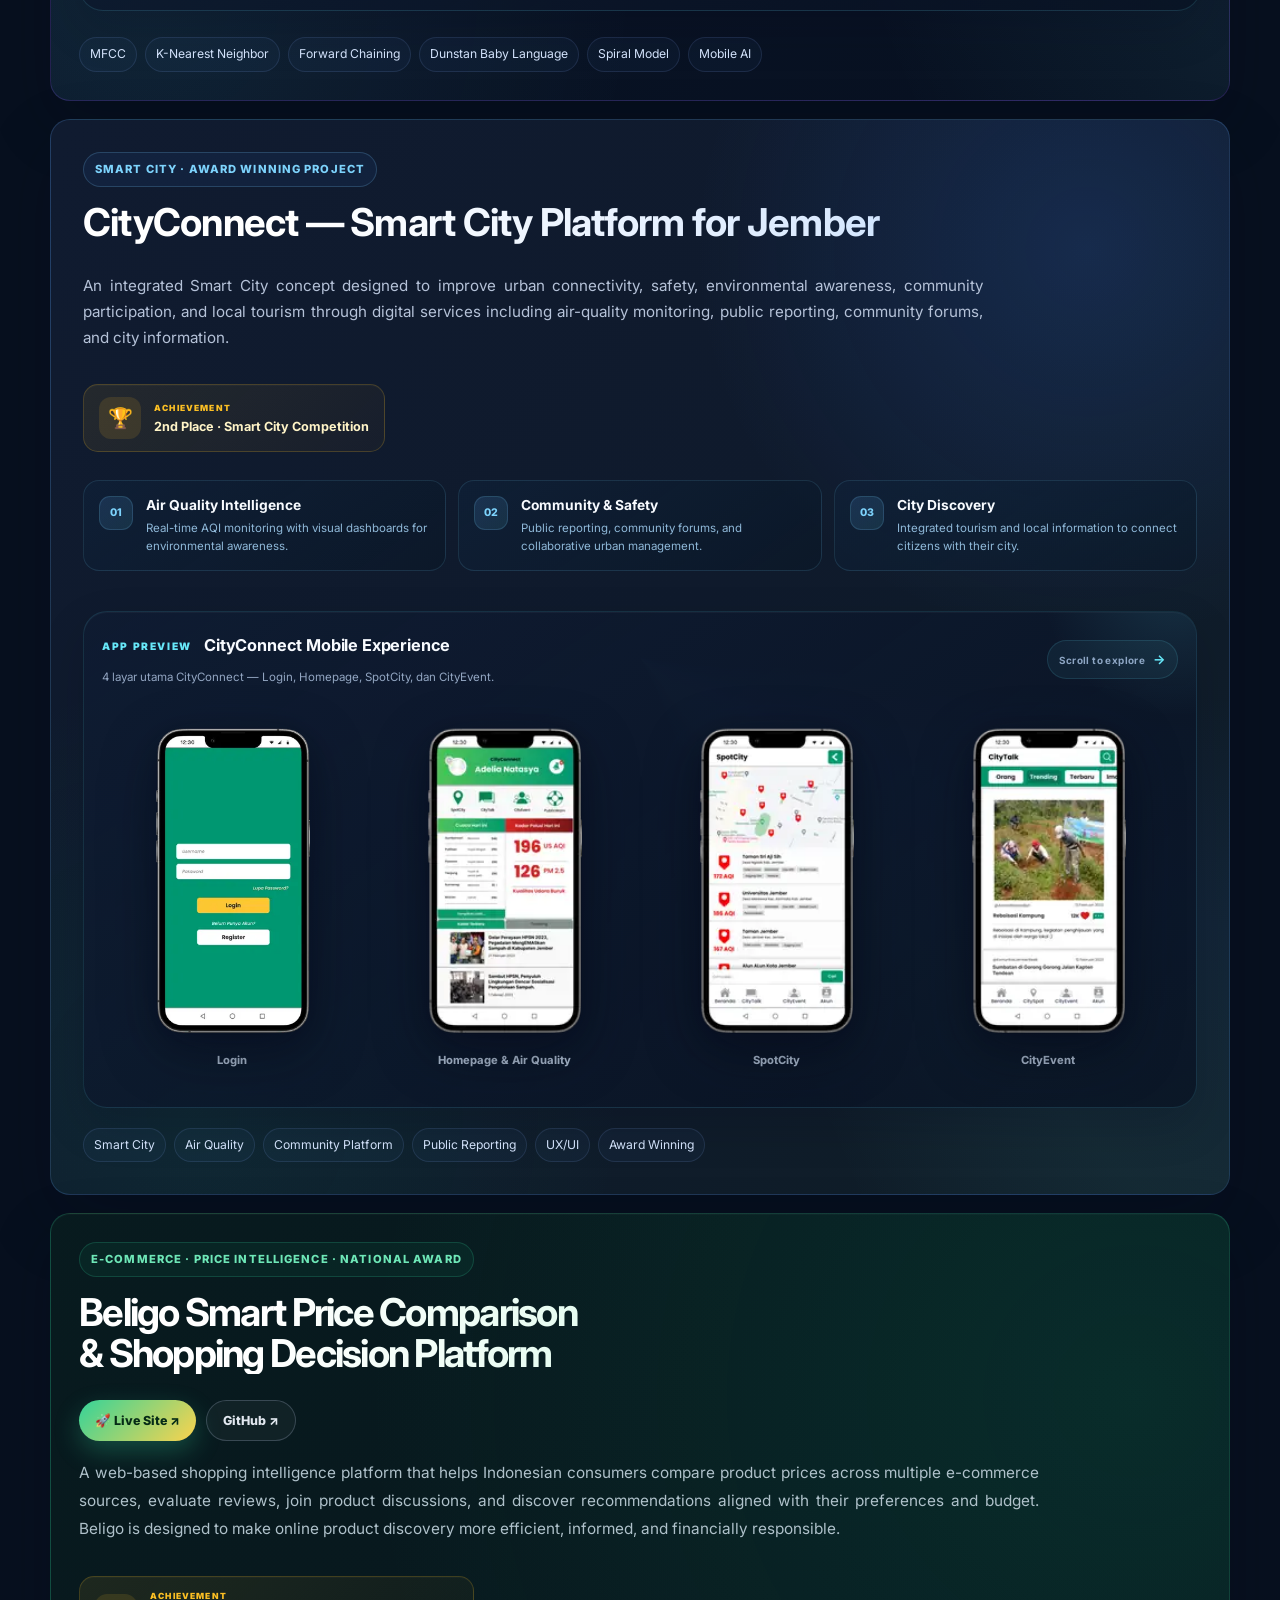
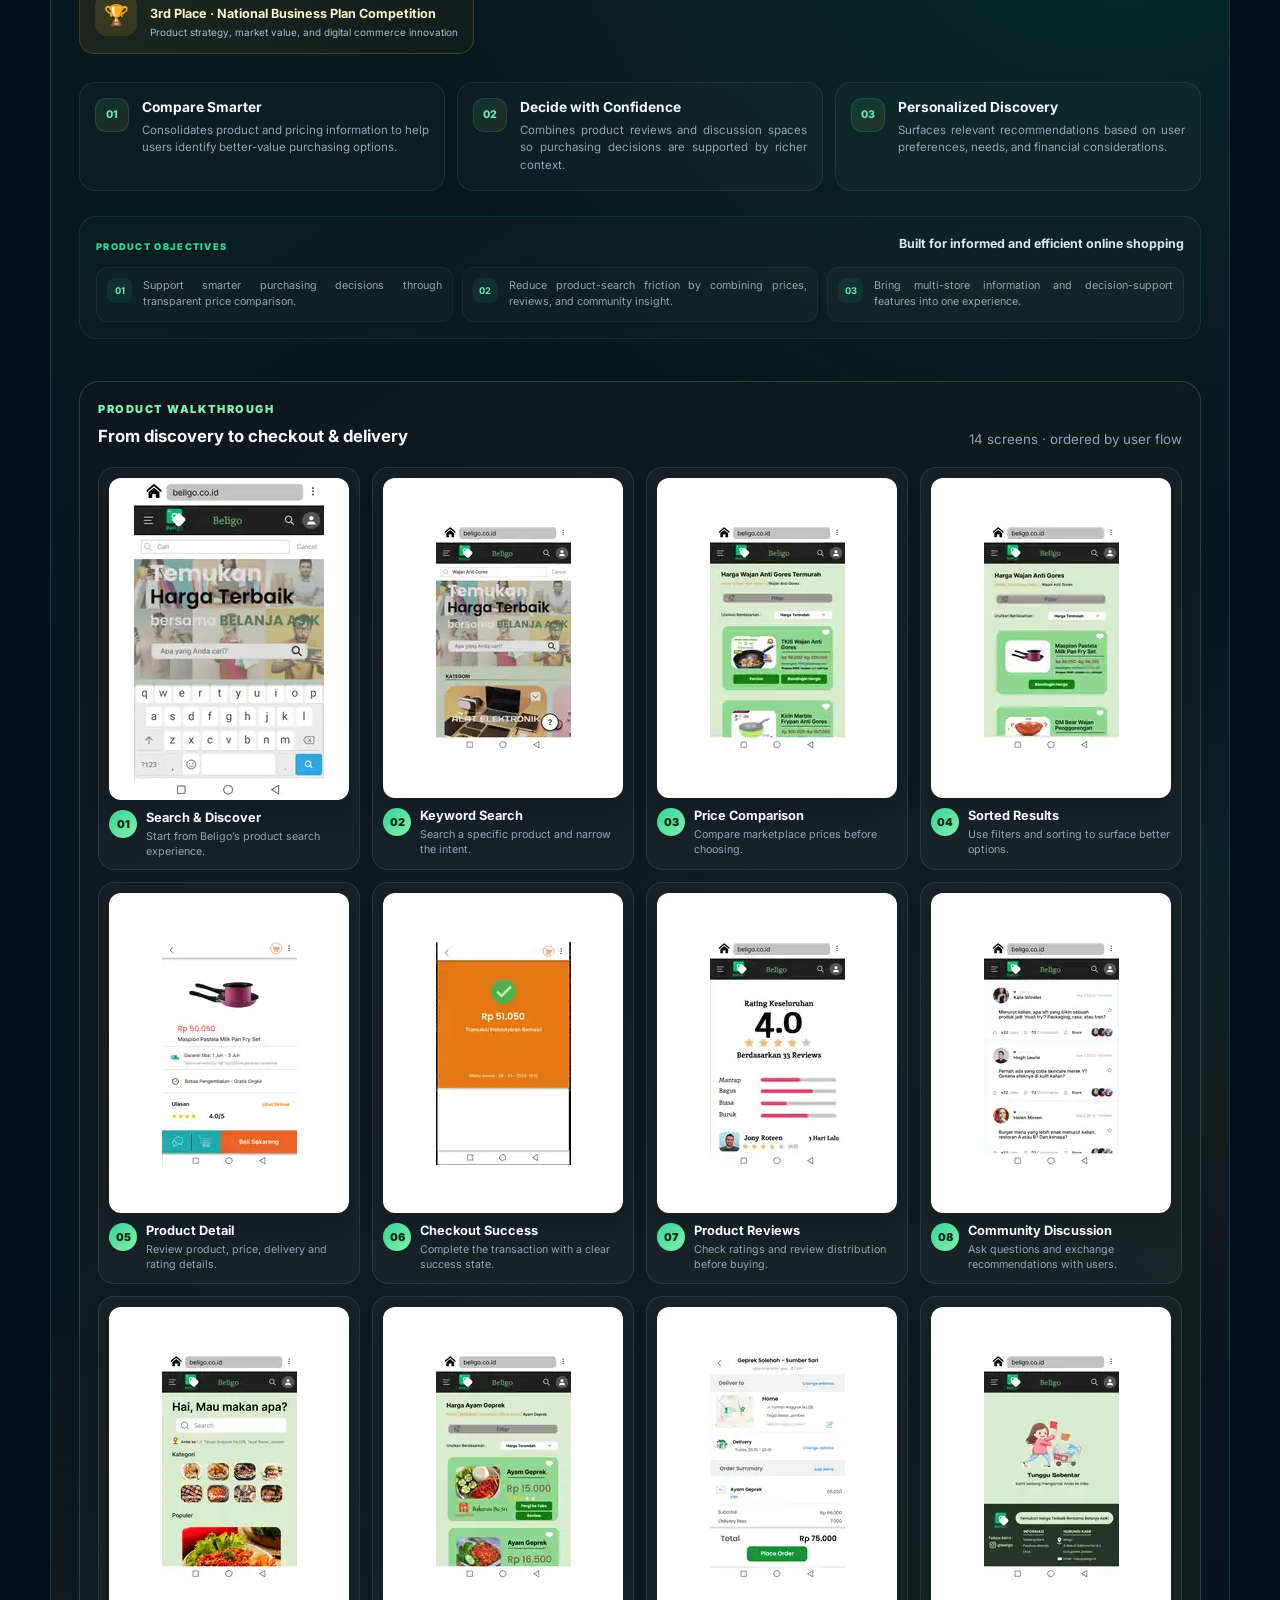
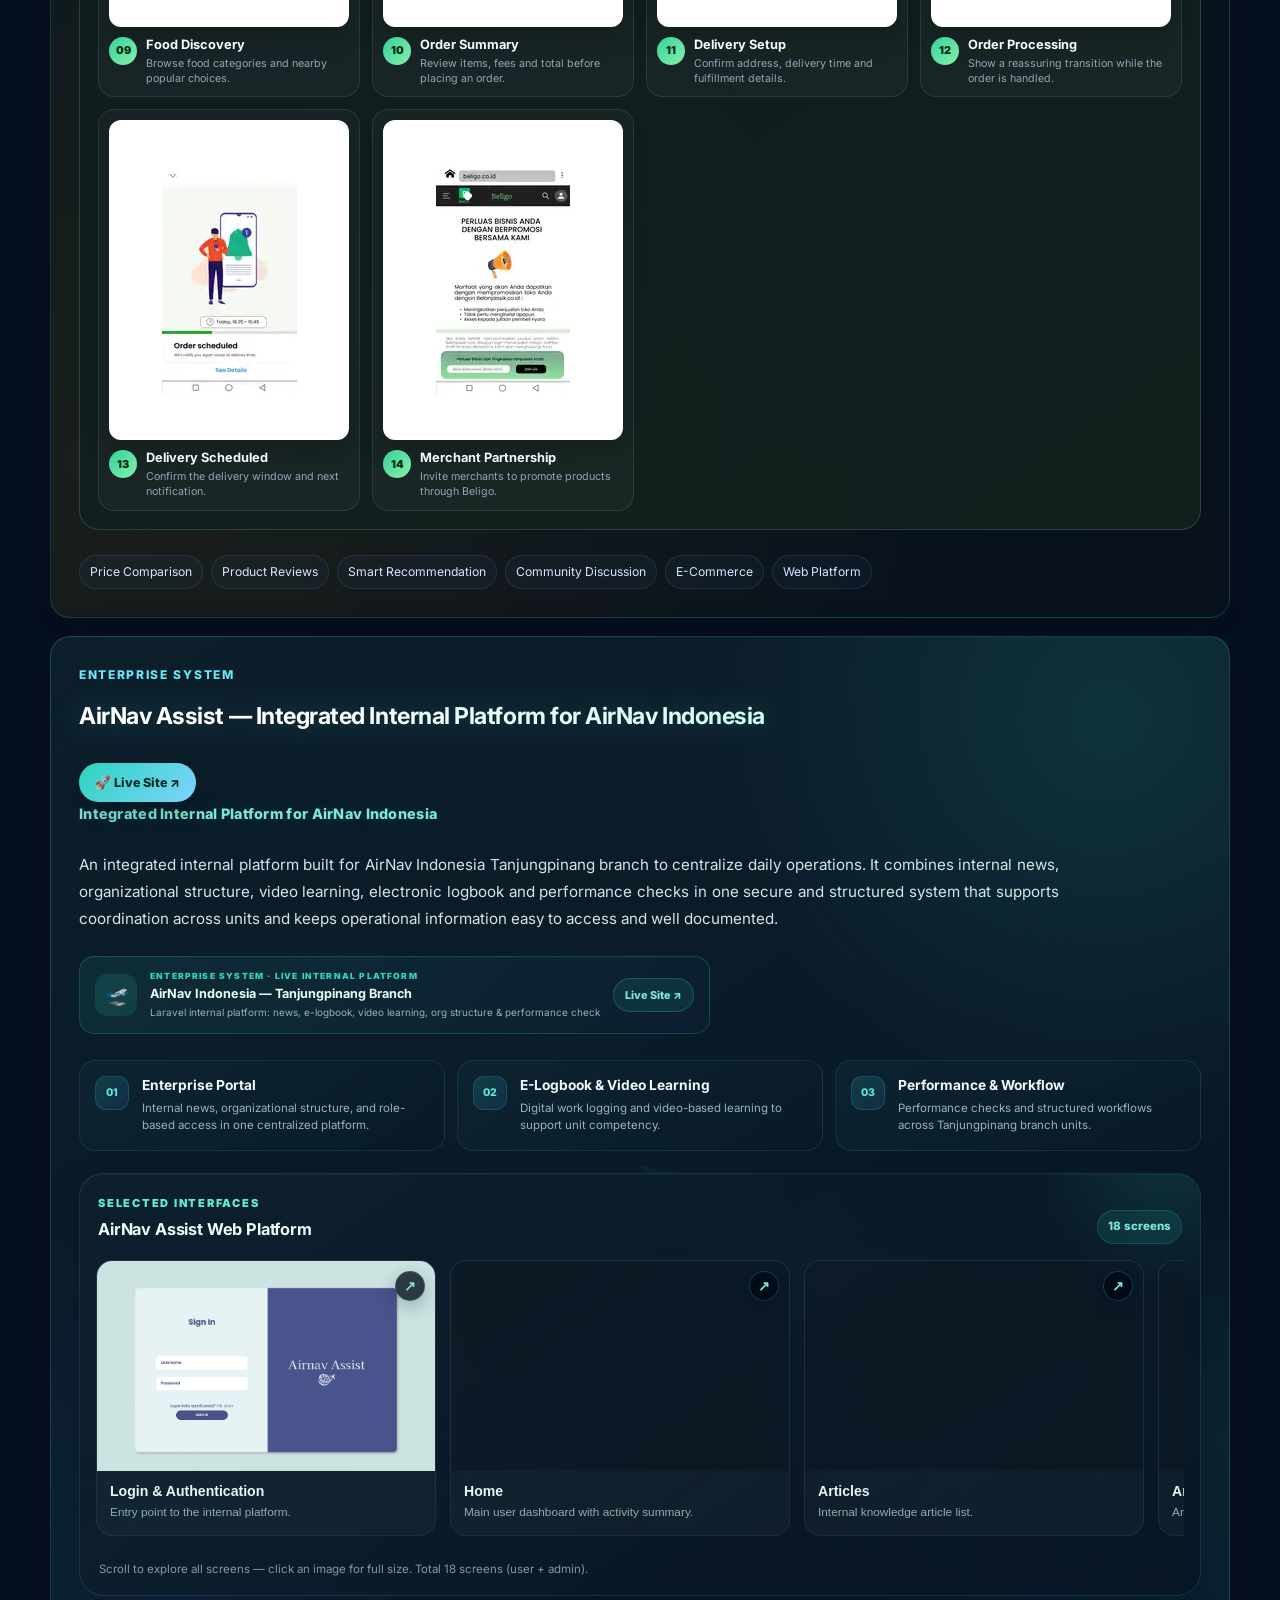
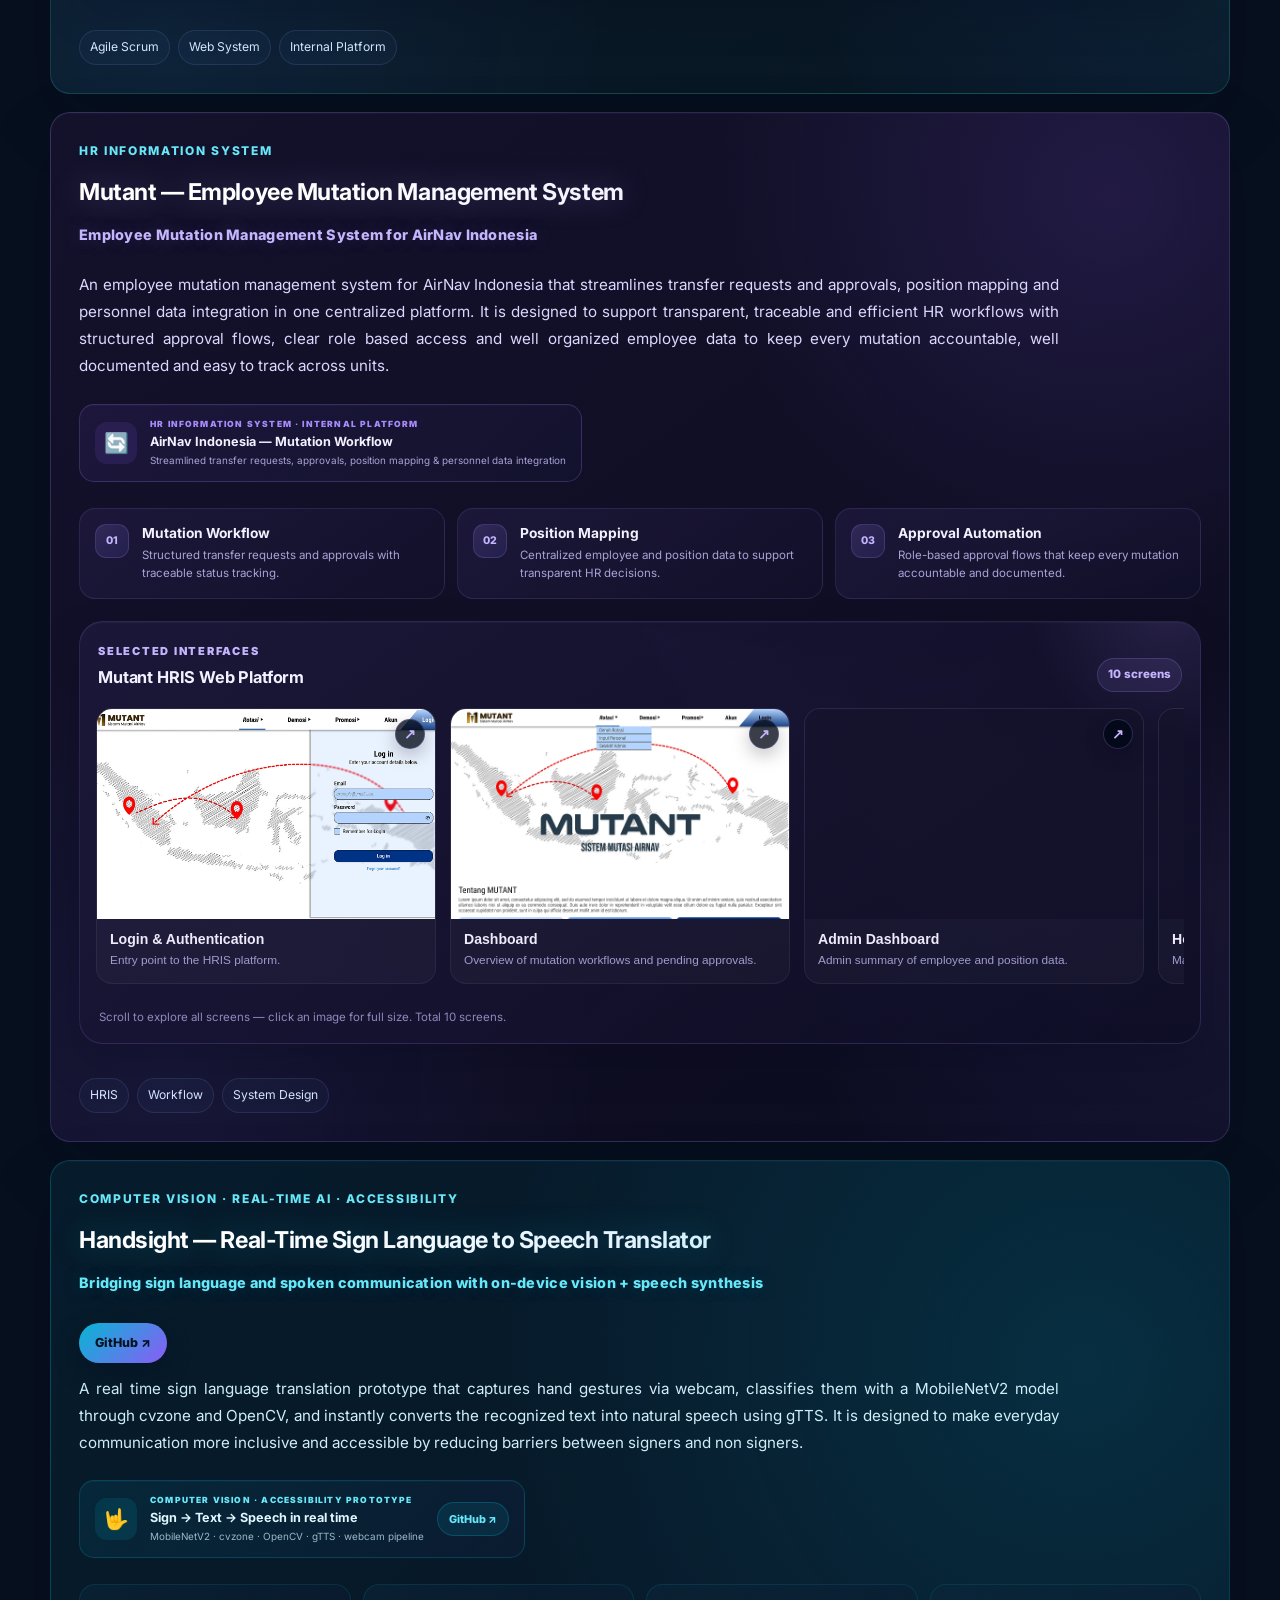
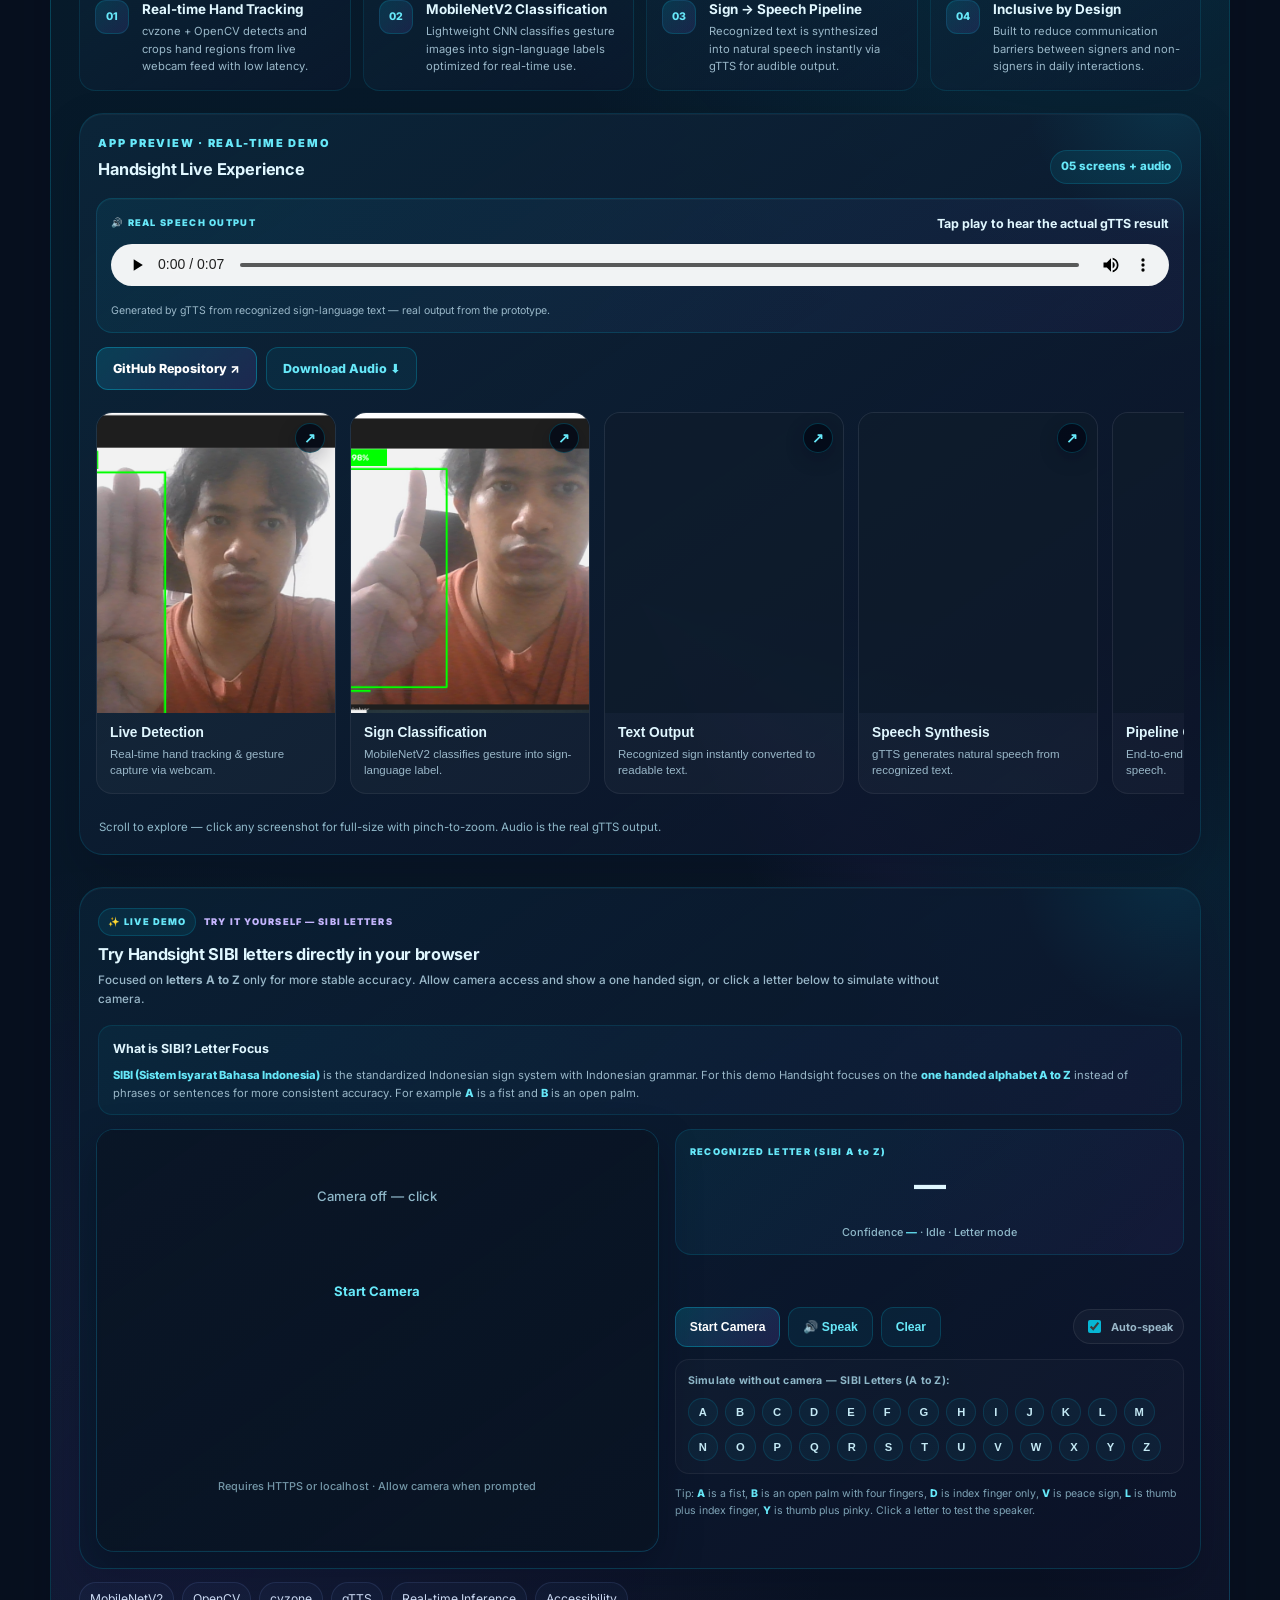
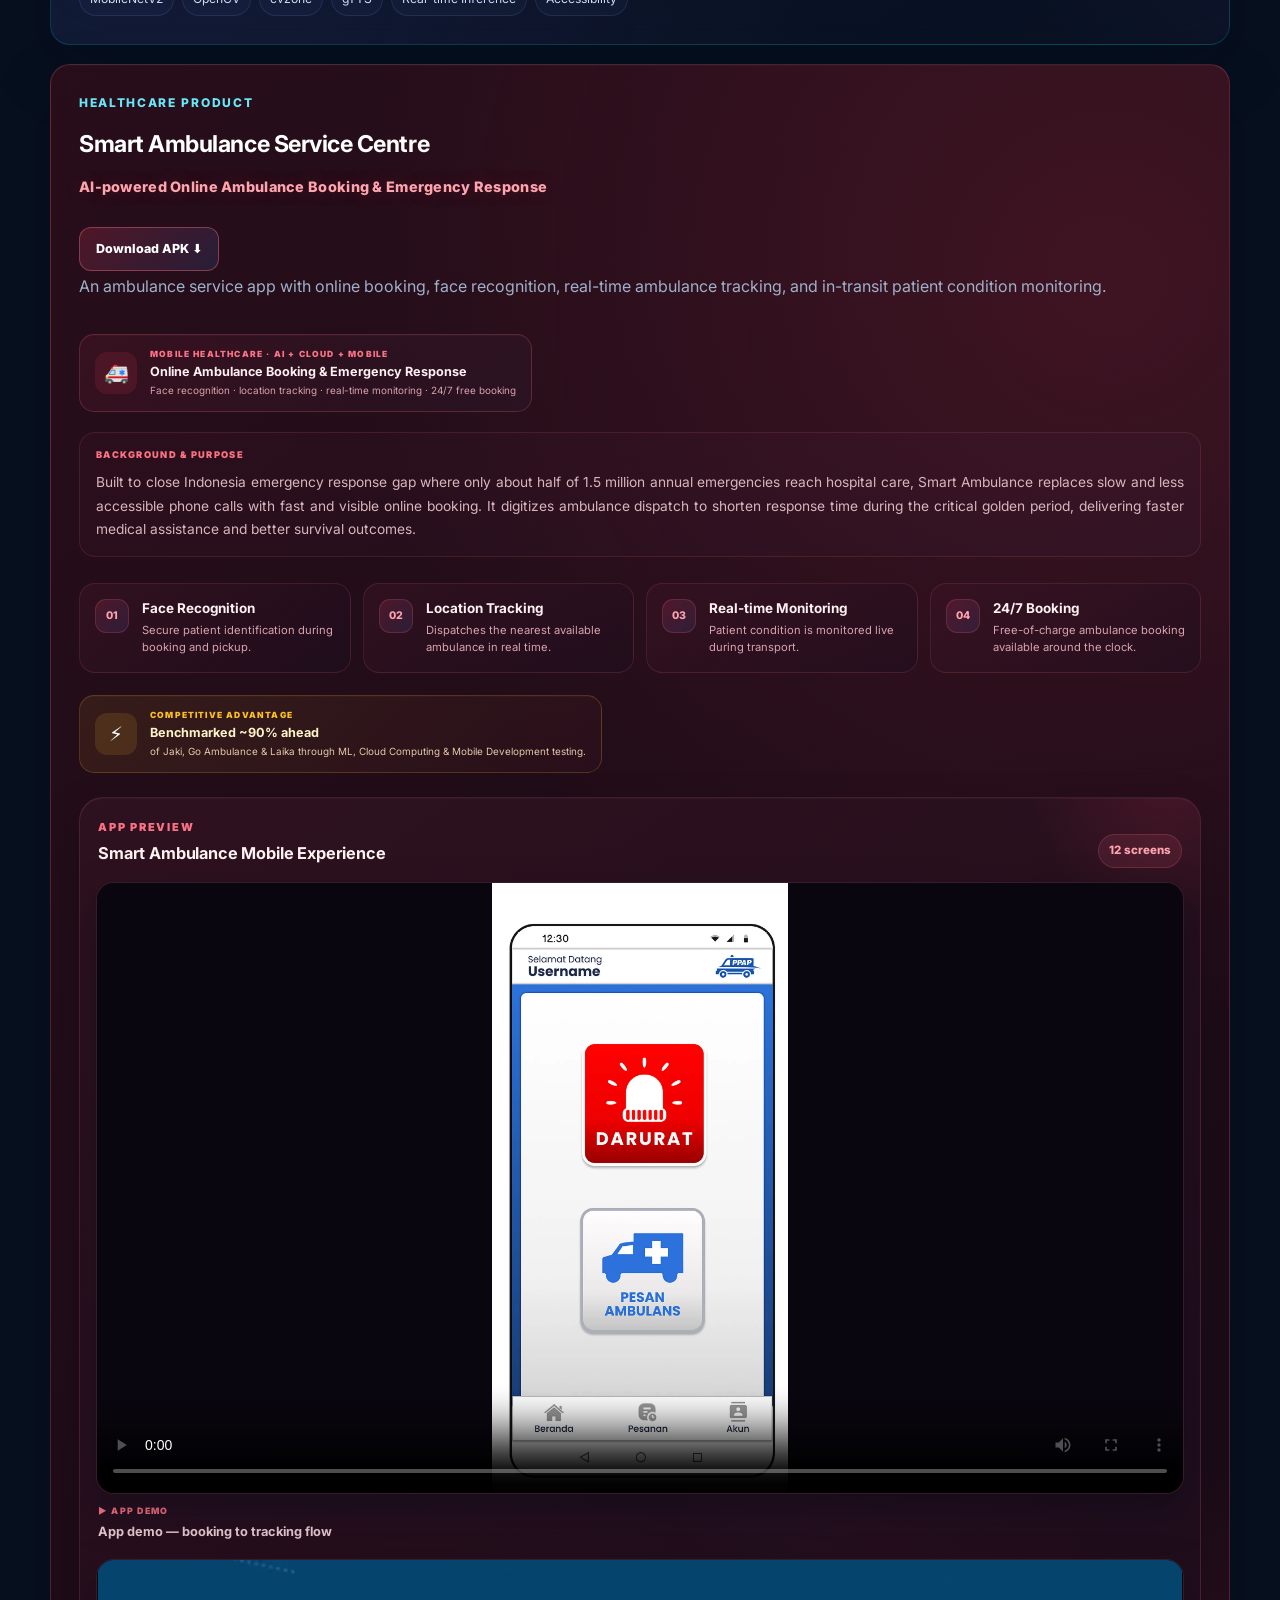
==== commit d1ab6457: "Kembalikan tema gelap sebelumnya" ====
--- a/index.html
+++ b/index.html
@@ -7,11 +7,10 @@
   <meta name="description" content="Portfolio Anggito Karta Wijaya — Healthcare IT, Data, AI, Research, dan Implementation." />
   <link rel="preconnect" href="https://fonts.googleapis.com">
   <link rel="preconnect" href="https://fonts.gstatic.com" crossorigin>
-  <link href="https://fonts.googleapis.com/css2?family=Inter:wght@400;500;600;700;800&family=Newsreader:ital,opsz,wght@0,6..72,500;0,6..72,600;1,6..72,500&display=swap" rel="stylesheet">
+  <link href="https://fonts.googleapis.com/css2?family=Inter:wght@400;500;600;700;800&display=swap" rel="stylesheet">
   <link rel="stylesheet" href="style.css" />
   <link rel="stylesheet" href="hero-enhancements.css" />
   <link rel="stylesheet" href="mobile-enhancements.css?v=20260826-2" />
-  <link rel="stylesheet" href="editorial-theme.css?v=20260916-editorial" />
   <style id="research-polish">
     /* ===== Research Heading — pro & animated ===== */
     #research .section-heading{max-width:920px}
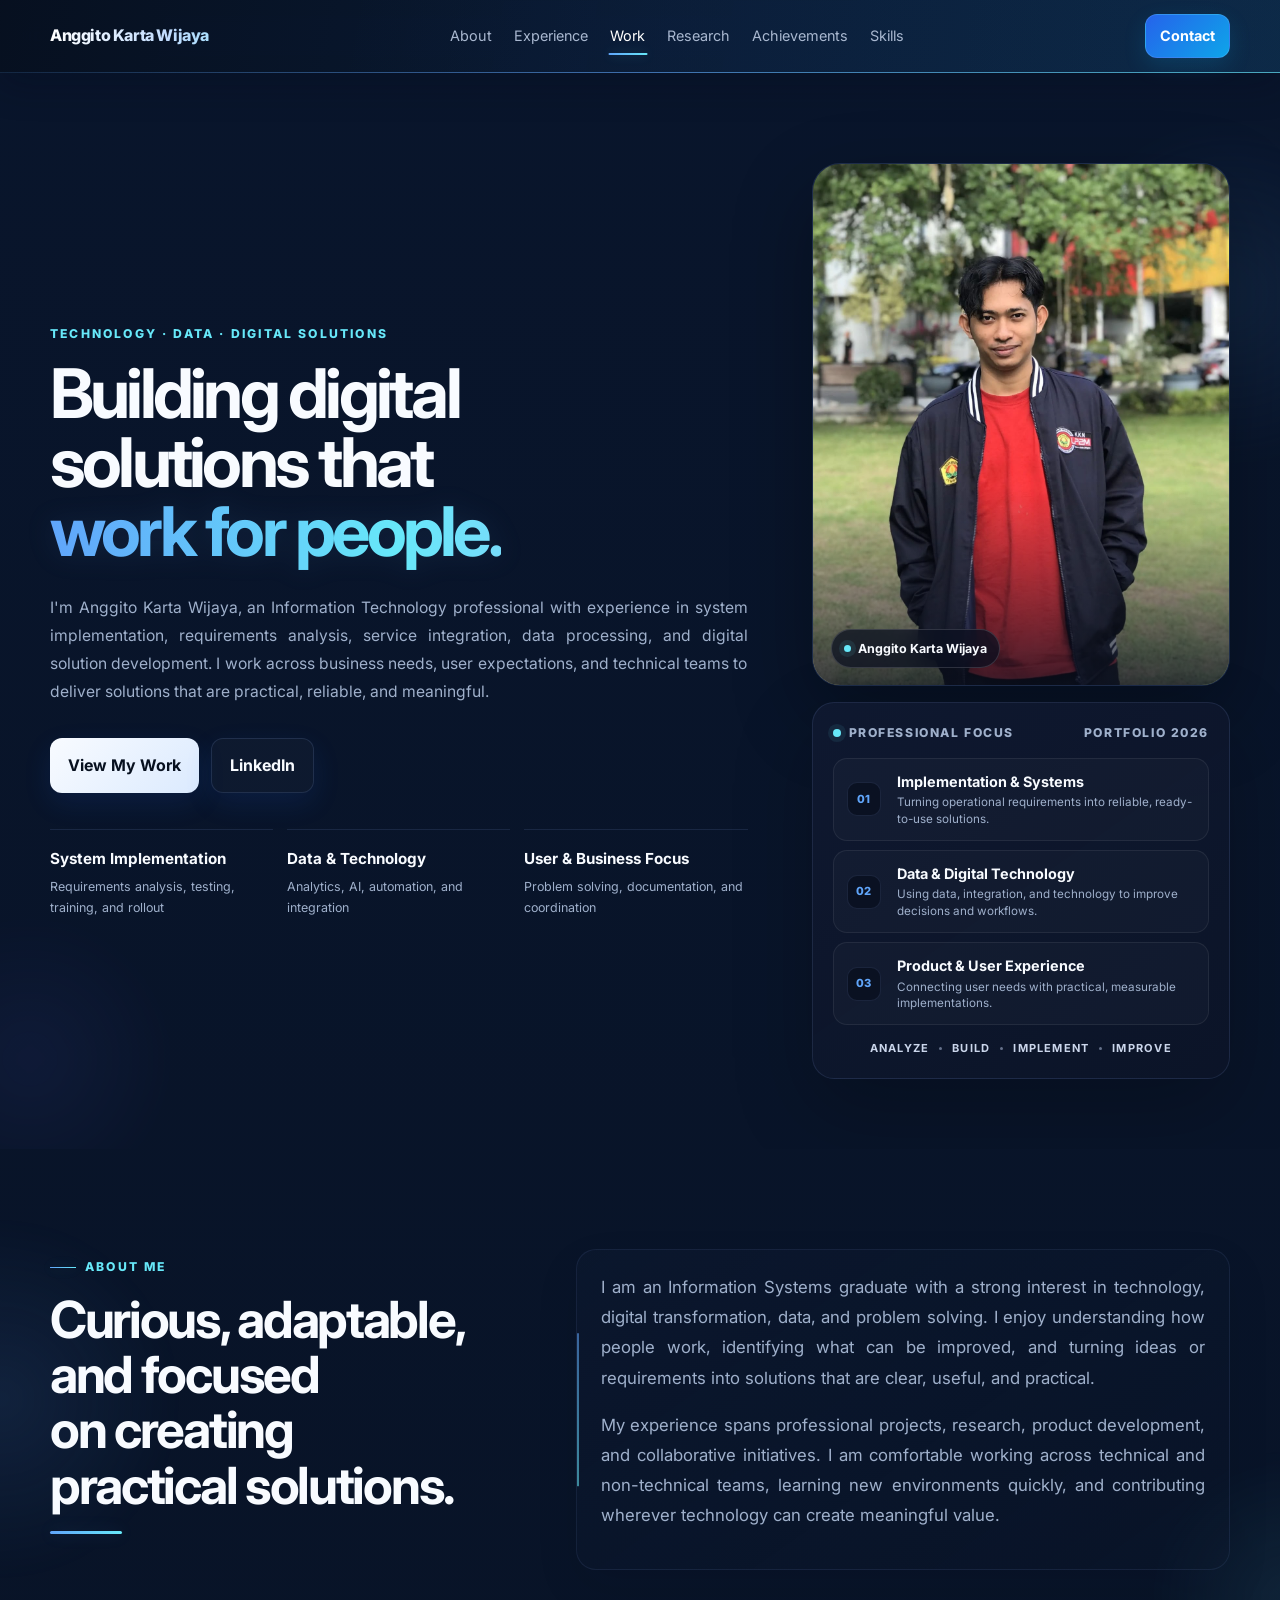
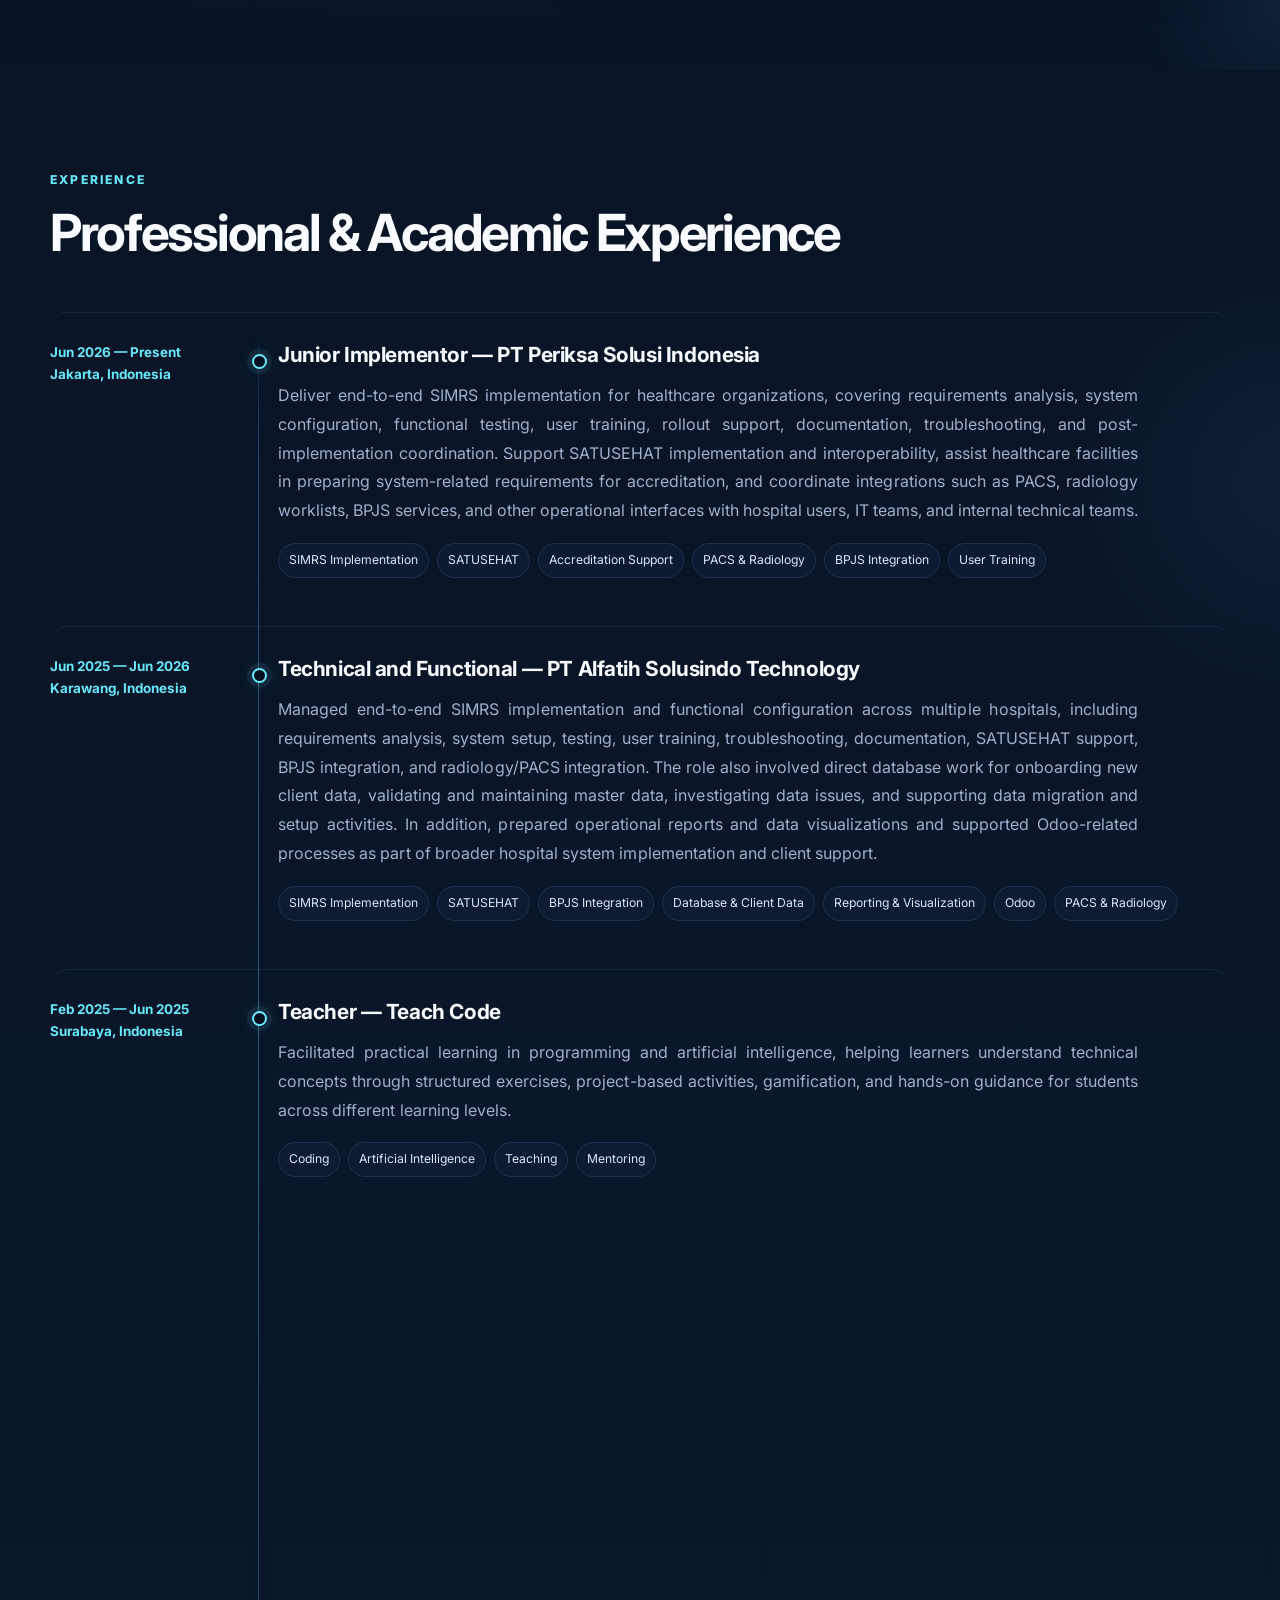
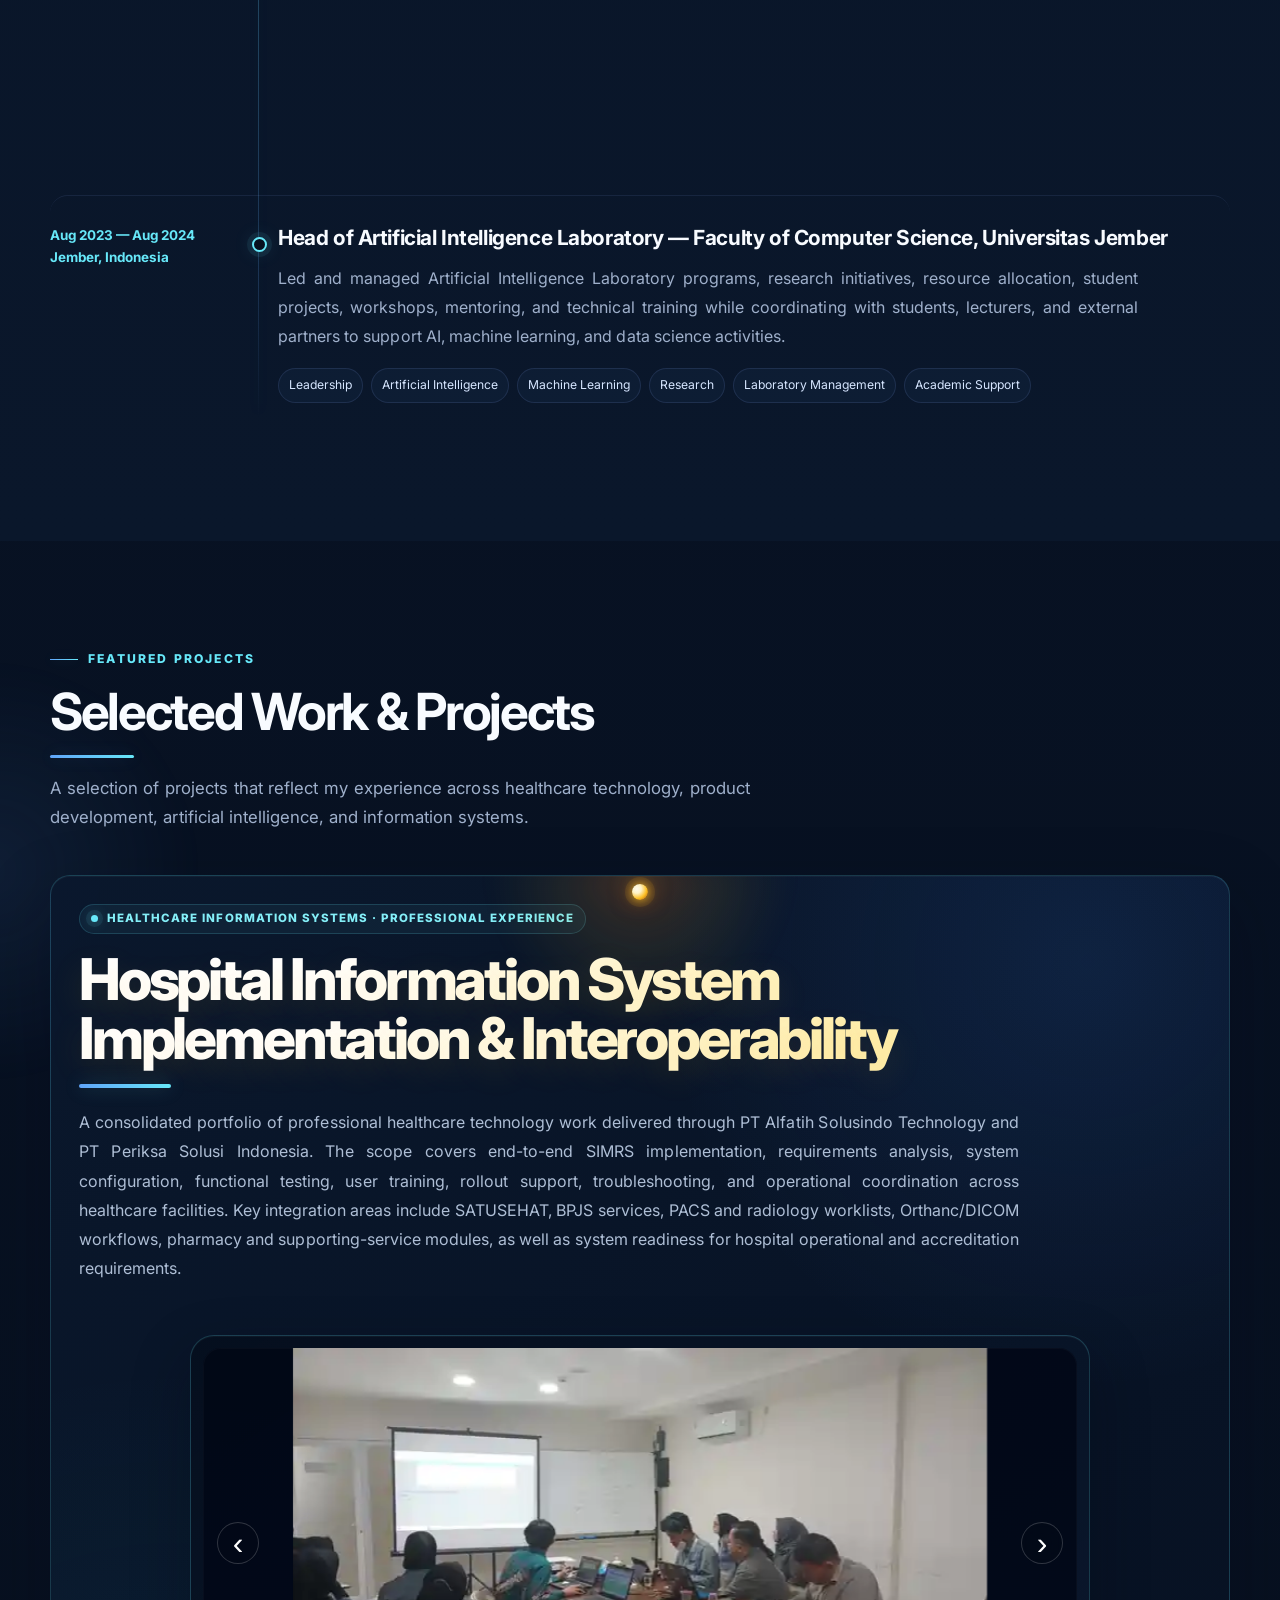
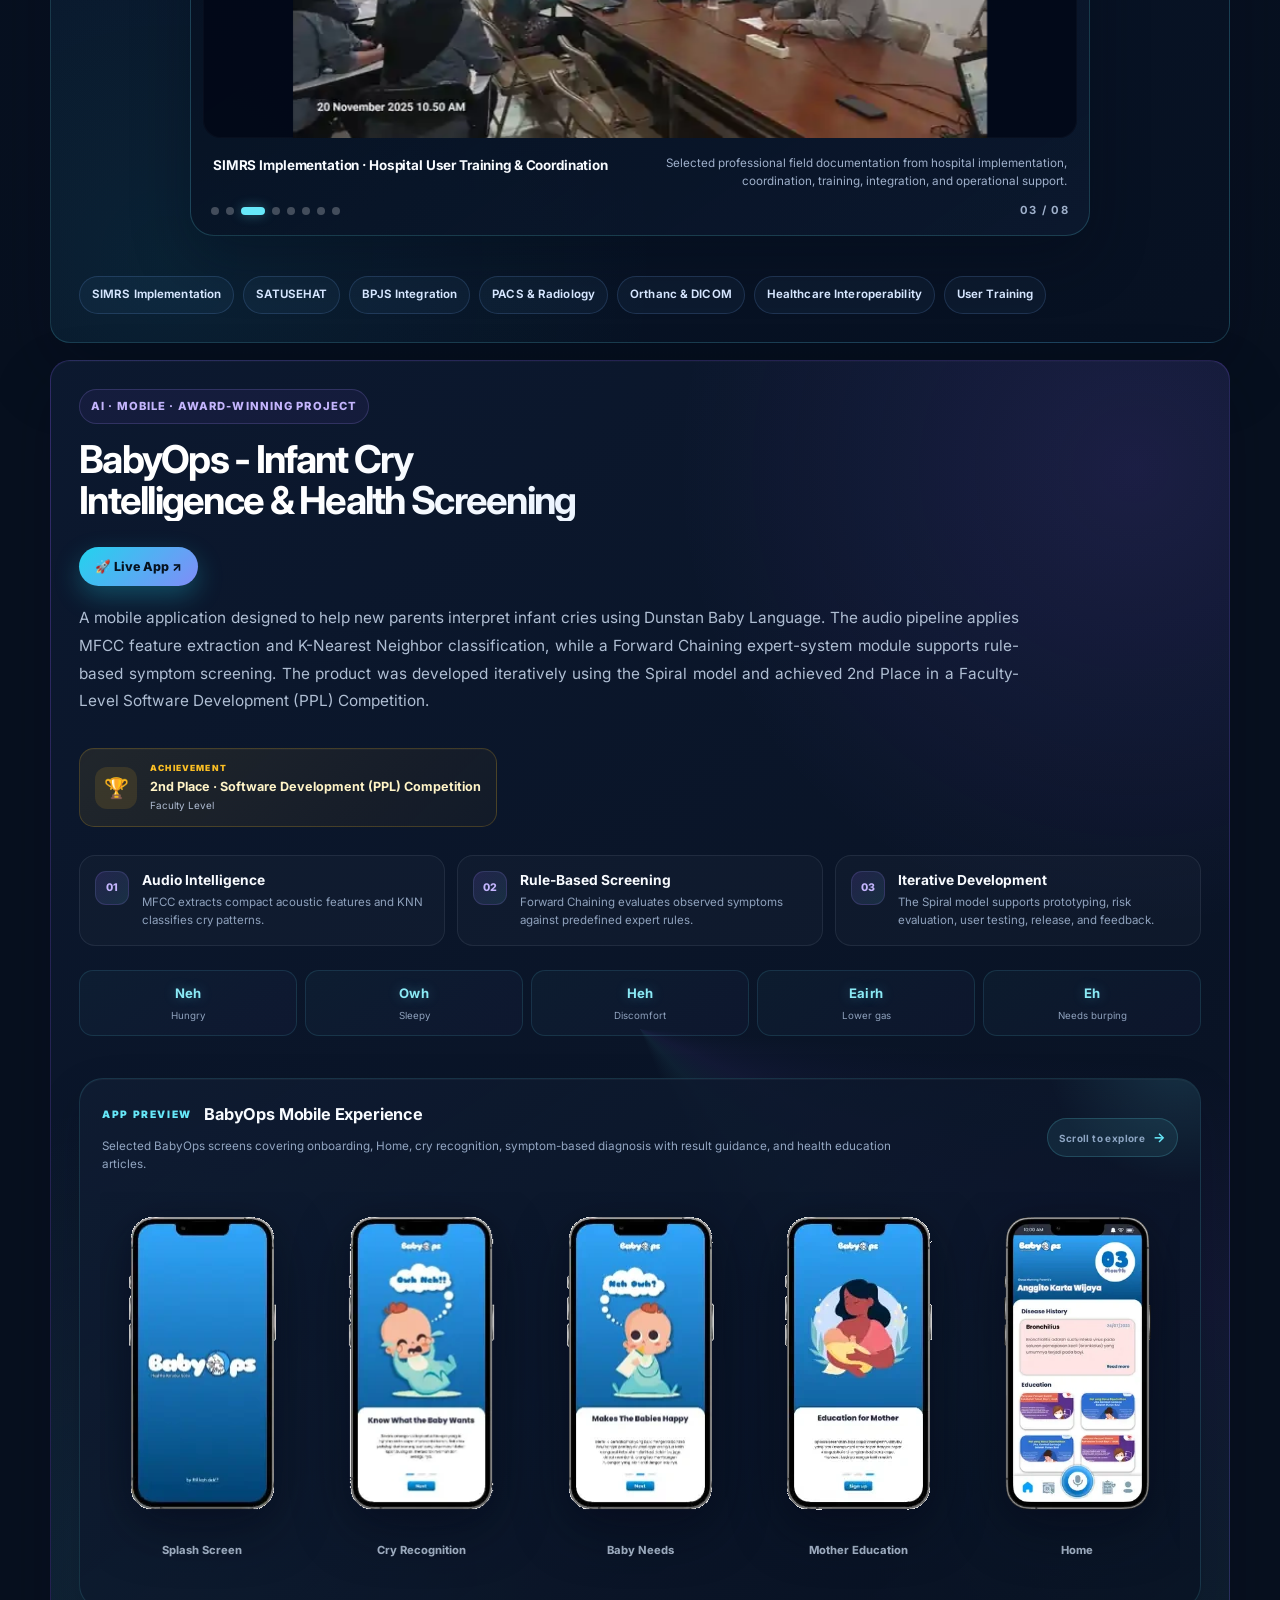
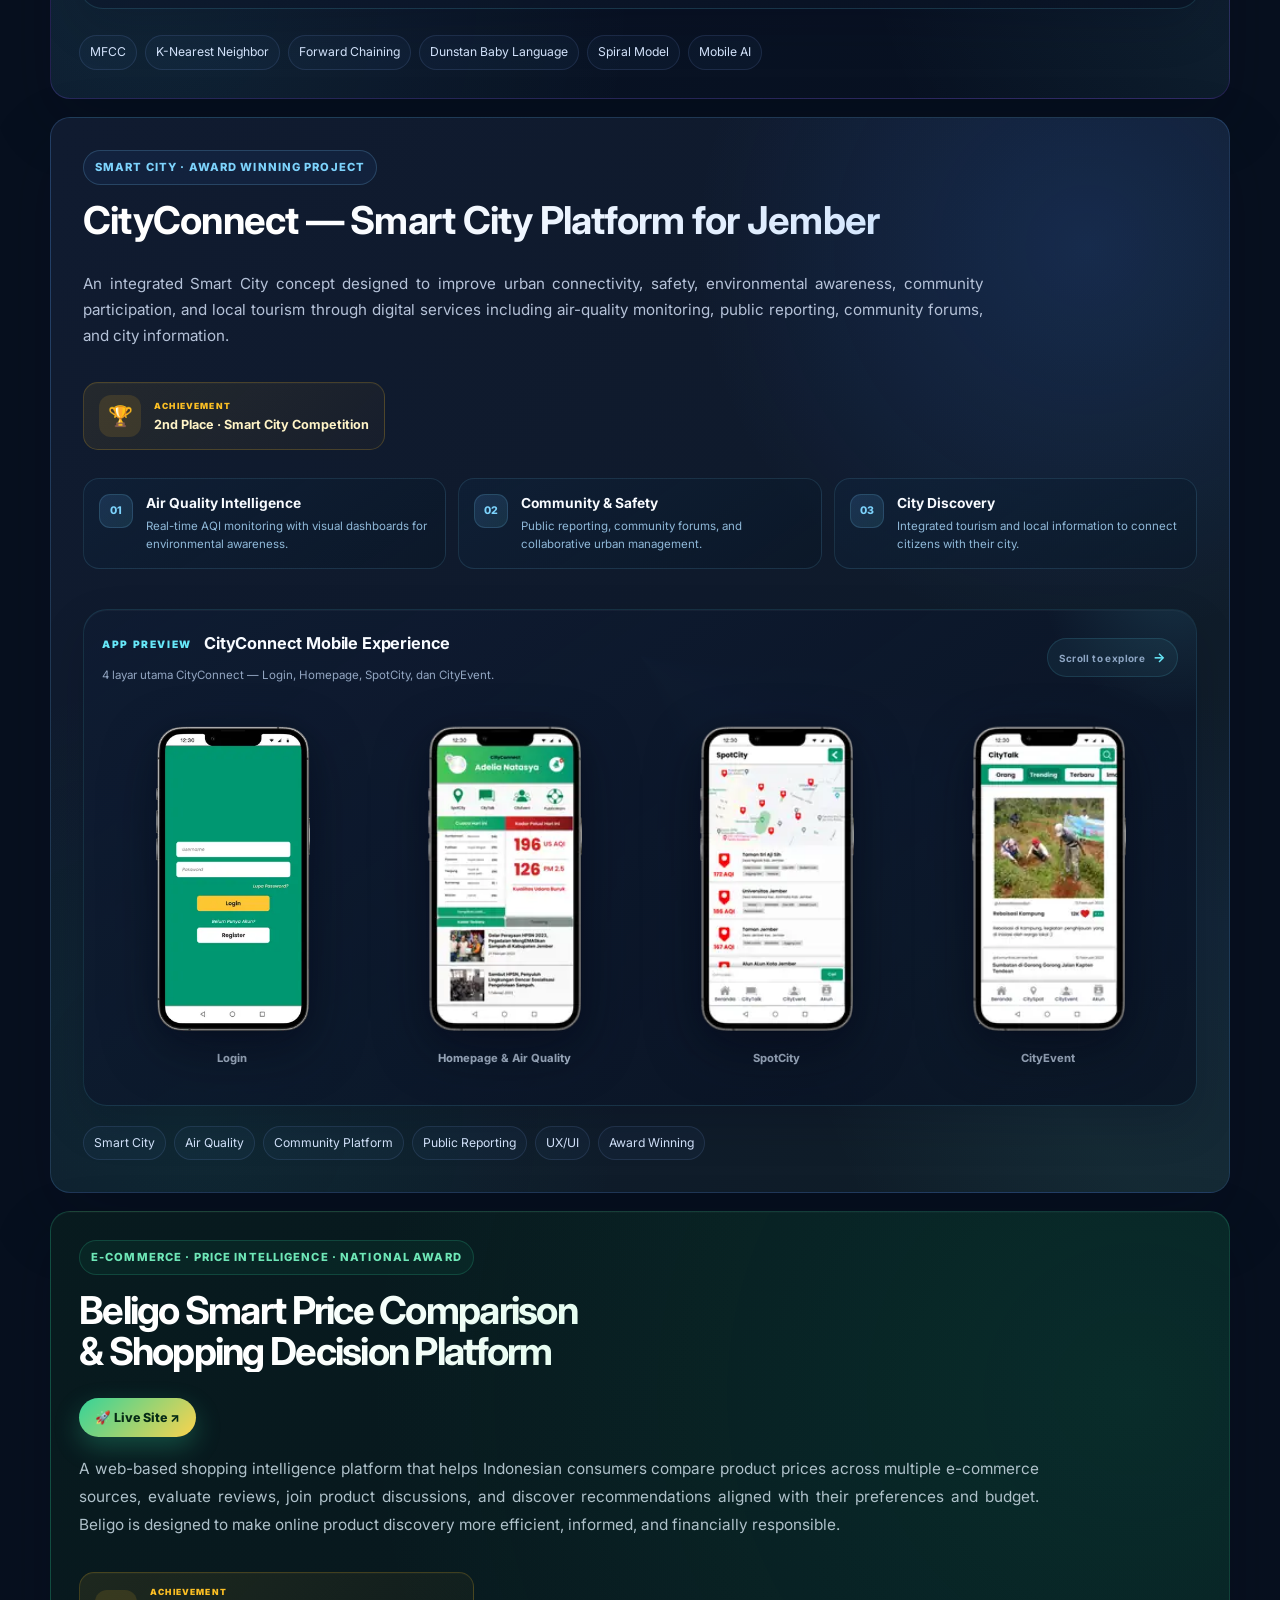
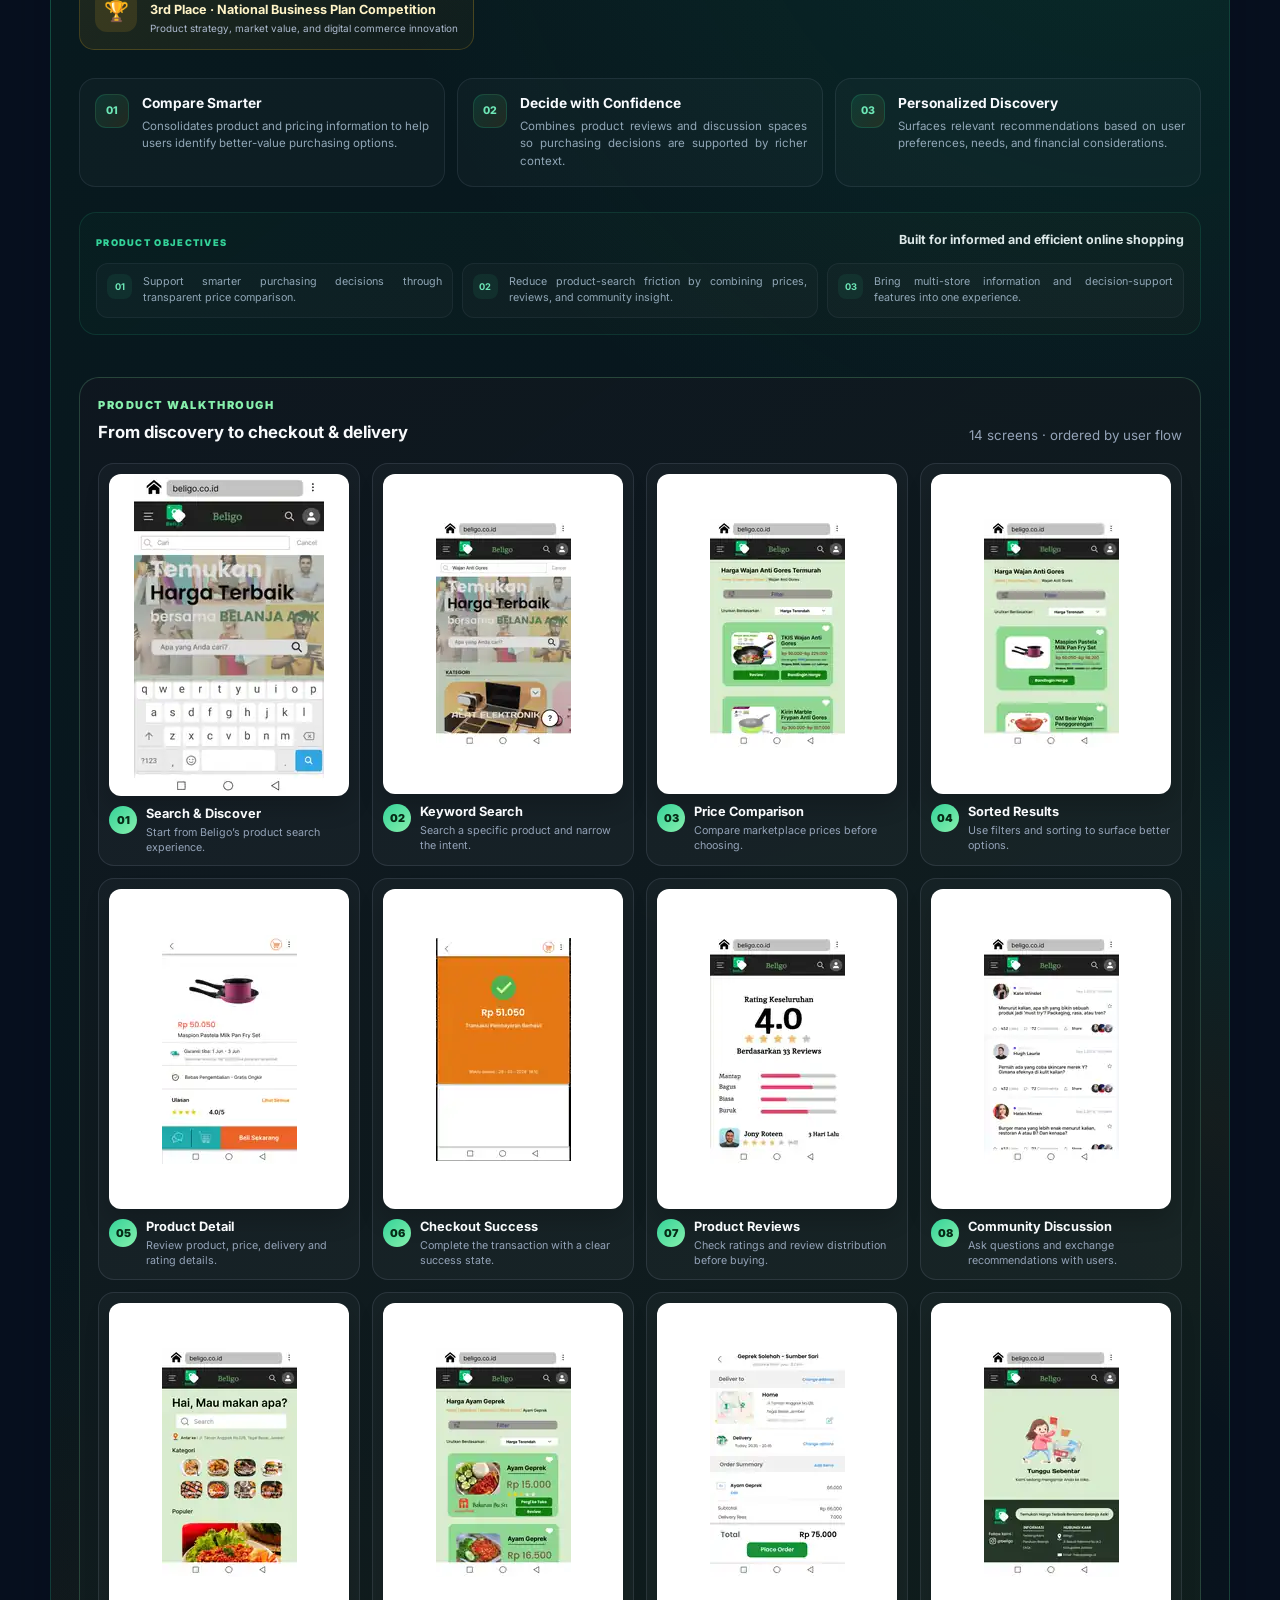
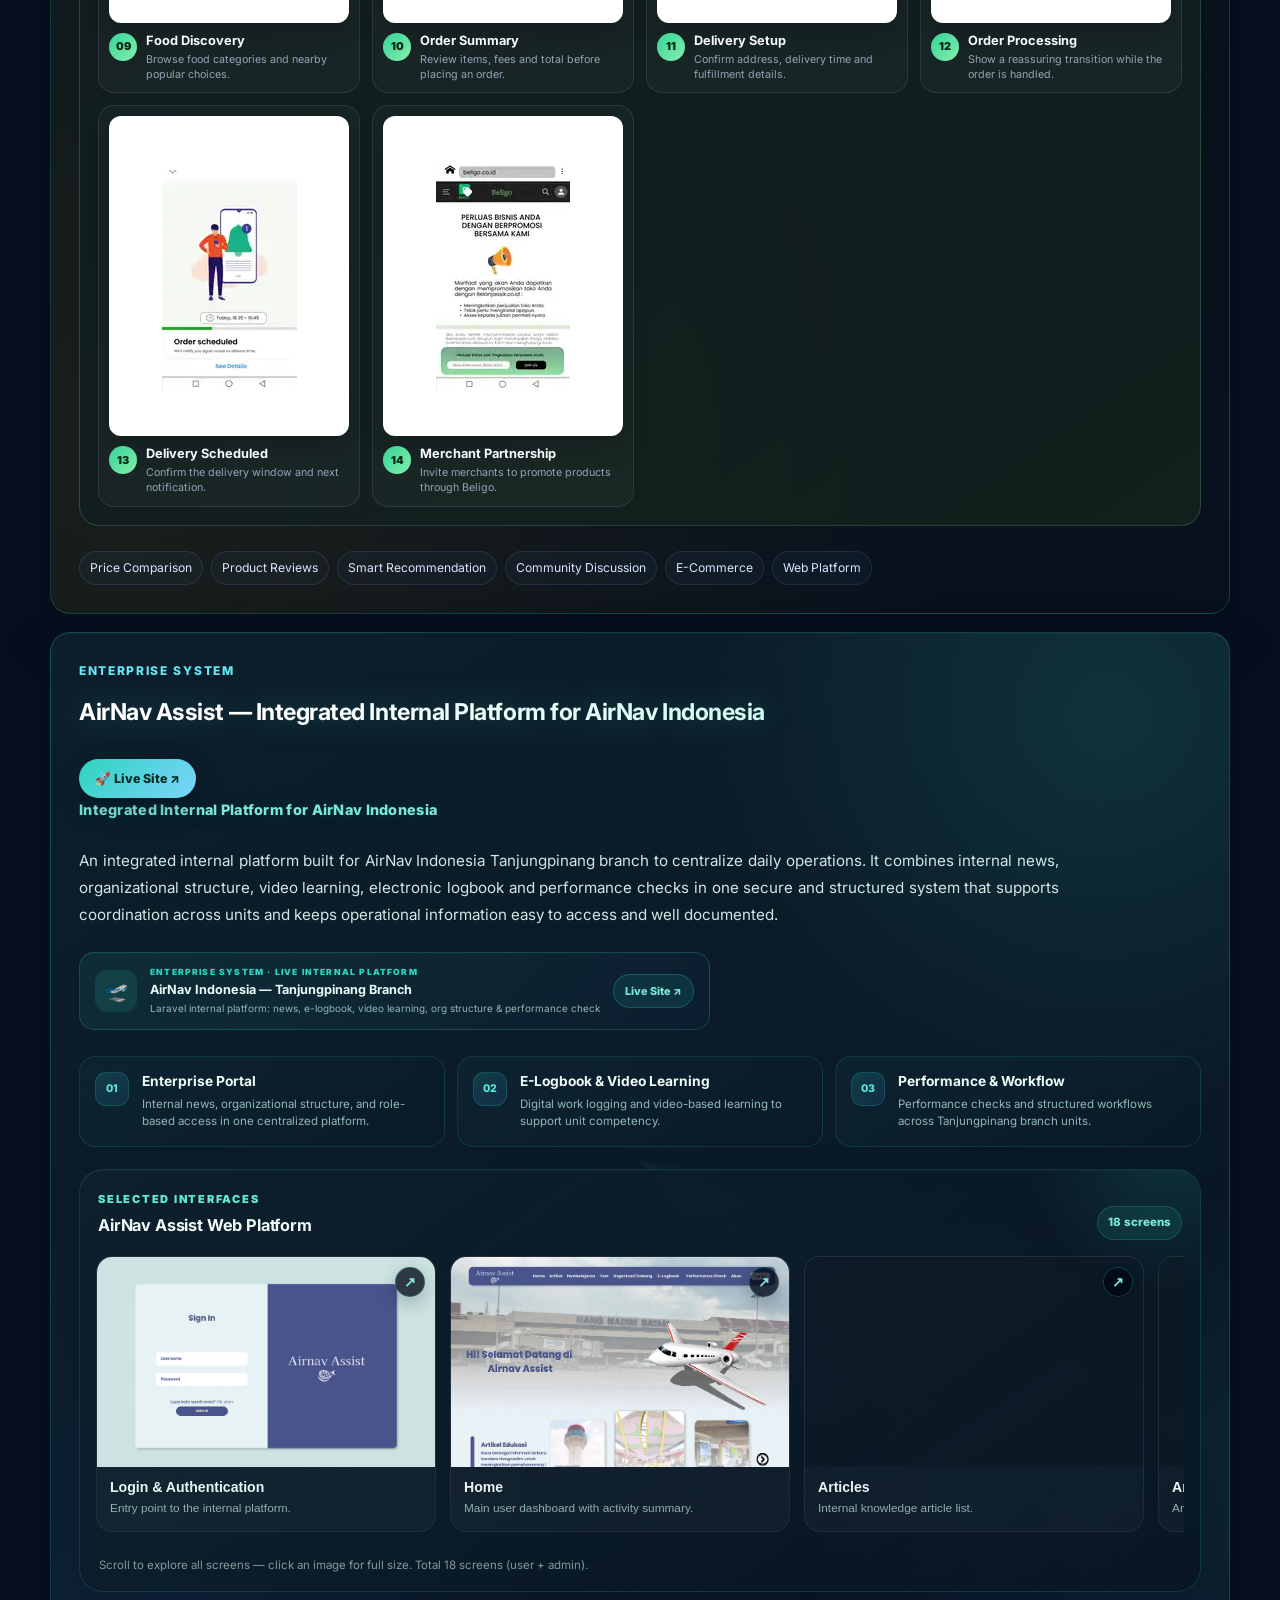
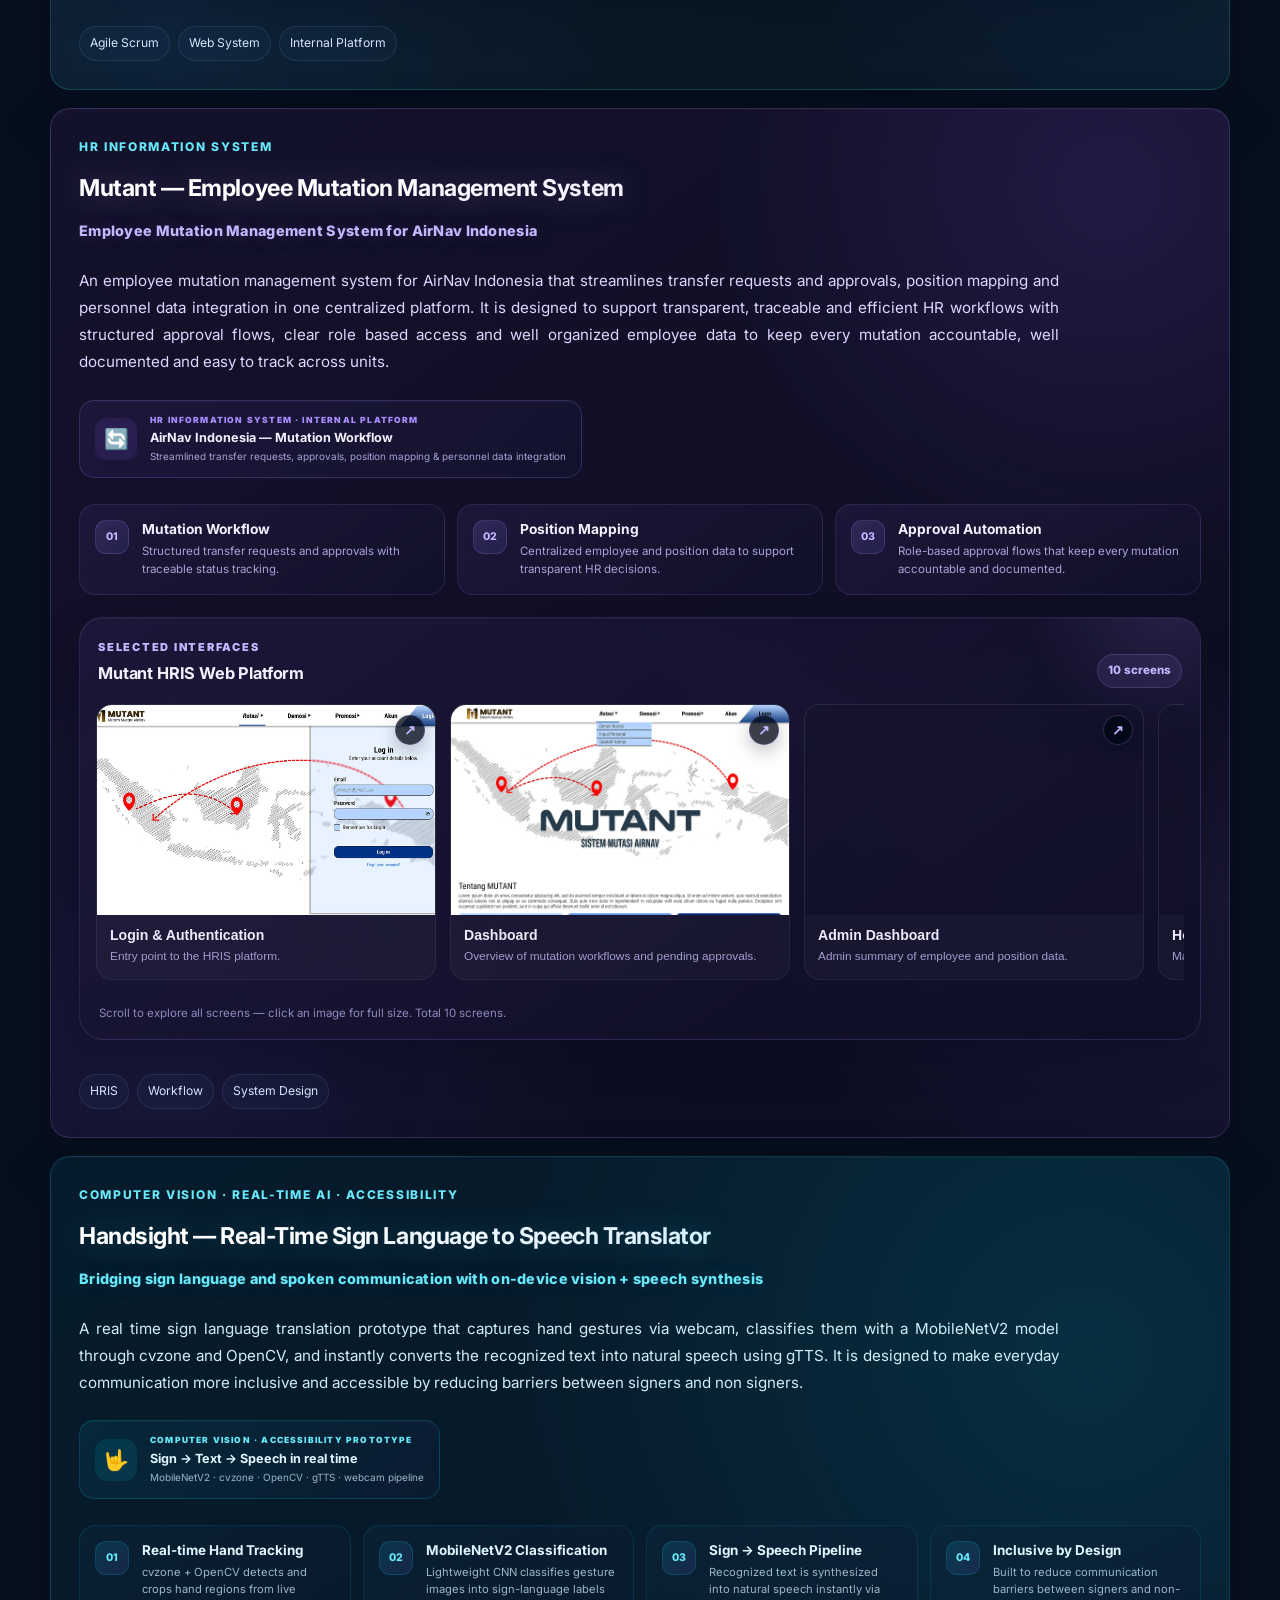
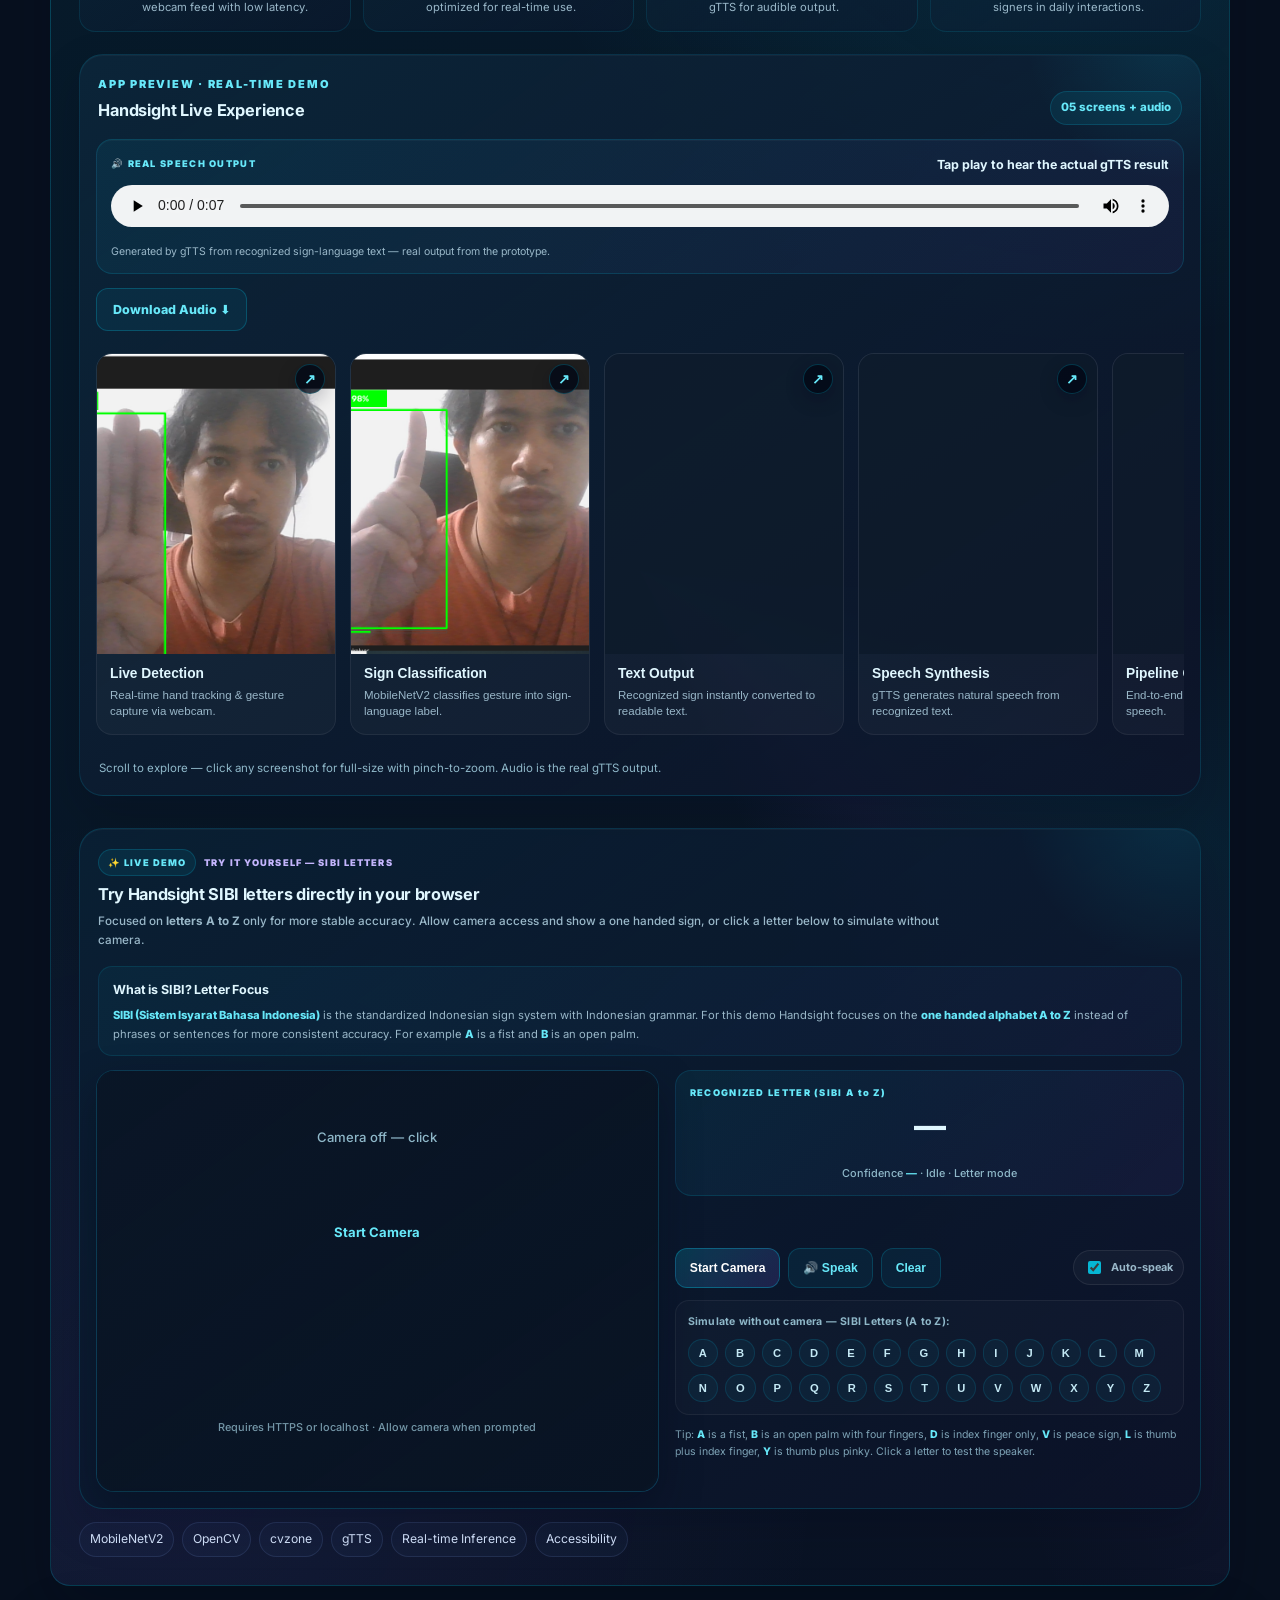
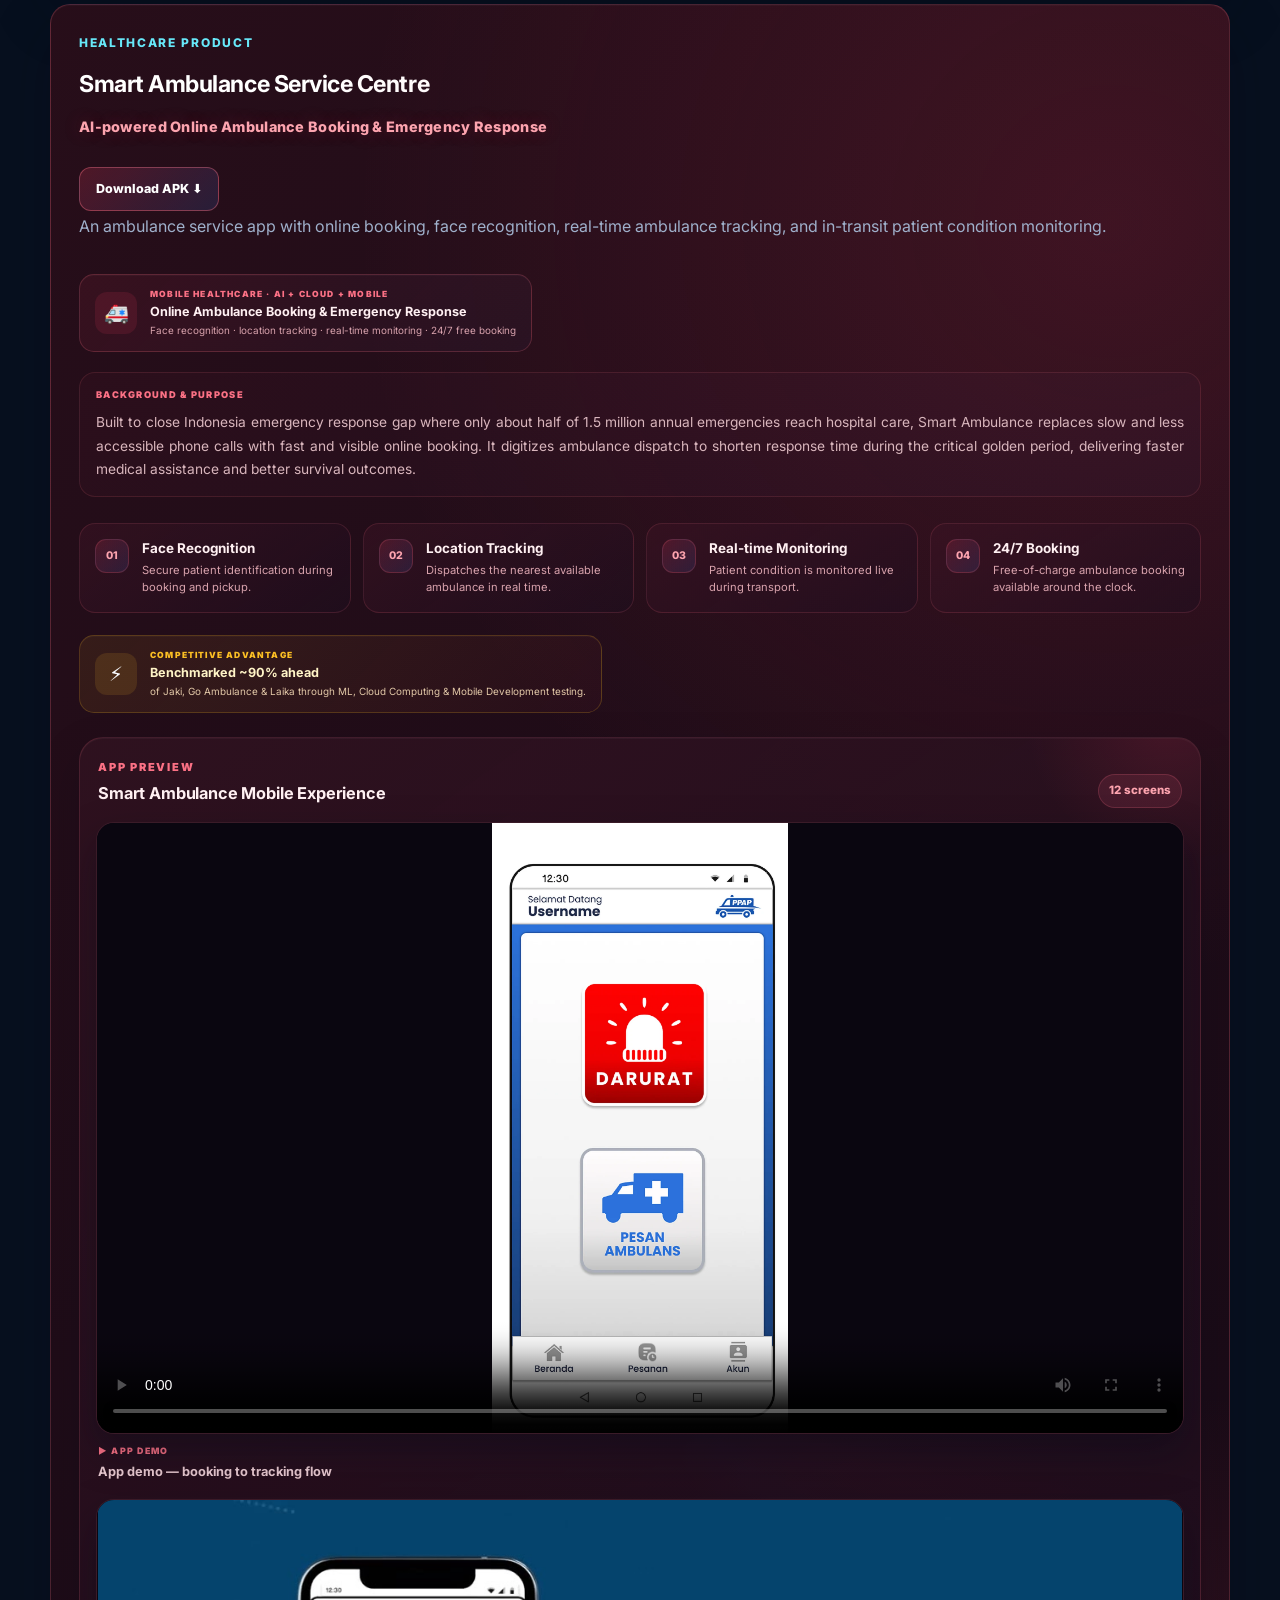
==== commit f4134bb6: "Sembunyikan semua tombol GitHub di porto" ====
--- a/index.html
+++ b/index.html
@@ -160,7 +160,6 @@
       <div class="hero-actions">
         <a class="btn" href="#projects">Lihat Karya</a>
         <a class="btn btn-ghost" href="https://www.linkedin.com/in/anggitokartaw/" target="_blank" rel="noreferrer">LinkedIn</a>
-        <a class="btn btn-ghost" href="https://github.com/Anggito09" target="_blank" rel="noreferrer">GitHub</a>
       </div>
       <div class="stats">
         <div><strong>System Implementation</strong><span>Analisis kebutuhan, testing, training, rollout</span></div>
@@ -214,9 +213,9 @@
       <article class="project-card"><div class="project-topline">Business · National Award</div><h3>Beligo</h3><p>A cross-platform price-comparison and product-recommendation web app tailored to user preferences and budget. Awarded 3rd Place in the national Business Plan competition.</p><div class="chips"><span>Web</span><span>Recommendation</span><span>Business</span></div><a class="text-link" href="https://l1nk.dev/BeligoNasional" target="_blank" rel="noreferrer">View Project ↗</a></article>
       <article class="project-card"><div class="project-topline">Enterprise System</div><h3>AirNav Assist — Integrated Internal Platform for AirNav Indonesia</h3><p class="airnav-desc">An integrated internal platform built for AirNav Indonesia Tanjungpinang branch to centralize daily operations. It combines internal news, organizational structure, video learning, electronic logbook and performance checks in one secure and structured system that supports coordination across units and keeps operational information easy to access and well documented.</p><div class="chips"><span>Agile Scrum</span><span>Web System</span><span>Internal Platform</span></div></article>
       <article class="project-card"><div class="project-topline">HR Information System</div><h3>Mutant — Employee Mutation Management System</h3><div class="mutant-project-subtitle">Employee Mutation Management System for AirNav Indonesia</div><p class="mutant-desc">An employee mutation management system for AirNav Indonesia that streamlines transfer requests and approvals, position mapping and personnel data integration in one centralized platform. It is designed to support transparent, traceable and efficient HR workflows with structured approval flows, clear role based access and well organized employee data to keep every mutation accountable, well documented and easy to track across units.</p><div class="chips"><span>HRIS</span><span>Workflow</span><span>System Design</span></div></article>
-      <article class="project-card handsight-enhanced"><div class="project-topline">COMPUTER VISION · REAL-TIME AI · ACCESSIBILITY</div><h3 class="handsight-title">Handsight — Real-Time Sign Language to Speech Translator</h3><div class="handsight-subtitle">Bridging sign language and spoken communication with on-device vision + speech synthesis</div><p class="handsight-desc">A real time sign language translation prototype that captures hand gestures via webcam, classifies them with a MobileNetV2 model through cvzone and OpenCV, and instantly converts the recognized text into natural speech using gTTS. It is designed to make everyday communication more inclusive and accessible by reducing barriers between signers and non signers.</p><div class="handsight-badge"><span class="handsight-badge-icon">🤟</span><div><small>COMPUTER VISION · ACCESSIBILITY PROTOTYPE</small><strong>Sign → Text → Speech in real time</strong><em>MobileNetV2 · cvzone · OpenCV · gTTS · webcam pipeline</em></div><a class="handsight-badge-link" href="https://github.com/Anggito09/Handsight" target="_blank" rel="noreferrer">GitHub ↗</a></div><div class="handsight-details"><div class="handsight-detail"><span class="handsight-detail-icon">01</span><div><strong>Real-time Hand Tracking</strong><small>cvzone + OpenCV detects and crops hand regions from live webcam feed with low latency.</small></div></div><div class="handsight-detail"><span class="handsight-detail-icon">02</span><div><strong>MobileNetV2 Classification</strong><small>Lightweight CNN classifies gesture images into sign-language labels optimized for real-time use.</small></div></div><div class="handsight-detail"><span class="handsight-detail-icon">03</span><div><strong>Sign → Speech Pipeline</strong><small>Recognized text is synthesized into natural speech instantly via gTTS for audible output.</small></div></div><div class="handsight-detail"><span class="handsight-detail-icon">04</span><div><strong>Inclusive by Design</strong><small>Built to reduce communication barriers between signers and non-signers in daily interactions.</small></div></div></div><div class="handsight-showcase" aria-label="Handsight app showcase"><div class="handsight-showcase-head"><div><span class="handsight-showcase-kicker">App Preview · Real-time Demo</span><strong>Handsight Live Experience</strong></div><span class="handsight-showcase-count">05 screens + audio</span></div><div class="handsight-audio"><div class="handsight-audio-head"><span>🔊 REAL SPEECH OUTPUT</span><strong>Tap play to hear the actual gTTS result</strong></div><audio class="handsight-audio-player" controls preload="metadata" aria-label="Handsight speech synthesis demo audio"><source src="assets/handsight/handsight-demo.mp3?v=20260828-handsight-v4" type="audio/mpeg"><source src="hasil/suara.mp3?v=20260828-handsight-v4" type="audio/mpeg">Your browser does not support audio playback.</audio><small>Generated by gTTS from recognized sign-language text — real output from the prototype.</small></div><div class="handsight-actions"><a class="handsight-action-btn primary" href="https://github.com/Anggito09/Handsight" target="_blank" rel="noreferrer">GitHub Repository ↗</a><a class="handsight-action-btn" href="assets/handsight/handsight-demo.mp3" download>Download Audio ⬇</a></div><div class="handsight-showcase-grid" tabindex="0" aria-label="Scrollable Handsight screen gallery"><button class="handsight-shot" type="button" data-full="assets/handsight/handsight-01.png" aria-label="Open Live Detection preview"><span class="handsight-shot-media"><img src="assets/handsight/handsight-01.png?v=20260828-handsight-v4" alt="Handsight live hand detection screen" loading="lazy" decoding="async"></span><span class="handsight-shot-copy"><b>Live Detection</b><small>Real-time hand tracking &amp; gesture capture via webcam.</small></span></button><button class="handsight-shot" type="button" data-full="assets/handsight/handsight-02.png" aria-label="Open Sign Classification preview"><span class="handsight-shot-media"><img src="assets/handsight/handsight-02.png?v=20260828-handsight-v4" alt="Handsight sign classification screen" loading="lazy" decoding="async"></span><span class="handsight-shot-copy"><b>Sign Classification</b><small>MobileNetV2 classifies gesture into sign-language label.</small></span></button><button class="handsight-shot" type="button" data-full="assets/handsight/handsight-03.png" aria-label="Open Text Output preview"><span class="handsight-shot-media"><img src="assets/handsight/handsight-03.png?v=20260828-handsight-v4" alt="Handsight text output screen" loading="lazy" decoding="async"></span><span class="handsight-shot-copy"><b>Text Output</b><small>Recognized sign instantly converted to readable text.</small></span></button><button class="handsight-shot" type="button" data-full="assets/handsight/handsight-04.png" aria-label="Open Speech Synthesis preview"><span class="handsight-shot-media"><img src="assets/handsight/handsight-04.png?v=20260828-handsight-v4" alt="Handsight speech synthesis screen" loading="lazy" decoding="async"></span><span class="handsight-shot-copy"><b>Speech Synthesis</b><small>gTTS generates natural speech from recognized text.</small></span></button><button class="handsight-shot" type="button" data-full="assets/handsight/handsight-05.png" aria-label="Open Pipeline Overview preview"><span class="handsight-shot-media"><img src="assets/handsight/handsight-05.png?v=20260828-handsight-v4" alt="Handsight pipeline overview screen" loading="lazy" decoding="async"></span><span class="handsight-shot-copy"><b>Pipeline Overview</b><small>End-to-end flow: camera → model → speech.</small></span></button></div><div class="handsight-showcase-note">Scroll to explore — click any screenshot for full-size with pinch-to-zoom. Audio is the real gTTS output.</div></div><div class="handsight-live-demo" aria-label="Handsight live browser demo"><div class="handsight-demo-head"><div class="handsight-demo-kicker"><span>✨ LIVE DEMO</span><b>TRY IT YOURSELF — SIBI LETTERS</b></div><strong>Try Handsight SIBI letters directly in your browser</strong><small>Focused on <b>letters A to Z</b> only for more stable accuracy. Allow camera access and show a one handed sign, or click a letter below to simulate without camera.</small></div><div class="handsight-sibi-box"><strong>What is SIBI? Letter Focus</strong><small><b>SIBI (Sistem Isyarat Bahasa Indonesia)</b> is the standardized Indonesian sign system with Indonesian grammar. For this demo Handsight focuses on the <b>one handed alphabet A to Z</b> instead of phrases or sentences for more consistent accuracy. For example <b>A</b> is a fist and <b>B</b> is an open palm.</small></div><div class="handsight-demo-stage"><div class="handsight-demo-video-wrap" aria-label="Webcam preview"><video class="handsight-demo-video" autoplay playsinline muted aria-label="Webcam feed"></video><canvas class="handsight-demo-canvas" aria-hidden="true"></canvas><div class="handsight-demo-placeholder">Camera off — click <b>Start Camera</b><br><small style="display:block;margin-top:6px;font-size:.68rem;opacity:.8">Requires HTTPS or localhost · Allow camera when prompted</small></div><div class="handsight-demo-live-badge" aria-hidden="true"><i></i> LIVE</div><div class="handsight-demo-fps" aria-hidden="true"></div></div><div class="handsight-demo-panel"><div class="handsight-demo-output"><small>RECOGNIZED LETTER (SIBI A to Z)</small><strong class="handsight-demo-text">—</strong><em>Confidence <b class="handsight-demo-conf">—</b> · <span class="handsight-demo-mode">Idle</span> · Letter mode</em></div><div class="handsight-demo-history" aria-label="Recognition history"></div><div class="handsight-demo-controls"><button class="handsight-demo-btn primary" type="button" data-action="camera">Start Camera</button><button class="handsight-demo-btn" type="button" data-action="speak">🔊 Speak</button><button class="handsight-demo-btn" type="button" data-action="clear">Clear</button><label class="handsight-demo-toggle"><input type="checkbox" class="handsight-demo-autospeak" checked> Auto-speak</label></div><div class="handsight-demo-gestures"><small>Simulate without camera — SIBI Letters (A to Z):</small><div class="handsight-demo-chips" data-group="huruf"><button type="button" data-sim="A">A</button><button type="button" data-sim="B">B</button><button type="button" data-sim="C">C</button><button type="button" data-sim="D">D</button><button type="button" data-sim="E">E</button><button type="button" data-sim="F">F</button><button type="button" data-sim="G">G</button><button type="button" data-sim="H">H</button><button type="button" data-sim="I">I</button><button type="button" data-sim="J">J</button><button type="button" data-sim="K">K</button><button type="button" data-sim="L">L</button><button type="button" data-sim="M">M</button><button type="button" data-sim="N">N</button><button type="button" data-sim="O">O</button><button type="button" data-sim="P">P</button><button type="button" data-sim="Q">Q</button><button type="button" data-sim="R">R</button><button type="button" data-sim="S">S</button><button type="button" data-sim="T">T</button><button type="button" data-sim="U">U</button><button type="button" data-sim="V">V</button><button type="button" data-sim="W">W</button><button type="button" data-sim="X">X</button><button type="button" data-sim="Y">Y</button><button type="button" data-sim="Z">Z</button></div></div><div class="handsight-demo-note">Tip: <b>A</b> is a fist, <b>B</b> is an open palm with four fingers, <b>D</b> is index finger only, <b>V</b> is peace sign, <b>L</b> is thumb plus index finger, <b>Y</b> is thumb plus pinky. Click a letter to test the speaker.</div><div class="handsight-demo-error" aria-live="polite"></div></div></div></div><div class="chips"><span>MobileNetV2</span><span>OpenCV</span><span>cvzone</span><span>gTTS</span><span>Real-time Inference</span><span>Accessibility</span></div></article>
+      <article class="project-card handsight-enhanced"><div class="project-topline">COMPUTER VISION · REAL-TIME AI · ACCESSIBILITY</div><h3 class="handsight-title">Handsight — Real-Time Sign Language to Speech Translator</h3><div class="handsight-subtitle">Bridging sign language and spoken communication with on-device vision + speech synthesis</div><p class="handsight-desc">A real time sign language translation prototype that captures hand gestures via webcam, classifies them with a MobileNetV2 model through cvzone and OpenCV, and instantly converts the recognized text into natural speech using gTTS. It is designed to make everyday communication more inclusive and accessible by reducing barriers between signers and non signers.</p><div class="handsight-badge"><span class="handsight-badge-icon">🤟</span><div><small>COMPUTER VISION · ACCESSIBILITY PROTOTYPE</small><strong>Sign → Text → Speech in real time</strong><em>MobileNetV2 · cvzone · OpenCV · gTTS · webcam pipeline</em></div></div><div class="handsight-details"><div class="handsight-detail"><span class="handsight-detail-icon">01</span><div><strong>Real-time Hand Tracking</strong><small>cvzone + OpenCV detects and crops hand regions from live webcam feed with low latency.</small></div></div><div class="handsight-detail"><span class="handsight-detail-icon">02</span><div><strong>MobileNetV2 Classification</strong><small>Lightweight CNN classifies gesture images into sign-language labels optimized for real-time use.</small></div></div><div class="handsight-detail"><span class="handsight-detail-icon">03</span><div><strong>Sign → Speech Pipeline</strong><small>Recognized text is synthesized into natural speech instantly via gTTS for audible output.</small></div></div><div class="handsight-detail"><span class="handsight-detail-icon">04</span><div><strong>Inclusive by Design</strong><small>Built to reduce communication barriers between signers and non-signers in daily interactions.</small></div></div></div><div class="handsight-showcase" aria-label="Handsight app showcase"><div class="handsight-showcase-head"><div><span class="handsight-showcase-kicker">App Preview · Real-time Demo</span><strong>Handsight Live Experience</strong></div><span class="handsight-showcase-count">05 screens + audio</span></div><div class="handsight-audio"><div class="handsight-audio-head"><span>🔊 REAL SPEECH OUTPUT</span><strong>Tap play to hear the actual gTTS result</strong></div><audio class="handsight-audio-player" controls preload="metadata" aria-label="Handsight speech synthesis demo audio"><source src="assets/handsight/handsight-demo.mp3?v=20260828-handsight-v4" type="audio/mpeg"><source src="hasil/suara.mp3?v=20260828-handsight-v4" type="audio/mpeg">Your browser does not support audio playback.</audio><small>Generated by gTTS from recognized sign-language text — real output from the prototype.</small></div><div class="handsight-actions"><a class="handsight-action-btn" href="assets/handsight/handsight-demo.mp3" download>Download Audio ⬇</a></div><div class="handsight-showcase-grid" tabindex="0" aria-label="Scrollable Handsight screen gallery"><button class="handsight-shot" type="button" data-full="assets/handsight/handsight-01.png" aria-label="Open Live Detection preview"><span class="handsight-shot-media"><img src="assets/handsight/handsight-01.png?v=20260828-handsight-v4" alt="Handsight live hand detection screen" loading="lazy" decoding="async"></span><span class="handsight-shot-copy"><b>Live Detection</b><small>Real-time hand tracking &amp; gesture capture via webcam.</small></span></button><button class="handsight-shot" type="button" data-full="assets/handsight/handsight-02.png" aria-label="Open Sign Classification preview"><span class="handsight-shot-media"><img src="assets/handsight/handsight-02.png?v=20260828-handsight-v4" alt="Handsight sign classification screen" loading="lazy" decoding="async"></span><span class="handsight-shot-copy"><b>Sign Classification</b><small>MobileNetV2 classifies gesture into sign-language label.</small></span></button><button class="handsight-shot" type="button" data-full="assets/handsight/handsight-03.png" aria-label="Open Text Output preview"><span class="handsight-shot-media"><img src="assets/handsight/handsight-03.png?v=20260828-handsight-v4" alt="Handsight text output screen" loading="lazy" decoding="async"></span><span class="handsight-shot-copy"><b>Text Output</b><small>Recognized sign instantly converted to readable text.</small></span></button><button class="handsight-shot" type="button" data-full="assets/handsight/handsight-04.png" aria-label="Open Speech Synthesis preview"><span class="handsight-shot-media"><img src="assets/handsight/handsight-04.png?v=20260828-handsight-v4" alt="Handsight speech synthesis screen" loading="lazy" decoding="async"></span><span class="handsight-shot-copy"><b>Speech Synthesis</b><small>gTTS generates natural speech from recognized text.</small></span></button><button class="handsight-shot" type="button" data-full="assets/handsight/handsight-05.png" aria-label="Open Pipeline Overview preview"><span class="handsight-shot-media"><img src="assets/handsight/handsight-05.png?v=20260828-handsight-v4" alt="Handsight pipeline overview screen" loading="lazy" decoding="async"></span><span class="handsight-shot-copy"><b>Pipeline Overview</b><small>End-to-end flow: camera → model → speech.</small></span></button></div><div class="handsight-showcase-note">Scroll to explore — click any screenshot for full-size with pinch-to-zoom. Audio is the real gTTS output.</div></div><div class="handsight-live-demo" aria-label="Handsight live browser demo"><div class="handsight-demo-head"><div class="handsight-demo-kicker"><span>✨ LIVE DEMO</span><b>TRY IT YOURSELF — SIBI LETTERS</b></div><strong>Try Handsight SIBI letters directly in your browser</strong><small>Focused on <b>letters A to Z</b> only for more stable accuracy. Allow camera access and show a one handed sign, or click a letter below to simulate without camera.</small></div><div class="handsight-sibi-box"><strong>What is SIBI? Letter Focus</strong><small><b>SIBI (Sistem Isyarat Bahasa Indonesia)</b> is the standardized Indonesian sign system with Indonesian grammar. For this demo Handsight focuses on the <b>one handed alphabet A to Z</b> instead of phrases or sentences for more consistent accuracy. For example <b>A</b> is a fist and <b>B</b> is an open palm.</small></div><div class="handsight-demo-stage"><div class="handsight-demo-video-wrap" aria-label="Webcam preview"><video class="handsight-demo-video" autoplay playsinline muted aria-label="Webcam feed"></video><canvas class="handsight-demo-canvas" aria-hidden="true"></canvas><div class="handsight-demo-placeholder">Camera off — click <b>Start Camera</b><br><small style="display:block;margin-top:6px;font-size:.68rem;opacity:.8">Requires HTTPS or localhost · Allow camera when prompted</small></div><div class="handsight-demo-live-badge" aria-hidden="true"><i></i> LIVE</div><div class="handsight-demo-fps" aria-hidden="true"></div></div><div class="handsight-demo-panel"><div class="handsight-demo-output"><small>RECOGNIZED LETTER (SIBI A to Z)</small><strong class="handsight-demo-text">—</strong><em>Confidence <b class="handsight-demo-conf">—</b> · <span class="handsight-demo-mode">Idle</span> · Letter mode</em></div><div class="handsight-demo-history" aria-label="Recognition history"></div><div class="handsight-demo-controls"><button class="handsight-demo-btn primary" type="button" data-action="camera">Start Camera</button><button class="handsight-demo-btn" type="button" data-action="speak">🔊 Speak</button><button class="handsight-demo-btn" type="button" data-action="clear">Clear</button><label class="handsight-demo-toggle"><input type="checkbox" class="handsight-demo-autospeak" checked> Auto-speak</label></div><div class="handsight-demo-gestures"><small>Simulate without camera — SIBI Letters (A to Z):</small><div class="handsight-demo-chips" data-group="huruf"><button type="button" data-sim="A">A</button><button type="button" data-sim="B">B</button><button type="button" data-sim="C">C</button><button type="button" data-sim="D">D</button><button type="button" data-sim="E">E</button><button type="button" data-sim="F">F</button><button type="button" data-sim="G">G</button><button type="button" data-sim="H">H</button><button type="button" data-sim="I">I</button><button type="button" data-sim="J">J</button><button type="button" data-sim="K">K</button><button type="button" data-sim="L">L</button><button type="button" data-sim="M">M</button><button type="button" data-sim="N">N</button><button type="button" data-sim="O">O</button><button type="button" data-sim="P">P</button><button type="button" data-sim="Q">Q</button><button type="button" data-sim="R">R</button><button type="button" data-sim="S">S</button><button type="button" data-sim="T">T</button><button type="button" data-sim="U">U</button><button type="button" data-sim="V">V</button><button type="button" data-sim="W">W</button><button type="button" data-sim="X">X</button><button type="button" data-sim="Y">Y</button><button type="button" data-sim="Z">Z</button></div></div><div class="handsight-demo-note">Tip: <b>A</b> is a fist, <b>B</b> is an open palm with four fingers, <b>D</b> is index finger only, <b>V</b> is peace sign, <b>L</b> is thumb plus index finger, <b>Y</b> is thumb plus pinky. Click a letter to test the speaker.</div><div class="handsight-demo-error" aria-live="polite"></div></div></div></div><div class="chips"><span>MobileNetV2</span><span>OpenCV</span><span>cvzone</span><span>gTTS</span><span>Real-time Inference</span><span>Accessibility</span></div></article>
       <article class="project-card"><div class="project-topline">Healthcare Product</div><h3>Smart Ambulance Service Centre</h3><p>An ambulance service app with online booking, face recognition, real-time ambulance tracking, and in-transit patient condition monitoring.</p><div class="chips"><span>Healthcare</span><span>Mobile</span><span>Real-time Tracking</span></div></article>
-      <article class="project-card"><div class="project-topline">Business / Web</div><h3>KameraIn</h3><p>An Instax camera rental website — product catalog, bookings, gallery, and customer-channel integrations.</p><div class="chips"><span>Web Design</span><span>GitHub</span><span>Automation</span><span>Business</span></div></article>
+      <article class="project-card"><div class="project-topline">Business / Web</div><h3>KameraIn</h3><p>An Instax camera rental website — product catalog, bookings, gallery, and customer-channel integrations.</p><div class="chips"><span>Web Design</span><span>Automation</span><span>Business</span></div></article>
       <article class="project-card"><div class="project-topline">UMKM · POS · OPERATIONS ANALYTICS</div><h3>Temancipta — Cafe POS, Kitchen Queue &amp; Operations Analytics</h3><p>A live cafe operating system for UMKM: cashier, kitchen board, voice TV queue, finance, and grounded AI insights. Built to measure service from order to ready — peak hours, slow menus, dead SKUs, and staff speed — then turn those numbers into actions owners can actually run.</p><div class="chips"><span>POS</span><span>Kitchen Queue</span><span>Voice TV</span><span>Finance</span><span>Workers AI</span><span>Cloudflare D1</span></div><a class="text-link" href="https://app.temancipta.workers.dev/" target="_blank" rel="noreferrer">Live Demo ↗</a></article>
     </div>
   </div>
@@ -302,6 +301,6 @@
 </main>
 
 <footer><div class="container footer-inner"><span>© 2026 Anggito Karta Wijaya</span><span>Healthcare IT · Data · AI</span></div></footer>
-<script src="script.js?v=20260916-temancipta-slide"></script>
+<script src="script.js?v=20260916-hide-github"></script>
 </body>
 </html>
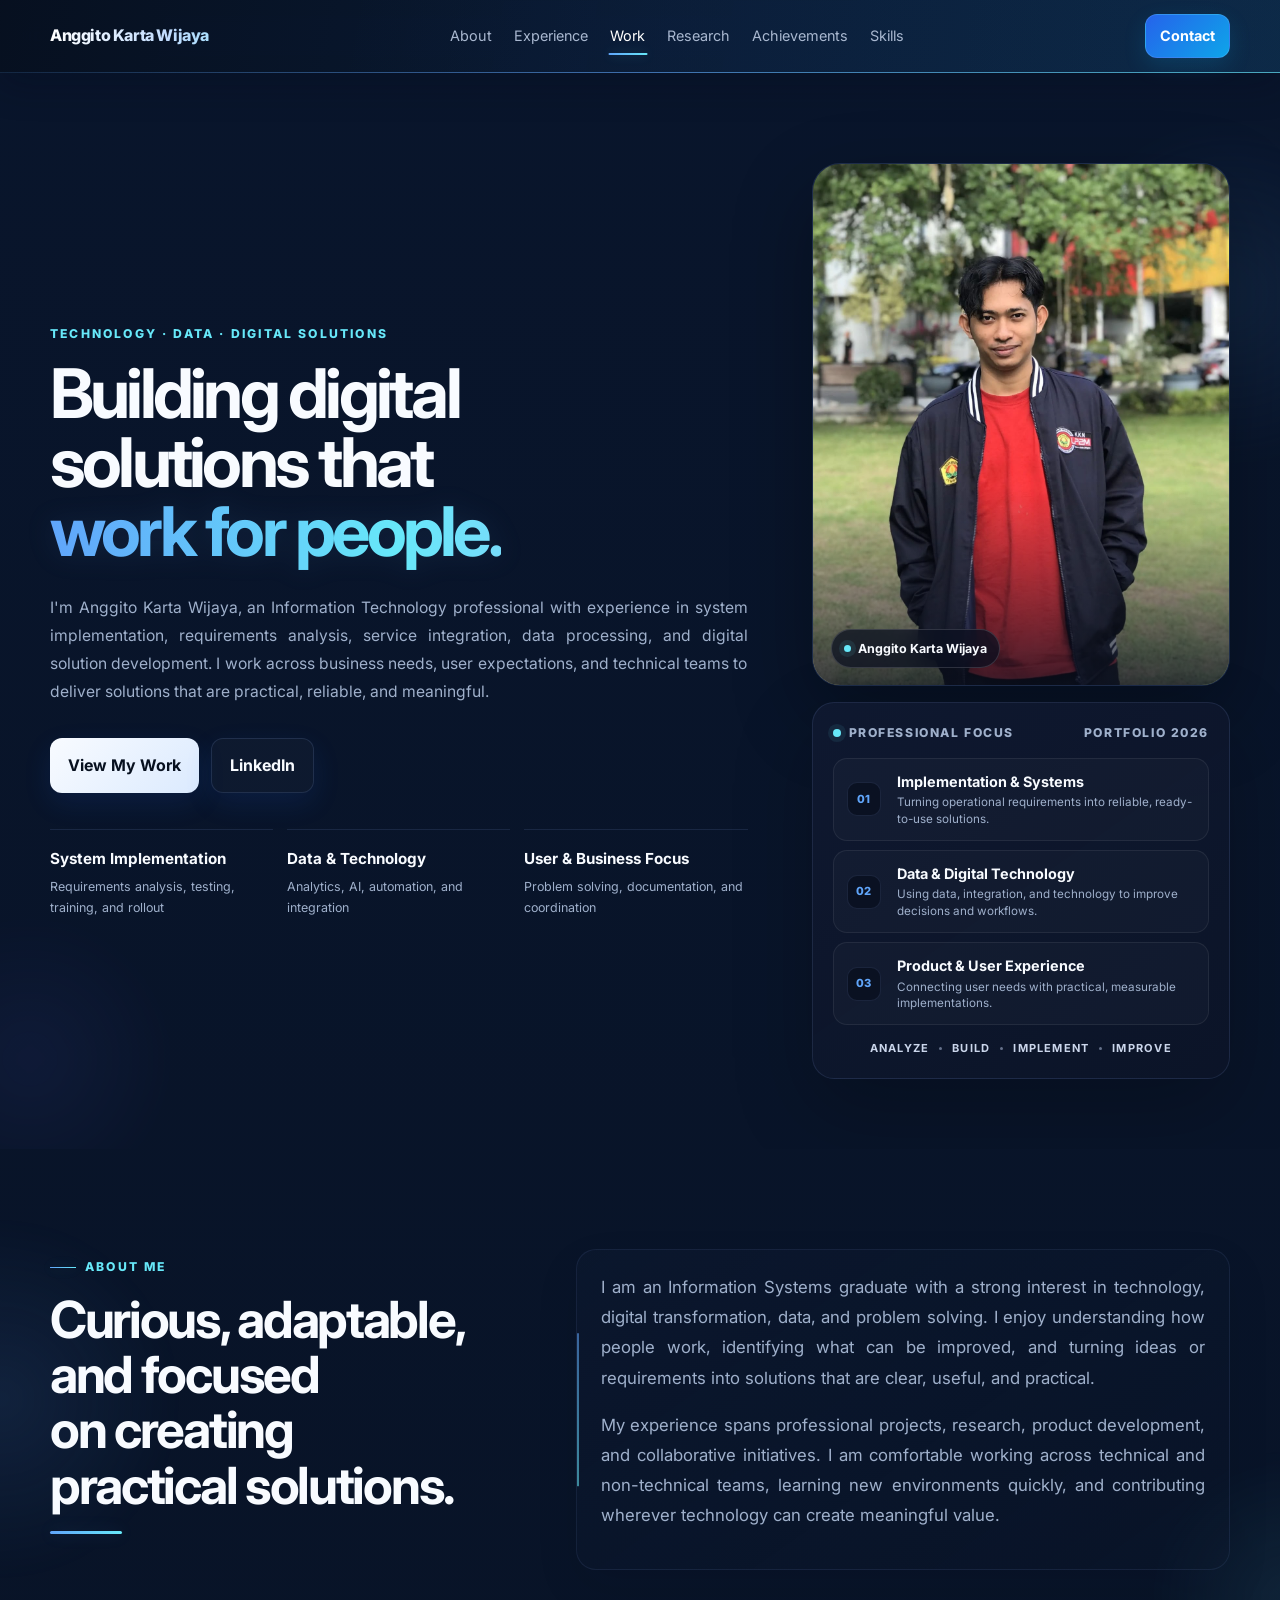
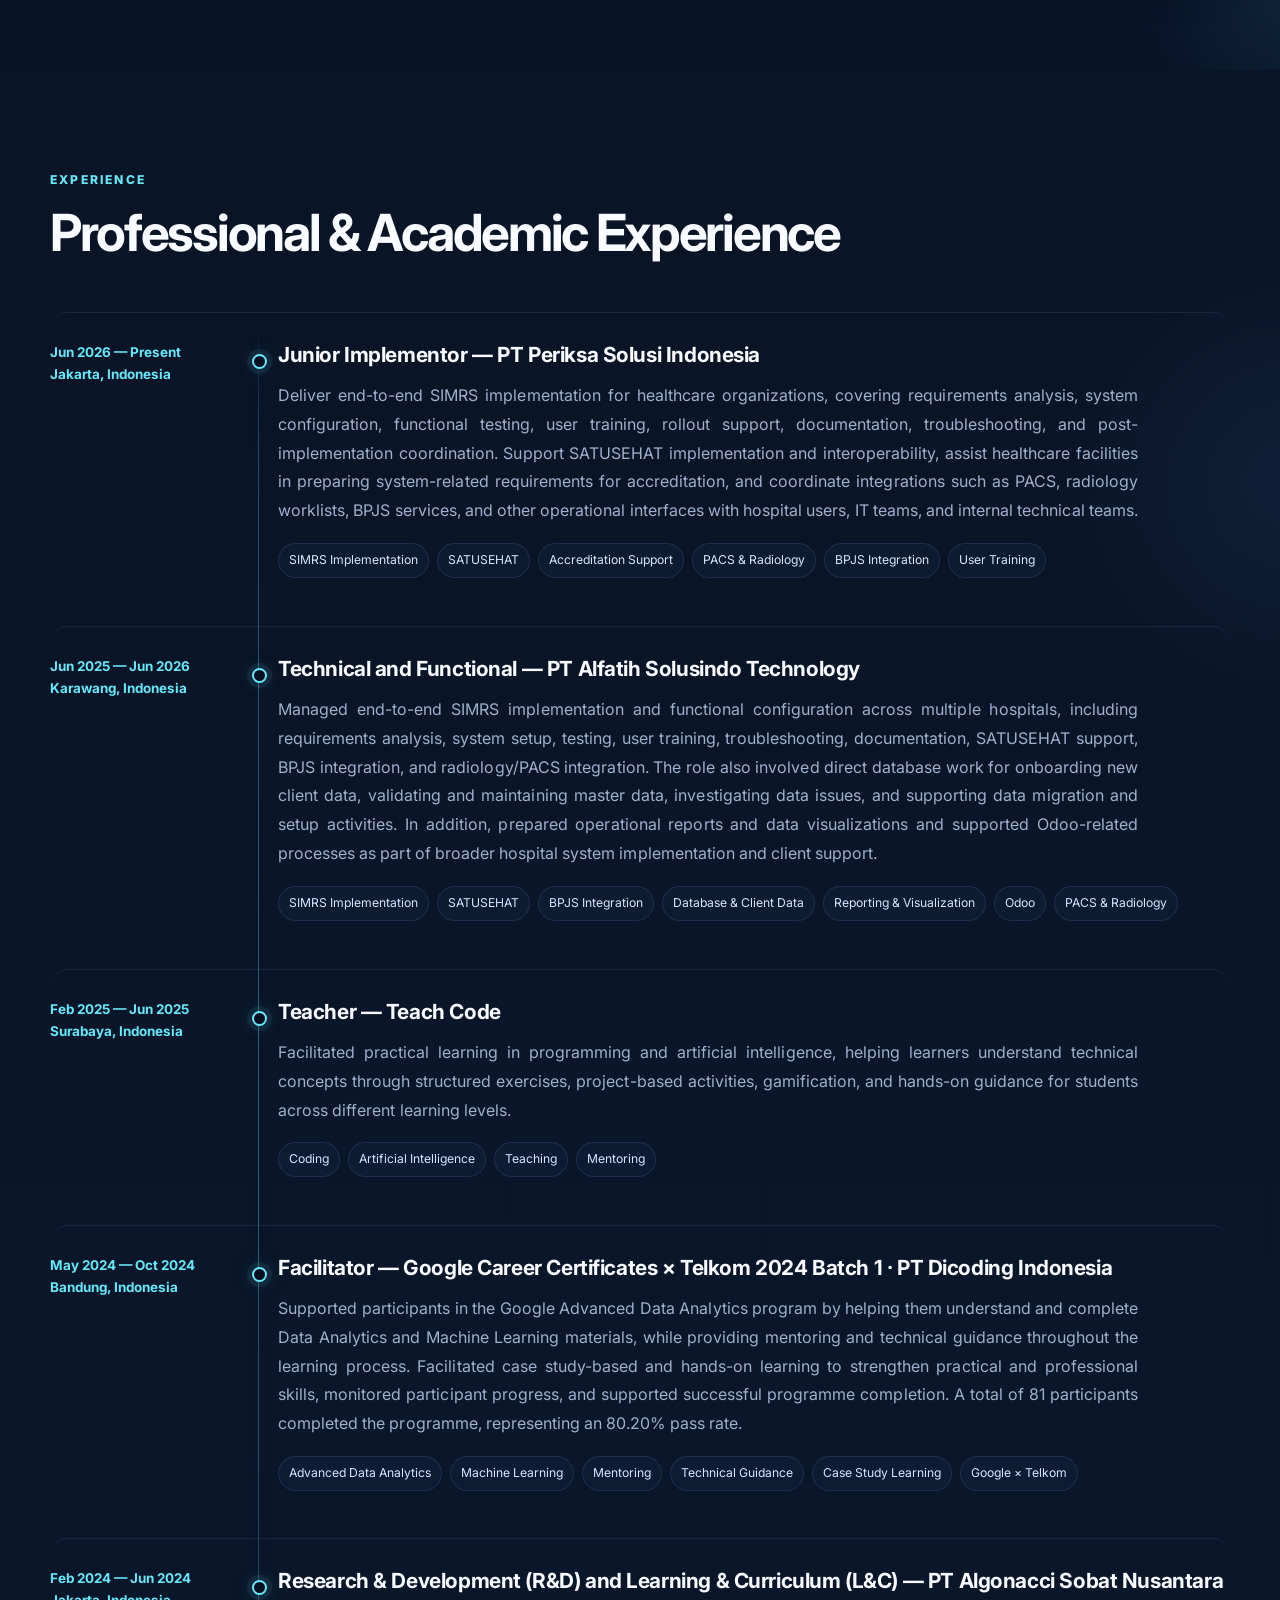
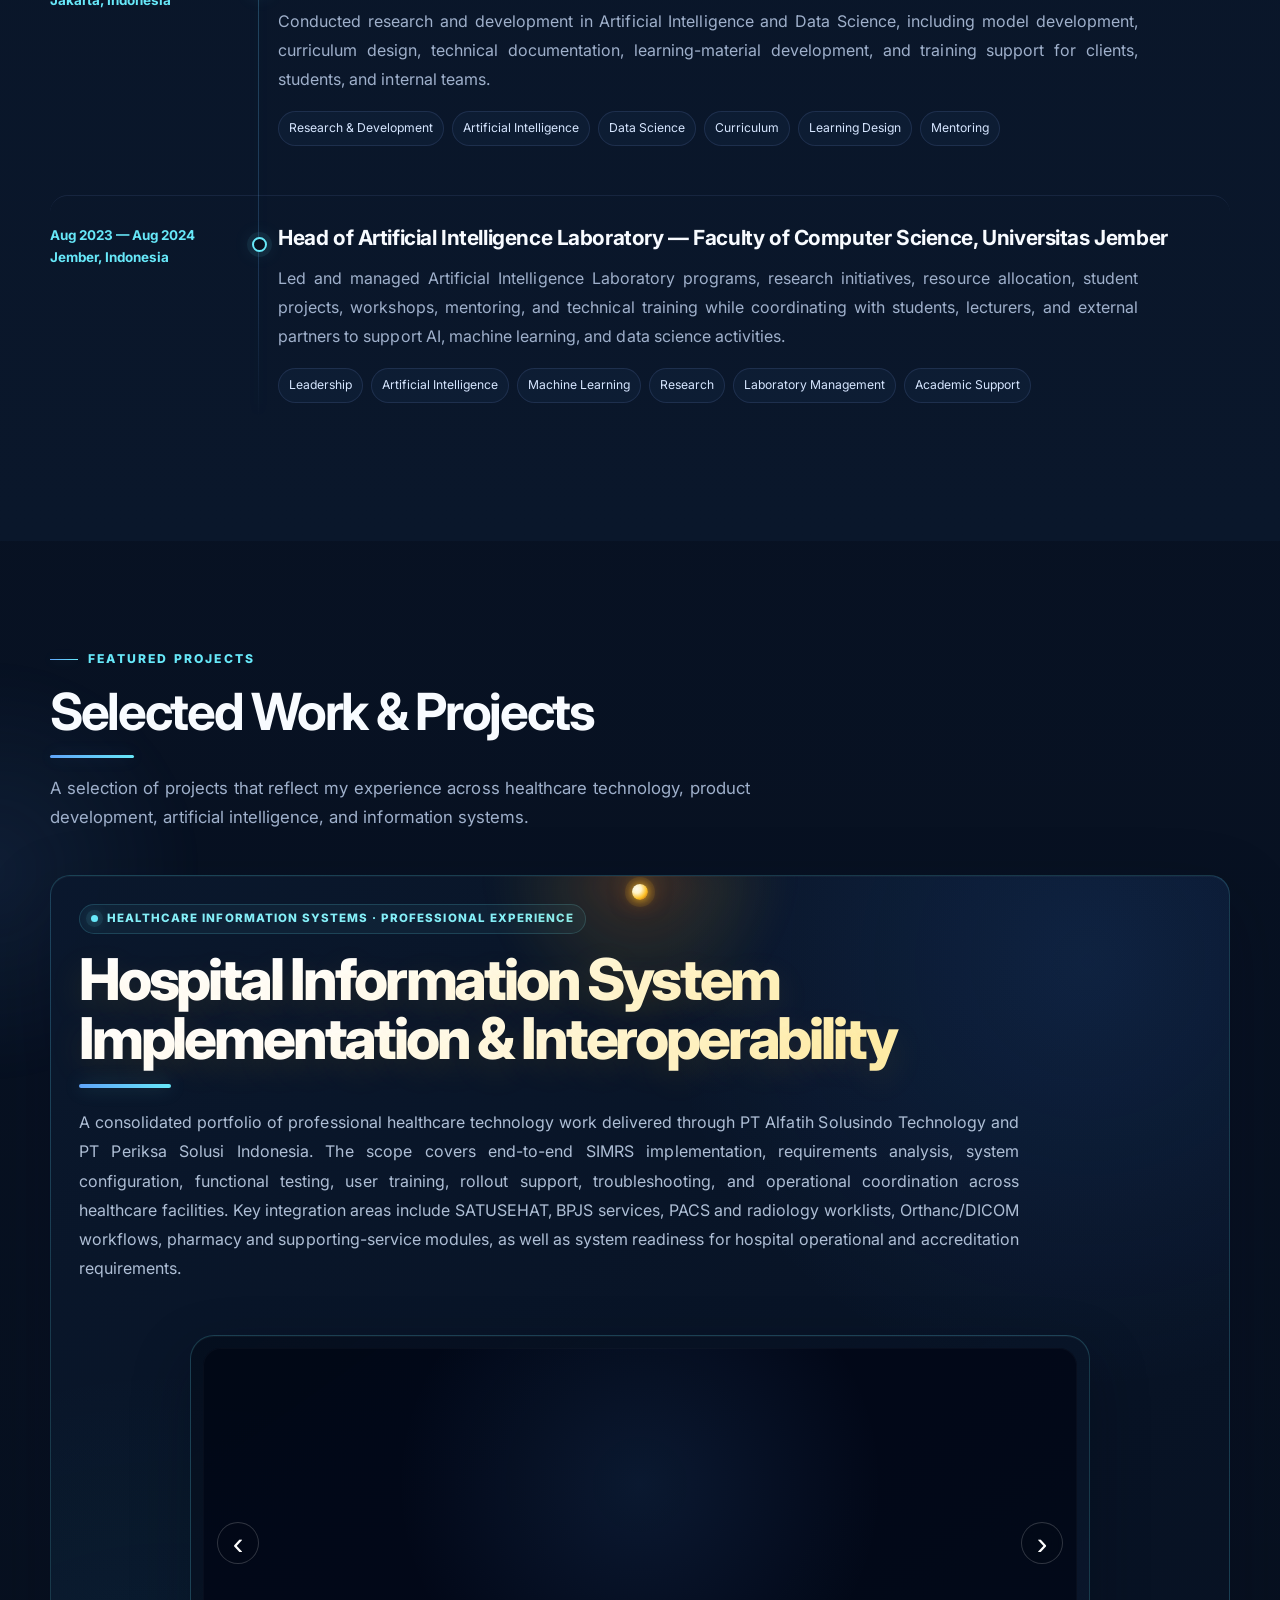
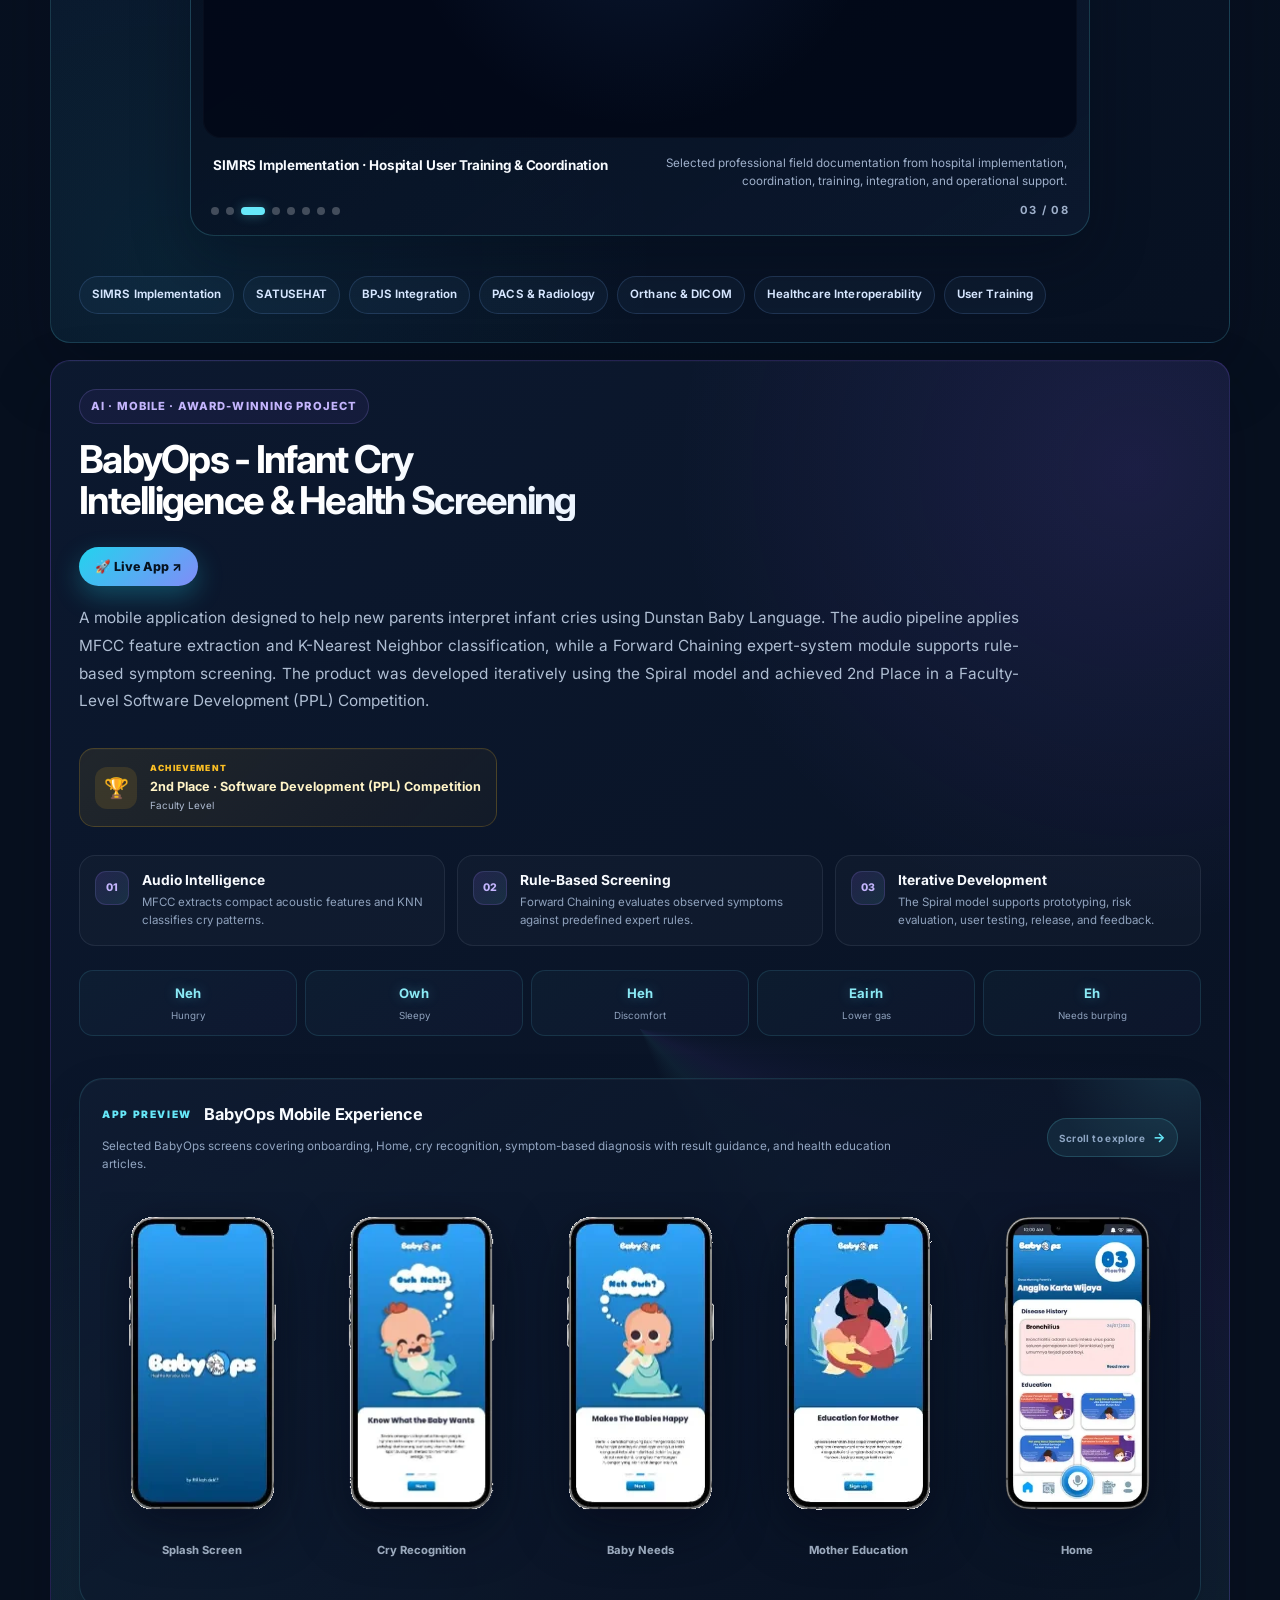
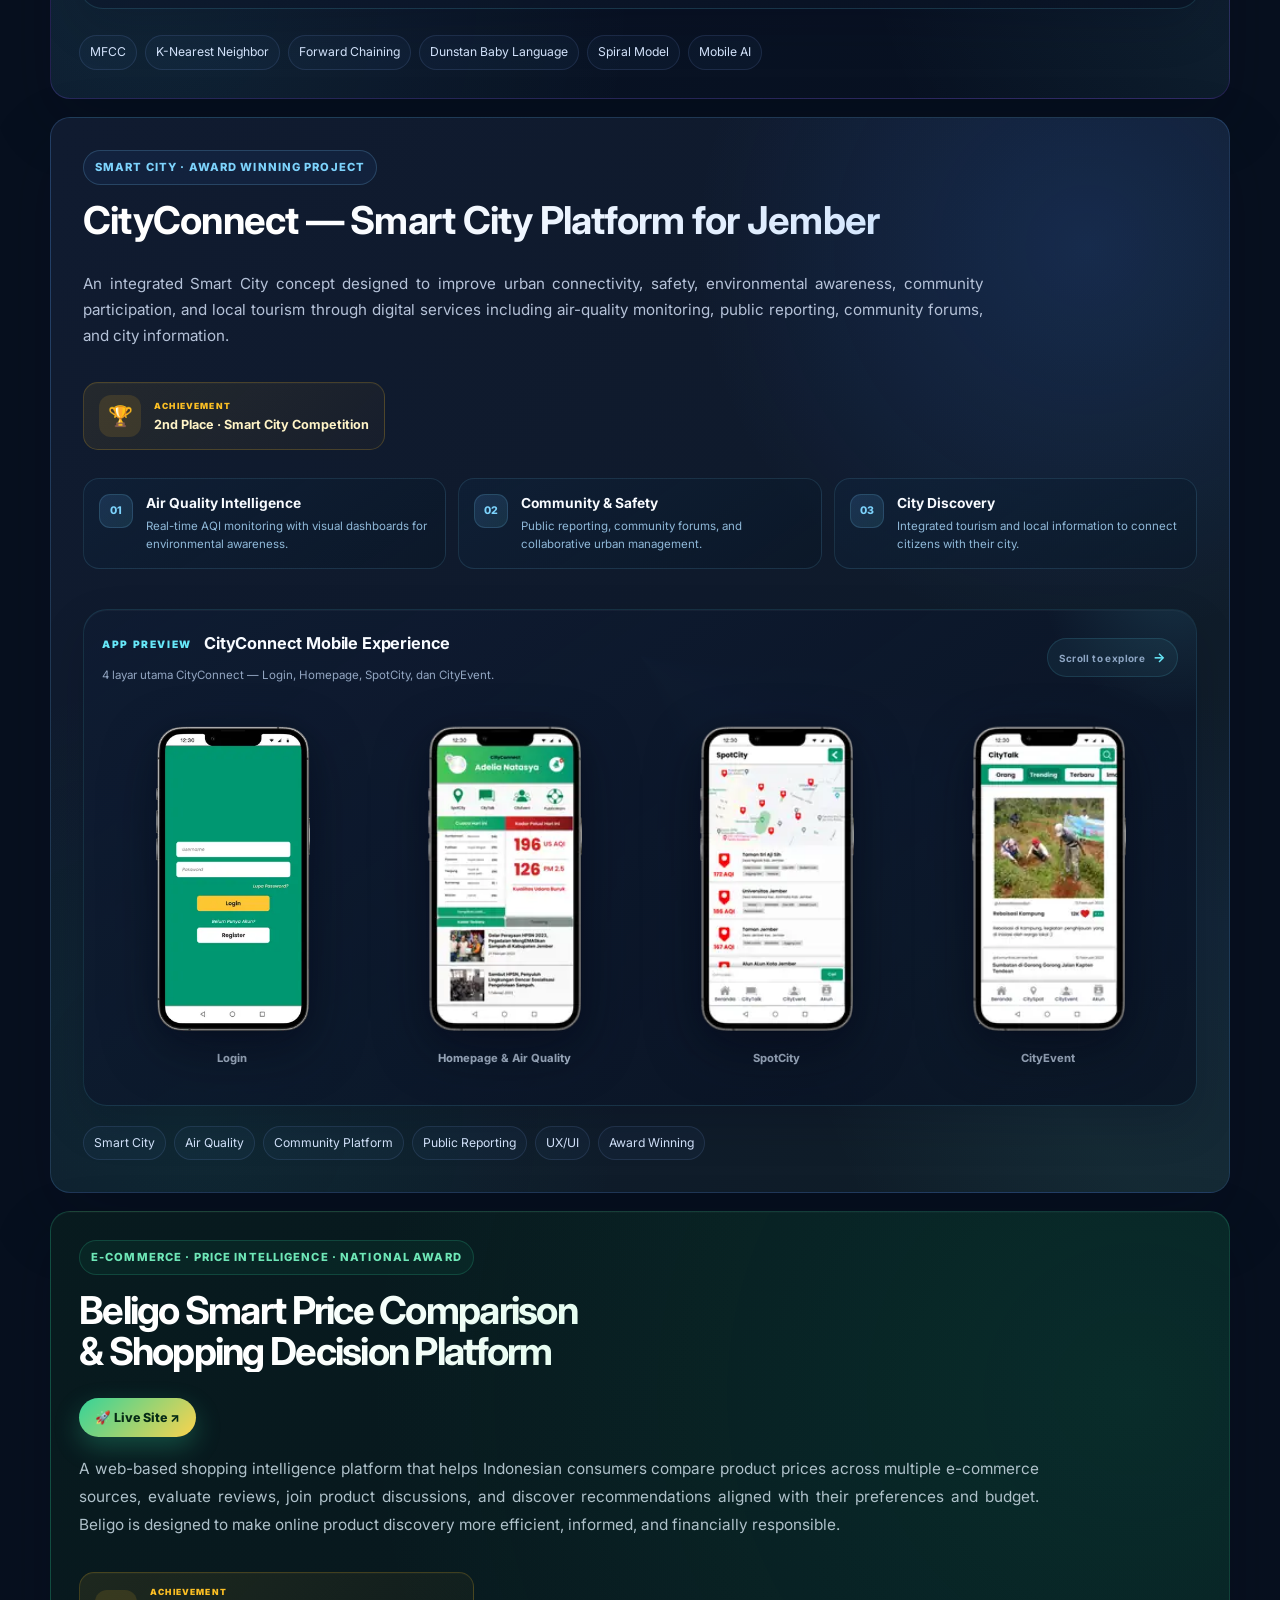
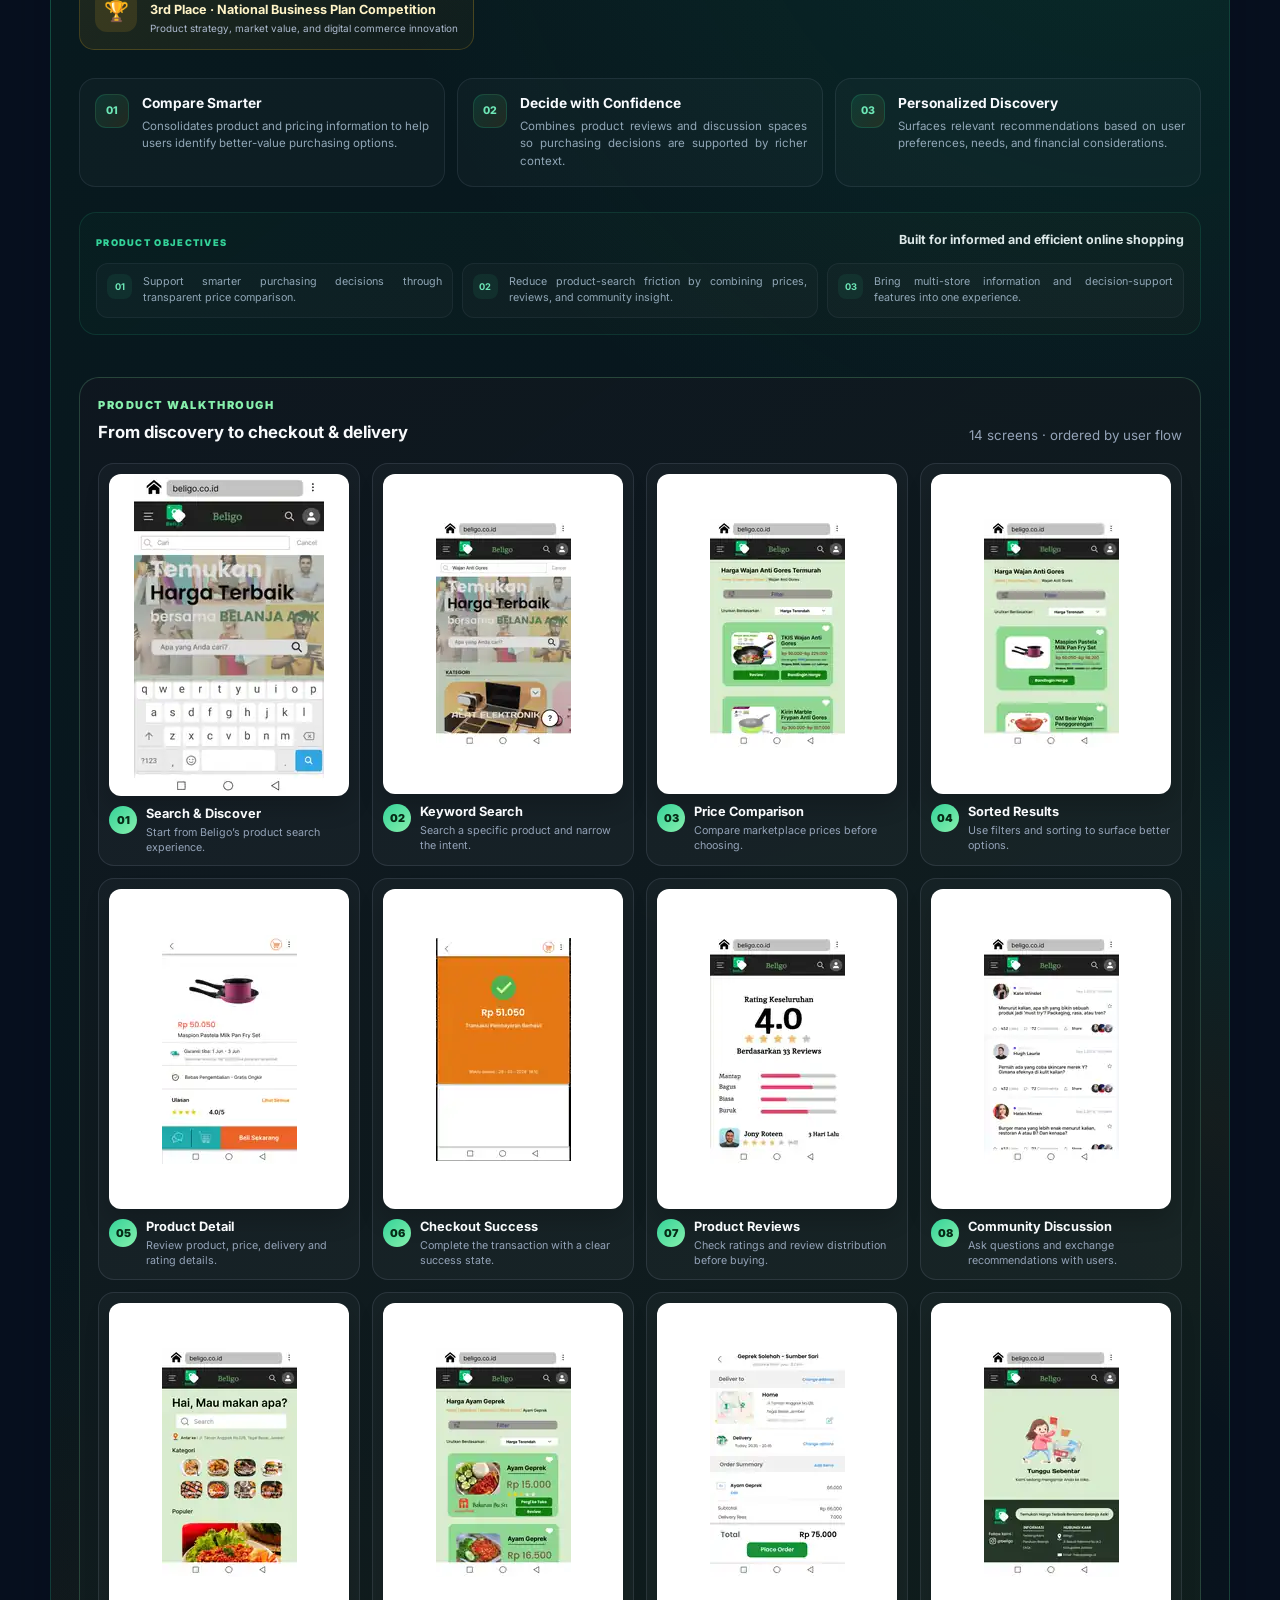
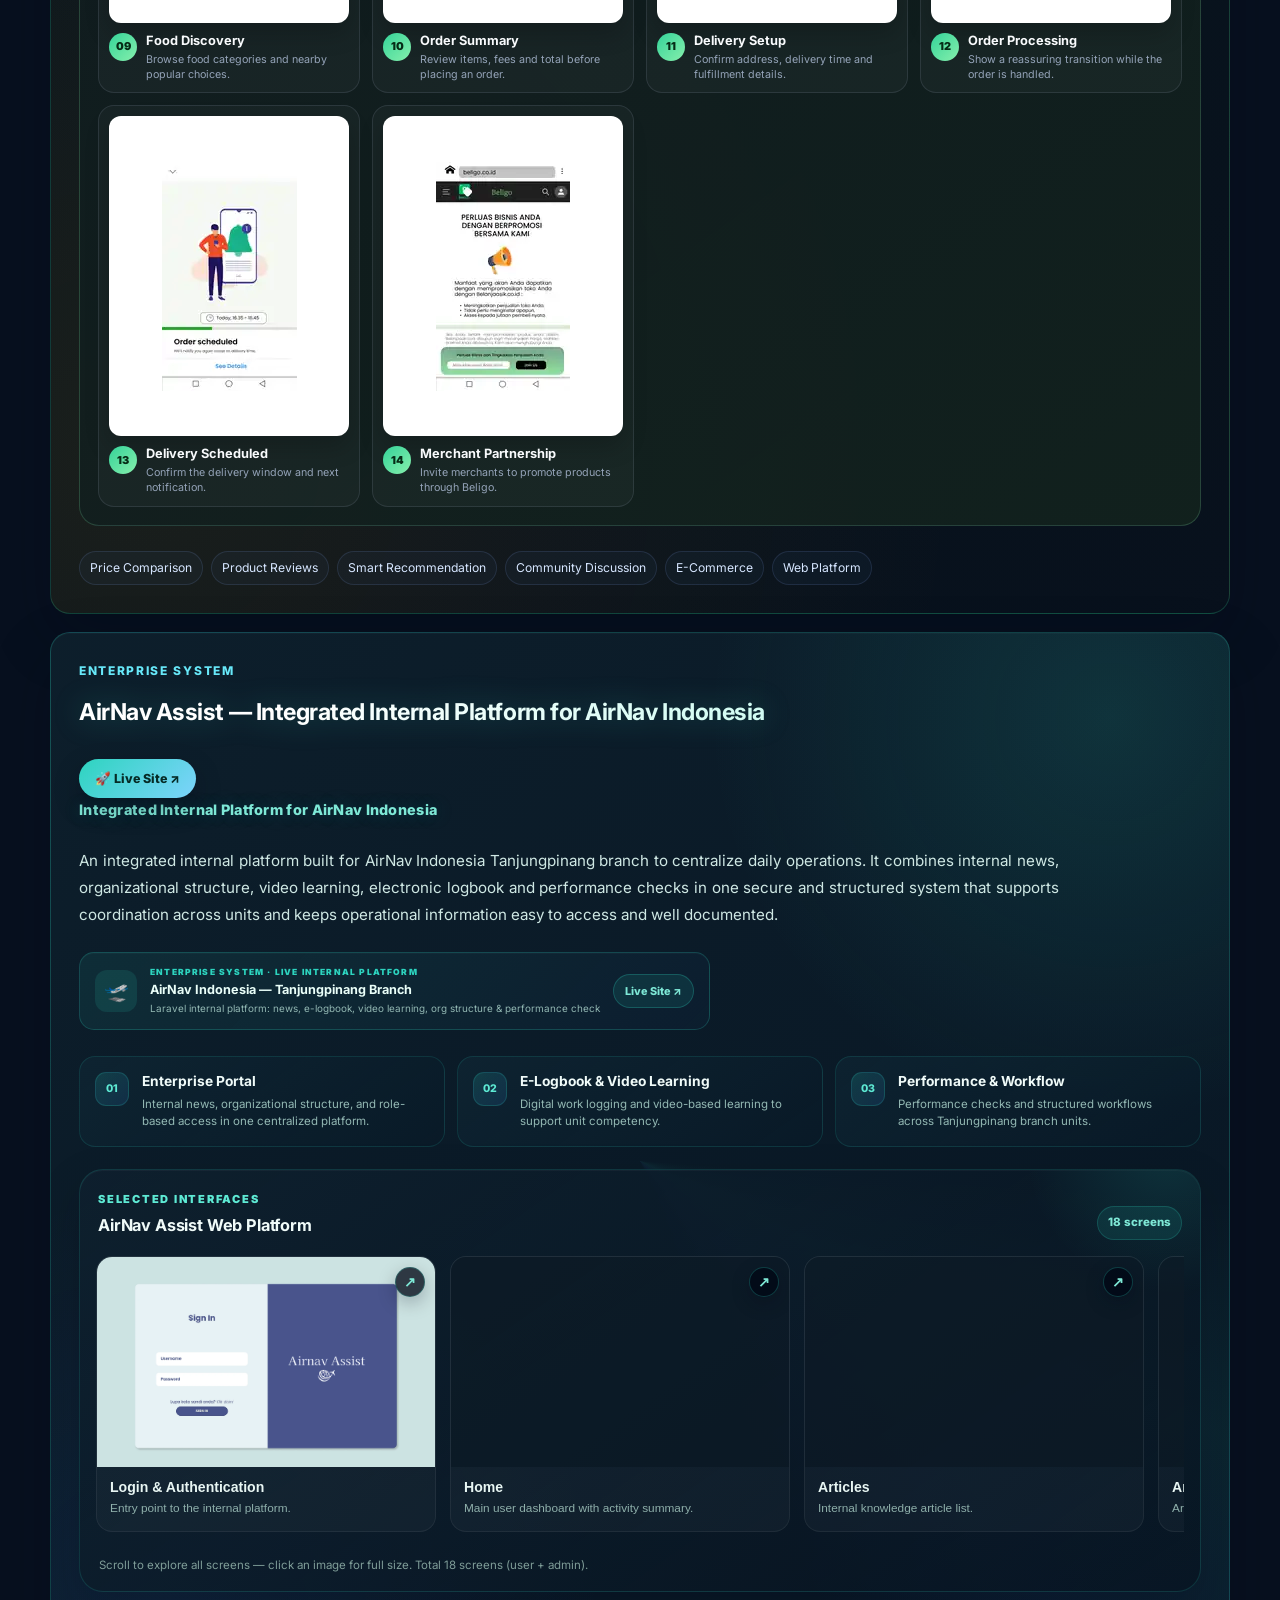
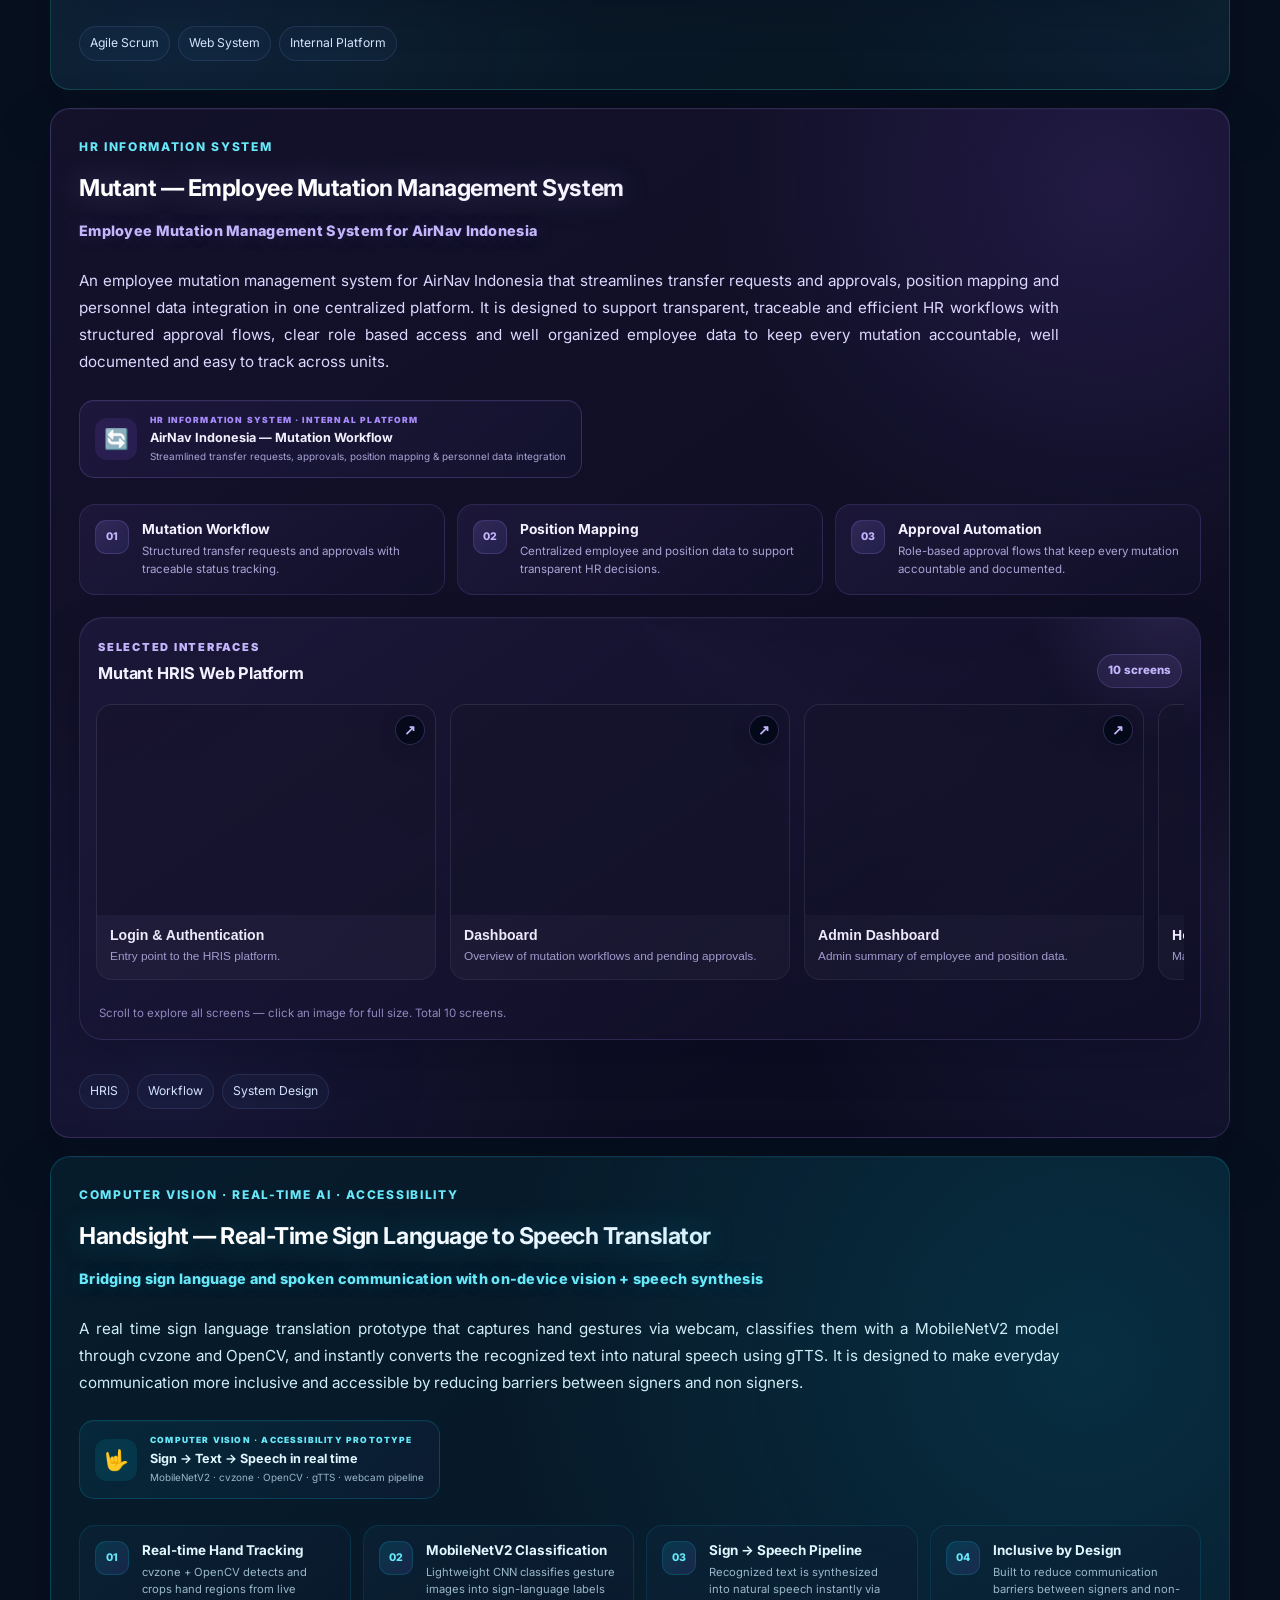
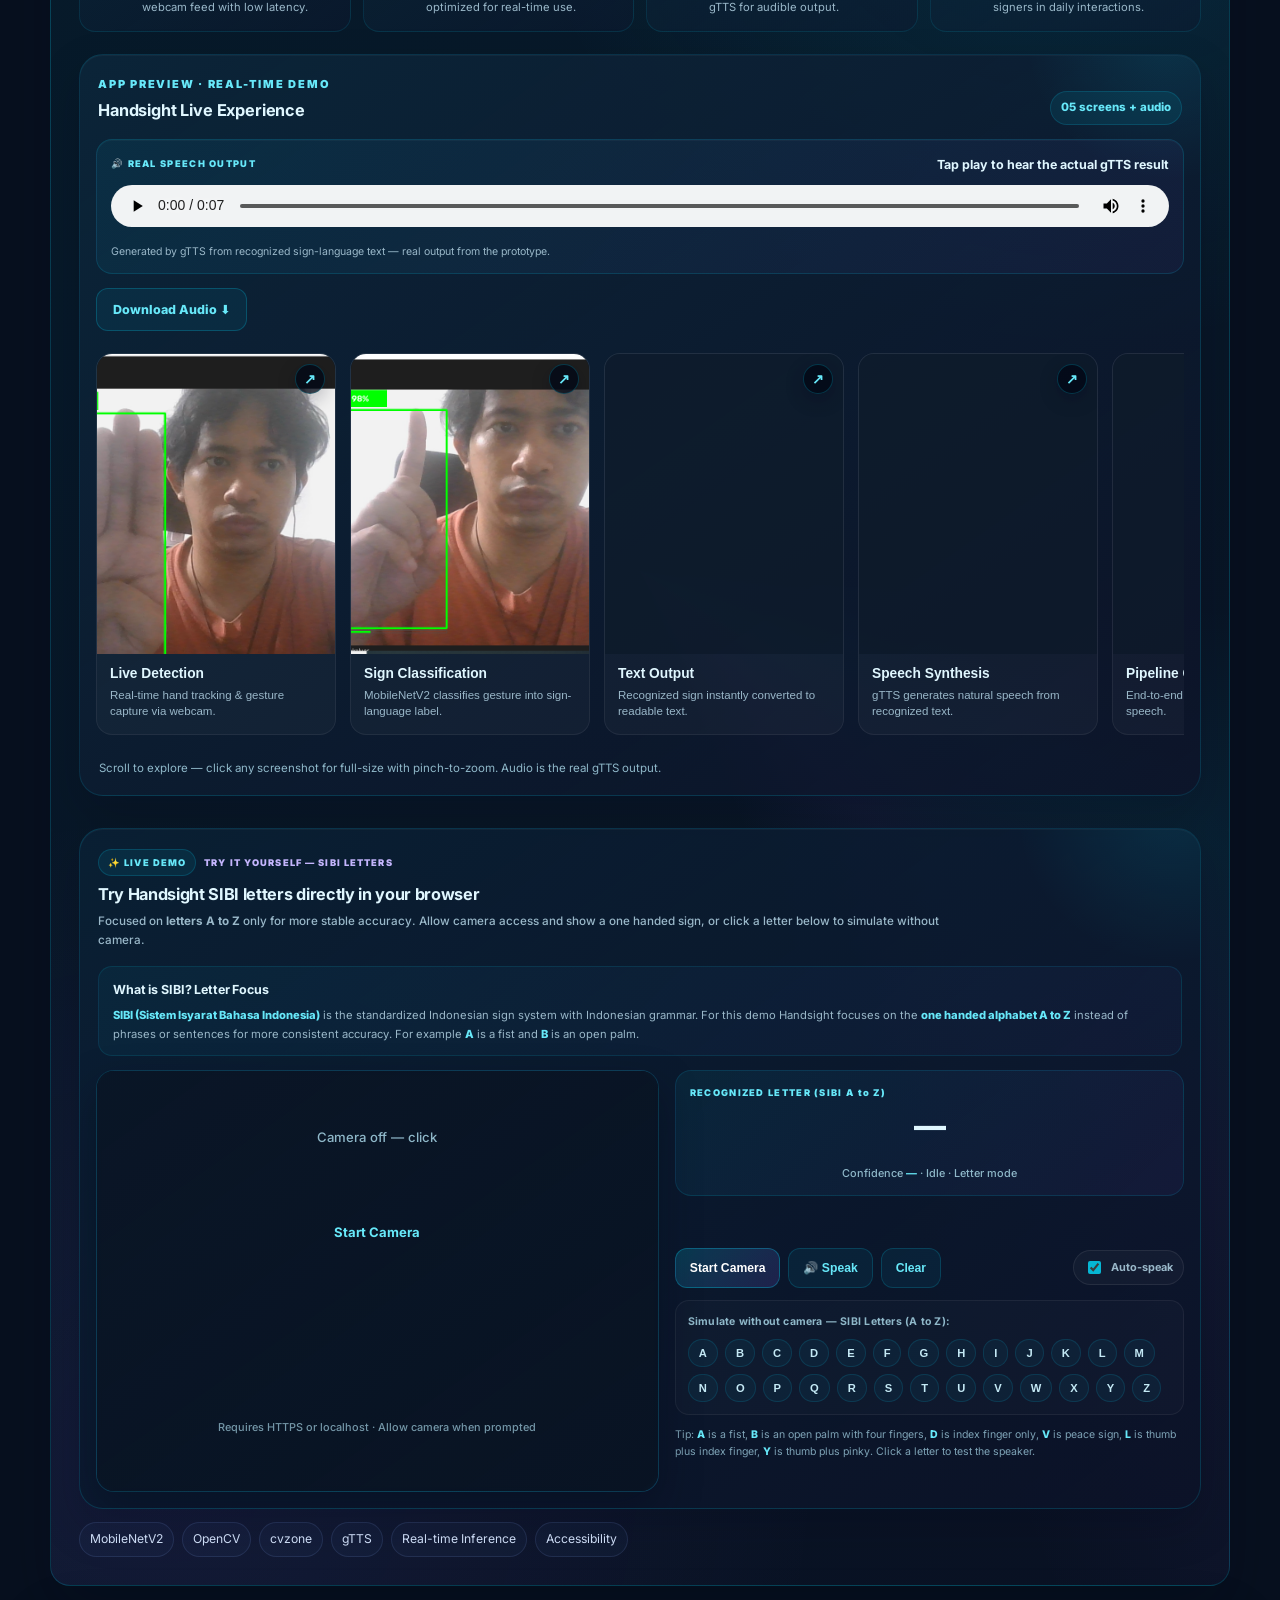
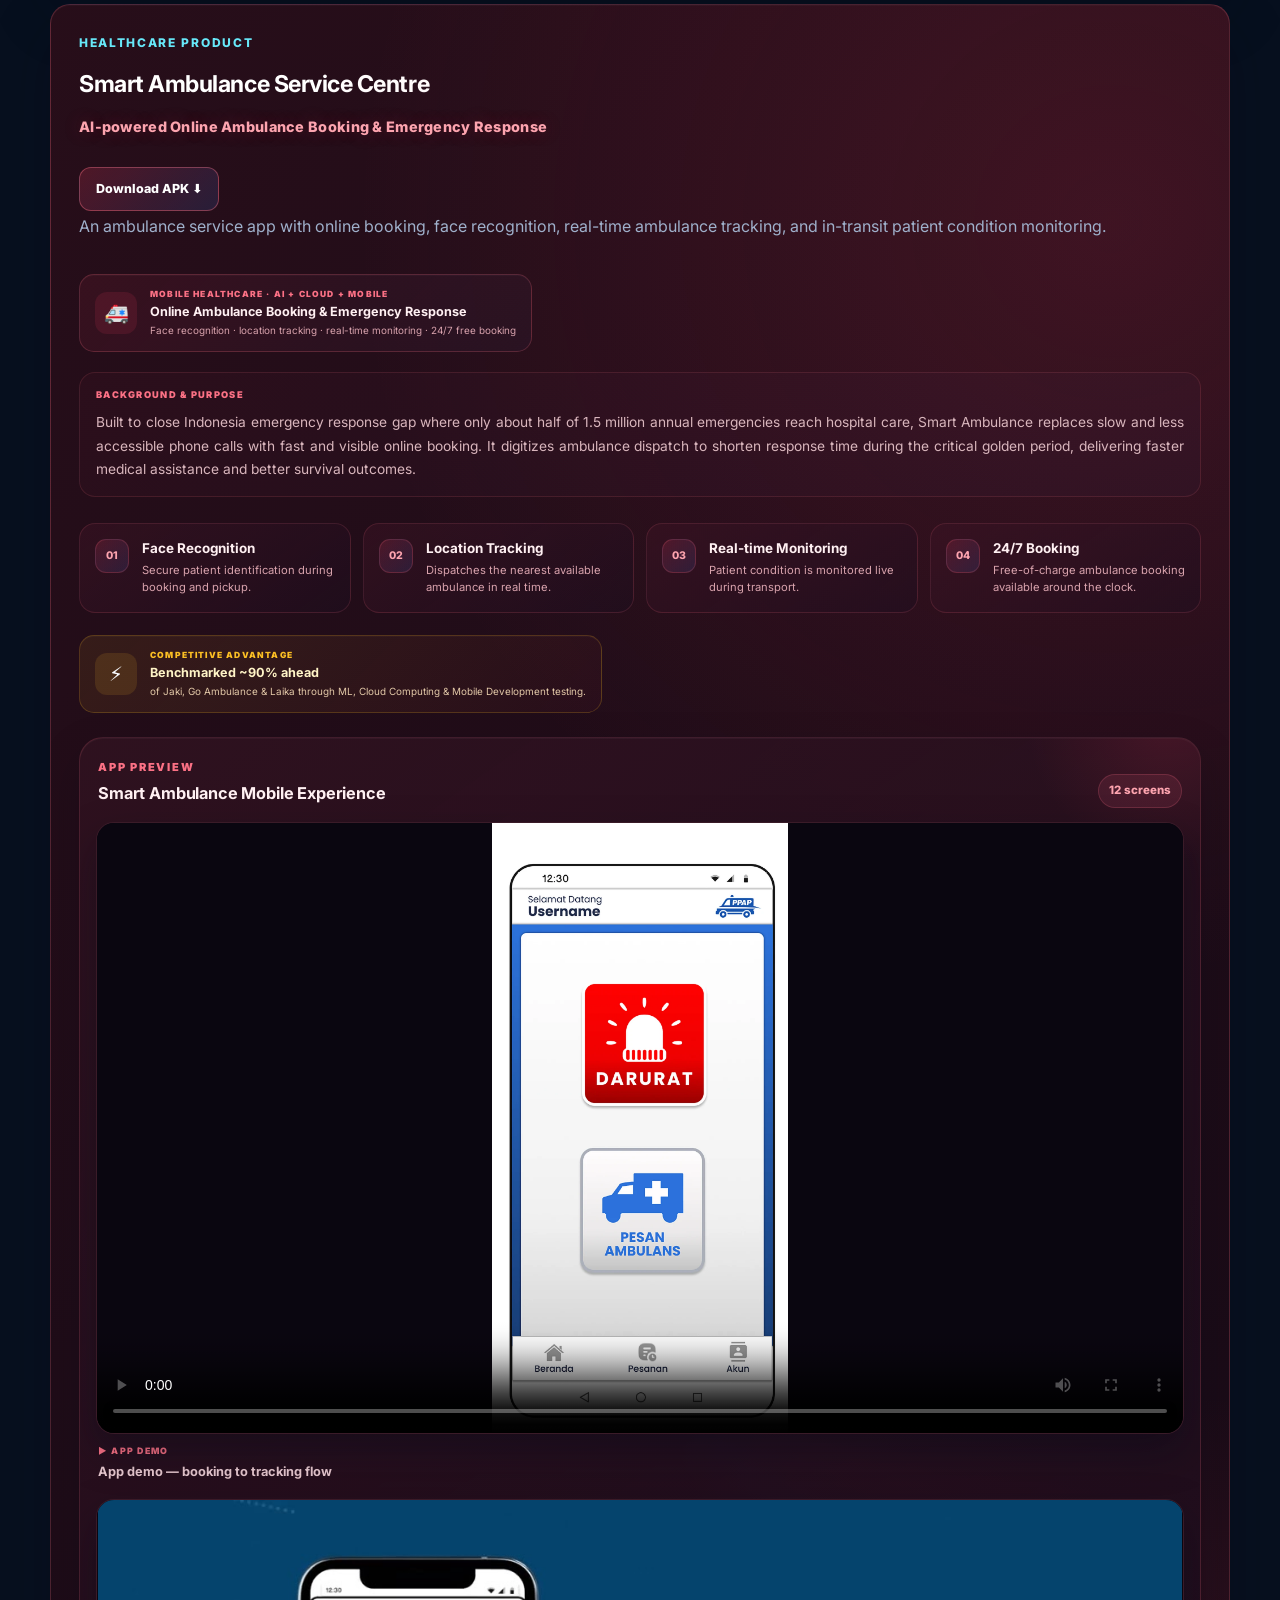
==== commit 938675fe: "Arahkan link demo Temancipta ke temancipta.site" ====
--- a/index.html
+++ b/index.html
@@ -216,7 +216,7 @@
       <article class="project-card handsight-enhanced"><div class="project-topline">COMPUTER VISION · REAL-TIME AI · ACCESSIBILITY</div><h3 class="handsight-title">Handsight — Real-Time Sign Language to Speech Translator</h3><div class="handsight-subtitle">Bridging sign language and spoken communication with on-device vision + speech synthesis</div><p class="handsight-desc">A real time sign language translation prototype that captures hand gestures via webcam, classifies them with a MobileNetV2 model through cvzone and OpenCV, and instantly converts the recognized text into natural speech using gTTS. It is designed to make everyday communication more inclusive and accessible by reducing barriers between signers and non signers.</p><div class="handsight-badge"><span class="handsight-badge-icon">🤟</span><div><small>COMPUTER VISION · ACCESSIBILITY PROTOTYPE</small><strong>Sign → Text → Speech in real time</strong><em>MobileNetV2 · cvzone · OpenCV · gTTS · webcam pipeline</em></div></div><div class="handsight-details"><div class="handsight-detail"><span class="handsight-detail-icon">01</span><div><strong>Real-time Hand Tracking</strong><small>cvzone + OpenCV detects and crops hand regions from live webcam feed with low latency.</small></div></div><div class="handsight-detail"><span class="handsight-detail-icon">02</span><div><strong>MobileNetV2 Classification</strong><small>Lightweight CNN classifies gesture images into sign-language labels optimized for real-time use.</small></div></div><div class="handsight-detail"><span class="handsight-detail-icon">03</span><div><strong>Sign → Speech Pipeline</strong><small>Recognized text is synthesized into natural speech instantly via gTTS for audible output.</small></div></div><div class="handsight-detail"><span class="handsight-detail-icon">04</span><div><strong>Inclusive by Design</strong><small>Built to reduce communication barriers between signers and non-signers in daily interactions.</small></div></div></div><div class="handsight-showcase" aria-label="Handsight app showcase"><div class="handsight-showcase-head"><div><span class="handsight-showcase-kicker">App Preview · Real-time Demo</span><strong>Handsight Live Experience</strong></div><span class="handsight-showcase-count">05 screens + audio</span></div><div class="handsight-audio"><div class="handsight-audio-head"><span>🔊 REAL SPEECH OUTPUT</span><strong>Tap play to hear the actual gTTS result</strong></div><audio class="handsight-audio-player" controls preload="metadata" aria-label="Handsight speech synthesis demo audio"><source src="assets/handsight/handsight-demo.mp3?v=20260828-handsight-v4" type="audio/mpeg"><source src="hasil/suara.mp3?v=20260828-handsight-v4" type="audio/mpeg">Your browser does not support audio playback.</audio><small>Generated by gTTS from recognized sign-language text — real output from the prototype.</small></div><div class="handsight-actions"><a class="handsight-action-btn" href="assets/handsight/handsight-demo.mp3" download>Download Audio ⬇</a></div><div class="handsight-showcase-grid" tabindex="0" aria-label="Scrollable Handsight screen gallery"><button class="handsight-shot" type="button" data-full="assets/handsight/handsight-01.png" aria-label="Open Live Detection preview"><span class="handsight-shot-media"><img src="assets/handsight/handsight-01.png?v=20260828-handsight-v4" alt="Handsight live hand detection screen" loading="lazy" decoding="async"></span><span class="handsight-shot-copy"><b>Live Detection</b><small>Real-time hand tracking &amp; gesture capture via webcam.</small></span></button><button class="handsight-shot" type="button" data-full="assets/handsight/handsight-02.png" aria-label="Open Sign Classification preview"><span class="handsight-shot-media"><img src="assets/handsight/handsight-02.png?v=20260828-handsight-v4" alt="Handsight sign classification screen" loading="lazy" decoding="async"></span><span class="handsight-shot-copy"><b>Sign Classification</b><small>MobileNetV2 classifies gesture into sign-language label.</small></span></button><button class="handsight-shot" type="button" data-full="assets/handsight/handsight-03.png" aria-label="Open Text Output preview"><span class="handsight-shot-media"><img src="assets/handsight/handsight-03.png?v=20260828-handsight-v4" alt="Handsight text output screen" loading="lazy" decoding="async"></span><span class="handsight-shot-copy"><b>Text Output</b><small>Recognized sign instantly converted to readable text.</small></span></button><button class="handsight-shot" type="button" data-full="assets/handsight/handsight-04.png" aria-label="Open Speech Synthesis preview"><span class="handsight-shot-media"><img src="assets/handsight/handsight-04.png?v=20260828-handsight-v4" alt="Handsight speech synthesis screen" loading="lazy" decoding="async"></span><span class="handsight-shot-copy"><b>Speech Synthesis</b><small>gTTS generates natural speech from recognized text.</small></span></button><button class="handsight-shot" type="button" data-full="assets/handsight/handsight-05.png" aria-label="Open Pipeline Overview preview"><span class="handsight-shot-media"><img src="assets/handsight/handsight-05.png?v=20260828-handsight-v4" alt="Handsight pipeline overview screen" loading="lazy" decoding="async"></span><span class="handsight-shot-copy"><b>Pipeline Overview</b><small>End-to-end flow: camera → model → speech.</small></span></button></div><div class="handsight-showcase-note">Scroll to explore — click any screenshot for full-size with pinch-to-zoom. Audio is the real gTTS output.</div></div><div class="handsight-live-demo" aria-label="Handsight live browser demo"><div class="handsight-demo-head"><div class="handsight-demo-kicker"><span>✨ LIVE DEMO</span><b>TRY IT YOURSELF — SIBI LETTERS</b></div><strong>Try Handsight SIBI letters directly in your browser</strong><small>Focused on <b>letters A to Z</b> only for more stable accuracy. Allow camera access and show a one handed sign, or click a letter below to simulate without camera.</small></div><div class="handsight-sibi-box"><strong>What is SIBI? Letter Focus</strong><small><b>SIBI (Sistem Isyarat Bahasa Indonesia)</b> is the standardized Indonesian sign system with Indonesian grammar. For this demo Handsight focuses on the <b>one handed alphabet A to Z</b> instead of phrases or sentences for more consistent accuracy. For example <b>A</b> is a fist and <b>B</b> is an open palm.</small></div><div class="handsight-demo-stage"><div class="handsight-demo-video-wrap" aria-label="Webcam preview"><video class="handsight-demo-video" autoplay playsinline muted aria-label="Webcam feed"></video><canvas class="handsight-demo-canvas" aria-hidden="true"></canvas><div class="handsight-demo-placeholder">Camera off — click <b>Start Camera</b><br><small style="display:block;margin-top:6px;font-size:.68rem;opacity:.8">Requires HTTPS or localhost · Allow camera when prompted</small></div><div class="handsight-demo-live-badge" aria-hidden="true"><i></i> LIVE</div><div class="handsight-demo-fps" aria-hidden="true"></div></div><div class="handsight-demo-panel"><div class="handsight-demo-output"><small>RECOGNIZED LETTER (SIBI A to Z)</small><strong class="handsight-demo-text">—</strong><em>Confidence <b class="handsight-demo-conf">—</b> · <span class="handsight-demo-mode">Idle</span> · Letter mode</em></div><div class="handsight-demo-history" aria-label="Recognition history"></div><div class="handsight-demo-controls"><button class="handsight-demo-btn primary" type="button" data-action="camera">Start Camera</button><button class="handsight-demo-btn" type="button" data-action="speak">🔊 Speak</button><button class="handsight-demo-btn" type="button" data-action="clear">Clear</button><label class="handsight-demo-toggle"><input type="checkbox" class="handsight-demo-autospeak" checked> Auto-speak</label></div><div class="handsight-demo-gestures"><small>Simulate without camera — SIBI Letters (A to Z):</small><div class="handsight-demo-chips" data-group="huruf"><button type="button" data-sim="A">A</button><button type="button" data-sim="B">B</button><button type="button" data-sim="C">C</button><button type="button" data-sim="D">D</button><button type="button" data-sim="E">E</button><button type="button" data-sim="F">F</button><button type="button" data-sim="G">G</button><button type="button" data-sim="H">H</button><button type="button" data-sim="I">I</button><button type="button" data-sim="J">J</button><button type="button" data-sim="K">K</button><button type="button" data-sim="L">L</button><button type="button" data-sim="M">M</button><button type="button" data-sim="N">N</button><button type="button" data-sim="O">O</button><button type="button" data-sim="P">P</button><button type="button" data-sim="Q">Q</button><button type="button" data-sim="R">R</button><button type="button" data-sim="S">S</button><button type="button" data-sim="T">T</button><button type="button" data-sim="U">U</button><button type="button" data-sim="V">V</button><button type="button" data-sim="W">W</button><button type="button" data-sim="X">X</button><button type="button" data-sim="Y">Y</button><button type="button" data-sim="Z">Z</button></div></div><div class="handsight-demo-note">Tip: <b>A</b> is a fist, <b>B</b> is an open palm with four fingers, <b>D</b> is index finger only, <b>V</b> is peace sign, <b>L</b> is thumb plus index finger, <b>Y</b> is thumb plus pinky. Click a letter to test the speaker.</div><div class="handsight-demo-error" aria-live="polite"></div></div></div></div><div class="chips"><span>MobileNetV2</span><span>OpenCV</span><span>cvzone</span><span>gTTS</span><span>Real-time Inference</span><span>Accessibility</span></div></article>
       <article class="project-card"><div class="project-topline">Healthcare Product</div><h3>Smart Ambulance Service Centre</h3><p>An ambulance service app with online booking, face recognition, real-time ambulance tracking, and in-transit patient condition monitoring.</p><div class="chips"><span>Healthcare</span><span>Mobile</span><span>Real-time Tracking</span></div></article>
       <article class="project-card"><div class="project-topline">Business / Web</div><h3>KameraIn</h3><p>An Instax camera rental website — product catalog, bookings, gallery, and customer-channel integrations.</p><div class="chips"><span>Web Design</span><span>Automation</span><span>Business</span></div></article>
-      <article class="project-card"><div class="project-topline">UMKM · POS · OPERATIONS ANALYTICS</div><h3>Temancipta — Cafe POS, Kitchen Queue &amp; Operations Analytics</h3><p>A live cafe operating system for UMKM: cashier, kitchen board, voice TV queue, finance, and grounded AI insights. Built to measure service from order to ready — peak hours, slow menus, dead SKUs, and staff speed — then turn those numbers into actions owners can actually run.</p><div class="chips"><span>POS</span><span>Kitchen Queue</span><span>Voice TV</span><span>Finance</span><span>Workers AI</span><span>Cloudflare D1</span></div><a class="text-link" href="https://app.temancipta.workers.dev/" target="_blank" rel="noreferrer">Live Demo ↗</a></article>
+      <article class="project-card"><div class="project-topline">UMKM · POS · OPERATIONS ANALYTICS</div><h3>Temancipta — Cafe POS, Kitchen Queue &amp; Operations Analytics</h3><p>A live cafe operating system for UMKM: cashier, kitchen board, voice TV queue, finance, and grounded AI insights. Built to measure service from order to ready — peak hours, slow menus, dead SKUs, and staff speed — then turn those numbers into actions owners can actually run.</p><div class="chips"><span>POS</span><span>Kitchen Queue</span><span>Voice TV</span><span>Finance</span><span>Workers AI</span><span>Cloudflare D1</span></div><a class="text-link" href="https://temancipta.site/" target="_blank" rel="noreferrer">Live Demo ↗</a></article>
     </div>
   </div>
 </section>
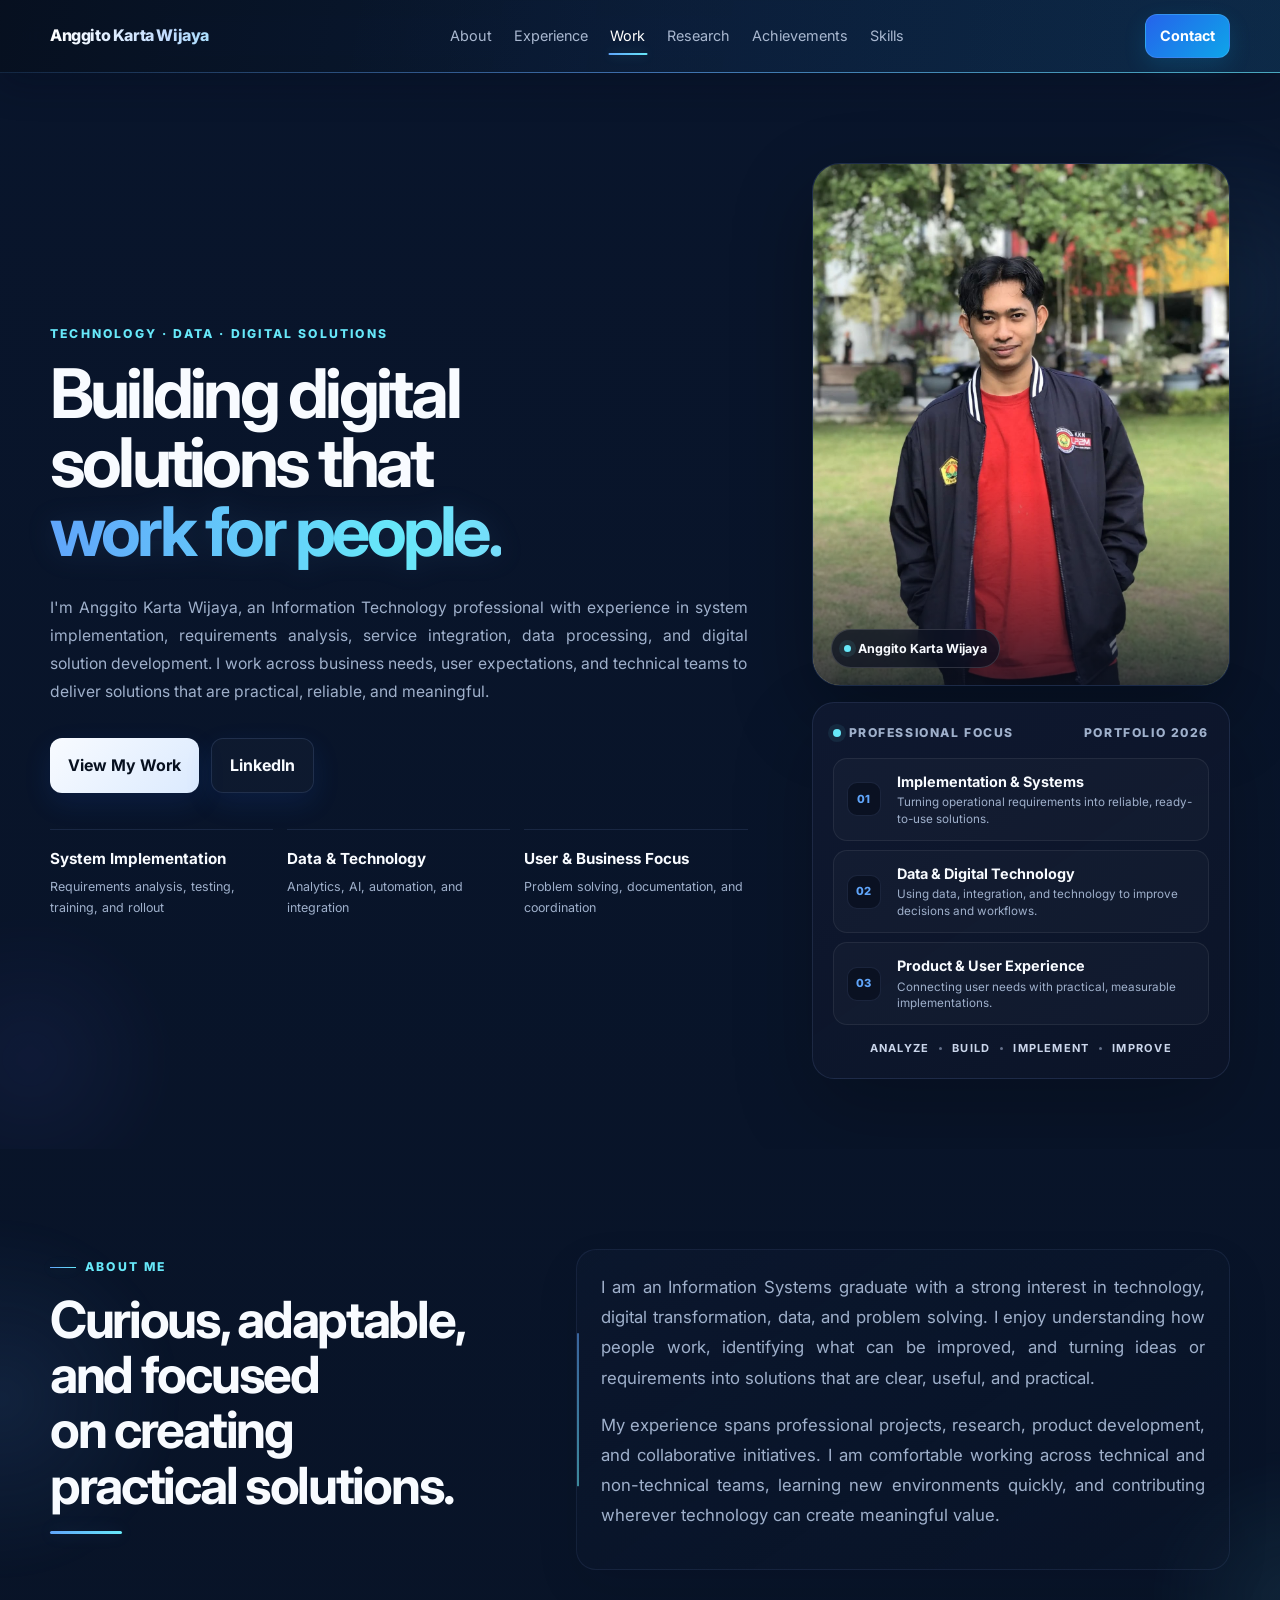
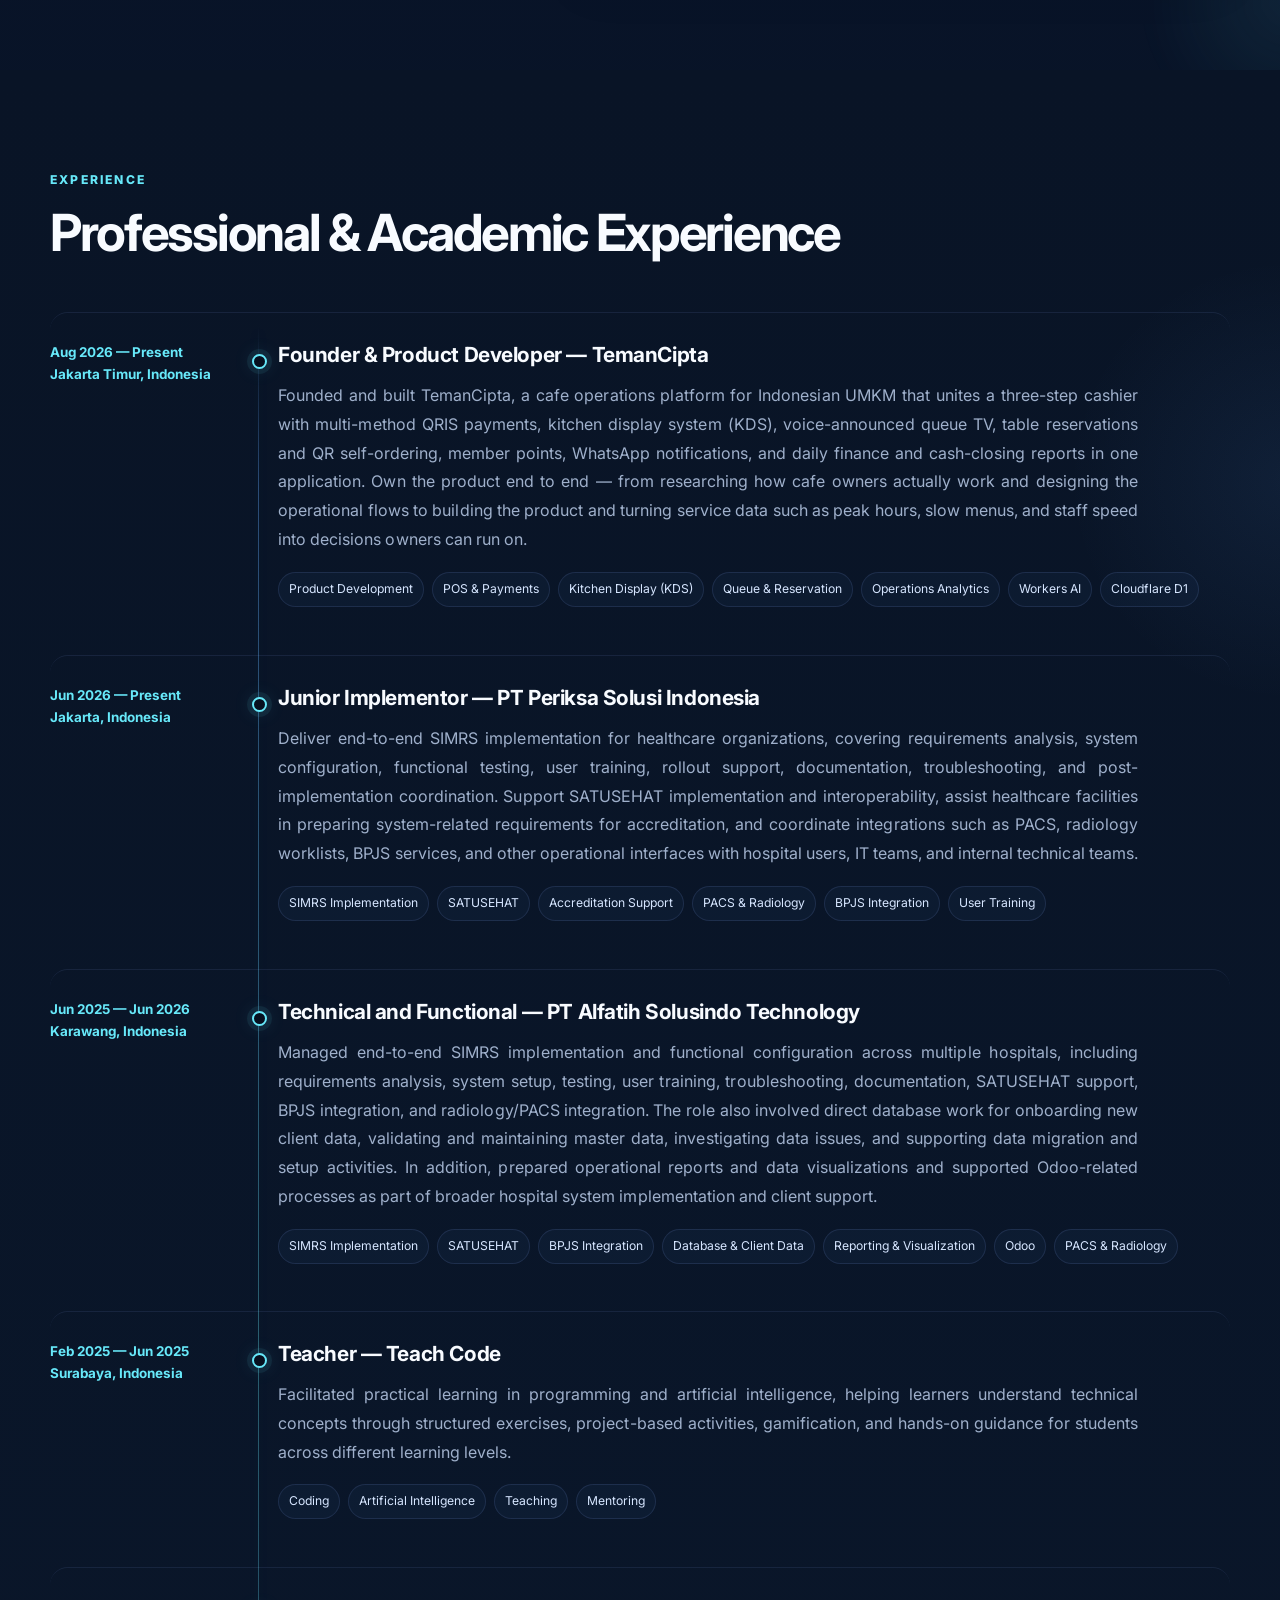
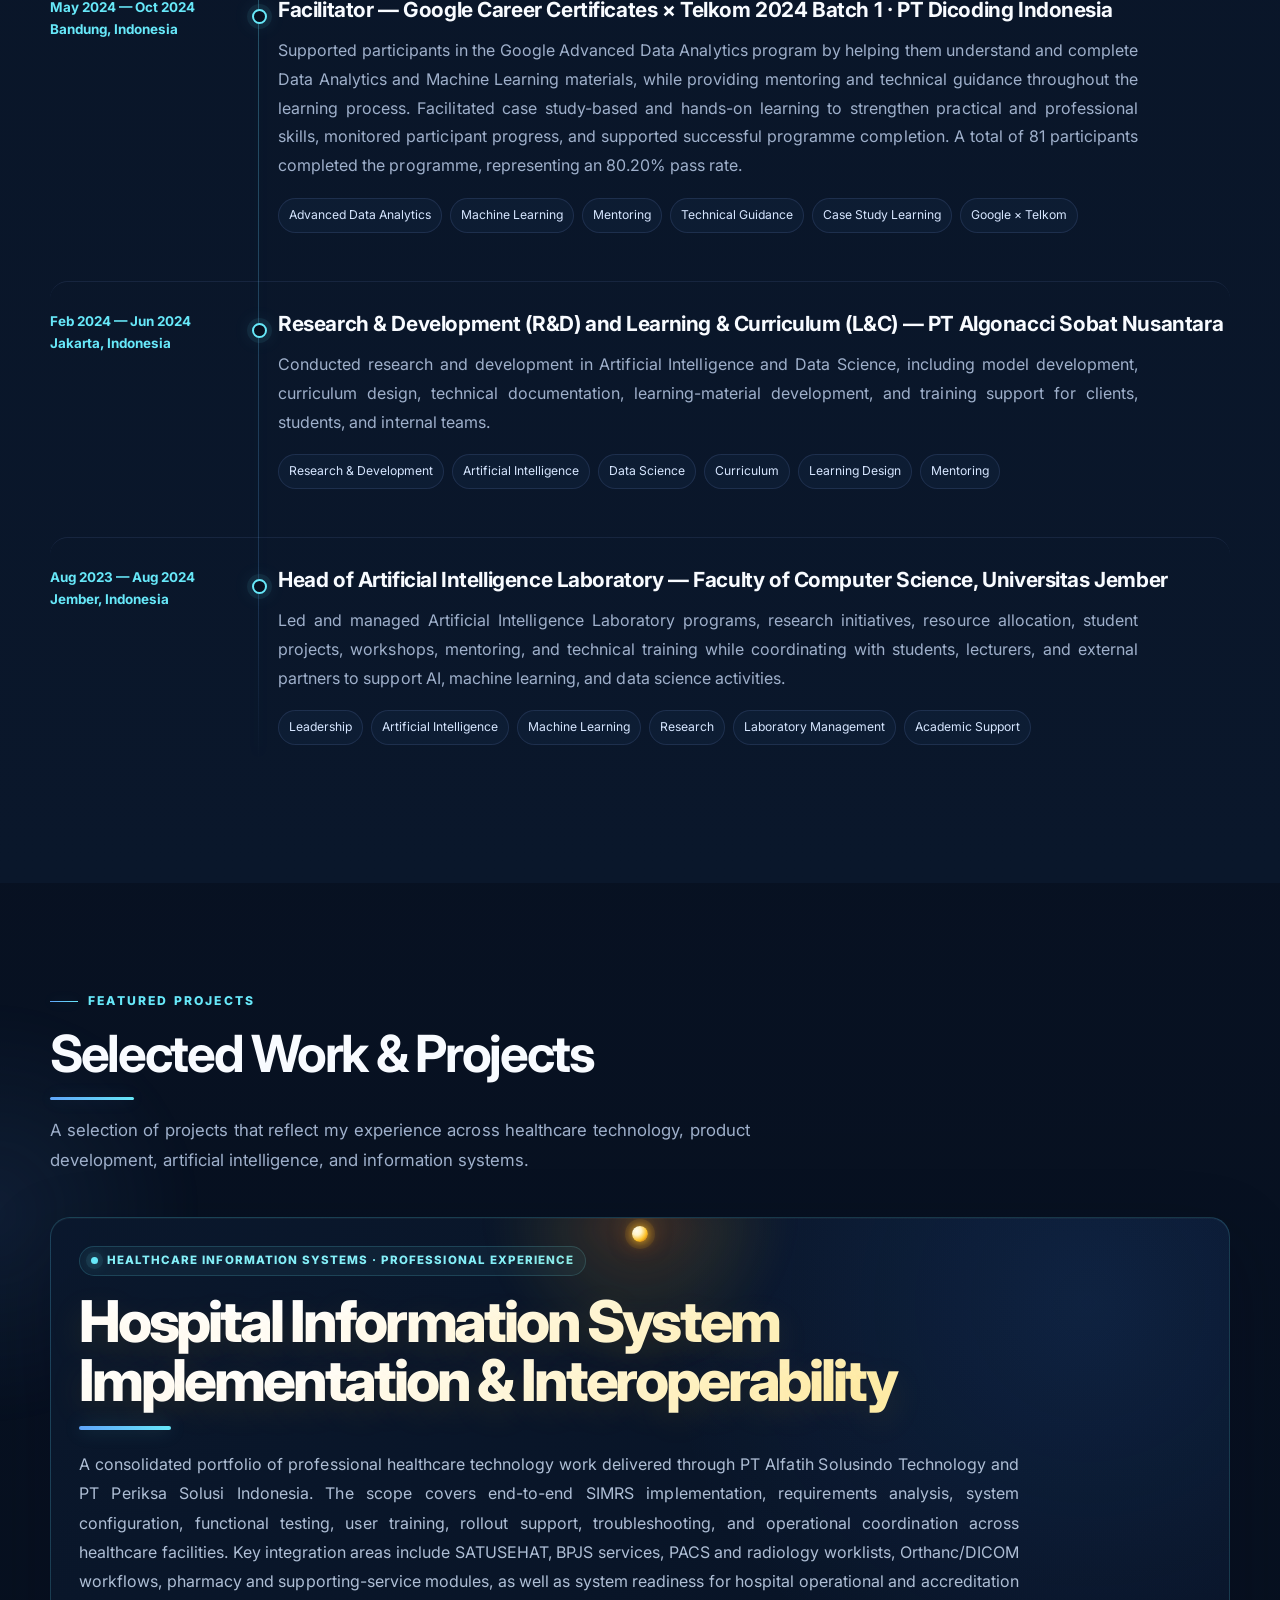
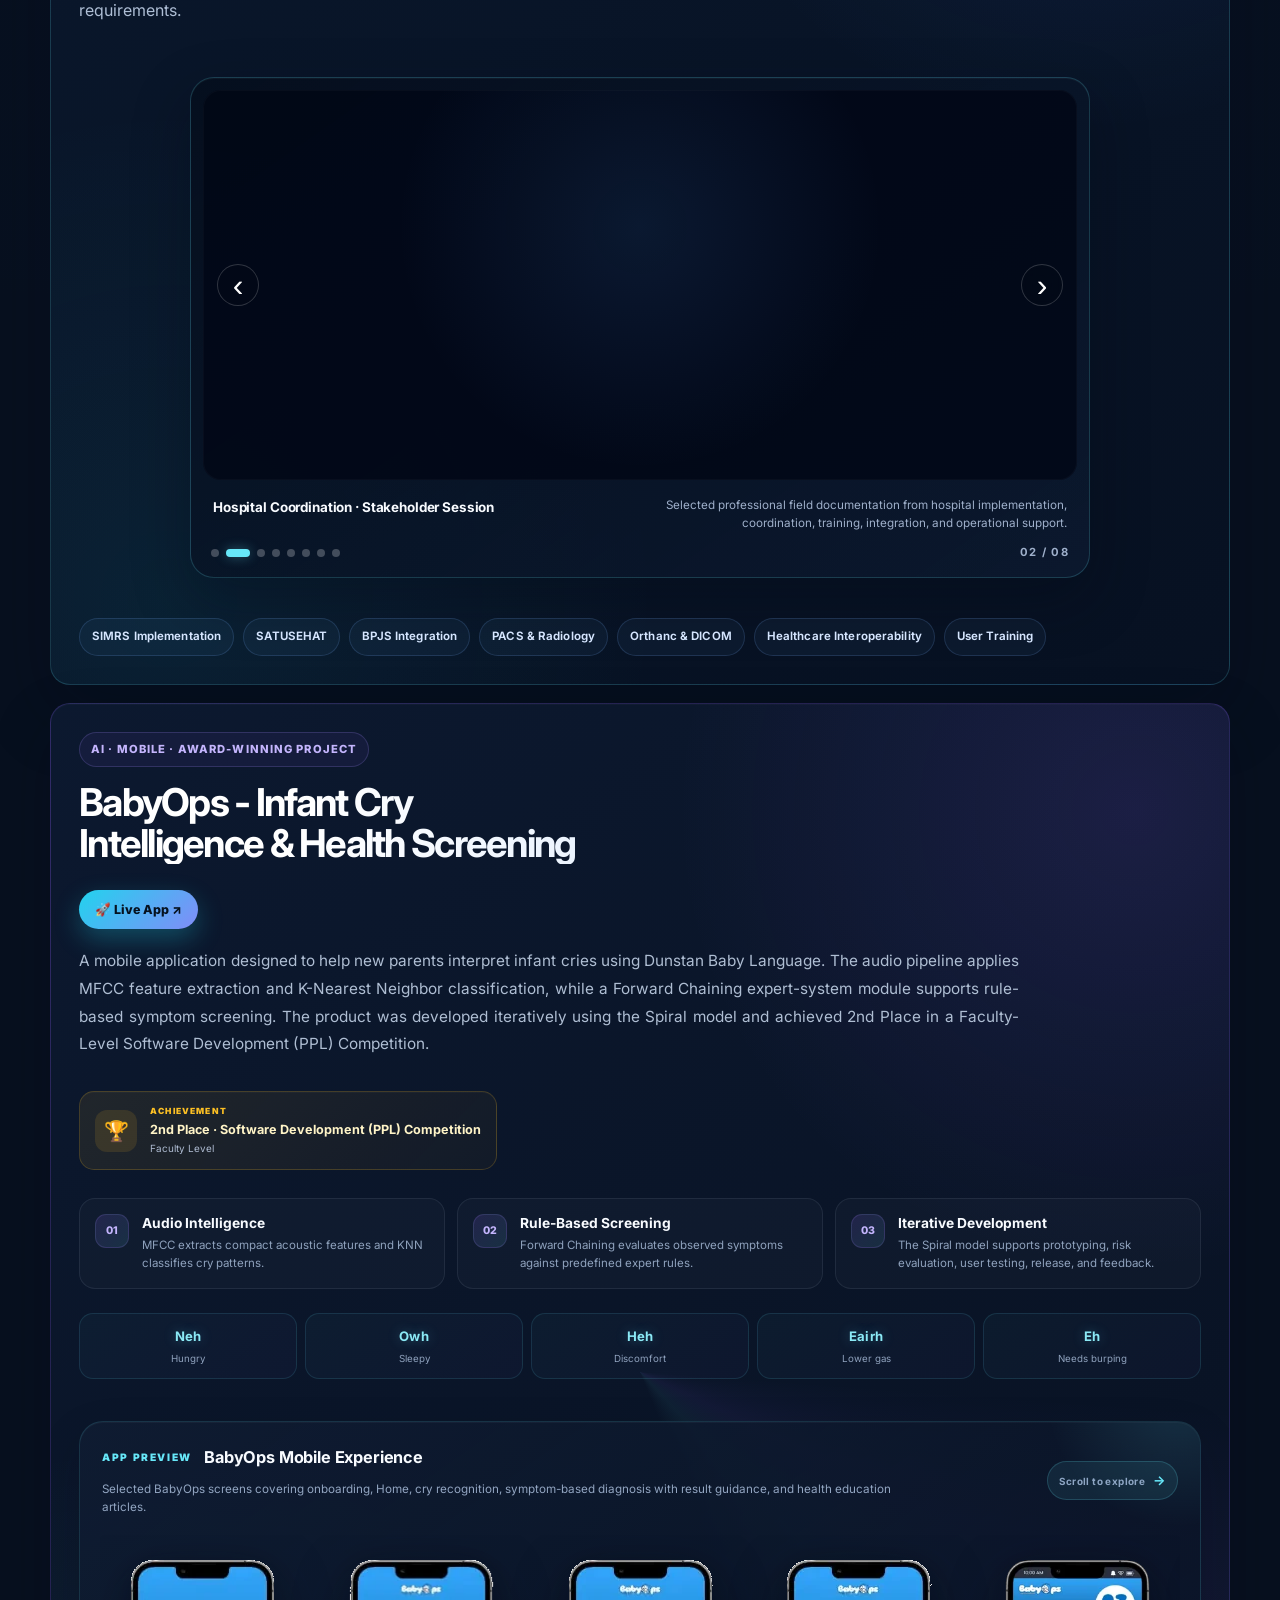
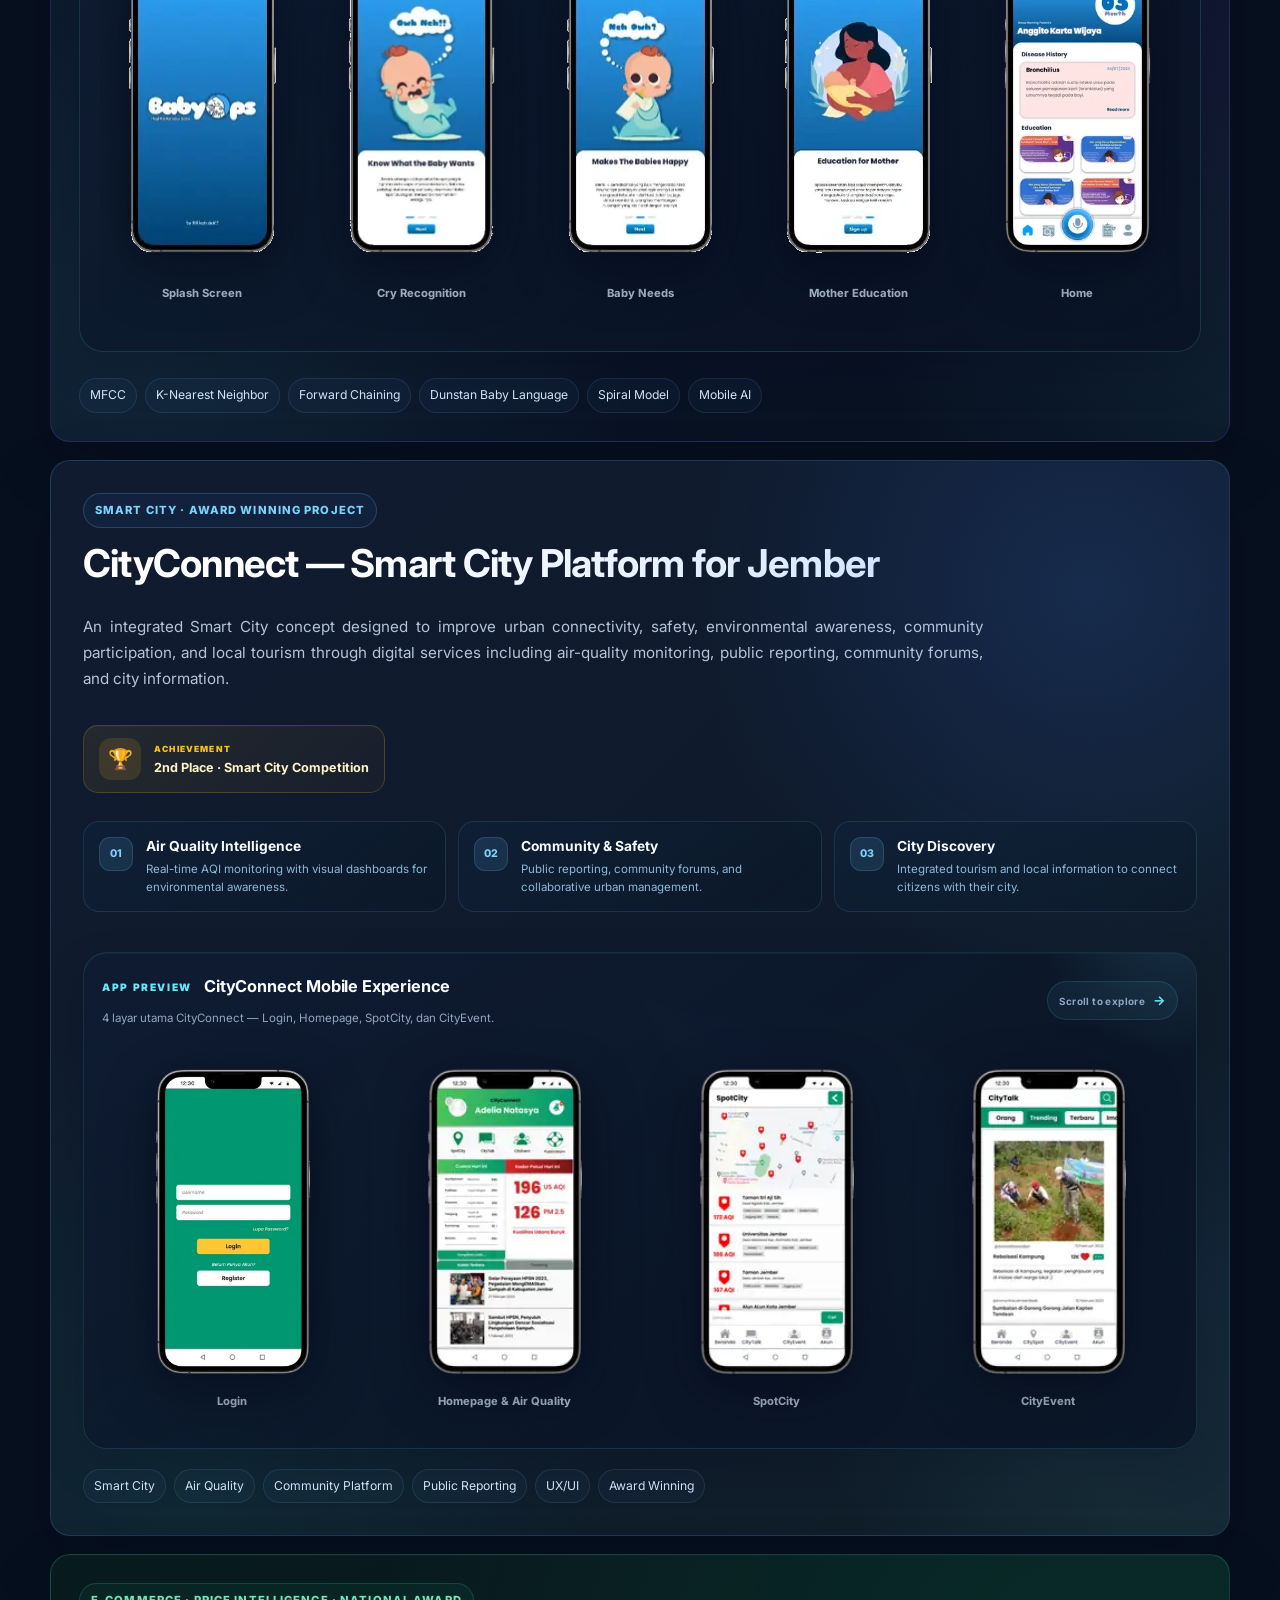
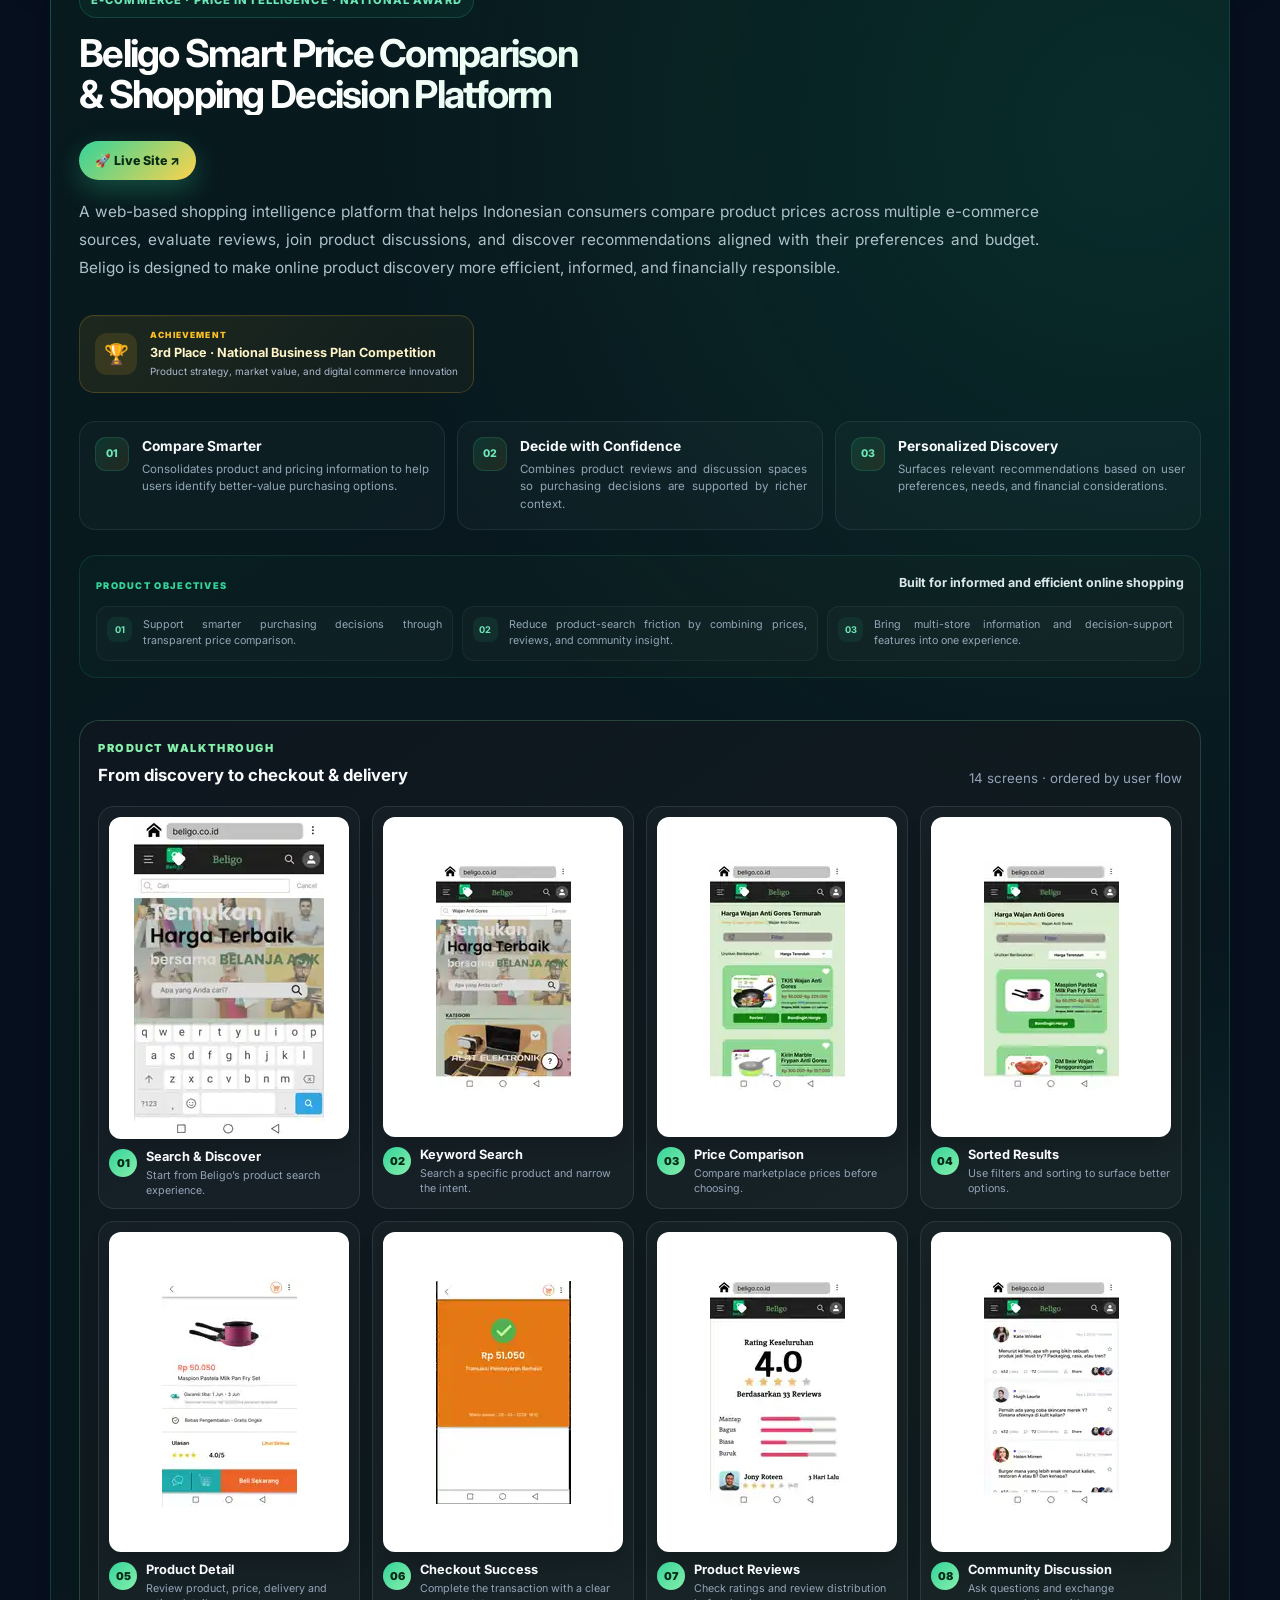
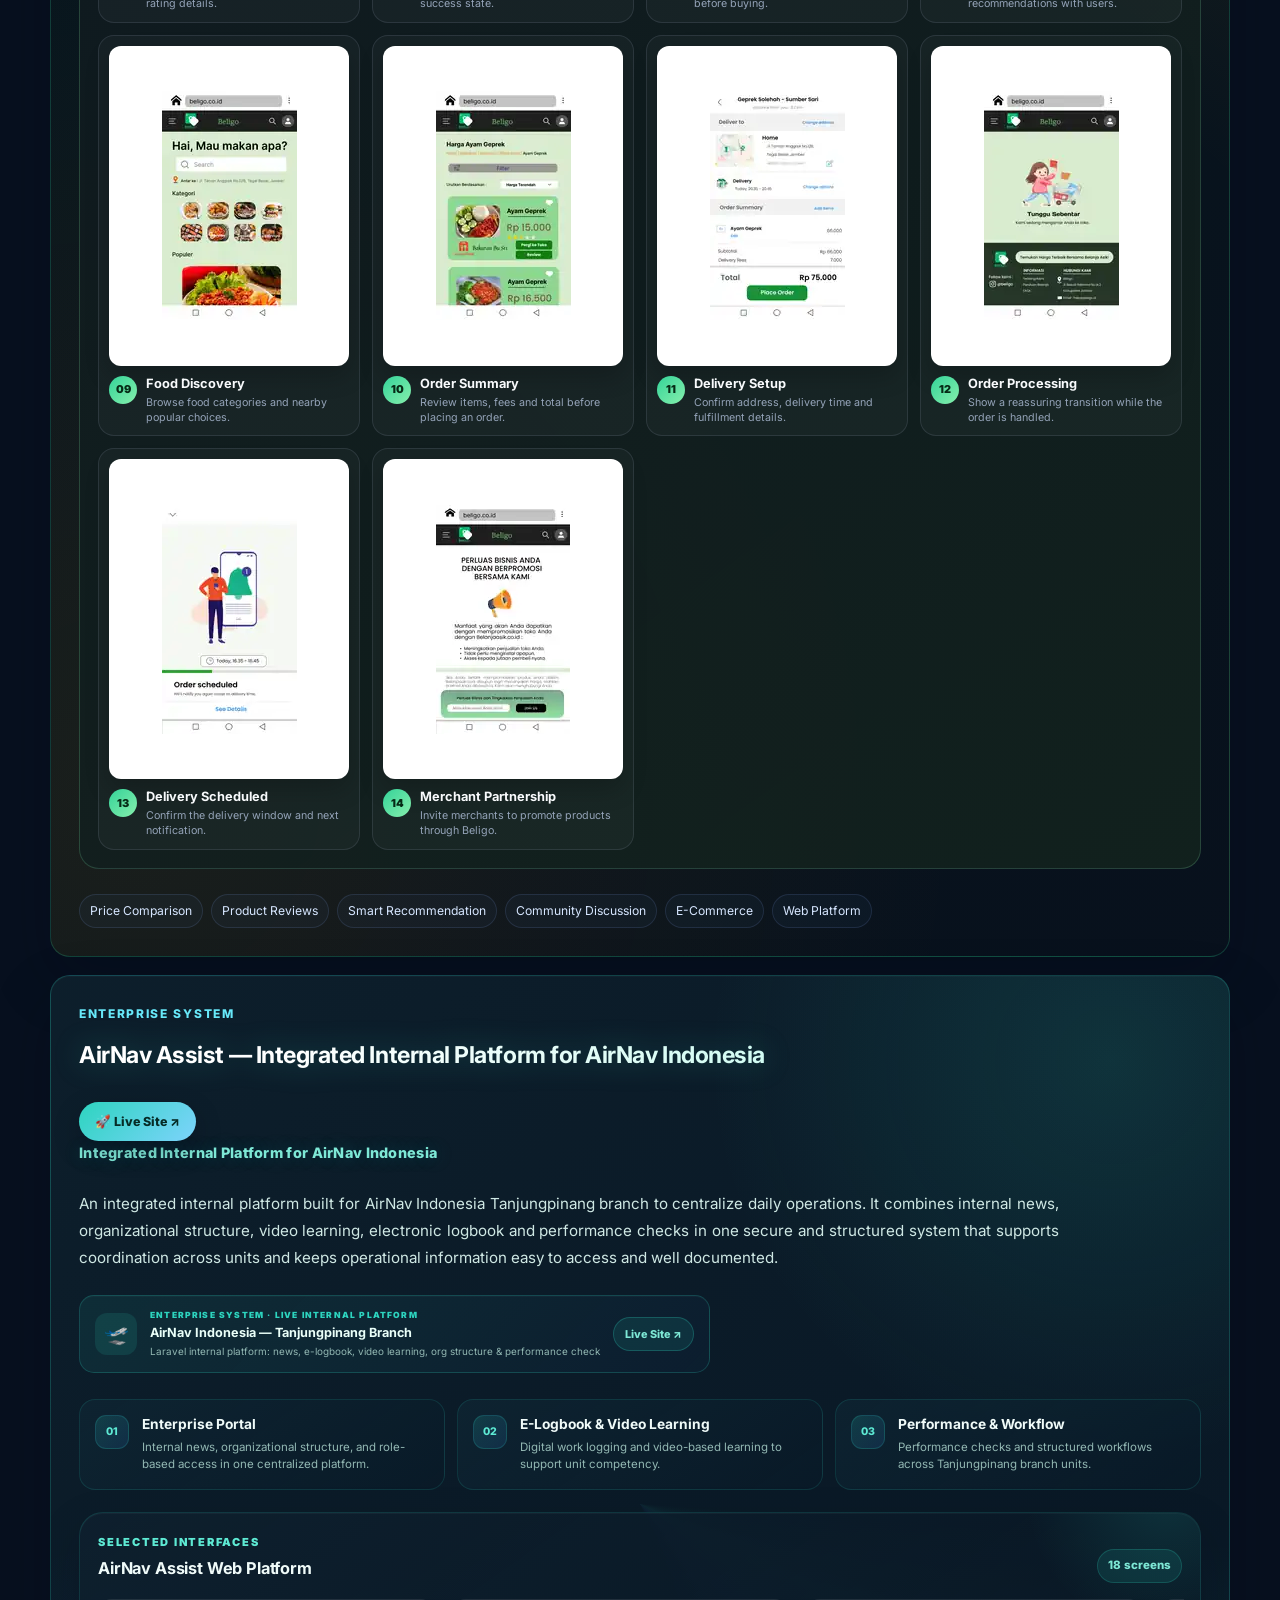
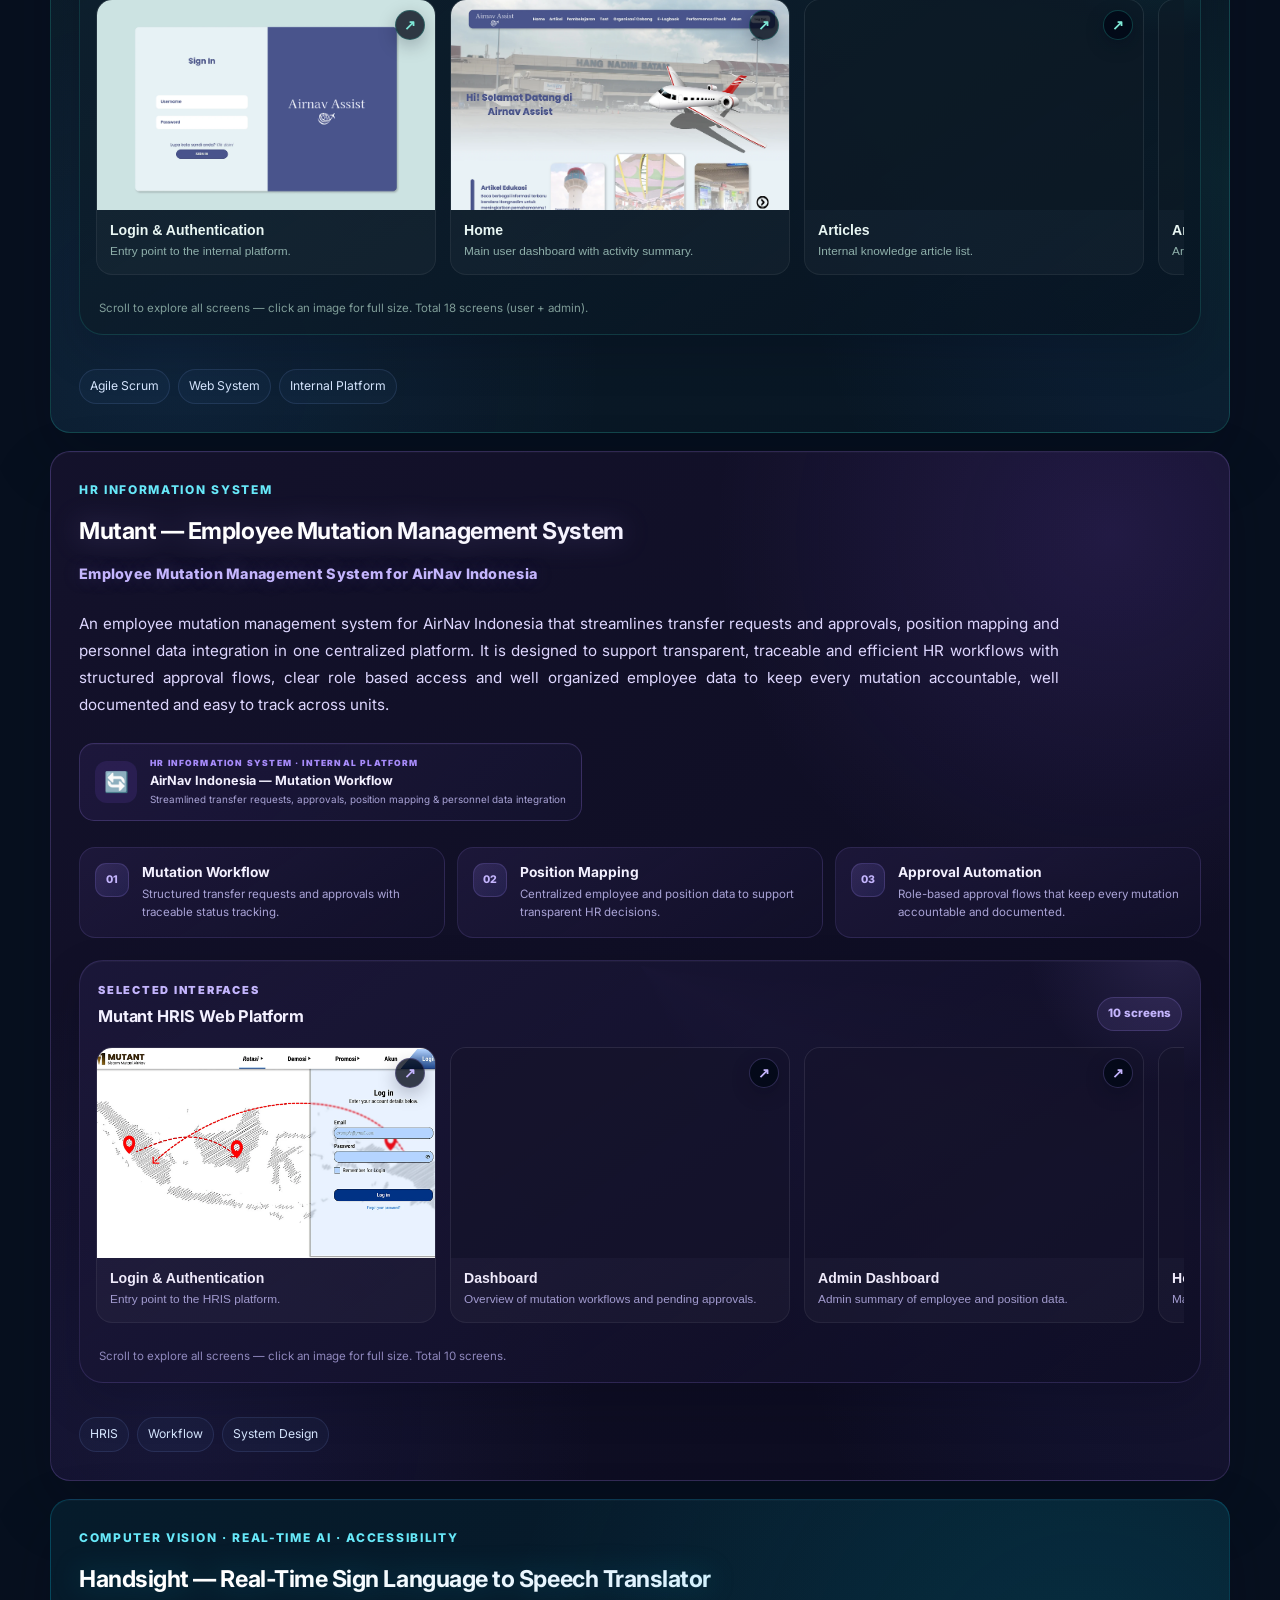
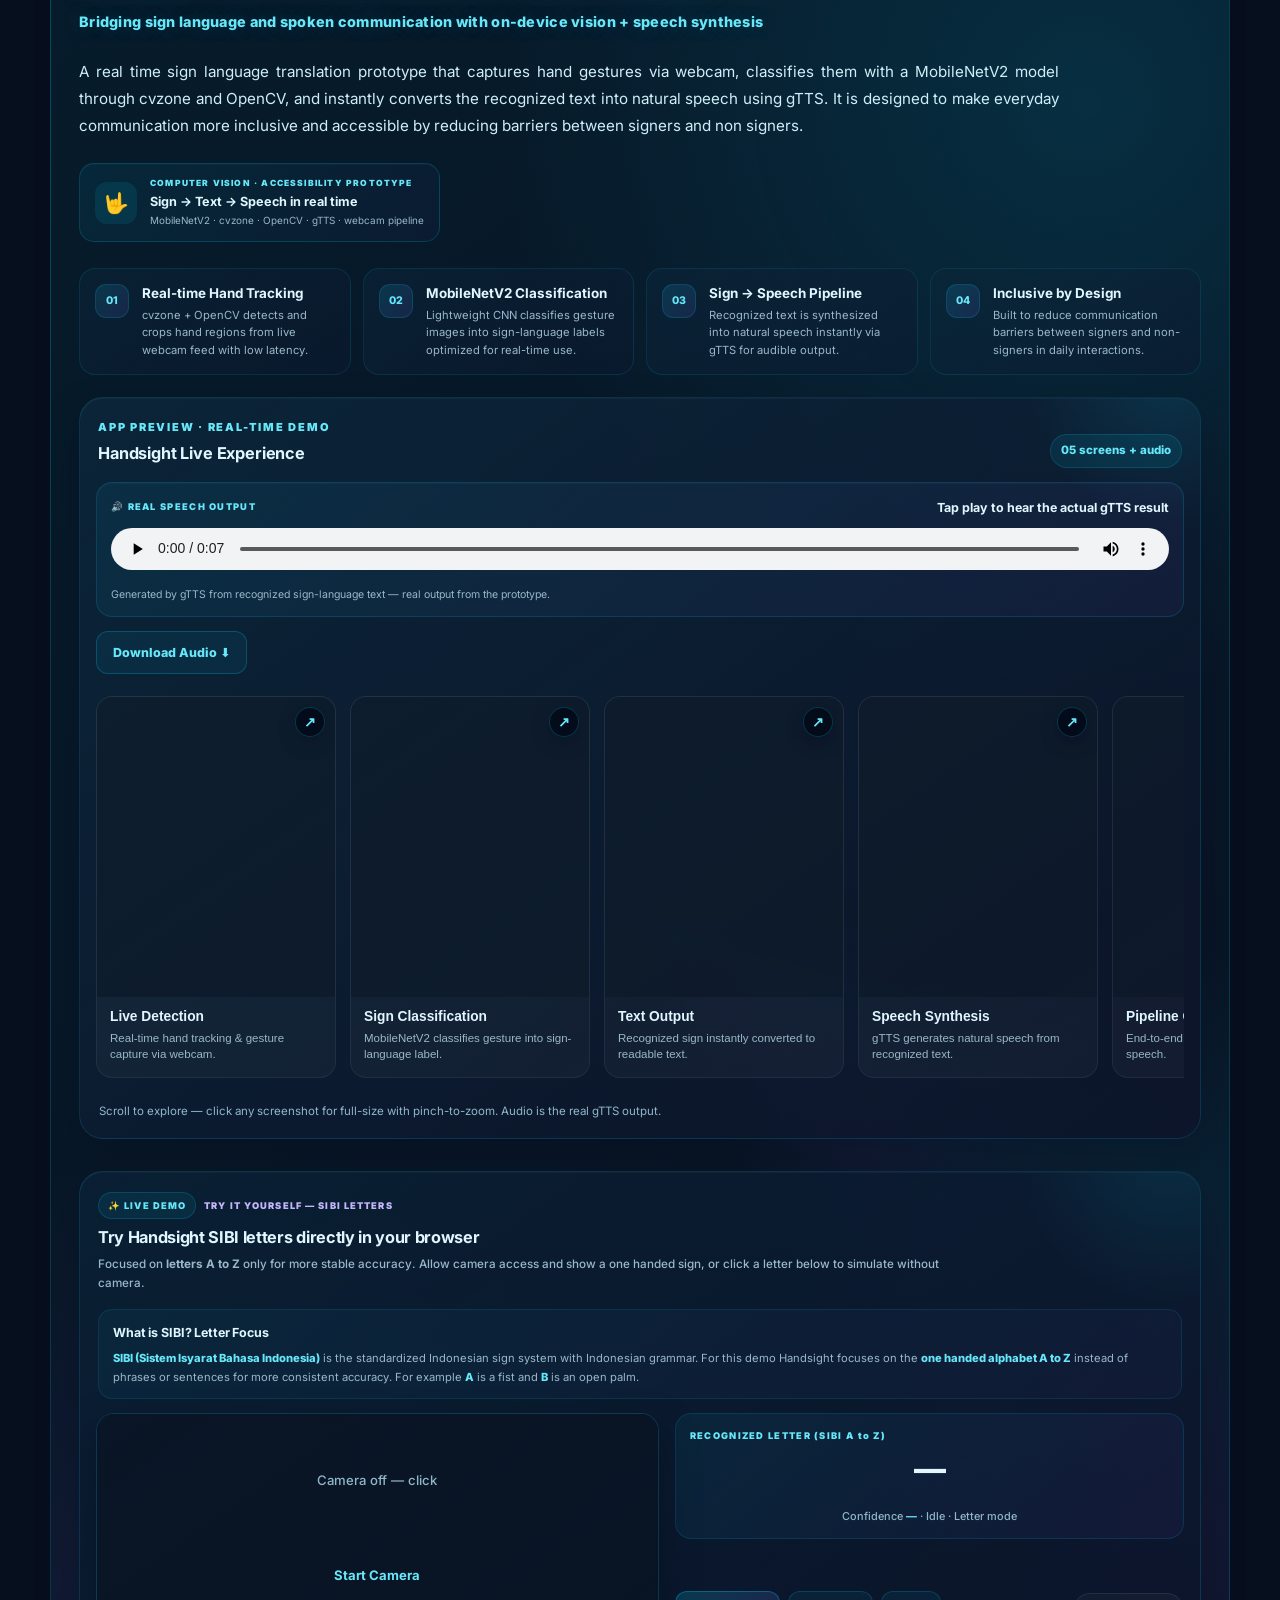
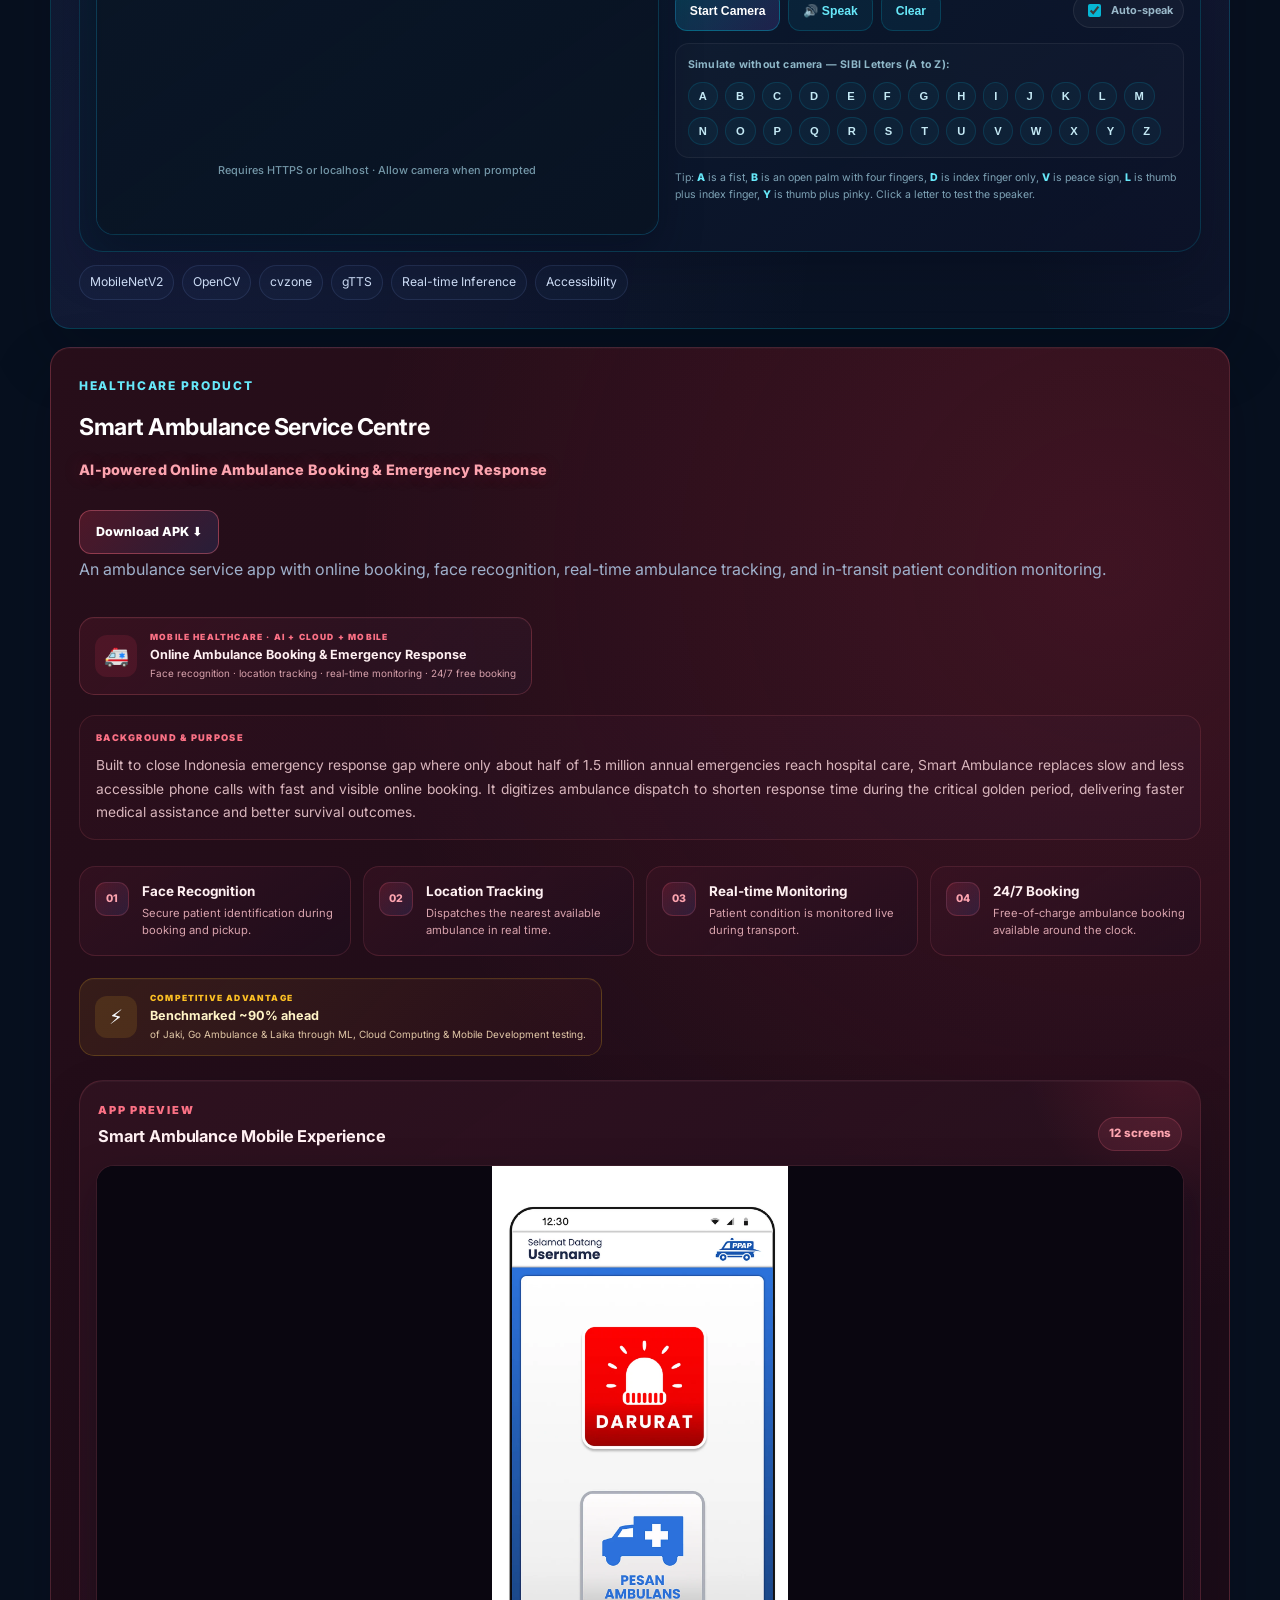
==== commit 3683bce1: "Tambah pengalaman TemanCipta dan ganti galeri kartu dengan preview website" ====
--- a/index.html
+++ b/index.html
@@ -193,6 +193,7 @@
   <div class="container">
     <div class="section-heading"><div class="eyebrow">Pengalaman</div><h2>Pengalaman profesional & akademik</h2></div>
     <div class="timeline">
+      <article><div class="timeline-meta"><span class="timeline-period">Agu 2026 — Sekarang</span><span class="timeline-location">Jakarta Timur, Indonesia</span></div><div><h3>Founder &amp; Product Developer — TemanCipta</h3><p>Membangun TemanCipta, aplikasi operasional kafe untuk UMKM Indonesia yang menyatukan kasir tiga langkah dengan QRIS multi-bayar, kitchen display (KDS), TV antrean bersuara, reservasi meja, QR self-order, member poin, notifikasi WhatsApp, serta rekap keuangan dan tutup kas dalam satu platform. Bertanggung jawab end-to-end mulai dari riset kebutuhan pemilik kafe, perancangan alur operasional, pengembangan produk, hingga analisis performa layanan seperti jam sibuk, menu lambat, dan kecepatan staf.</p><div class="chips"><span>Product Development</span><span>POS</span><span>KDS</span><span>QRIS</span><span>Reservasi</span><span>Workers AI</span><span>Cloudflare D1</span></div></div></article>
       <article><div class="timeline-meta">2026 — Sekarang</div><div><h3>Junior Implementor — PT Periksa Solusi Indonesia</h3><p>Analisis kebutuhan rumah sakit/klinik, konfigurasi dan kustomisasi SIMRS, training user, functional testing, monitoring implementasi, dokumentasi SOP, serta koordinasi dengan tim IT dan manajemen fasyankes.</p><div class="chips"><span>SIMRS</span><span>SATUSEHAT</span><span>PACS</span><span>BPJS</span><span>Training</span></div></div></article>
       <article><div class="timeline-meta">2025 — 2026</div><div><h3>Technical & Functional Implementor — PT Alfatih Solusindo Technology</h3><p>Implementasi dan konfigurasi MediCare untuk modul Back Office, Keuangan, Farmasi, Logistik, Penunjang, IGD, Appointment, serta integrasi radiologi dan PACS.</p><div class="chips"><span>Healthcare IT</span><span>HL7</span><span>Radiology</span><span>Functional Analysis</span></div></div></article>
       <article><div class="timeline-meta">2025</div><div><h3>Pengajar Koding & AI — Teach Code</h3><p>Mendukung proses pembelajaran coding dan kecerdasan buatan dengan pendekatan praktis dan aplikatif.</p></div></article>
@@ -216,7 +217,7 @@
       <article class="project-card handsight-enhanced"><div class="project-topline">COMPUTER VISION · REAL-TIME AI · ACCESSIBILITY</div><h3 class="handsight-title">Handsight — Real-Time Sign Language to Speech Translator</h3><div class="handsight-subtitle">Bridging sign language and spoken communication with on-device vision + speech synthesis</div><p class="handsight-desc">A real time sign language translation prototype that captures hand gestures via webcam, classifies them with a MobileNetV2 model through cvzone and OpenCV, and instantly converts the recognized text into natural speech using gTTS. It is designed to make everyday communication more inclusive and accessible by reducing barriers between signers and non signers.</p><div class="handsight-badge"><span class="handsight-badge-icon">🤟</span><div><small>COMPUTER VISION · ACCESSIBILITY PROTOTYPE</small><strong>Sign → Text → Speech in real time</strong><em>MobileNetV2 · cvzone · OpenCV · gTTS · webcam pipeline</em></div></div><div class="handsight-details"><div class="handsight-detail"><span class="handsight-detail-icon">01</span><div><strong>Real-time Hand Tracking</strong><small>cvzone + OpenCV detects and crops hand regions from live webcam feed with low latency.</small></div></div><div class="handsight-detail"><span class="handsight-detail-icon">02</span><div><strong>MobileNetV2 Classification</strong><small>Lightweight CNN classifies gesture images into sign-language labels optimized for real-time use.</small></div></div><div class="handsight-detail"><span class="handsight-detail-icon">03</span><div><strong>Sign → Speech Pipeline</strong><small>Recognized text is synthesized into natural speech instantly via gTTS for audible output.</small></div></div><div class="handsight-detail"><span class="handsight-detail-icon">04</span><div><strong>Inclusive by Design</strong><small>Built to reduce communication barriers between signers and non-signers in daily interactions.</small></div></div></div><div class="handsight-showcase" aria-label="Handsight app showcase"><div class="handsight-showcase-head"><div><span class="handsight-showcase-kicker">App Preview · Real-time Demo</span><strong>Handsight Live Experience</strong></div><span class="handsight-showcase-count">05 screens + audio</span></div><div class="handsight-audio"><div class="handsight-audio-head"><span>🔊 REAL SPEECH OUTPUT</span><strong>Tap play to hear the actual gTTS result</strong></div><audio class="handsight-audio-player" controls preload="metadata" aria-label="Handsight speech synthesis demo audio"><source src="assets/handsight/handsight-demo.mp3?v=20260828-handsight-v4" type="audio/mpeg"><source src="hasil/suara.mp3?v=20260828-handsight-v4" type="audio/mpeg">Your browser does not support audio playback.</audio><small>Generated by gTTS from recognized sign-language text — real output from the prototype.</small></div><div class="handsight-actions"><a class="handsight-action-btn" href="assets/handsight/handsight-demo.mp3" download>Download Audio ⬇</a></div><div class="handsight-showcase-grid" tabindex="0" aria-label="Scrollable Handsight screen gallery"><button class="handsight-shot" type="button" data-full="assets/handsight/handsight-01.png" aria-label="Open Live Detection preview"><span class="handsight-shot-media"><img src="assets/handsight/handsight-01.png?v=20260828-handsight-v4" alt="Handsight live hand detection screen" loading="lazy" decoding="async"></span><span class="handsight-shot-copy"><b>Live Detection</b><small>Real-time hand tracking &amp; gesture capture via webcam.</small></span></button><button class="handsight-shot" type="button" data-full="assets/handsight/handsight-02.png" aria-label="Open Sign Classification preview"><span class="handsight-shot-media"><img src="assets/handsight/handsight-02.png?v=20260828-handsight-v4" alt="Handsight sign classification screen" loading="lazy" decoding="async"></span><span class="handsight-shot-copy"><b>Sign Classification</b><small>MobileNetV2 classifies gesture into sign-language label.</small></span></button><button class="handsight-shot" type="button" data-full="assets/handsight/handsight-03.png" aria-label="Open Text Output preview"><span class="handsight-shot-media"><img src="assets/handsight/handsight-03.png?v=20260828-handsight-v4" alt="Handsight text output screen" loading="lazy" decoding="async"></span><span class="handsight-shot-copy"><b>Text Output</b><small>Recognized sign instantly converted to readable text.</small></span></button><button class="handsight-shot" type="button" data-full="assets/handsight/handsight-04.png" aria-label="Open Speech Synthesis preview"><span class="handsight-shot-media"><img src="assets/handsight/handsight-04.png?v=20260828-handsight-v4" alt="Handsight speech synthesis screen" loading="lazy" decoding="async"></span><span class="handsight-shot-copy"><b>Speech Synthesis</b><small>gTTS generates natural speech from recognized text.</small></span></button><button class="handsight-shot" type="button" data-full="assets/handsight/handsight-05.png" aria-label="Open Pipeline Overview preview"><span class="handsight-shot-media"><img src="assets/handsight/handsight-05.png?v=20260828-handsight-v4" alt="Handsight pipeline overview screen" loading="lazy" decoding="async"></span><span class="handsight-shot-copy"><b>Pipeline Overview</b><small>End-to-end flow: camera → model → speech.</small></span></button></div><div class="handsight-showcase-note">Scroll to explore — click any screenshot for full-size with pinch-to-zoom. Audio is the real gTTS output.</div></div><div class="handsight-live-demo" aria-label="Handsight live browser demo"><div class="handsight-demo-head"><div class="handsight-demo-kicker"><span>✨ LIVE DEMO</span><b>TRY IT YOURSELF — SIBI LETTERS</b></div><strong>Try Handsight SIBI letters directly in your browser</strong><small>Focused on <b>letters A to Z</b> only for more stable accuracy. Allow camera access and show a one handed sign, or click a letter below to simulate without camera.</small></div><div class="handsight-sibi-box"><strong>What is SIBI? Letter Focus</strong><small><b>SIBI (Sistem Isyarat Bahasa Indonesia)</b> is the standardized Indonesian sign system with Indonesian grammar. For this demo Handsight focuses on the <b>one handed alphabet A to Z</b> instead of phrases or sentences for more consistent accuracy. For example <b>A</b> is a fist and <b>B</b> is an open palm.</small></div><div class="handsight-demo-stage"><div class="handsight-demo-video-wrap" aria-label="Webcam preview"><video class="handsight-demo-video" autoplay playsinline muted aria-label="Webcam feed"></video><canvas class="handsight-demo-canvas" aria-hidden="true"></canvas><div class="handsight-demo-placeholder">Camera off — click <b>Start Camera</b><br><small style="display:block;margin-top:6px;font-size:.68rem;opacity:.8">Requires HTTPS or localhost · Allow camera when prompted</small></div><div class="handsight-demo-live-badge" aria-hidden="true"><i></i> LIVE</div><div class="handsight-demo-fps" aria-hidden="true"></div></div><div class="handsight-demo-panel"><div class="handsight-demo-output"><small>RECOGNIZED LETTER (SIBI A to Z)</small><strong class="handsight-demo-text">—</strong><em>Confidence <b class="handsight-demo-conf">—</b> · <span class="handsight-demo-mode">Idle</span> · Letter mode</em></div><div class="handsight-demo-history" aria-label="Recognition history"></div><div class="handsight-demo-controls"><button class="handsight-demo-btn primary" type="button" data-action="camera">Start Camera</button><button class="handsight-demo-btn" type="button" data-action="speak">🔊 Speak</button><button class="handsight-demo-btn" type="button" data-action="clear">Clear</button><label class="handsight-demo-toggle"><input type="checkbox" class="handsight-demo-autospeak" checked> Auto-speak</label></div><div class="handsight-demo-gestures"><small>Simulate without camera — SIBI Letters (A to Z):</small><div class="handsight-demo-chips" data-group="huruf"><button type="button" data-sim="A">A</button><button type="button" data-sim="B">B</button><button type="button" data-sim="C">C</button><button type="button" data-sim="D">D</button><button type="button" data-sim="E">E</button><button type="button" data-sim="F">F</button><button type="button" data-sim="G">G</button><button type="button" data-sim="H">H</button><button type="button" data-sim="I">I</button><button type="button" data-sim="J">J</button><button type="button" data-sim="K">K</button><button type="button" data-sim="L">L</button><button type="button" data-sim="M">M</button><button type="button" data-sim="N">N</button><button type="button" data-sim="O">O</button><button type="button" data-sim="P">P</button><button type="button" data-sim="Q">Q</button><button type="button" data-sim="R">R</button><button type="button" data-sim="S">S</button><button type="button" data-sim="T">T</button><button type="button" data-sim="U">U</button><button type="button" data-sim="V">V</button><button type="button" data-sim="W">W</button><button type="button" data-sim="X">X</button><button type="button" data-sim="Y">Y</button><button type="button" data-sim="Z">Z</button></div></div><div class="handsight-demo-note">Tip: <b>A</b> is a fist, <b>B</b> is an open palm with four fingers, <b>D</b> is index finger only, <b>V</b> is peace sign, <b>L</b> is thumb plus index finger, <b>Y</b> is thumb plus pinky. Click a letter to test the speaker.</div><div class="handsight-demo-error" aria-live="polite"></div></div></div></div><div class="chips"><span>MobileNetV2</span><span>OpenCV</span><span>cvzone</span><span>gTTS</span><span>Real-time Inference</span><span>Accessibility</span></div></article>
       <article class="project-card"><div class="project-topline">Healthcare Product</div><h3>Smart Ambulance Service Centre</h3><p>An ambulance service app with online booking, face recognition, real-time ambulance tracking, and in-transit patient condition monitoring.</p><div class="chips"><span>Healthcare</span><span>Mobile</span><span>Real-time Tracking</span></div></article>
       <article class="project-card"><div class="project-topline">Business / Web</div><h3>KameraIn</h3><p>An Instax camera rental website — product catalog, bookings, gallery, and customer-channel integrations.</p><div class="chips"><span>Web Design</span><span>Automation</span><span>Business</span></div></article>
-      <article class="project-card"><div class="project-topline">UMKM · POS · OPERATIONS ANALYTICS</div><h3>Temancipta — Cafe POS, Kitchen Queue &amp; Operations Analytics</h3><p>A live cafe operating system for UMKM: cashier, kitchen board, voice TV queue, finance, and grounded AI insights. Built to measure service from order to ready — peak hours, slow menus, dead SKUs, and staff speed — then turn those numbers into actions owners can actually run.</p><div class="chips"><span>POS</span><span>Kitchen Queue</span><span>Voice TV</span><span>Finance</span><span>Workers AI</span><span>Cloudflare D1</span></div><a class="text-link" href="https://temancipta.site/" target="_blank" rel="noreferrer">Live Demo ↗</a></article>
+      <article class="project-card"><div class="project-topline">UMKM · POS · OPERATIONS ANALYTICS</div><h3>Temancipta — Cafe POS, Kitchen Queue &amp; Operations Analytics</h3><p>A live cafe operating system for UMKM: cashier, kitchen board, voice TV queue, finance, and grounded AI insights. Built to measure service from order to ready — peak hours, slow menus, dead SKUs, and staff speed — then turn those numbers into actions owners can actually run.</p><div class="chips"><span>POS</span><span>Kitchen Queue</span><span>Voice TV</span><span>Finance</span><span>Workers AI</span><span>Cloudflare D1</span></div></article>
     </div>
   </div>
 </section>
